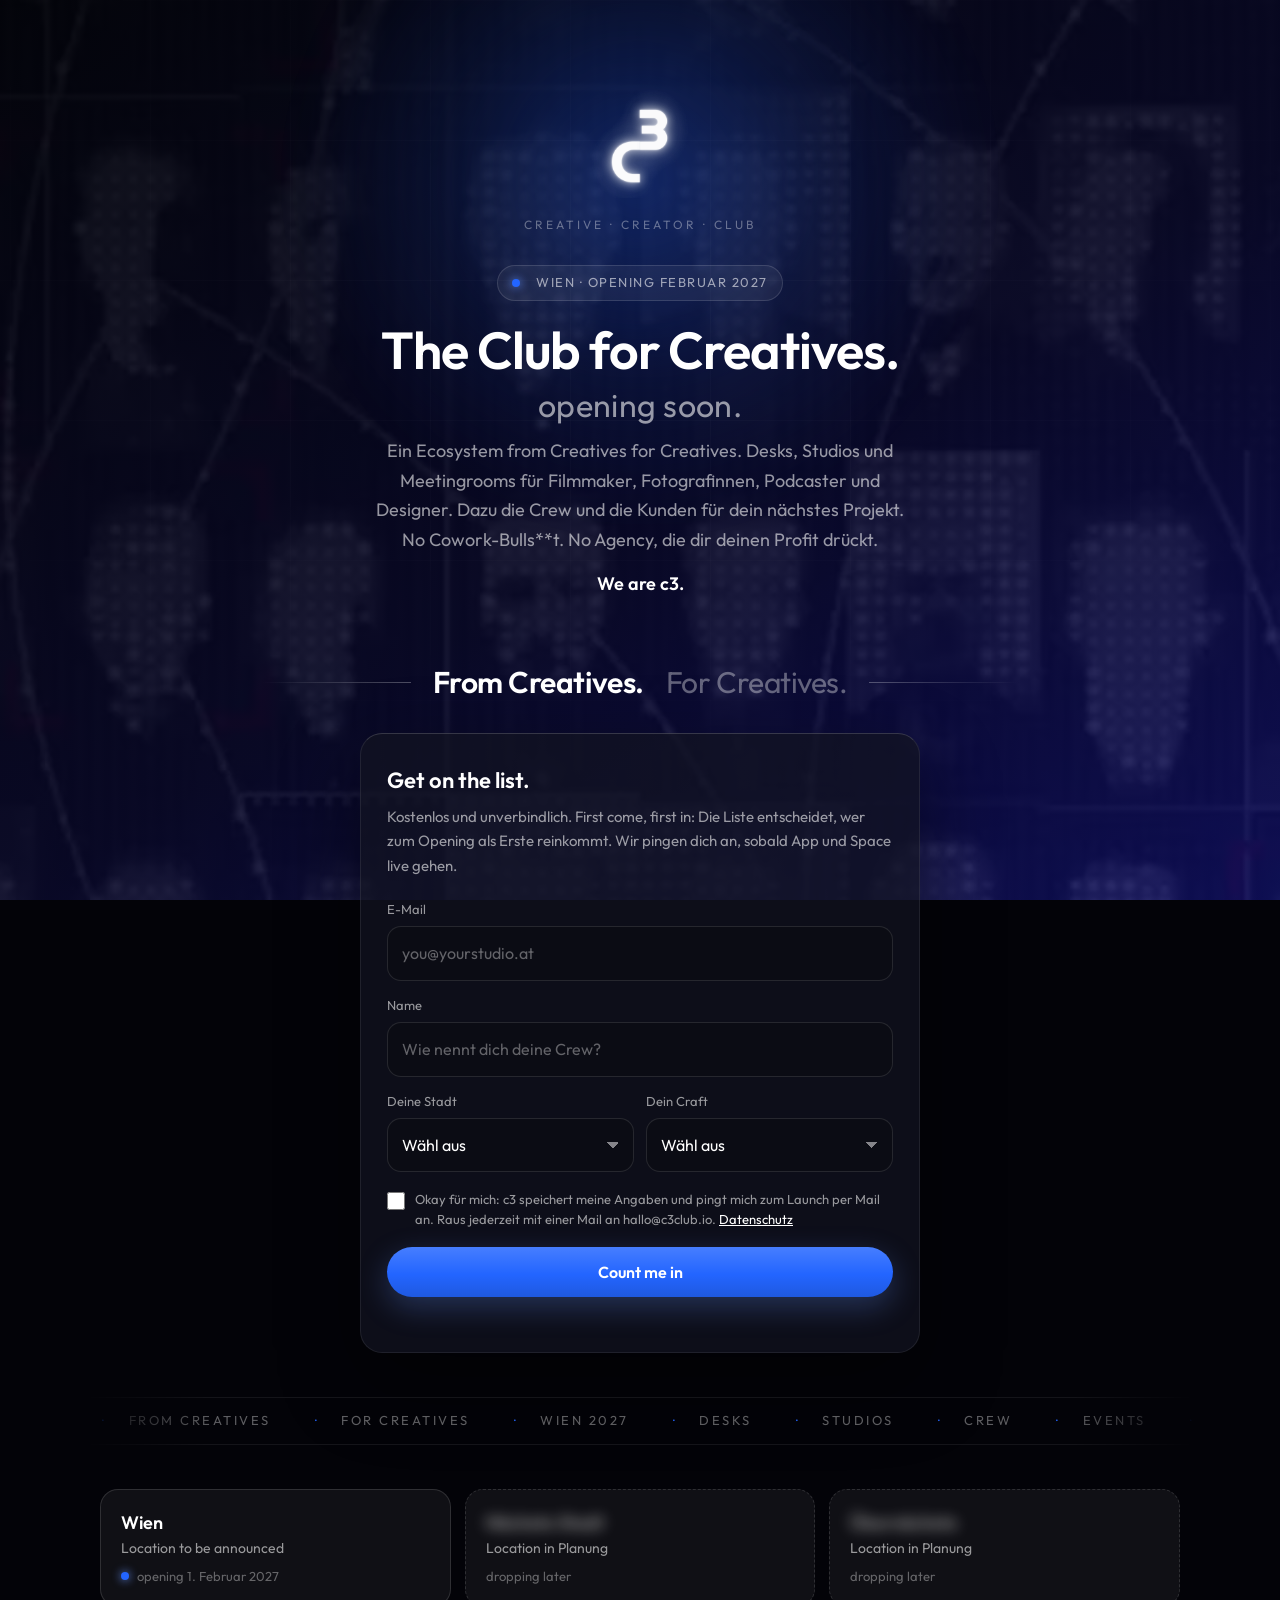
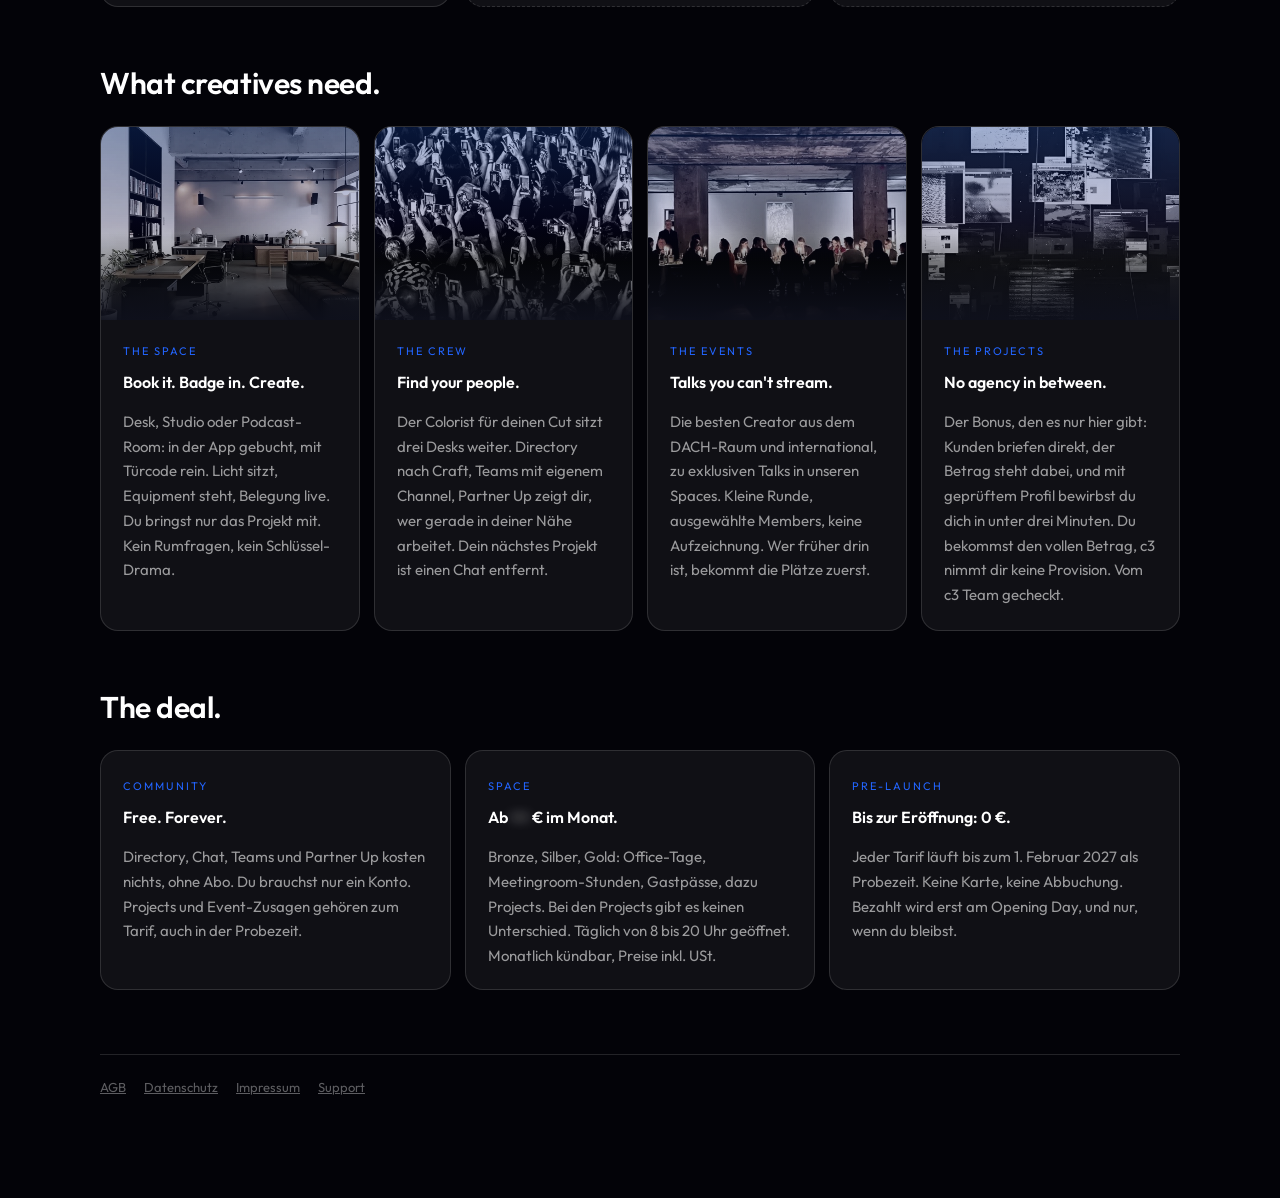
==== index.html @ 6e49a5c7 "Stand 7f6b235 Co-Authored-By: Claude Opus 5.5 <noreply@anthropic.com>" ====
<!doctype html>
<html lang="en">
<head>
<meta charset="utf-8">
<meta name="viewport" content="width=device-width, initial-scale=1">
<title>c3 Creative Creator Club – The Club for Creatives, opening soon in Wien</title>
<meta name="description" content="c3 is the club for creatives. From creatives, for creatives: desks, studios, crew and projects. First space in Wien, opening February 2027. Get on the list and be first in.">
<link rel="canonical" href="https://c3club.io/">
<meta property="og:title" content="c3 – The Club for Creatives. Opening soon.">
<meta property="og:description" content="From creatives, for creatives. Wien, Februar 2027. Get on the list.">
<meta property="og:image" content="https://c3club.io/social.png">
<meta property="og:url" content="https://c3club.io/">
<meta property="og:type" content="website">
<meta property="og:locale" content="en_US">
<meta property="og:locale:alternate" content="de_AT">
<meta name="twitter:card" content="summary_large_image">
<meta name="theme-color" content="#03040A">
<link rel="icon" href="/favicon.png">
<link rel="apple-touch-icon" href="/favicon.png">
<link rel="stylesheet" href="/_stil.css">
<script type="application/ld+json">
{"@context":"https://schema.org","@type":"Organization","name":"c3 Creative Creator Club","alternateName":"c3","url":"https://c3club.io/","logo":"https://c3club.io/social.png","email":"hallo@c3club.io","address":{"@type":"PostalAddress","streetAddress":"1908 Thomes Ave, Ste 12672","postalCode":"82001","addressLocality":"Cheyenne","addressRegion":"WY","addressCountry":"US"},"sameAs":["https://c3club.app"]}
</script>
<style>
  .seite { max-width: 1120px; position: relative; z-index: 1; }
  .mitte { max-width: 640px; margin: 0 auto; }

  /* Hintergrund: Video-Loop unter dem blauen Verlauf, dazu ein feines Raster */
  .hintergrund { position: fixed; inset: 0; z-index: 0; overflow: hidden; background: #03040A; }
  .hintergrund video { position: absolute; inset: 0; width: 100%; height: 100%; object-fit: cover;
                       opacity: 0.38; filter: saturate(0.85); }
  .hintergrund .schleier { position: absolute; inset: 0;
    background: linear-gradient(150deg, rgba(3,4,10,0.82) 0%, rgba(10,10,46,0.72) 55%, rgba(30,30,214,0.55) 140%); }
  .hintergrund .raster { position: absolute; inset: 0; opacity: 0.5;
    background-image: linear-gradient(rgba(255,255,255,0.045) 1px, transparent 1px),
                      linear-gradient(90deg, rgba(255,255,255,0.045) 1px, transparent 1px);
    background-size: 140px 140px; background-position: center top;
    -webkit-mask-image: radial-gradient(ellipse 70% 60% at 50% 35%, #000 20%, transparent 100%);
    mask-image: radial-gradient(ellipse 70% 60% at 50% 35%, #000 20%, transparent 100%); }
  .hintergrund .kegel { position: absolute; left: 50%; top: -10%; width: 1100px; height: 900px;
    transform: translateX(-50%); pointer-events: none;
    background: radial-gradient(ellipse 45% 55% at 50% 30%, rgba(35,101,255,0.32), rgba(35,101,255,0.10) 40%, transparent 70%);
    filter: blur(20px); }
  body { background-image: none; }

  .held { text-align: center; padding: 46px 0 28px; }
  .held .logo-bild { height: 112px; width: auto; }
  .held .klein { color: var(--txt3); letter-spacing: 3px; font-size: 12px;
                 text-transform: uppercase; margin-top: 10px; }
  .kicker { display: inline-flex; align-items: center; gap: 8px; margin-top: 30px;
            padding: 6px 14px; border-radius: 99px; border: 1px solid var(--kante);
            background: var(--glas); color: var(--txt2); font-size: 13px;
            letter-spacing: 1.5px; text-transform: uppercase; }
  .held h1 { font-size: 52px; line-height: 1.06; margin: 22px 0 14px; letter-spacing: -0.02em; font-weight: 600; }
  .held h1 .soon { display: block; font-size: 0.62em; font-weight: 400; letter-spacing: 0.01em;
                   color: var(--txt2); margin-top: 10px; }
  .held p.lead { font-size: 18px; max-width: 560px; margin: 0 auto; color: var(--txt2); }
  .held p.lead .wir { display: block; margin-top: 14px; color: var(--txt); font-weight: 600; }
  .held p.lead .zusammen { white-space: nowrap; }
  @media (max-width: 480px) { .held p.lead { font-size: 16px; } }
  @media (max-width: 350px) { .held p.lead .zusammen { white-space: normal; } }
  .motto { display: flex; align-items: center; justify-content: center; gap: 22px;
           margin: 40px auto 0; max-width: 760px; font-size: 30px; line-height: 1.1;
           letter-spacing: -0.015em; font-weight: 600; color: var(--txt); white-space: nowrap; }
  .motto::before, .motto::after { content: ""; flex: 1; height: 1px;
           background: linear-gradient(90deg, transparent, rgba(255,255,255,0.28)); }
  .motto::after { background: linear-gradient(90deg, rgba(255,255,255,0.28), transparent); }
  .motto .dim { color: var(--txt3); font-weight: 400; }
  @keyframes puls { 0%,100% { box-shadow: 0 0 10px var(--glow); } 50% { box-shadow: 0 0 22px var(--glow), 0 0 40px rgba(102,148,255,0.45); } }
  .kicker .leuchte { animation: puls 2.2s ease-in-out infinite; }

  .ticker { overflow: hidden; margin: 44px -20px 0; border-top: 1px solid rgba(255,255,255,0.07);
            border-bottom: 1px solid rgba(255,255,255,0.07); padding: 12px 0;
            -webkit-mask-image: linear-gradient(90deg, transparent, #000 12%, #000 88%, transparent);
            mask-image: linear-gradient(90deg, transparent, #000 12%, #000 88%, transparent); }
  .ticker .lauf { display: flex; gap: 0; width: max-content; animation: lauf 38s linear infinite; }
  .ticker span { white-space: nowrap; padding: 0 22px; font-size: 13px; letter-spacing: 2.5px;
                 text-transform: uppercase; color: var(--txt3); }
  .ticker span i { font-style: normal; color: var(--akzent); padding-right: 22px; }
  @keyframes lauf { from { transform: translateX(0); } to { transform: translateX(-50%); } }
  @media (prefers-reduced-motion: reduce) { .ticker .lauf, .kicker .leuchte { animation: none; } }

  .karte { background: rgba(18,20,32,0.72); border: 1px solid rgba(255,255,255,0.08);
           border-top-color: rgba(255,255,255,0.16); border-radius: 22px;
           padding: 28px 26px; margin: 34px auto 0; max-width: 560px;
           box-shadow: 0 30px 80px rgba(0,0,0,0.45); }
  .karte h2 { margin: 0 0 6px; font-size: 22px; }
  .karte .unter { color: var(--txt2); font-size: 15px; margin: 0 0 20px; }
  .feld { margin-bottom: 14px; }
  .feld label { display: block; font-size: 13px; color: var(--txt2); margin-bottom: 6px; }
  .feld input, .feld select {
    width: 100%; font: inherit; font-size: 16px; color: var(--txt);
    background: rgba(12,13,20,0.9); border: 1px solid rgba(255,255,255,0.11);
    border-radius: 14px; padding: 13px 14px; outline: none;
    -webkit-appearance: none; appearance: none; }
  .feld select { background-image: linear-gradient(45deg, transparent 50%, rgba(255,255,255,0.5) 50%),
                 linear-gradient(135deg, rgba(255,255,255,0.5) 50%, transparent 50%);
                 background-position: calc(100% - 20px) 50%, calc(100% - 14px) 50%;
                 background-size: 6px 6px; background-repeat: no-repeat; padding-right: 40px; }
  .feld input:focus, .feld select:focus { border-color: var(--glow); box-shadow: 0 0 0 3px rgba(102,148,255,0.22); }
  .feld input::placeholder { color: var(--txt3); }
  .zwei { display: grid; grid-template-columns: 1fr 1fr; gap: 12px; }
  .einwilligung { display: flex; gap: 10px; align-items: flex-start; font-size: 13px;
                  color: var(--txt2); margin: 4px 0 18px; line-height: 1.5; }
  .einwilligung input { width: 18px; height: 18px; margin: 2px 0 0; flex: none; accent-color: var(--akzent); }
  .einwilligung a { color: var(--txt); }
  .knopf.breit { display: block; width: 100%; text-align: center; font-size: 16px; padding: 15px 20px;
                 border-radius: 99px; border: 0; cursor: pointer; font-family: inherit; font-weight: 600;
                 background: var(--akzent);
                 background-image: linear-gradient(180deg, rgba(255,255,255,0.16), rgba(255,255,255,0) 55%, rgba(0,0,0,0.12));
                 box-shadow: 0 10px 30px rgba(102,148,255,0.28); color: #fff; }
  .knopf.breit[disabled] { opacity: 0.6; cursor: default; }
  .fehler { color: #FF8A8A; font-size: 14px; margin: 10px 0 0; min-height: 1.2em; }
  .danke { text-align: center; padding: 14px 0 4px; }
  .danke .stern { width: 56px; height: 56px; border-radius: 99px; margin: 0 auto 16px;
                  background: rgba(35,101,255,0.18); border: 1px solid rgba(102,148,255,0.5);
                  box-shadow: 0 0 30px rgba(102,148,255,0.35); display: flex; align-items: center;
                  justify-content: center; font-size: 26px; }
  .danke h2 { margin: 0 0 8px; }
  .danke p { color: var(--txt2); margin: 0; }
  .honig { position: absolute; left: -9999px; width: 1px; height: 1px; opacity: 0; }

  .staedte { display: grid; grid-template-columns: repeat(3, 1fr);
             gap: 14px; margin: 44px 0 8px; }
  @media (max-width: 720px) { .staedte { grid-template-columns: 1fr; } }
  .stadt { background: var(--glas); border: 1px solid var(--kante); border-radius: 18px;
           padding: 18px 20px; }
  .stadt .name { font-weight: 600; font-size: 18px; }
  .stadt .lage { color: var(--txt2); font-size: 14px; }
  .stadt .bald { color: var(--txt3); font-size: 13px; margin-top: 6px; }
  .stadt.geheim .name { filter: blur(7px); user-select: none; color: var(--txt2); }
  .geheimzahl { filter: blur(6px); user-select: none; display: inline-block; }
  .stadt.geheim { border-style: dashed; }
  .leuchte { width: 8px; height: 8px; border-radius: 99px; background: var(--akzent);
             box-shadow: 0 0 10px var(--glow); display: inline-block;
             margin-right: 8px; vertical-align: 1px; }

  .punkte { display: grid; grid-template-columns: repeat(4, 1fr); gap: 14px; }
  @media (max-width: 980px) { .punkte { grid-template-columns: repeat(2, 1fr); } }
  @media (max-width: 560px) { .punkte { grid-template-columns: 1fr; } }
  h2.abschnitt { font-size: 30px; letter-spacing: -0.015em; margin: 52px 0 18px; }
  .punkte.drei { grid-template-columns: repeat(3, 1fr); }
  @media (max-width: 980px) { .punkte.drei { grid-template-columns: 1fr; } }
  .punkt { background: var(--glas); border: 1px solid var(--kante); border-radius: 18px; padding: 20px 22px; }
  .punkt h3 { margin-top: 0; }
  .punkt.bild { padding: 0; overflow: hidden; display: flex; flex-direction: column; }
  .punkt.bild .visual { position: relative; aspect-ratio: 4 / 3; overflow: hidden; background: #0a0b14; }
  .punkt.bild .visual img { width: 100%; height: 100%; object-fit: cover; display: block;
    filter: grayscale(0.55) contrast(1.08) brightness(0.82); transform: scale(1.02);
    transition: transform 0.9s ease, filter 0.9s ease; }
  .punkt.bild:hover .visual img { transform: scale(1.08); filter: grayscale(0.2) contrast(1.08) brightness(0.9); }
  .punkt.bild .visual::before { content: ""; position: absolute; inset: 0; z-index: 1;
    background: linear-gradient(180deg, rgba(35,101,255,0.22), rgba(30,30,214,0.10) 50%, rgba(10,11,20,0.0) 70%),
                linear-gradient(180deg, rgba(10,11,20,0) 55%, rgba(14,16,28,0.95) 100%); mix-blend-mode: normal; }
  .punkt.bild .text { padding: 16px 22px 22px; }
  .punkt .tag { display: inline-block; font-size: 11px; letter-spacing: 2px; text-transform: uppercase;
                color: var(--akzent); margin-bottom: 8px; }
  .punkt p { margin-bottom: 0; font-size: 15px; }
  .mitglied { text-align: center; color: var(--txt3); font-size: 14px; margin-top: 36px; }
  .mitglied a { color: var(--txt2); }
  @media (max-width: 520px) {
    .held h1 { font-size: 36px; }
    .motto { font-size: 20px; gap: 12px; white-space: normal; text-align: center; }
    .hintergrund .kegel { width: 700px; height: 600px; }
    .zwei { grid-template-columns: 1fr; }
    .karte { padding: 22px 18px; }
  }
</style>
</head>
<body>
<div class="hintergrund" aria-hidden="true">
  <video id="loop" autoplay muted loop playsinline preload="none" poster="/bg/poster.jpg"></video>
  <div class="schleier"></div>
  <div class="raster"></div>
  <div class="kegel"></div>
</div>
<div class="seite">

<div class="held mitte">
  <img src="/wortmarke.png" alt="c3" class="logo-bild">
  <div class="klein">creative · creator · club</div>

  <div class="kicker"><span class="leuchte"></span>Wien · opening Februar 2027</div>
  <h1>The Club for Creatives.<span class="soon">opening soon.</span></h1>
  <p class="lead">
    Ein Ecosystem from Creatives for Creatives. Desks, Studios und Meetingrooms
    für Filmmaker, Fotografinnen, Podcaster und Designer. Dazu die Crew und
    die Kunden für dein nächstes Projekt. <span class="zusammen">No Cowork-Bulls**t.</span>
    <span class="zusammen">No Agency, die dir deinen&nbsp;Profit&nbsp;drückt.</span>
    <span class="wir">We are c3.</span>
  </p>
</div>
<p class="motto">From Creatives. <span class="dim">For Creatives.</span></p>

<div class="karte" id="karte">
  <form id="form" novalidate>
    <h2>Get on the list.</h2>
    <p class="unter">Kostenlos und unverbindlich. First come, first in: Die Liste entscheidet, wer zum Opening als Erste reinkommt. Wir pingen dich an, sobald App und Space live gehen.</p>

    <div class="feld">
      <label for="email">E-Mail</label>
      <input id="email" name="email" type="email" inputmode="email" autocomplete="email" placeholder="you@yourstudio.at" required>
    </div>
    <div class="feld">
      <label for="name">Name</label>
      <input id="name" name="name" type="text" autocomplete="name" placeholder="Wie nennt dich deine Crew?" maxlength="80">
    </div>
    <div class="zwei">
      <div class="feld">
        <label for="stadt">Deine Stadt</label>
        <select id="stadt" name="stadt">
          <option value="">Wähl aus</option>
          <option>Wien</option>
          <option>Graz</option>
          <option>Linz</option>
          <option>Salzburg</option>
          <option>Deutschland</option>
          <option>Schweiz</option>
          <option>Andere</option>
        </select>
      </div>
      <div class="feld">
        <label for="gewerk">Dein Craft</label>
        <select id="gewerk" name="gewerk">
          <option value="">Wähl aus</option>
          <option>Film &amp; Video</option>
          <option>Fotografie</option>
          <option>Podcast &amp; Audio</option>
          <option>Design</option>
          <option>Musik</option>
          <option>Text &amp; Content</option>
          <option>Social Media</option>
          <option>Anderes</option>
        </select>
      </div>
    </div>
    <div class="honig" aria-hidden="true">
      <label>Website <input name="website" type="text" tabindex="-1" autocomplete="off"></label>
    </div>
    <label class="einwilligung">
      <input id="ok" type="checkbox" required>
      <span>Okay für mich: c3 speichert meine Angaben und pingt mich zum Launch per Mail an.
        Raus jederzeit mit einer Mail an hallo@c3club.io.
        <a href="/datenschutz">Datenschutz</a></span>
    </label>
    <button class="knopf breit" id="senden" type="submit">Count me in</button>
    <p class="fehler" id="fehler" aria-live="polite"></p>
  </form>

  <div class="danke" id="danke" hidden>
    <div class="stern">★</div>
    <h2>Fast geschafft.</h2>
    <p>Check dein Postfach und bestätige deine Adresse, dann bist du offiziell dabei. Keine Mail da? Schau im Spam-Ordner nach.</p>
  </div>
</div>

<div class="ticker" aria-hidden="true">
  <div class="lauf">
    <span><i>·</i>From Creatives</span><span><i>·</i>For Creatives</span><span><i>·</i>Wien 2027</span><span><i>·</i>Desks</span><span><i>·</i>Studios</span><span><i>·</i>Crew</span><span><i>·</i>Events</span><span><i>·</i>Projects</span>
    <span><i>·</i>From Creatives</span><span><i>·</i>For Creatives</span><span><i>·</i>Wien 2027</span><span><i>·</i>Desks</span><span><i>·</i>Studios</span><span><i>·</i>Crew</span><span><i>·</i>Events</span><span><i>·</i>Projects</span>
  </div>
</div>

<div class="staedte">
  <div class="stadt">
    <div class="name">Wien</div>
    <div class="lage">Location to be announced</div>
    <div class="bald"><span class="leuchte"></span>opening 1. Februar 2027</div>
  </div>
  <div class="stadt geheim">
    <div class="name">Nächste Stadt</div>
    <div class="lage">Location in Planung</div>
    <div class="bald">dropping later</div>
  </div>
  <div class="stadt geheim">
    <div class="name">Übernächste</div>
    <div class="lage">Location in Planung</div>
    <div class="bald">dropping later</div>
  </div>
</div>

<h2 class="abschnitt">What creatives need.</h2>
<div class="punkte">
  <div class="punkt bild">
    <div class="visual"><img src="/img/space.jpg" alt="" loading="lazy"></div>
    <div class="text">
    <span class="tag">The Space</span>
    <h3>Book it. Badge in. Create.</h3>
    <p>Desk, Studio oder Podcast-Room: in der App gebucht, mit Türcode rein. Licht sitzt, Equipment steht, Belegung live. Du bringst nur das Projekt mit. Kein Rumfragen, kein Schlüssel-Drama.</p>
    </div>
  </div>
  <div class="punkt bild">
    <div class="visual"><img src="/img/crew.jpg" alt="" loading="lazy"></div>
    <div class="text">
    <span class="tag">The Crew</span>
    <h3>Find your people.</h3>
    <p>Der Colorist für deinen Cut sitzt drei Desks weiter. Directory nach Craft, Teams mit eigenem Channel, Partner Up zeigt dir, wer gerade in deiner Nähe arbeitet. Dein nächstes Projekt ist einen Chat entfernt.</p>
    </div>
  </div>
  <div class="punkt bild">
    <div class="visual"><img src="/img/events.jpg" alt="" loading="lazy"></div>
    <div class="text">
    <span class="tag">The Events</span>
    <h3>Talks you can't stream.</h3>
    <p>Die besten Creator aus dem DACH-Raum und international, zu exklusiven Talks in unseren Spaces. Kleine Runde, ausgewählte Members, keine Aufzeichnung. Wer früher drin ist, bekommt die Plätze zuerst.</p>
    </div>
  </div>
  <div class="punkt bild">
    <div class="visual"><img src="/img/projects.jpg" alt="" loading="lazy"></div>
    <div class="text">
    <span class="tag">The Projects</span>
    <h3>No agency in between.</h3>
    <p>Der Bonus, den es nur hier gibt: Kunden briefen direkt, der Betrag steht dabei, und mit geprüftem Profil bewirbst du dich in unter drei Minuten. Du bekommst den vollen Betrag, c3 nimmt dir keine Provision. Vom c3 Team gecheckt.</p>
    </div>
  </div>
</div>

<h2 class="abschnitt">The deal.</h2>
<div class="punkte drei">
  <div class="punkt">
    <span class="tag">Community</span>
    <h3>Free. Forever.</h3>
    <p>Directory, Chat, Teams und Partner Up kosten nichts, ohne Abo. Du brauchst nur
       ein Konto. Projects und Event-Zusagen gehören zum Tarif, auch in der Probezeit.</p>
  </div>
  <div class="punkt">
    <span class="tag">Space</span>
    <!-- S-19: Hinter der Unschaerfe stand 149, der echte Einstieg ist 119 €.
         Ein Platzhalter haelt die Neugier und steht nicht falsch im Quelltext. -->
    <h3>Ab <span class="geheimzahl" aria-label="Preis folgt">•••</span> € im Monat.</h3>
    <p>Bronze, Silber, Gold: Office-Tage, Meetingroom-Stunden, Gastpässe, dazu Projects. Bei den
       Projects gibt es keinen Unterschied. Täglich von 8 bis 20 Uhr geöffnet. Monatlich kündbar, Preise inkl. USt.</p>
  </div>
  <div class="punkt">
    <span class="tag">Pre-Launch</span>
    <h3>Bis zur Eröffnung: 0 €.</h3>
    <p>Jeder Tarif läuft bis zum 1. Februar 2027 als Probezeit. Keine Karte,
       keine Abbuchung. Bezahlt wird erst am Opening Day, und nur, wenn du bleibst.</p>
  </div>
</div>


<footer>
  <a href="/agb">AGB</a>
  <a href="/datenschutz">Datenschutz</a>
  <a href="/impressum">Impressum</a>
  <a href="/support">Support</a>
</footer>

</div>

<script>
(function () {
  var v = document.getElementById('loop');
  var bewegt = !window.matchMedia('(prefers-reduced-motion: reduce)').matches;
  if (v && bewegt) {
    var q = document.createElement('source'); q.src = '/bg/loop.mp4'; q.type = 'video/mp4';
    v.appendChild(q); v.load();
    var start = function () { var p = v.play(); if (p && p.catch) p.catch(function () {}); };
    start();
    /* iOS im Stromsparmodus blockiert Autoplay: beim ersten Tippen oder Scrollen nochmal anstossen */
    var nachholen = function () {
      if (v.paused) start();
      if (!v.paused) { ['touchstart','scroll','click'].forEach(function (e) { window.removeEventListener(e, nachholen); }); }
    };
    ['touchstart','scroll','click'].forEach(function (e) { window.addEventListener(e, nachholen, { passive: true }); });
  }
})();
(function () {
  var SUPABASE_URL = 'https://lbqdugnrfnmytsuxmeww.supabase.co';
  var SUPABASE_ANON_KEY = 'eyJhbGciOiJIUzI1NiIsInR5cCI6IkpXVCJ9.eyJpc3MiOiJzdXBhYmFzZSIsInJlZiI6ImxicWR1Z25yZm5teXRzdXhtZXd3Iiwicm9sZSI6ImFub24iLCJpYXQiOjE3ODk3MzU3MTAsImV4cCI6MjEwNTMxMTcxMH0.uMon51b-jcETsiGiPBFPoeuXrgfayk5u-ut2GOmRGt0';
  // Cloudflare Turnstile (Migration 72): unsichtbar, nur bei Verdacht eine
  // Abfrage. Ohne eingesetzten Schluessel wird es nicht geladen.
  var TURNSTILE_SITEKEY = 'DEIN-TURNSTILE-SITEKEY';
  var form = document.getElementById('form');
  var fehler = document.getElementById('fehler');
  var knopf = document.getElementById('senden');
  var turnstileAn = !/^DEIN-/.test(TURNSTILE_SITEKEY);
  var turnstileId = null;

  if (turnstileAn) {
    var feld = document.createElement('div');
    feld.id = 'turnstile';
    feld.style.marginTop = '12px';
    knopf.parentNode.insertBefore(feld, knopf);
    window.c3TurnstileBereit = function () {
      turnstileId = window.turnstile.render('#turnstile', {
        sitekey: TURNSTILE_SITEKEY, appearance: 'interaction-only', theme: 'dark', language: 'de',
        callback: function () { if (fehler.dataset.turnstile) { fehler.textContent = ''; delete fehler.dataset.turnstile; } }
      });
    };
    var s = document.createElement('script');
    s.src = 'https://challenges.cloudflare.com/turnstile/v0/api.js?onload=c3TurnstileBereit&render=explicit';
    s.async = true; s.defer = true;
    document.head.appendChild(s);
  }

  function turnstileToken() {
    if (!turnstileAn || !window.turnstile || turnstileId === null) return '';
    return window.turnstile.getResponse(turnstileId) || '';
  }

  function quelle() {
    try {
      var p = new URLSearchParams(location.search);
      var q = p.get('utm_source') || p.get('ref') || (document.referrer ? new URL(document.referrer).hostname : '');
      return (q || 'direkt').slice(0, 120);
    } catch (e) { return 'direkt'; }
  }

  form.addEventListener('submit', async function (ev) {
    ev.preventDefault();
    fehler.textContent = '';
    var email = document.getElementById('email').value.trim();
    if (!/^[^@\s]+@[^@\s]+\.[^@\s]{2,}$/.test(email)) { fehler.textContent = 'Bitte eine gültige E-Mail-Adresse angeben.'; return; }
    if (!document.getElementById('ok').checked) { fehler.textContent = 'Bitte kurz bestätigen, dass wir dich anpingen dürfen.'; return; }
    if (form.website.value) { form.hidden = true; document.getElementById('danke').hidden = false; return; }
    // Turnstile braucht einen Moment fuer sein Zeichen. Ohne Zeichen gar
    // nicht erst senden, sonst antwortet der Server mit "Bot".
    if (turnstileAn && !turnstileToken()) {
      fehler.textContent = 'Kurzer Sicherheitscheck läuft. Bitte in ein paar Sekunden noch einmal senden.';
      fehler.dataset.turnstile = '1';
      return;
    }

    knopf.disabled = true; knopf.textContent = 'One sec …';
    try {
      // Seit Migration 72 ueber die Function `warteliste` (Turnstile, Limit
      // pro IP); die Datenbankfunktion ist von aussen nicht mehr aufrufbar.
      var r = await fetch(SUPABASE_URL + '/functions/v1/warteliste', {
        method: 'POST',
        headers: { 'Content-Type': 'application/json', 'apikey': SUPABASE_ANON_KEY, 'Authorization': 'Bearer ' + SUPABASE_ANON_KEY },
        body: JSON.stringify({
          email: email,
          name: document.getElementById('name').value.trim() || null,
          city: document.getElementById('stadt').value || null,
          craft: document.getElementById('gewerk').value || null,
          source: quelle(),
          locale: (navigator.language || 'de').slice(0, 10),
          turnstile: turnstileToken()
        })
      });
      if (!r.ok) {
        var j = null; try { j = await r.json(); } catch (e) {}
        if (turnstileAn && window.turnstile && turnstileId !== null) window.turnstile.reset(turnstileId);
        throw new Error((j && (j.error || j.message)) || 'Hat gerade nicht geklappt. Bitte später noch einmal.');
      }
      form.hidden = true;
      document.getElementById('danke').hidden = false;
      document.getElementById('karte').scrollIntoView({ behavior: 'smooth', block: 'center' });
    } catch (e) {
      fehler.textContent = e.message || 'Hat gerade nicht geklappt. Bitte später noch einmal.';
      knopf.disabled = false; knopf.textContent = 'Count me in';
    }
  });
})();
</script>
</body>
</html>
---- _stil.css ----
/* c3 — gemeinsamer Stil für die Web-Seiten (Landing, Recht, Support) */

/* Outfit, selbst gehostet (gleicher Server, keine Google-Fonts-Anfrage). */
@font-face { font-family: Outfit; font-weight: 400; font-style: normal; font-display: swap; src: url('/fonts/Outfit_400Regular.ttf') format('truetype'); }
@font-face { font-family: Outfit; font-weight: 500; font-style: normal; font-display: swap; src: url('/fonts/Outfit_500Medium.ttf') format('truetype'); }
@font-face { font-family: Outfit; font-weight: 600; font-style: normal; font-display: swap; src: url('/fonts/Outfit_600SemiBold.ttf') format('truetype'); }
@font-face { font-family: Outfit; font-weight: 700; font-style: normal; font-display: swap; src: url('/fonts/Outfit_700Bold.ttf') format('truetype'); }

:root {
  --bg: #030308;
  --blau: #1E1ED6;
  --akzent: #2365FF;
  --glow: #6694FF;
  --txt: #ffffff;
  --txt2: rgba(255,255,255,0.58);
  --txt3: rgba(255,255,255,0.36);
  --kante: rgba(255,255,255,0.13);
  --glas: rgba(255,255,255,0.055);
}

* { box-sizing: border-box; }

html { -webkit-text-size-adjust: 100%; }

body {
  margin: 0;
  background: var(--bg);
  background-image: linear-gradient(150deg, #030308 0%, #0a0a2e 55%, #1E1ED6 140%);
  background-attachment: fixed;
  color: var(--txt);
  font-family: Outfit, -apple-system, BlinkMacSystemFont, 'Segoe UI', Roboto, sans-serif;
  font-size: 16px;
  line-height: 1.65;
  -webkit-font-smoothing: antialiased;
}

.seite {
  max-width: 760px;
  margin: 0 auto;
  padding: 40px 20px 100px;
}

header.marke {
  display: flex;
  align-items: baseline;
  gap: 14px;
  margin-bottom: 40px;
}
header.marke a { line-height: 0; text-decoration: none; }
/* Das echte Zeichen statt eines getippten "c3". Freigestellt auf
   transparent, damit es auf dem dunklen Grund wie auf dem blauen
   Ende des Verlaufs richtig liegt. */
header.marke .marke-bild { height: 44px; width: auto; display: block; }
header.marke .zusatz { color: var(--txt3); font-size: 13px; }

h1 { font-size: 34px; line-height: 1.2; margin: 0 0 8px; font-weight: 600; }
h2 { font-size: 21px; margin: 40px 0 10px; font-weight: 600; }
h3 { font-size: 16px; margin: 24px 0 6px; font-weight: 600; color: var(--txt); }
p, li { color: var(--txt2); }
li { margin-bottom: 6px; }
strong { color: var(--txt); font-weight: 600; }
a { color: var(--glow); }

.stand { color: var(--txt3); font-size: 13px; margin-bottom: 32px; }

.karte {
  background: var(--glas);
  border: 1px solid var(--kante);
  border-radius: 20px;
  padding: 22px 24px;
  margin: 22px 0;
}

.warnung {
  border-color: rgba(255,159,69,0.45);
  background: rgba(255,159,69,0.08);
}
.warnung strong { color: #FF9F45; }

table { width: 100%; border-collapse: collapse; margin: 14px 0; font-size: 14px; }
th, td { text-align: left; padding: 9px 10px; border-bottom: 1px solid var(--kante);
         vertical-align: top; color: var(--txt2);
         -webkit-hyphens: auto; hyphens: auto; overflow-wrap: break-word; }
th { color: var(--txt); font-weight: 600; }

.knopf {
  display: inline-block;
  background: #fff;
  color: var(--bg);
  border-radius: 99px;
  padding: 13px 28px;
  font-weight: 600;
  text-decoration: none;
  box-shadow: 0 0 22px rgba(255,255,255,0.28);
}
.knopf.geist {
  background: var(--glas);
  color: var(--txt);
  border: 1px solid var(--kante);
  box-shadow: none;
}

footer {
  margin-top: 64px; padding-top: 22px;
  border-top: 1px solid var(--kante);
  color: var(--txt3); font-size: 13px;
  display: flex; flex-wrap: wrap; gap: 18px;
}
footer a { color: var(--txt3); }

@media (max-width: 600px) {
  h1 { font-size: 28px; }
  .seite { padding: 28px 18px 80px; }
}
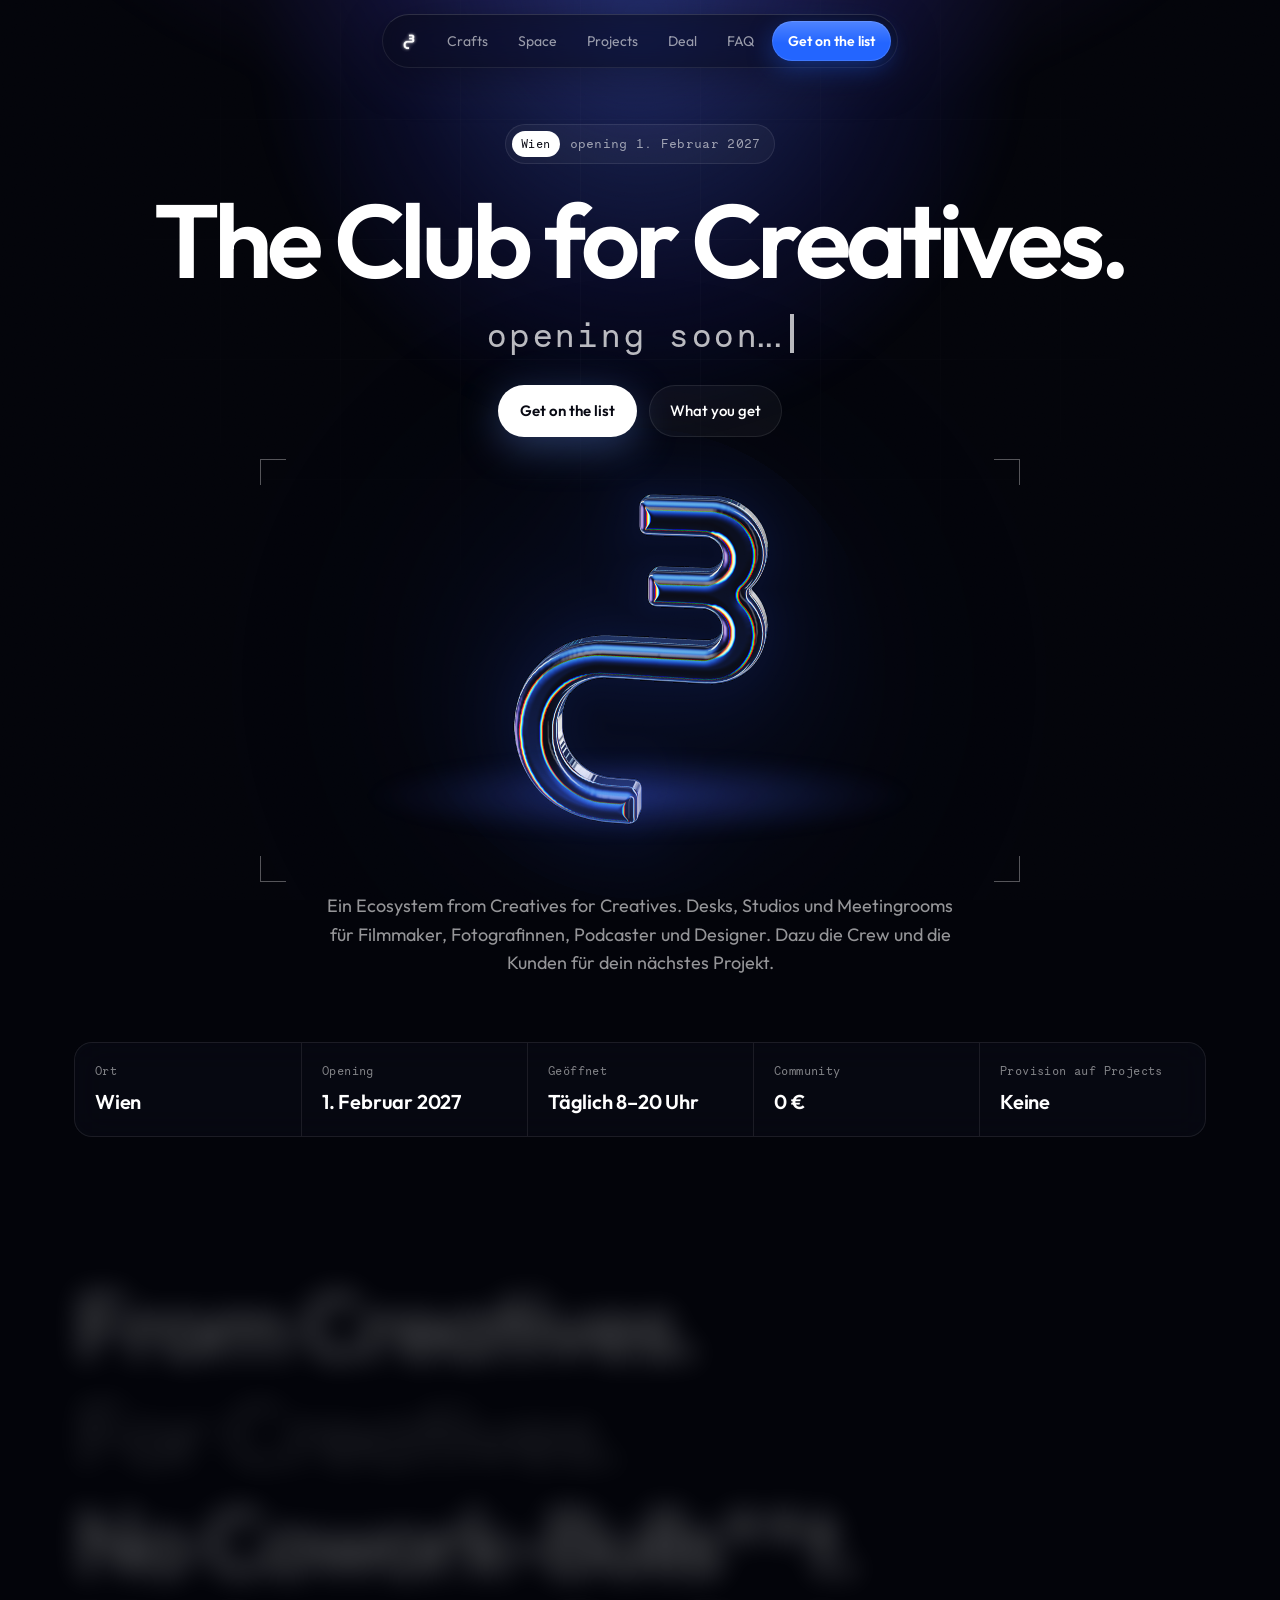
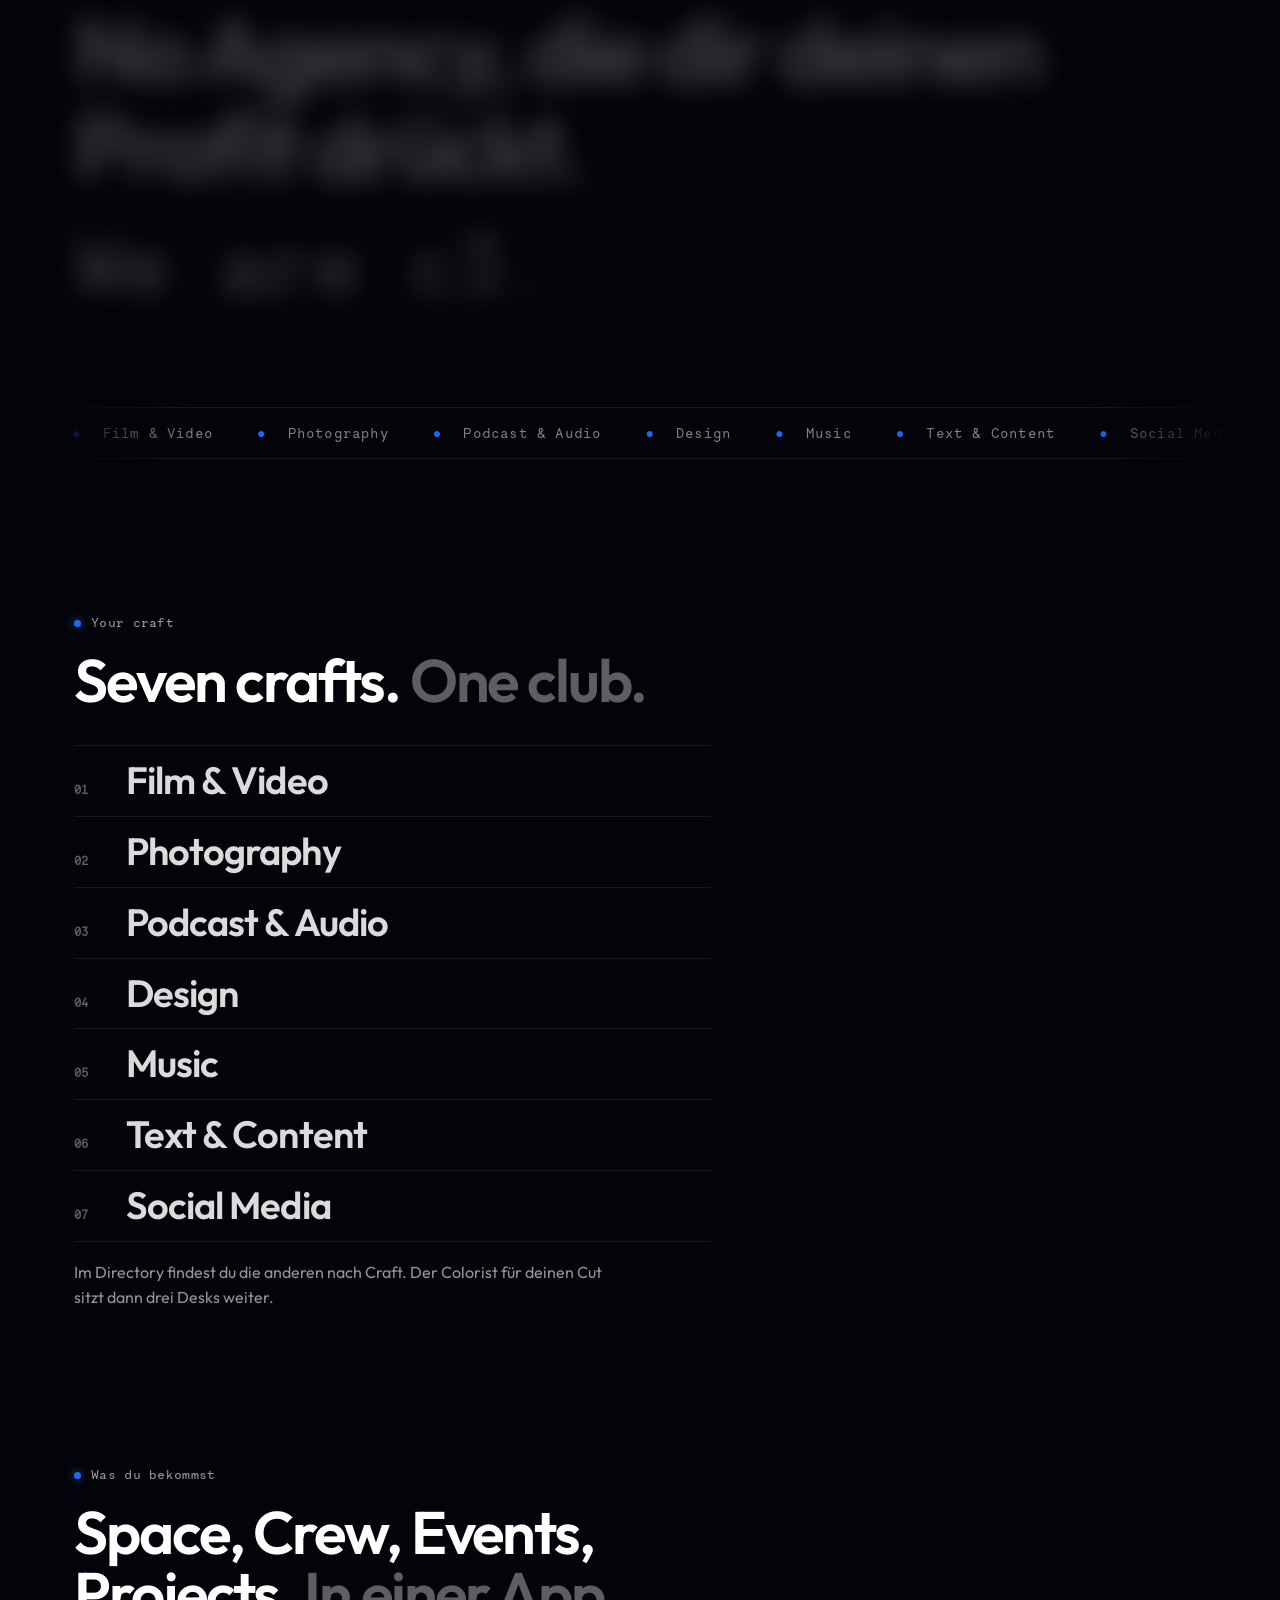
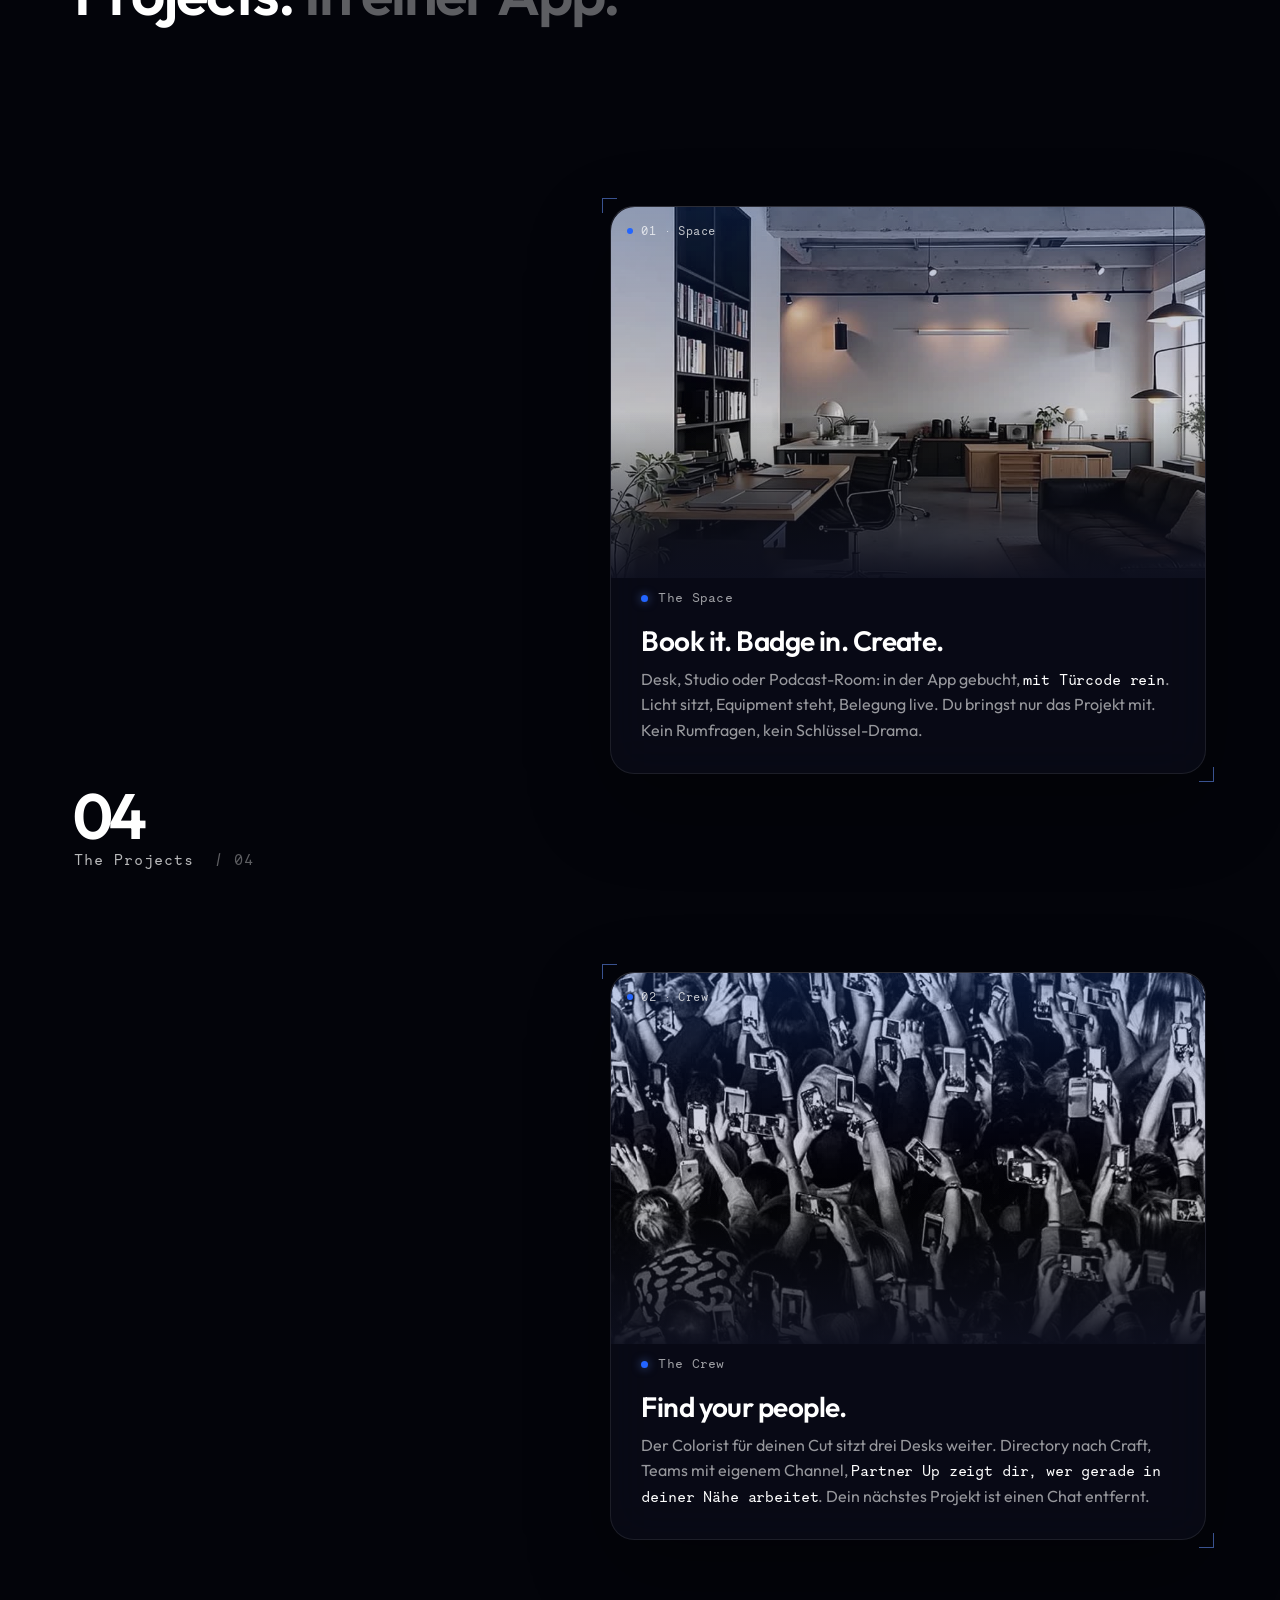
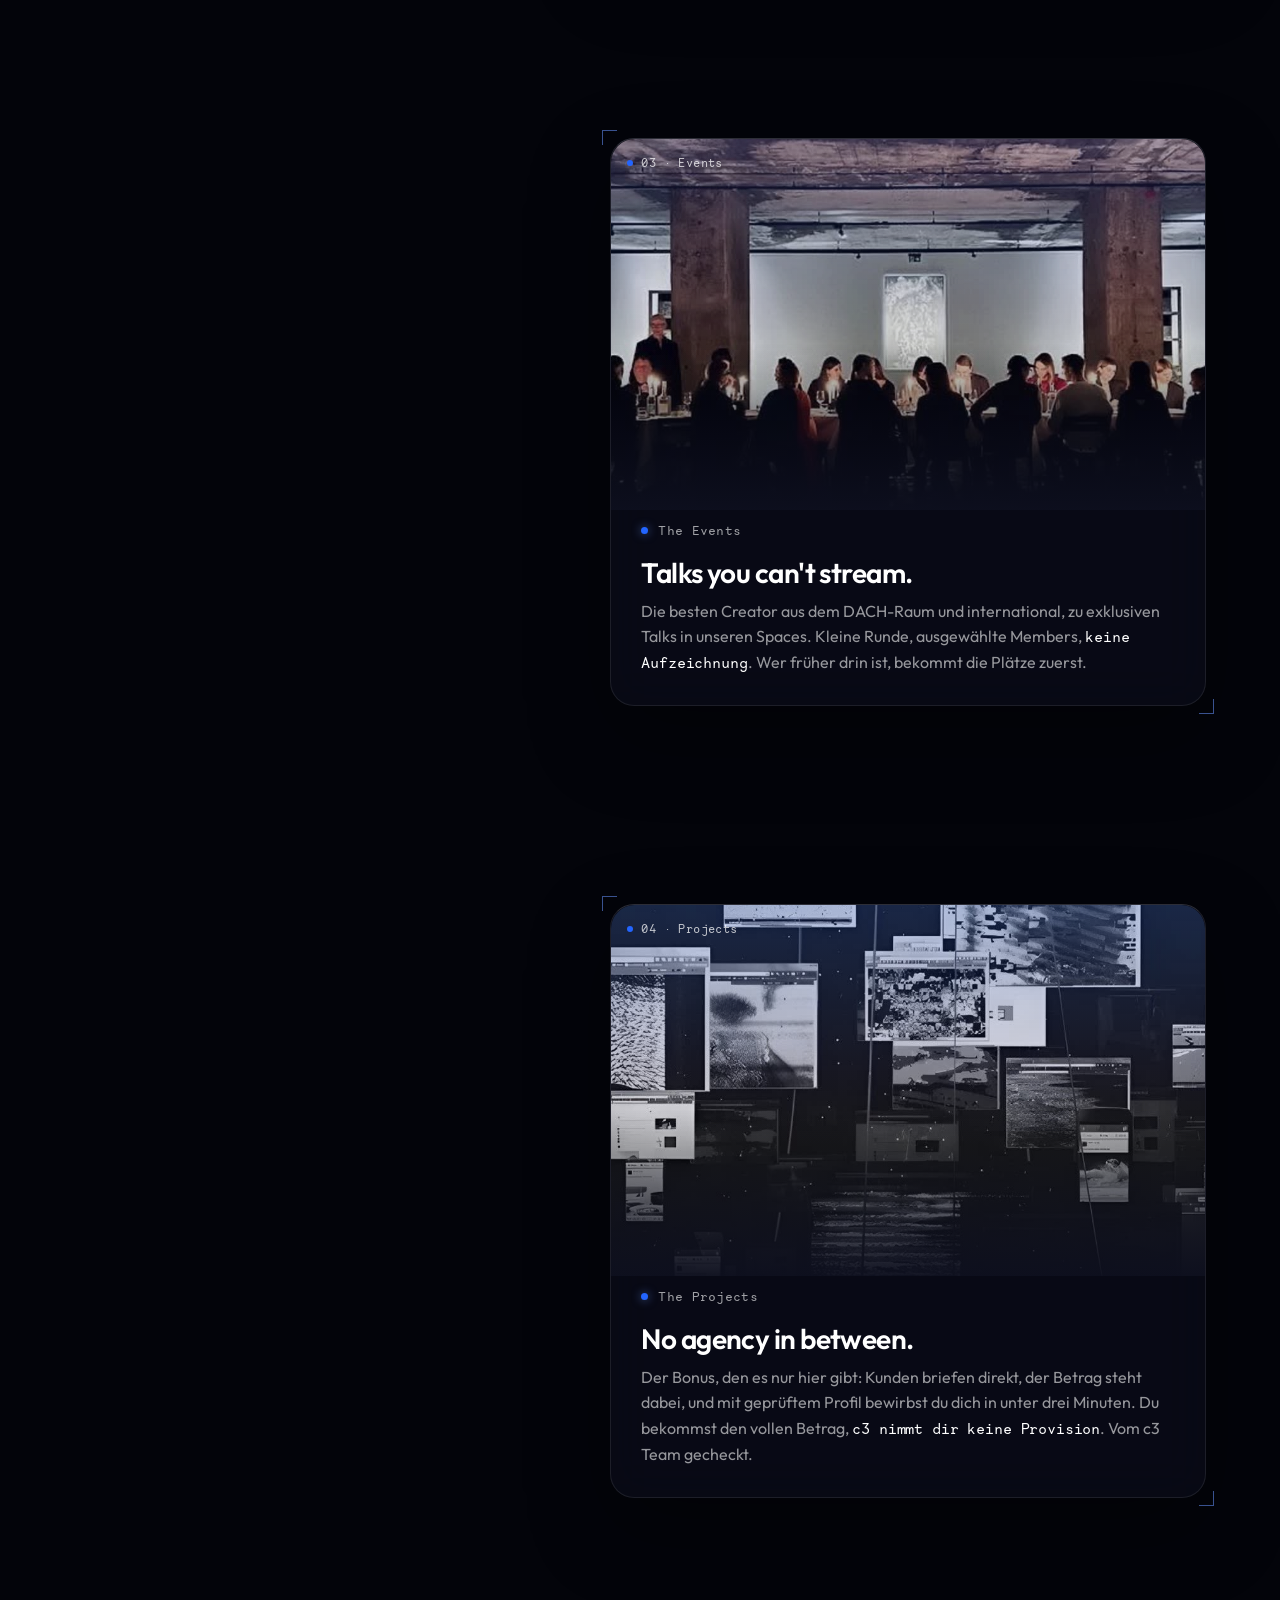
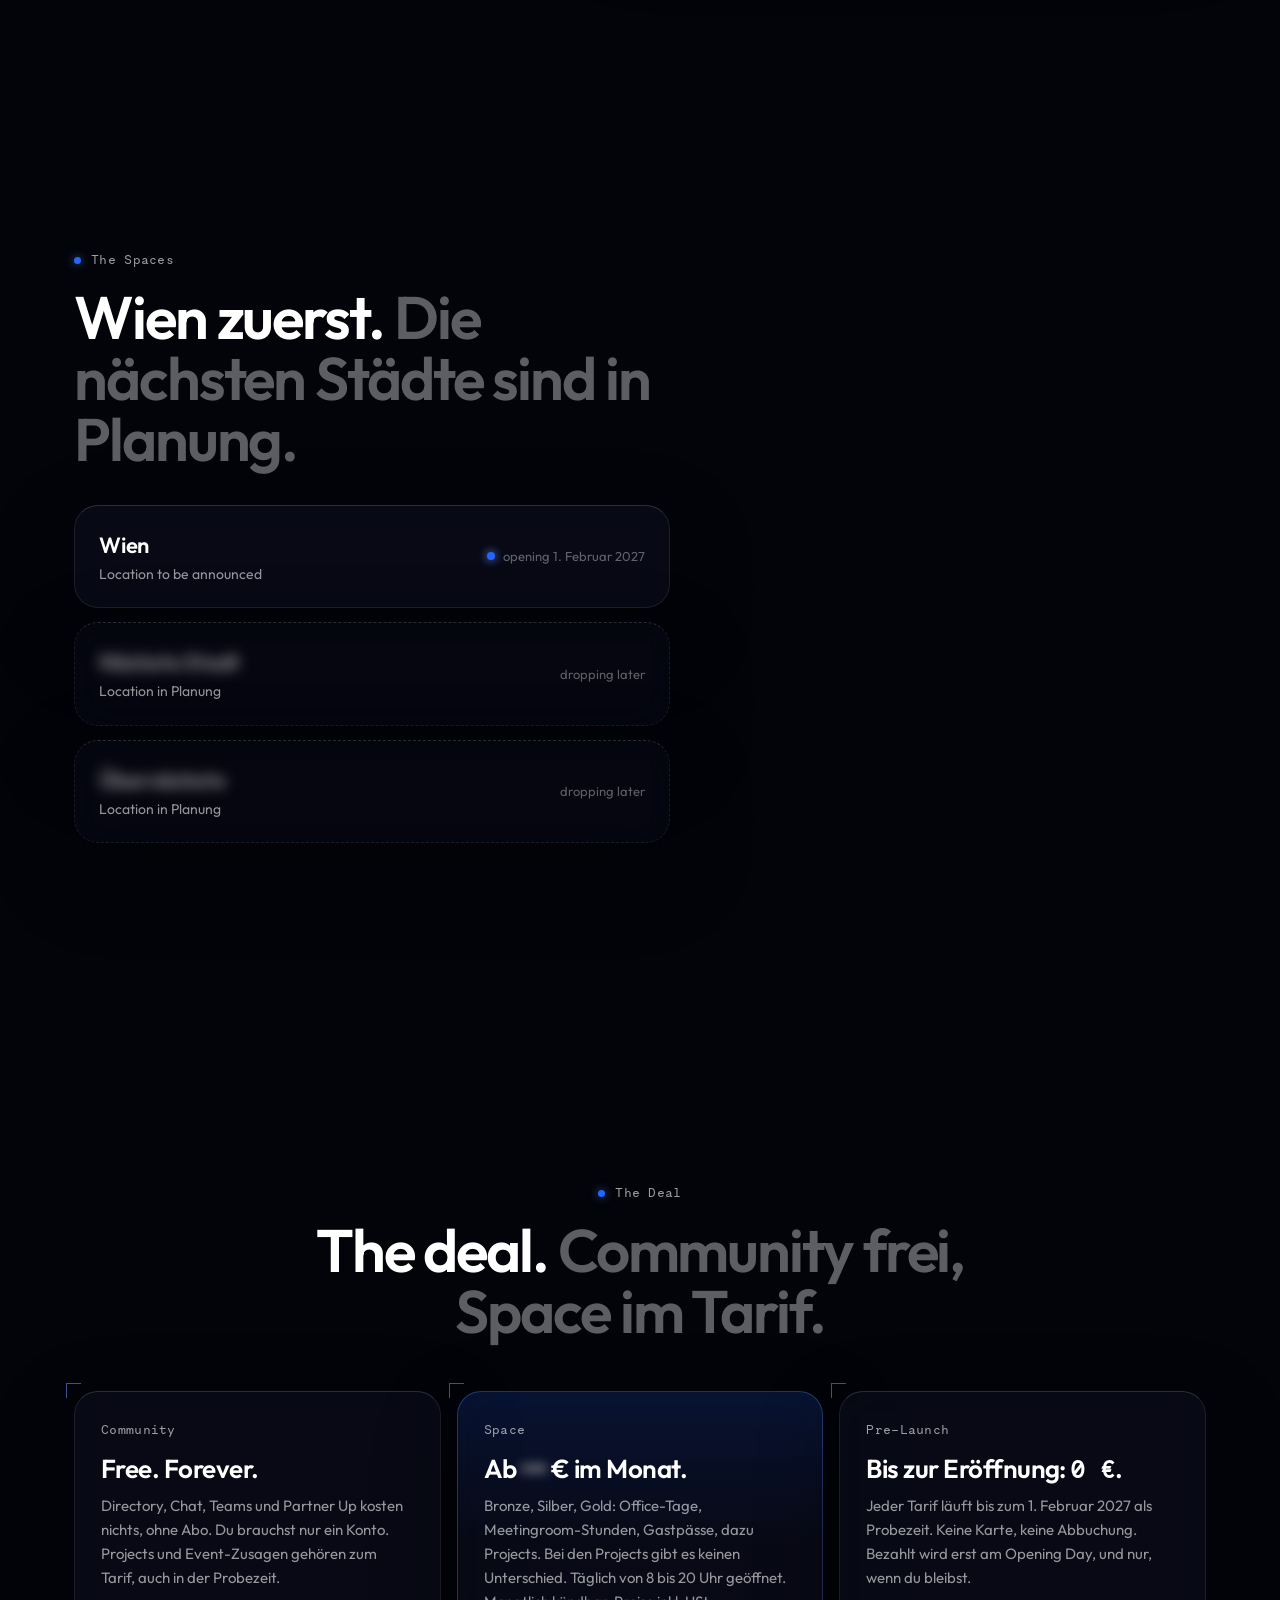
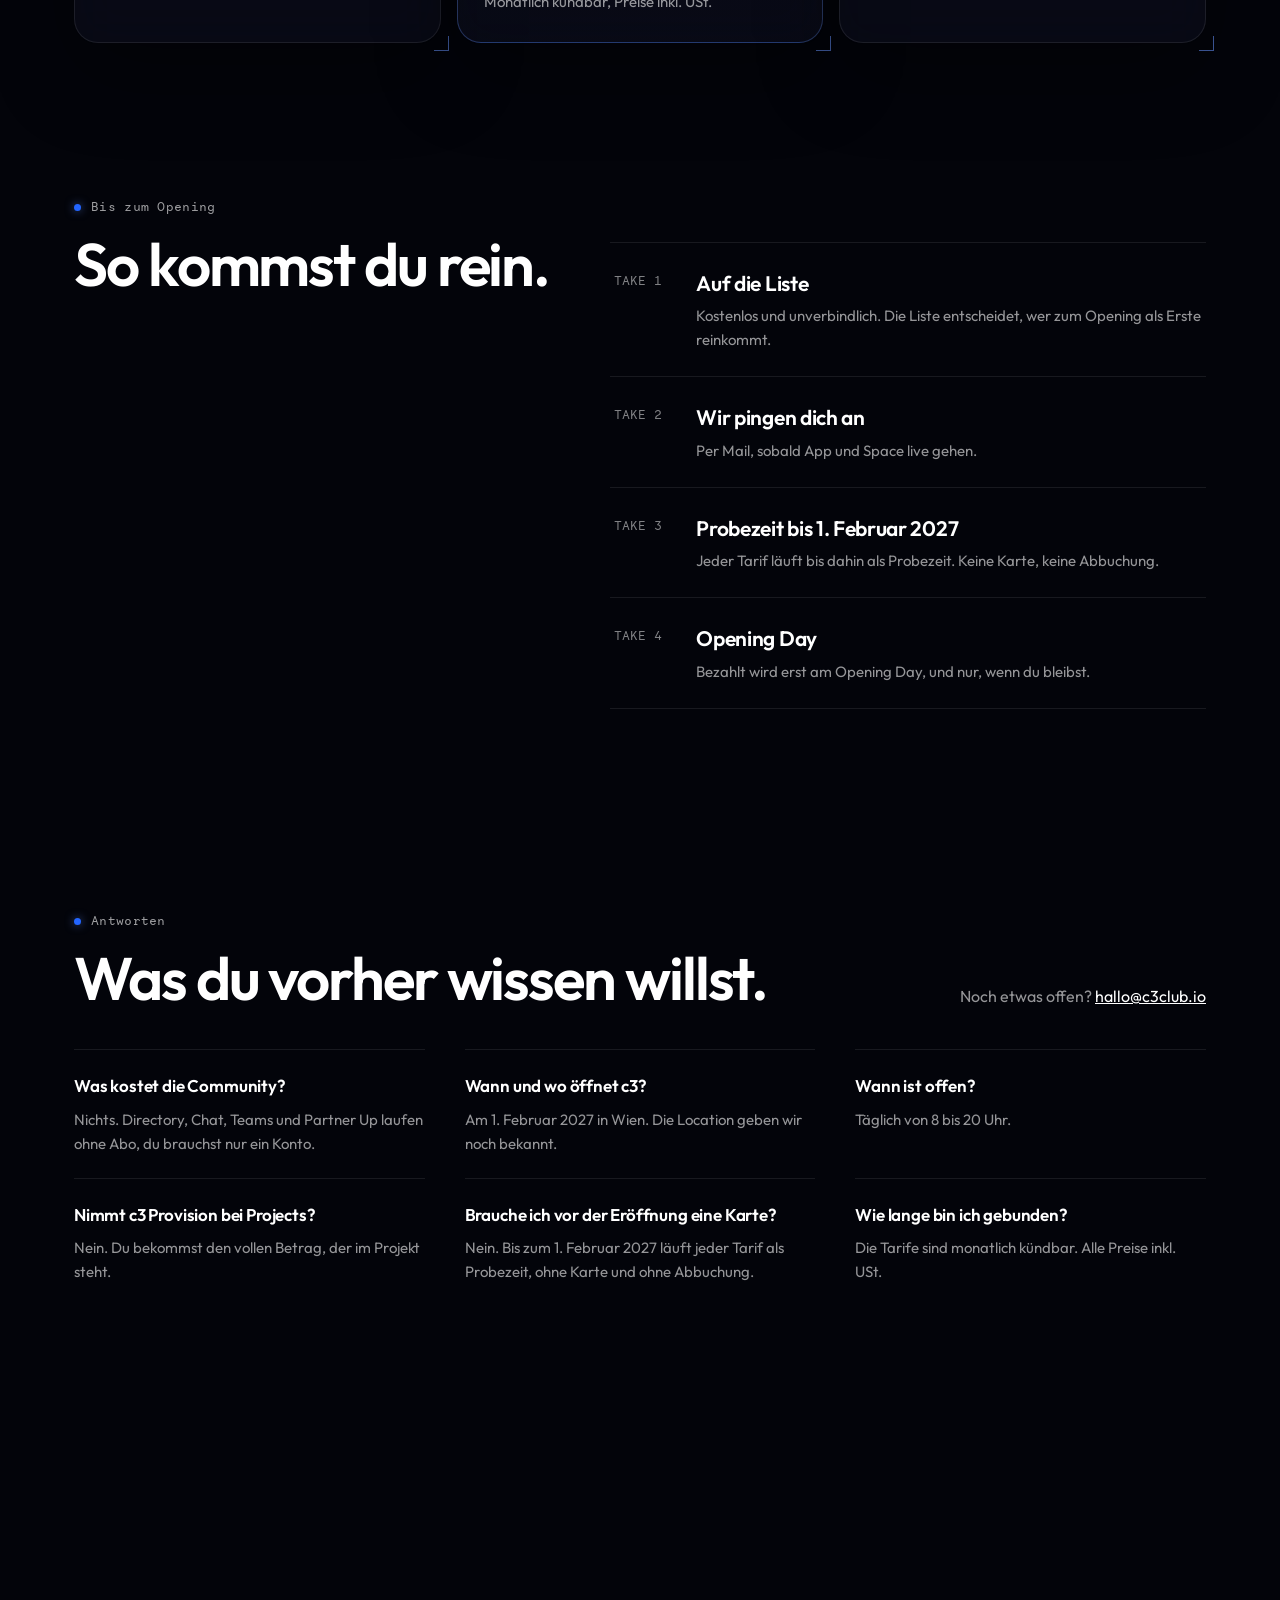
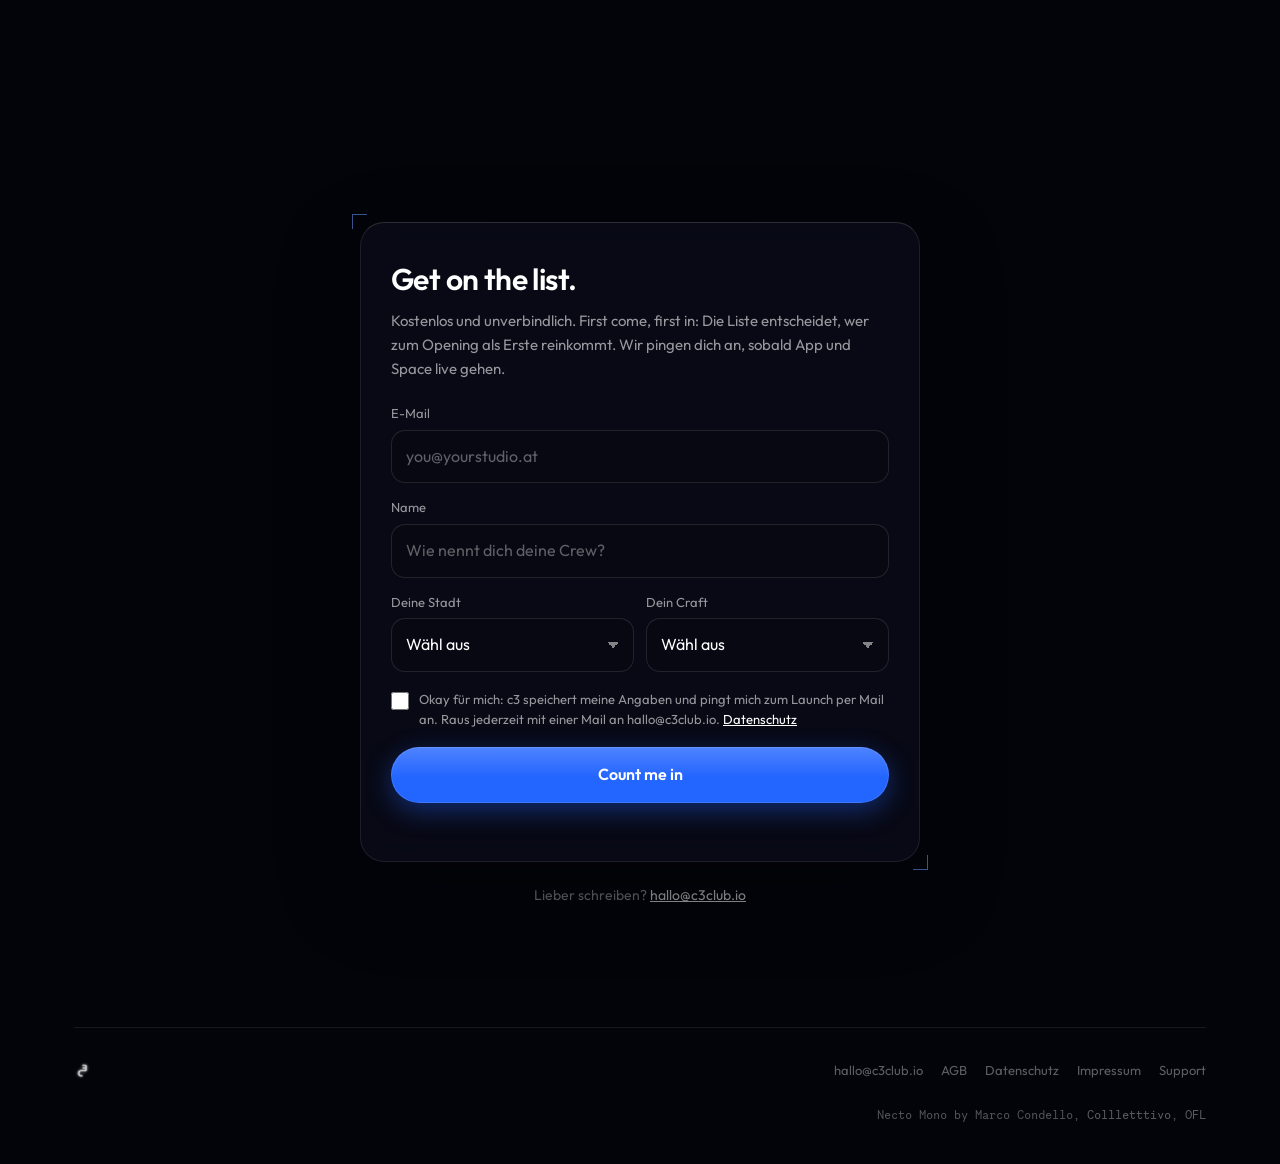
==== commit cfd04b77: "Stand 3e18174" ====
--- a/index.html
+++ b/index.html
@@ -1,5 +1,5 @@
 <!doctype html>
-<html lang="en">
+<html lang="de">
 <head>
 <meta charset="utf-8">
 <meta name="viewport" content="width=device-width, initial-scale=1">
@@ -17,353 +17,644 @@
 <meta name="theme-color" content="#03040A">
 <link rel="icon" href="/favicon.png">
 <link rel="apple-touch-icon" href="/favicon.png">
+<link rel="preload" href="/3d/c3-feld16.png" as="image">
+<link rel="preload" href="/fonts/NectoMono-Regular.woff2" as="font" type="font/woff2" crossorigin>
 <link rel="stylesheet" href="/_stil.css">
 <script type="application/ld+json">
 {"@context":"https://schema.org","@type":"Organization","name":"c3 Creative Creator Club","alternateName":"c3","url":"https://c3club.io/","logo":"https://c3club.io/social.png","email":"hallo@c3club.io","address":{"@type":"PostalAddress","streetAddress":"1908 Thomes Ave, Ste 12672","postalCode":"82001","addressLocality":"Cheyenne","addressRegion":"WY","addressCountry":"US"},"sameAs":["https://c3club.app"]}
 </script>
 <style>
-  .seite { max-width: 1120px; position: relative; z-index: 1; }
-  .mitte { max-width: 640px; margin: 0 auto; }
-
-  /* Hintergrund: Video-Loop unter dem blauen Verlauf, dazu ein feines Raster */
-  .hintergrund { position: fixed; inset: 0; z-index: 0; overflow: hidden; background: #03040A; }
-  .hintergrund video { position: absolute; inset: 0; width: 100%; height: 100%; object-fit: cover;
-                       opacity: 0.38; filter: saturate(0.85); }
-  .hintergrund .schleier { position: absolute; inset: 0;
-    background: linear-gradient(150deg, rgba(3,4,10,0.82) 0%, rgba(10,10,46,0.72) 55%, rgba(30,30,214,0.55) 140%); }
-  .hintergrund .raster { position: absolute; inset: 0; opacity: 0.5;
-    background-image: linear-gradient(rgba(255,255,255,0.045) 1px, transparent 1px),
-                      linear-gradient(90deg, rgba(255,255,255,0.045) 1px, transparent 1px);
-    background-size: 140px 140px; background-position: center top;
-    -webkit-mask-image: radial-gradient(ellipse 70% 60% at 50% 35%, #000 20%, transparent 100%);
-    mask-image: radial-gradient(ellipse 70% 60% at 50% 35%, #000 20%, transparent 100%); }
-  .hintergrund .kegel { position: absolute; left: 50%; top: -10%; width: 1100px; height: 900px;
-    transform: translateX(-50%); pointer-events: none;
-    background: radial-gradient(ellipse 45% 55% at 50% 30%, rgba(35,101,255,0.32), rgba(35,101,255,0.10) 40%, transparent 70%);
-    filter: blur(20px); }
-  body { background-image: none; }
-
-  .held { text-align: center; padding: 46px 0 28px; }
-  .held .logo-bild { height: 112px; width: auto; }
-  .held .klein { color: var(--txt3); letter-spacing: 3px; font-size: 12px;
-                 text-transform: uppercase; margin-top: 10px; }
-  .kicker { display: inline-flex; align-items: center; gap: 8px; margin-top: 30px;
-            padding: 6px 14px; border-radius: 99px; border: 1px solid var(--kante);
-            background: var(--glas); color: var(--txt2); font-size: 13px;
-            letter-spacing: 1.5px; text-transform: uppercase; }
-  .held h1 { font-size: 52px; line-height: 1.06; margin: 22px 0 14px; letter-spacing: -0.02em; font-weight: 600; }
-  .held h1 .soon { display: block; font-size: 0.62em; font-weight: 400; letter-spacing: 0.01em;
-                   color: var(--txt2); margin-top: 10px; }
-  .held p.lead { font-size: 18px; max-width: 560px; margin: 0 auto; color: var(--txt2); }
-  .held p.lead .wir { display: block; margin-top: 14px; color: var(--txt); font-weight: 600; }
-  .held p.lead .zusammen { white-space: nowrap; }
-  @media (max-width: 480px) { .held p.lead { font-size: 16px; } }
-  @media (max-width: 350px) { .held p.lead .zusammen { white-space: normal; } }
-  .motto { display: flex; align-items: center; justify-content: center; gap: 22px;
-           margin: 40px auto 0; max-width: 760px; font-size: 30px; line-height: 1.1;
-           letter-spacing: -0.015em; font-weight: 600; color: var(--txt); white-space: nowrap; }
-  .motto::before, .motto::after { content: ""; flex: 1; height: 1px;
-           background: linear-gradient(90deg, transparent, rgba(255,255,255,0.28)); }
-  .motto::after { background: linear-gradient(90deg, rgba(255,255,255,0.28), transparent); }
-  .motto .dim { color: var(--txt3); font-weight: 400; }
-  @keyframes puls { 0%,100% { box-shadow: 0 0 10px var(--glow); } 50% { box-shadow: 0 0 22px var(--glow), 0 0 40px rgba(102,148,255,0.45); } }
-  .kicker .leuchte { animation: puls 2.2s ease-in-out infinite; }
-
-  .ticker { overflow: hidden; margin: 44px -20px 0; border-top: 1px solid rgba(255,255,255,0.07);
-            border-bottom: 1px solid rgba(255,255,255,0.07); padding: 12px 0;
-            -webkit-mask-image: linear-gradient(90deg, transparent, #000 12%, #000 88%, transparent);
-            mask-image: linear-gradient(90deg, transparent, #000 12%, #000 88%, transparent); }
-  .ticker .lauf { display: flex; gap: 0; width: max-content; animation: lauf 38s linear infinite; }
-  .ticker span { white-space: nowrap; padding: 0 22px; font-size: 13px; letter-spacing: 2.5px;
-                 text-transform: uppercase; color: var(--txt3); }
+  /* Die Seite zieht sich um ein Zeichen: das c3 als Glasskulptur (3d/c3-glas.js). Jedes Element mit data-c3 ist eine
+     Station (gier, nick, roll in Grad, Deckkraft), data-c3-ort der Platzhalter, in dem das Zeichen dort steht.
+     Die Bildsprache kommt aus der Produktion: Sucher, Timecode, Schnittmarken, Kontaktbogen. */
+  /* Zweitschrift: Necto Mono von Marco Condello / Collletttivo, SIL Open Font License 1.1 (fonts/NectoMono-OFL.txt).
+     Sie hebt hervor; Outfit bleibt die Stimme. */
+  @font-face { font-family: 'Necto Mono'; font-weight: 400; font-style: normal; font-display: swap; src: url('/fonts/NectoMono-Regular.woff2') format('woff2'); }
+  :root { --rand: 24px; --breit: 1180px; --karte: rgba(13,15,30,0.56); --linie: rgba(255,255,255,0.085);
+          --mono: 'Necto Mono', ui-monospace, 'SF Mono', Menlo, monospace; --rec: #FF4D4D; }
+  html { scroll-behavior: smooth; }
+  @media (prefers-reduced-motion: reduce) { html { scroll-behavior: auto; } }
+  body { background: #03040A; background-image: none; line-height: 1.6; overflow-x: hidden; }
+  ::selection { background: rgba(35,101,255,0.45); }
+  .springen { position: absolute; left: 16px; top: -60px; z-index: 30; padding: 10px 16px; border-radius: 99px; background: #fff; color: #070812; font-weight: 600; text-decoration: none; }
+  .springen:focus { top: 16px; }
+  .mono { font-family: var(--mono); font-size: 12px; letter-spacing: .4px; }
+
+  /* ── Raum: Lichtkegel, feines Raster, die Skulptur ── */
+  .raum { position: fixed; inset: 0; z-index: 0; pointer-events: none; overflow: hidden; }
+  .raum .kegel { position: absolute; left: 50%; top: -18vh; width: min(1500px, 170vw); height: 120vh; transform: translateX(-50%);
+    background: radial-gradient(ellipse 36% 52% at 50% 18%, rgba(76,110,255,0.34), rgba(52,60,230,0.13) 45%, transparent 72%),
+                radial-gradient(ellipse 60% 40% at 50% 0%, rgba(126,92,255,0.20), transparent 70%); filter: blur(10px); }
+  .raum .raster { position: absolute; inset: 0; opacity: 0.55;
+    background-image: linear-gradient(rgba(255,255,255,0.035) 1px, transparent 1px), linear-gradient(90deg, rgba(255,255,255,0.035) 1px, transparent 1px);
+    background-size: 120px 120px; background-position: center -1px;
+    -webkit-mask-image: radial-gradient(ellipse 60% 55% at 50% 30%, #000 10%, transparent 100%);
+    mask-image: radial-gradient(ellipse 60% 55% at 50% 30%, #000 10%, transparent 100%); }
+  .raum canvas { position: absolute; inset: 0; width: 100%; height: 100%; opacity: 0; transition: opacity 1.2s ease; }
+  .raum canvas.bereit { opacity: 1; }
+  .korn { position: fixed; inset: 0; z-index: 3; pointer-events: none; opacity: 0.06; mix-blend-mode: overlay;
+    background-image: url("data:image/svg+xml;utf8,<svg xmlns='http://www.w3.org/2000/svg' width='160' height='160'><filter id='k'><feTurbulence type='fractalNoise' baseFrequency='0.9' numOctaves='2' stitchTiles='stitch'/></filter><rect width='100%' height='100%' filter='url(%23k)'/></svg>"); }
+
+  .rahmen { position: relative; z-index: 2; max-width: var(--breit); margin: 0 auto; padding: 0 var(--rand); }
+
+  /* ── Leiste ── */
+  .leiste { position: sticky; top: 14px; z-index: 10; display: flex; justify-content: center; padding: 0 var(--rand); margin-top: 14px; }
+  .leiste nav { display: flex; align-items: center; gap: 6px; padding: 6px 6px 6px 16px; border-radius: 99px;
+    background: rgba(10,12,24,0.62); border: 1px solid var(--linie); border-top-color: rgba(255,255,255,0.14);
+    -webkit-backdrop-filter: blur(18px) saturate(150%); backdrop-filter: blur(18px) saturate(150%); box-shadow: 0 10px 40px rgba(0,0,0,0.35); }
+  .leiste .marke { height: 22px; width: auto; display: block; margin-right: 10px; }
+  .leiste a.weg { color: var(--txt2); text-decoration: none; font-size: 14px; padding: 8px 12px; border-radius: 99px; transition: color .15s ease, background .15s ease; }
+  .leiste a.weg:hover { color: var(--txt); background: rgba(255,255,255,0.06); }
+  .knopf-blau { display: inline-flex; align-items: center; justify-content: center; gap: 8px; min-height: 40px; font: inherit; font-weight: 600; font-size: 14px; color: #fff; text-decoration: none;
+    padding: 9px 16px; border-radius: 99px; border: 0; cursor: pointer; background: var(--akzent);
+    background-image: linear-gradient(180deg, rgba(255,255,255,0.20), rgba(255,255,255,0) 55%);
+    box-shadow: 0 0 0 1px rgba(255,255,255,0.12) inset, 0 8px 26px rgba(35,101,255,0.38); transition: transform .15s ease, box-shadow .2s ease; }
+  .knopf-blau:hover { box-shadow: 0 0 0 1px rgba(255,255,255,0.2) inset, 0 10px 34px rgba(35,101,255,0.55); }
+  .knopf-blau:active, .knopf-hell:active { transform: scale(0.97); }
+  .knopf-hell { display: inline-flex; align-items: center; min-height: 48px; font-weight: 600; font-size: 15px; text-decoration: none; color: #070812;
+    background: #fff; padding: 13px 22px; border-radius: 99px; box-shadow: 0 10px 40px rgba(102,148,255,0.35); transition: transform .15s ease; }
+  .knopf-leise { display: inline-flex; align-items: center; min-height: 48px; font-weight: 500; font-size: 15px; text-decoration: none; color: var(--txt);
+    padding: 13px 20px; border-radius: 99px; border: 1px solid var(--linie); background: rgba(255,255,255,0.04); }
+  @media (max-width: 860px) { .leiste a.weg { display: none; } }
+
+  /* ── Hero ── */
+  .held { text-align: center; padding: 56px 0 0; }
+  .kicker { display: inline-flex; align-items: center; gap: 10px; padding: 6px 14px 6px 6px; border-radius: 99px;
+    border: 1px solid var(--linie); background: rgba(255,255,255,0.04); color: var(--txt2); font-family: var(--mono); font-size: 13px; letter-spacing: .3px; }
+  .kicker b { font-family: var(--mono); font-weight: 400; font-size: 12px; letter-spacing: .5px; color: #070812; background: #fff; padding: 3px 9px; border-radius: 99px; }
+  .held h1 { font-size: clamp(46px, 8.4vw, 104px); line-height: 0.96; letter-spacing: -0.045em; font-weight: 600; margin: 26px auto 0; max-width: 980px; }
+  .held h1 .eins { display: block; color: #fff; }
+  .held h1 .zwei { display: block; font-family: var(--mono); font-weight: 400; font-size: 0.34em; letter-spacing: 0.02em; line-height: 1.2;
+    color: rgba(255,255,255,0.72); margin-top: 0.7em; }
+  /* In einer Monoschrift steht jeder Punkt in einer ganzen Zelle. Enger gesetzt wirken die drei als Auslassung. */
+  .held h1 .zwei .punkte { letter-spacing: -0.38em; margin-left: -0.26em; }
+  .held h1 .zwei::after { content: ""; display: inline-block; width: max(2px, .1em); height: 1.1em; margin-left: .02em; vertical-align: -0.16em; background: rgba(255,255,255,0.72); animation: blinken 1.1s steps(2, start) infinite; }
+  @keyframes blinken { to { visibility: hidden; } }
+  @media (prefers-reduced-motion: reduce) { .held h1 .zwei::after { animation: none; } }
+  .held .tun { display: flex; gap: 12px; justify-content: center; flex-wrap: wrap; margin-top: 28px; }
+  .held .lead { max-width: 640px; margin: 10px auto 0; font-size: 18px; color: var(--txt2); }
+  .held .lead .wir { display: block; margin-top: 12px; color: var(--txt); font-weight: 600; }
+  .held .lead .zusammen { white-space: nowrap; }
+
+  /* Die Buehne mit vier Sucherecken, sonst nichts. */
+  .buehne { position: relative; height: clamp(300px, 47vh, 540px); margin: 22px auto 0; max-width: 760px; }
+  .buehne::after { content: ""; position: absolute; left: 50%; bottom: 6%; width: min(760px, 92vw); height: 120px; transform: translateX(-50%);
+    background: radial-gradient(ellipse 50% 50% at 50% 50%, rgba(70,100,255,0.32), rgba(70,100,255,0.06) 55%, transparent 72%); filter: blur(6px); }
+  .sucher { position: absolute; inset: 0; pointer-events: none; }
+  .sucher i { position: absolute; width: 26px; height: 26px; border: 0 solid rgba(255,255,255,0.32); }
+  .sucher i:nth-child(1) { left: 0; top: 0; border-left-width: 1px; border-top-width: 1px; }
+  .sucher i:nth-child(2) { right: 0; top: 0; border-right-width: 1px; border-top-width: 1px; }
+  .sucher i:nth-child(3) { left: 0; bottom: 0; border-left-width: 1px; border-bottom-width: 1px; }
+  .sucher i:nth-child(4) { right: 0; bottom: 0; border-right-width: 1px; border-bottom-width: 1px; }
+  .buehne .ersatz { position: absolute; left: 50%; top: 46%; transform: translate(-50%,-50%); height: 52%; width: auto;
+    filter: drop-shadow(0 0 40px rgba(102,148,255,0.55)); transition: opacity .8s ease; }
+  html.glas-an .buehne .ersatz { opacity: 0; }
+  @media (max-width: 520px) { .held { padding-top: 40px; } .held .lead { font-size: 16px; } .buehne { height: 40vh; margin-top: 18px; } }
+  @media (max-width: 350px) { .held .lead .zusammen { white-space: normal; } }
+
+  /* ── Fakten wie ein Slate ── */
+  .slate { display: grid; grid-template-columns: repeat(5, 1fr); margin-top: 64px; border: 1px solid var(--linie); border-radius: 18px; overflow: hidden;
+    background: rgba(10,12,24,0.5); -webkit-backdrop-filter: blur(16px); backdrop-filter: blur(16px); }
+  .slate div { padding: 18px 20px; border-left: 1px solid var(--linie); }
+  .slate div:first-child { border-left: 0; }
+  .slate .mono { color: rgba(255,255,255,0.5); display: block; margin-bottom: 6px; }
+  .slate b { font-size: 20px; font-weight: 600; letter-spacing: -0.01em; }
+  @media (max-width: 900px) { .slate { grid-template-columns: repeat(2, 1fr); } .slate div { border-left: 0; border-top: 1px solid var(--linie); } .slate div:nth-child(-n+2) { border-top: 0; } .slate div:nth-child(even) { border-left: 1px solid var(--linie); } .slate div:last-child { grid-column: 1 / -1; border-left: 0; } }
+
+  /* ── Motto und Ticker ── */
+  /* Manifest: Schaerfe ziehen. Jede Zeile ist unscharf und wird scharf, wenn sie in der Bildmitte steht. */
+  .manifest { padding: 140px 0 40px; }
+  .fokus { margin: 0; font-size: clamp(40px, 7.4vw, 104px); line-height: 1.02; letter-spacing: -0.045em; font-weight: 600; color: var(--txt);
+    will-change: filter, opacity; transition: filter .12s linear, opacity .12s linear; }
+  .fokus + .fokus { margin-top: .12em; }
+  .fokus.dim { color: var(--txt3); }
+  .fokus.marke { font-family: var(--mono); font-weight: 400; letter-spacing: -0.03em; font-size: clamp(36px, 6.4vw, 92px); margin-top: .35em; }
+  @media (max-width: 520px) { .manifest { padding-top: 100px; } }
+  .ticker { overflow: hidden; margin: 60px calc(-1 * var(--rand)) 0; border-top: 1px solid var(--linie); border-bottom: 1px solid var(--linie); padding: 14px 0;
+    -webkit-mask-image: linear-gradient(90deg, transparent, #000 12%, #000 88%, transparent); mask-image: linear-gradient(90deg, transparent, #000 12%, #000 88%, transparent); }
+  .ticker .lauf { display: flex; width: max-content; animation: lauf 46s linear infinite; }
+  .ticker span { white-space: nowrap; padding: 0 22px; font-family: var(--mono); font-size: 14px; letter-spacing: .2px; color: rgba(255,255,255,0.5); }
   .ticker span i { font-style: normal; color: var(--akzent); padding-right: 22px; }
   @keyframes lauf { from { transform: translateX(0); } to { transform: translateX(-50%); } }
-  @media (prefers-reduced-motion: reduce) { .ticker .lauf, .kicker .leuchte { animation: none; } }
-
-  .karte { background: rgba(18,20,32,0.72); border: 1px solid rgba(255,255,255,0.08);
-           border-top-color: rgba(255,255,255,0.16); border-radius: 22px;
-           padding: 28px 26px; margin: 34px auto 0; max-width: 560px;
-           box-shadow: 0 30px 80px rgba(0,0,0,0.45); }
-  .karte h2 { margin: 0 0 6px; font-size: 22px; }
-  .karte .unter { color: var(--txt2); font-size: 15px; margin: 0 0 20px; }
+  @media (prefers-reduced-motion: reduce) { .ticker .lauf { animation: none; } }
+
+  /* ── Abschnitte ── */
+  .etikett { display: inline-flex; align-items: center; gap: 10px; font-family: var(--mono); font-size: 13px; letter-spacing: .3px; color: rgba(255,255,255,0.62); margin-bottom: 16px; }
+  .etikett::before { content: ""; width: 7px; height: 7px; border-radius: 99px; background: var(--akzent); box-shadow: 0 0 10px rgba(102,148,255,0.6); }
+  h2.gross { font-size: clamp(34px, 5vw, 60px); line-height: 1.02; letter-spacing: -0.035em; font-weight: 600; margin: 0; }
+  h2.gross .dim { color: var(--txt3); }
+  .glas { background: var(--karte); border: 1px solid var(--linie); border-top-color: rgba(255,255,255,0.15); border-radius: 24px;
+    -webkit-backdrop-filter: blur(22px) saturate(140%); backdrop-filter: blur(22px) saturate(140%); box-shadow: 0 30px 80px rgba(0,0,0,0.35); }
+  /* Schnittmarken an den Ecken, wie auf einem Druckbogen. */
+  .marken { position: relative; }
+  .marken::before, .marken::after { content: ""; position: absolute; width: 14px; height: 14px; pointer-events: none; border: 0 solid rgba(102,148,255,0.55); }
+  .marken::before { left: -9px; top: -9px; border-left-width: 1px; border-top-width: 1px; }
+  .marken::after { right: -9px; bottom: -9px; border-right-width: 1px; border-bottom-width: 1px; }
+
+  /* Hervorgehoben wird mit der Zweitschrift, nicht mit Farbe: Die Kernfakten stehen in Necto Mono, in reinem Weiss. */
+  mark.auswahl { background: none; color: #fff; font-family: var(--mono); font-size: .94em; letter-spacing: -.01em; padding: 0; }
+  /* Crafts: links die Gewerke als grosse Zeilen, rechts steht das Zeichen. */
+  .crafts { display: grid; grid-template-columns: minmax(0, 7fr) minmax(0, 5fr); gap: 40px; align-items: center; padding-top: 150px; }
+  .crafts .platz { height: min(56vh, 520px); }
+  .gewerke { list-style: none; margin: 34px 0 0; padding: 0; border-top: 1px solid var(--linie); }
+  .gewerke li { display: flex; align-items: baseline; gap: 18px; padding: 14px 0; border-bottom: 1px solid var(--linie); margin: 0;
+    font-size: clamp(24px, 3.2vw, 38px); line-height: 1.1; letter-spacing: -0.025em; font-weight: 600; color: var(--txt); transition: color .2s ease, padding .25s ease; }
+  .gewerke li .mono { color: var(--txt3); min-width: 34px; }
+  .gewerke li:hover { color: #fff; padding-left: 8px; }
+  .gewerke li { color: rgba(255,255,255,0.86); }
+  .crafts .zusatz { color: var(--txt2); margin: 18px 0 0; max-width: 540px; }
+  @media (max-width: 860px) { .crafts { grid-template-columns: 1fr; padding-top: 110px; } .crafts .platz { display: none; } }
+
+  /* What creatives need: links steht das Zeichen, rechts laufen die vier Karten vorbei, wie Bilder auf einem Kontaktbogen. */
+  .bedarf { padding-top: 150px; }
+  .bedarf .kopf { max-width: 680px; }
+  .spalten { display: grid; grid-template-columns: minmax(0, 5fr) minmax(0, 6fr); gap: 40px; margin-top: 56px; }
+  .anzeige { position: sticky; top: 0; height: 100vh; display: flex; flex-direction: column; padding: 13vh 0 12vh; }
+  .anzeige .platz-c3 { flex: 1; min-height: 0; }
+  .anzeige .nr { font-size: 15px; color: var(--txt3); letter-spacing: 1px; }
+  .anzeige .nr b { display: block; font-size: 64px; line-height: 1; color: var(--txt); font-weight: 600; letter-spacing: -0.04em; font-variant-numeric: tabular-nums; }
+  .anzeige .nr { font-family: var(--mono); }
+  .anzeige .nr b { font-family: Outfit, sans-serif; }
+  .anzeige .nr span { color: rgba(255,255,255,0.72); }
+  .karten { display: flex; flex-direction: column; gap: 22vh; padding: 14vh 0 22vh; }
+  .merkmal { overflow: visible; }
+  .merkmal .bild { position: relative; aspect-ratio: 16 / 10; overflow: hidden; background: #0a0b14; border-radius: 24px 24px 0 0; }
+  .merkmal .bild img { position: absolute; inset: 0; width: 100%; height: 100%; object-fit: cover; display: block; }
+  .merkmal .bild .raster-bild { image-rendering: pixelated; transition: opacity 1.2s ease; }
+  /* Entwickeln: Das echte Foto kommt aus der Unschaerfe, wenn die Karte in der Mitte steht oder die Maus darauf liegt. */
+  .merkmal .bild .foto { opacity: 0; filter: blur(14px) saturate(0.6) brightness(0.85); transform: scale(1.06);
+    transition: opacity 1.2s ease, filter 1.4s ease, transform 1.6s cubic-bezier(.2,.7,.2,1); }
+  .merkmal.entwickelt .bild .foto, .merkmal:hover .bild .foto { opacity: 1; filter: blur(0) saturate(0.85) brightness(0.88); transform: scale(1.02); }
+  .merkmal.entwickelt .bild .raster-bild, .merkmal:hover .bild .raster-bild { opacity: 0; }
+  .merkmal .bild::after { content: ""; position: absolute; inset: 0;
+    background: linear-gradient(180deg, rgba(35,101,255,0.20), rgba(30,30,214,0.06) 45%, rgba(10,11,20,0) 65%), linear-gradient(180deg, rgba(10,11,20,0) 55%, rgba(13,15,30,0.96) 100%); }
+  .merkmal .bild .rahmennr { position: absolute; left: 16px; top: 14px; z-index: 1; color: rgba(255,255,255,0.75); }
+  .merkmal .bild .rahmennr::before { content: ""; display: inline-block; width: 6px; height: 6px; border-radius: 99px; background: var(--akzent); margin-right: 8px; vertical-align: 1px; }
+  .merkmal .text { padding: 6px 30px 30px; }
+  .merkmal h3 { font-size: 28px; line-height: 1.12; letter-spacing: -0.02em; margin: 0 0 10px; }
+  .merkmal p { margin: 0; font-size: 16px; }
+  @media (max-width: 860px) {
+    .spalten { grid-template-columns: 1fr; margin-top: 36px; }
+    .anzeige { display: none; }
+    .karten { gap: 26px; padding: 0; }
+    .merkmal .text { padding: 4px 22px 24px; }
+    .merkmal h3 { font-size: 23px; }
+  }
+
+  /* Wien first */
+  .staedte-teil { display: grid; grid-template-columns: minmax(0, 6fr) minmax(0, 5fr); gap: 40px; padding-top: 150px; align-items: center; min-height: 80vh; }
+  .staedte-teil .platz { height: min(62vh, 560px); }
+  .staedte { display: grid; gap: 14px; margin-top: 34px; }
+  .stadt { display: flex; align-items: center; justify-content: space-between; gap: 16px; padding: 22px 24px; }
+  .stadt .name { font-weight: 600; font-size: 22px; letter-spacing: -0.01em; }
+  .stadt .lage { color: var(--txt2); font-size: 14px; }
+  .stadt .bald { color: var(--txt3); font-size: 13px; text-align: right; white-space: nowrap; }
+  .stadt.geheim { border-style: dashed; background: rgba(13,15,30,0.32); }
+  .stadt.geheim .name { filter: blur(7px); user-select: none; color: var(--txt2); }
+  .leuchte { width: 8px; height: 8px; border-radius: 99px; background: var(--akzent); box-shadow: 0 0 10px var(--glow); display: inline-block; margin-right: 8px; vertical-align: 1px; animation: puls 2.2s ease-in-out infinite; }
+  @keyframes puls { 0%,100% { box-shadow: 0 0 8px var(--glow); } 50% { box-shadow: 0 0 20px var(--glow), 0 0 36px rgba(102,148,255,0.45); } }
+  @media (prefers-reduced-motion: reduce) { .leuchte { animation: none; } }
+  @media (max-width: 860px) { .staedte-teil { grid-template-columns: 1fr; min-height: 0; padding-top: 110px; } .staedte-teil .platz { display: none; } }
+  @media (max-width: 480px) { .stadt { flex-direction: column; align-items: flex-start; gap: 4px; } .stadt .bald { text-align: left; } }
+
+  /* The deal */
+  .deal { padding-top: 120px; text-align: center; }
+  .platz-deal { height: clamp(150px, 22vh, 220px); margin-bottom: 18px; }
+  .deal .kopf { max-width: 680px; margin: 0 auto; }
+  .angebote { display: grid; grid-template-columns: repeat(3, 1fr); gap: 16px; margin-top: 48px; text-align: left; }
+  .angebot { padding: 28px 26px; }
+  .angebot .tag { display: block; font-family: var(--mono); font-size: 13px; letter-spacing: .3px; color: rgba(255,255,255,0.62); margin-bottom: 14px; }
+  .angebot h3 { font-size: 26px; line-height: 1.15; letter-spacing: -0.02em; margin: 0 0 10px; }
+  .angebot p { margin: 0; font-size: 15px; }
+  .angebot.mitte { background: linear-gradient(180deg, rgba(35,101,255,0.16), rgba(13,15,30,0.56) 60%); border-color: rgba(102,148,255,0.3); }
+  .geheimzahl { filter: blur(6px); user-select: none; display: inline-block; }
+  .deal .klein { color: var(--txt3); font-size: 14px; margin-top: 20px; }
+  @media (max-width: 900px) { .angebote { grid-template-columns: 1fr; } }
+
+  /* So laeuft's bis zum Opening: links das Zeichen, rechts die Schritte wie Takes auf einer Klappe. */
+  .ablauf { display: grid; grid-template-columns: minmax(0, 5fr) minmax(0, 6fr); gap: 40px; padding-top: 150px; align-items: center; }
+  .ablauf .platz { height: min(48vh, 440px); margin-top: 30px; }
+  .schritte { list-style: none; margin: 0; padding: 0; display: grid; gap: 12px; counter-reset: s; }
+  .schritte { gap: 0; border-top: 1px solid var(--linie); }
+  .schritt { display: grid; grid-template-columns: 64px 1fr; gap: 18px; padding: 24px 4px; margin: 0; border-bottom: 1px solid var(--linie); }
+  .schritt .take { font-family: var(--mono); font-size: 13px; color: rgba(255,255,255,0.5); padding-top: 4px; }
+  .schritt h3 { margin: 0 0 4px; font-size: 21px; letter-spacing: -0.015em; }
+  .schritt p { margin: 0; font-size: 15px; }
+  @media (max-width: 860px) { .ablauf { grid-template-columns: 1fr; padding-top: 110px; } .ablauf .platz { display: none; } .schritt { grid-template-columns: 48px 1fr; padding: 20px 0; } }
+
+  /* Antworten: sichtbar, nicht hinter Klappen. */
+  .antworten { padding-top: 150px; }
+  .antworten .kopf { display: flex; align-items: flex-end; justify-content: space-between; gap: 24px; flex-wrap: wrap; }
+  .antworten .kopf p { margin: 0; color: var(--txt2); }
+  .antworten .kopf a { color: var(--txt); }
+  .fragen { display: grid; grid-template-columns: repeat(3, 1fr); gap: 14px; margin-top: 40px; }
+  .fragen { gap: 0 40px; }
+  .frage { padding: 22px 0; border-top: 1px solid var(--linie); }
+  .frage h3 { margin: 0 0 8px; font-size: 17px; letter-spacing: -0.01em; }
+  .frage p { margin: 0; font-size: 15px; }
+  @media (max-width: 960px) { .fragen { grid-template-columns: 1fr 1fr; } }
+  @media (max-width: 620px) { .fragen { grid-template-columns: 1fr; } .antworten { padding-top: 110px; } }
+
+  /* Get on the list: Das Zeichen steht frontal darueber. */
+  .liste { padding-top: 120px; text-align: center; }
+  .liste .platz { height: clamp(280px, 44vh, 460px); }
+  .karte { padding: 32px 30px; margin: 0 auto; max-width: 560px; text-align: left; }
+  .karte h2 { margin: 0 0 6px; font-size: 30px; letter-spacing: -0.02em; }
+  .karte .unter { color: var(--txt2); font-size: 15px; margin: 0 0 22px; }
   .feld { margin-bottom: 14px; }
   .feld label { display: block; font-size: 13px; color: var(--txt2); margin-bottom: 6px; }
-  .feld input, .feld select {
-    width: 100%; font: inherit; font-size: 16px; color: var(--txt);
-    background: rgba(12,13,20,0.9); border: 1px solid rgba(255,255,255,0.11);
-    border-radius: 14px; padding: 13px 14px; outline: none;
-    -webkit-appearance: none; appearance: none; }
-  .feld select { background-image: linear-gradient(45deg, transparent 50%, rgba(255,255,255,0.5) 50%),
-                 linear-gradient(135deg, rgba(255,255,255,0.5) 50%, transparent 50%);
-                 background-position: calc(100% - 20px) 50%, calc(100% - 14px) 50%;
-                 background-size: 6px 6px; background-repeat: no-repeat; padding-right: 40px; }
+  .feld input, .feld select { width: 100%; font: inherit; font-size: 16px; color: var(--txt); background: rgba(8,9,18,0.8); border: 1px solid rgba(255,255,255,0.11);
+    border-radius: 14px; padding: 13px 14px; outline: none; -webkit-appearance: none; appearance: none; transition: border-color .15s ease, box-shadow .15s ease; }
+  .feld select { background-image: linear-gradient(45deg, transparent 50%, rgba(255,255,255,0.5) 50%), linear-gradient(135deg, rgba(255,255,255,0.5) 50%, transparent 50%);
+    background-position: calc(100% - 20px) 50%, calc(100% - 14px) 50%; background-size: 6px 6px; background-repeat: no-repeat; padding-right: 40px; }
   .feld input:focus, .feld select:focus { border-color: var(--glow); box-shadow: 0 0 0 3px rgba(102,148,255,0.22); }
   .feld input::placeholder { color: var(--txt3); }
   .zwei { display: grid; grid-template-columns: 1fr 1fr; gap: 12px; }
-  .einwilligung { display: flex; gap: 10px; align-items: flex-start; font-size: 13px;
-                  color: var(--txt2); margin: 4px 0 18px; line-height: 1.5; }
+  .einwilligung { display: flex; gap: 10px; align-items: flex-start; font-size: 13px; color: var(--txt2); margin: 4px 0 18px; line-height: 1.5; }
   .einwilligung input { width: 18px; height: 18px; margin: 2px 0 0; flex: none; accent-color: var(--akzent); }
   .einwilligung a { color: var(--txt); }
-  .knopf.breit { display: block; width: 100%; text-align: center; font-size: 16px; padding: 15px 20px;
-                 border-radius: 99px; border: 0; cursor: pointer; font-family: inherit; font-weight: 600;
-                 background: var(--akzent);
-                 background-image: linear-gradient(180deg, rgba(255,255,255,0.16), rgba(255,255,255,0) 55%, rgba(0,0,0,0.12));
-                 box-shadow: 0 10px 30px rgba(102,148,255,0.28); color: #fff; }
-  .knopf.breit[disabled] { opacity: 0.6; cursor: default; }
+  .knopf-blau.breit { display: flex; width: 100%; font-size: 16px; padding: 15px 20px; min-height: 52px; }
+  .knopf-blau[disabled] { opacity: 0.6; cursor: default; }
   .fehler { color: #FF8A8A; font-size: 14px; margin: 10px 0 0; min-height: 1.2em; }
   .danke { text-align: center; padding: 14px 0 4px; }
-  .danke .stern { width: 56px; height: 56px; border-radius: 99px; margin: 0 auto 16px;
-                  background: rgba(35,101,255,0.18); border: 1px solid rgba(102,148,255,0.5);
-                  box-shadow: 0 0 30px rgba(102,148,255,0.35); display: flex; align-items: center;
-                  justify-content: center; font-size: 26px; }
+  .danke .stern { width: 56px; height: 56px; border-radius: 99px; margin: 0 auto 16px; background: rgba(35,101,255,0.18); border: 1px solid rgba(102,148,255,0.5);
+    box-shadow: 0 0 30px rgba(102,148,255,0.35); display: flex; align-items: center; justify-content: center; font-size: 26px; }
   .danke h2 { margin: 0 0 8px; }
   .danke p { color: var(--txt2); margin: 0; }
   .honig { position: absolute; left: -9999px; width: 1px; height: 1px; opacity: 0; }
-
-  .staedte { display: grid; grid-template-columns: repeat(3, 1fr);
-             gap: 14px; margin: 44px 0 8px; }
-  @media (max-width: 720px) { .staedte { grid-template-columns: 1fr; } }
-  .stadt { background: var(--glas); border: 1px solid var(--kante); border-radius: 18px;
-           padding: 18px 20px; }
-  .stadt .name { font-weight: 600; font-size: 18px; }
-  .stadt .lage { color: var(--txt2); font-size: 14px; }
-  .stadt .bald { color: var(--txt3); font-size: 13px; margin-top: 6px; }
-  .stadt.geheim .name { filter: blur(7px); user-select: none; color: var(--txt2); }
-  .geheimzahl { filter: blur(6px); user-select: none; display: inline-block; }
-  .stadt.geheim { border-style: dashed; }
-  .leuchte { width: 8px; height: 8px; border-radius: 99px; background: var(--akzent);
-             box-shadow: 0 0 10px var(--glow); display: inline-block;
-             margin-right: 8px; vertical-align: 1px; }
-
-  .punkte { display: grid; grid-template-columns: repeat(4, 1fr); gap: 14px; }
-  @media (max-width: 980px) { .punkte { grid-template-columns: repeat(2, 1fr); } }
-  @media (max-width: 560px) { .punkte { grid-template-columns: 1fr; } }
-  h2.abschnitt { font-size: 30px; letter-spacing: -0.015em; margin: 52px 0 18px; }
-  .punkte.drei { grid-template-columns: repeat(3, 1fr); }
-  @media (max-width: 980px) { .punkte.drei { grid-template-columns: 1fr; } }
-  .punkt { background: var(--glas); border: 1px solid var(--kante); border-radius: 18px; padding: 20px 22px; }
-  .punkt h3 { margin-top: 0; }
-  .punkt.bild { padding: 0; overflow: hidden; display: flex; flex-direction: column; }
-  .punkt.bild .visual { position: relative; aspect-ratio: 4 / 3; overflow: hidden; background: #0a0b14; }
-  .punkt.bild .visual img { width: 100%; height: 100%; object-fit: cover; display: block;
-    filter: grayscale(0.55) contrast(1.08) brightness(0.82); transform: scale(1.02);
-    transition: transform 0.9s ease, filter 0.9s ease; }
-  .punkt.bild:hover .visual img { transform: scale(1.08); filter: grayscale(0.2) contrast(1.08) brightness(0.9); }
-  .punkt.bild .visual::before { content: ""; position: absolute; inset: 0; z-index: 1;
-    background: linear-gradient(180deg, rgba(35,101,255,0.22), rgba(30,30,214,0.10) 50%, rgba(10,11,20,0.0) 70%),
-                linear-gradient(180deg, rgba(10,11,20,0) 55%, rgba(14,16,28,0.95) 100%); mix-blend-mode: normal; }
-  .punkt.bild .text { padding: 16px 22px 22px; }
-  .punkt .tag { display: inline-block; font-size: 11px; letter-spacing: 2px; text-transform: uppercase;
-                color: var(--akzent); margin-bottom: 8px; }
-  .punkt p { margin-bottom: 0; font-size: 15px; }
-  .mitglied { text-align: center; color: var(--txt3); font-size: 14px; margin-top: 36px; }
-  .mitglied a { color: var(--txt2); }
-  @media (max-width: 520px) {
-    .held h1 { font-size: 36px; }
-    .motto { font-size: 20px; gap: 12px; white-space: normal; text-align: center; }
-    .hintergrund .kegel { width: 700px; height: 600px; }
-    .zwei { grid-template-columns: 1fr; }
-    .karte { padding: 22px 18px; }
+  .oder { text-align: center; color: var(--txt3); font-size: 14px; margin-top: 22px; }
+  .oder a { color: var(--txt2); }
+  @media (max-width: 520px) { .zwei { grid-template-columns: 1fr; } .karte { padding: 24px 18px; } }
+
+  .fuss { margin-top: 120px; padding: 26px 0 40px; border-top: 1px solid var(--linie); display: flex; flex-wrap: wrap; gap: 18px; align-items: center; color: var(--txt3); font-size: 13px; }
+  .fuss img { height: 18px; width: auto; margin-right: auto; opacity: .8; }
+  .fuss a { color: var(--txt3); text-decoration: none; padding: 6px 0; }
+  .fuss a:hover { color: var(--txt2); }
+  .schriftnachweis { flex-basis: 100%; text-align: right; font-family: var(--mono); font-size: 12px; color: rgba(255,255,255,0.32); }
+  .schriftnachweis a { padding: 0; }
+
+  /* Am Handy immer greifbar: die Liste und die Mail. Weg, sobald das Formular selbst im Bild ist. */
+  .handyleiste { display: none; }
+  @media (max-width: 720px) {
+    .handyleiste { display: flex; gap: 8px; position: fixed; left: 12px; right: 12px; bottom: calc(12px + env(safe-area-inset-bottom)); z-index: 20; padding: 8px;
+      border-radius: 99px; background: rgba(10,12,24,0.78); border: 1px solid var(--linie); -webkit-backdrop-filter: blur(18px); backdrop-filter: blur(18px);
+      box-shadow: 0 10px 40px rgba(0,0,0,0.5); transition: transform .3s ease, opacity .3s ease; }
+    .handyleiste .knopf-blau { flex: 1; min-height: 46px; font-size: 15px; }
+    .handyleiste .knopf-leise { min-height: 46px; padding: 10px 18px; }
+    .handyleiste.weg { transform: translateY(140%); opacity: 0; }
+    body { padding-bottom: 90px; }
   }
+
+  /* Einblenden beim Scrollen: leise, die Bewegung kommt vom Zeichen. */
+  .auf { opacity: 0; transform: translateY(18px) scale(0.985); transition: opacity .7s ease, transform .7s cubic-bezier(.2,.7,.2,1); }
+  .auf.da { opacity: 1; transform: none; }
+  @media (prefers-reduced-motion: reduce) { .auf { opacity: 1; transform: none; transition: none; } }
+  a:focus-visible, button:focus-visible, input:focus-visible, select:focus-visible { outline: 2px solid var(--glow); outline-offset: 3px; }
 </style>
 </head>
 <body>
-<div class="hintergrund" aria-hidden="true">
-  <video id="loop" autoplay muted loop playsinline preload="none" poster="/bg/poster.jpg"></video>
-  <div class="schleier"></div>
+<a class="springen" href="#inhalt">Zum Inhalt</a>
+<div class="raum" aria-hidden="true">
+  <div class="kegel"></div>
   <div class="raster"></div>
-  <div class="kegel"></div>
+  <canvas id="glas"></canvas>
 </div>
-<div class="seite">
-
-<div class="held mitte">
-  <img src="/wortmarke.png" alt="c3" class="logo-bild">
-  <div class="klein">creative · creator · club</div>
-
-  <div class="kicker"><span class="leuchte"></span>Wien · opening Februar 2027</div>
-  <h1>The Club for Creatives.<span class="soon">opening soon.</span></h1>
+<div class="korn" aria-hidden="true"></div>
+
+<div class="leiste">
+  <nav aria-label="Seite">
+    <img src="/wortmarke.png" alt="c3" class="marke" width="22" height="24">
+    <a class="weg" href="#crafts">Crafts</a>
+    <a class="weg" href="#space">Space</a>
+    <a class="weg" href="#projects">Projects</a>
+    <a class="weg" href="#deal">Deal</a>
+    <a class="weg" href="#antworten">FAQ</a>
+    <a class="knopf-blau" href="#liste">Get on the list</a>
+  </nav>
+</div>
+
+<main class="rahmen" id="inhalt">
+
+<header class="held" data-c3="-24,4,0,1" data-c3-ort="#buehne" data-c3-gross="0.78">
+  <div class="kicker"><b>Wien</b><span>opening 1. Februar 2027</span></div>
+  <h1><span class="eins">The Club for Creatives.</span><span class="zwei">opening soon<span class="punkte">..</span>.</span></h1>
+  <div class="tun">
+    <a class="knopf-hell" href="#liste">Get on the list</a>
+    <a class="knopf-leise" href="#space">What you get</a>
+  </div>
+  <div class="buehne" id="buehne">
+    <img class="ersatz" src="/wortmarke.png" alt="">
+    <div class="sucher" aria-hidden="true"><i></i><i></i><i></i><i></i></div>
+  </div>
   <p class="lead">
     Ein Ecosystem from Creatives for Creatives. Desks, Studios und Meetingrooms
     für Filmmaker, Fotografinnen, Podcaster und Designer. Dazu die Crew und
-    die Kunden für dein nächstes Projekt. <span class="zusammen">No Cowork-Bulls**t.</span>
-    <span class="zusammen">No Agency, die dir deinen&nbsp;Profit&nbsp;drückt.</span>
-    <span class="wir">We are c3.</span>
+    die Kunden für dein nächstes Projekt.
   </p>
+</header>
+
+<div class="slate auf" role="list" aria-label="Auf einen Blick">
+  <div role="listitem"><span class="mono">Ort</span><b>Wien</b></div>
+  <div role="listitem"><span class="mono">Opening</span><b>1. Februar 2027</b></div>
+  <div role="listitem"><span class="mono">Geöffnet</span><b>Täglich 8–20 Uhr</b></div>
+  <div role="listitem"><span class="mono">Community</span><b>0 €</b></div>
+  <div role="listitem"><span class="mono">Provision auf Projects</span><b>Keine</b></div>
 </div>
-<p class="motto">From Creatives. <span class="dim">For Creatives.</span></p>
-
-<div class="karte" id="karte">
-  <form id="form" novalidate>
-    <h2>Get on the list.</h2>
-    <p class="unter">Kostenlos und unverbindlich. First come, first in: Die Liste entscheidet, wer zum Opening als Erste reinkommt. Wir pingen dich an, sobald App und Space live gehen.</p>
-
-    <div class="feld">
-      <label for="email">E-Mail</label>
-      <input id="email" name="email" type="email" inputmode="email" autocomplete="email" placeholder="you@yourstudio.at" required>
-    </div>
-    <div class="feld">
-      <label for="name">Name</label>
-      <input id="name" name="name" type="text" autocomplete="name" placeholder="Wie nennt dich deine Crew?" maxlength="80">
-    </div>
-    <div class="zwei">
+
+<section class="manifest" id="manifest" aria-label="Manifest" data-c3="0,-6,0,0.3" data-c3-gross="0.5">
+  <p class="fokus">From Creatives.</p>
+  <p class="fokus dim">For Creatives.</p>
+  <p class="fokus">No Cowork-Bulls**t.</p>
+  <p class="fokus">No Agency, die dir deinen Profit drückt.</p>
+  <p class="fokus marke">We are c3.</p>
+</section>
+<div class="ticker" aria-hidden="true">
+  <div class="lauf">
+    <span><i>●</i>Film &amp; Video</span><span><i>●</i>Photography</span><span><i>●</i>Podcast &amp; Audio</span><span><i>●</i>Design</span><span><i>●</i>Music</span><span><i>●</i>Text &amp; Content</span><span><i>●</i>Social Media</span><span><i>●</i>Wien 2027</span>
+    <span><i>●</i>Film &amp; Video</span><span><i>●</i>Photography</span><span><i>●</i>Podcast &amp; Audio</span><span><i>●</i>Design</span><span><i>●</i>Music</span><span><i>●</i>Text &amp; Content</span><span><i>●</i>Social Media</span><span><i>●</i>Wien 2027</span>
+  </div>
+</div>
+
+<section class="crafts" id="crafts" aria-labelledby="crafts-kopf" data-c3="34,-8,6,1" data-c3-ort="#craftsPlatz" data-c3-dreh="1" data-c3-bogen="1">
+  <div>
+    <div class="auf">
+      <span class="etikett">Your craft</span>
+      <h2 class="gross" id="crafts-kopf">Seven crafts. <span class="dim">One club.</span></h2>
+    </div>
+    <ol class="gewerke auf">
+      <li><span class="mono">01</span>Film &amp; Video</li>
+      <li><span class="mono">02</span>Photography</li>
+      <li><span class="mono">03</span>Podcast &amp; Audio</li>
+      <li><span class="mono">04</span>Design</li>
+      <li><span class="mono">05</span>Music</li>
+      <li><span class="mono">06</span>Text &amp; Content</li>
+      <li><span class="mono">07</span>Social Media</li>
+    </ol>
+    <p class="zusatz">Im Directory findest du die anderen nach Craft. Der Colorist für deinen Cut sitzt dann drei Desks weiter.</p>
+  </div>
+  <div class="platz" id="craftsPlatz" aria-hidden="true"></div>
+</section>
+
+<section class="bedarf" aria-labelledby="bedarf-kopf">
+  <div class="kopf auf">
+    <span class="etikett">Was du bekommst</span>
+    <h2 class="gross" id="bedarf-kopf">Space, Crew, Events, Projects. <span class="dim">In einer App.</span></h2>
+  </div>
+  <div class="spalten">
+    <div class="anzeige" aria-hidden="true"><div class="platz-c3" id="anzeigePlatz"></div><div class="nr"><b id="nr">01</b><span id="nrName">The Space</span> &nbsp;/ 04</div></div>
+    <div class="karten">
+      <article class="merkmal glas marken auf" id="space" data-nr="01" data-name="The Space" data-c3="-30,8,0,1" data-c3-ort="#anzeigePlatz" data-c3-dreh="1" data-c3-bogen="-1">
+        <div class="bild"><span class="rahmennr mono">01 · Space</span><img class="raster-bild" src="/img/space-raster.png" alt="" aria-hidden="true" width="960" height="1280" loading="lazy"><img class="foto" src="/img/space.jpg" alt="Arbeitsraum mit Desks und Studiolicht" width="960" height="1280" loading="lazy"></div>
+        <div class="text">
+          <span class="etikett">The Space</span>
+          <h3>Book it. Badge in. Create.</h3>
+          <p>Desk, Studio oder Podcast-Room: in der App gebucht, <mark class="auswahl">mit Türcode rein</mark>. Licht sitzt, Equipment steht, Belegung live. Du bringst nur das Projekt mit. Kein Rumfragen, kein Schlüssel-Drama.</p>
+        </div>
+      </article>
+      <article class="merkmal glas marken auf" id="crew" data-nr="02" data-name="The Crew" data-c3="30,-10,6,1" data-c3-ort="#anzeigePlatz">
+        <div class="bild"><span class="rahmennr mono">02 · Crew</span><img class="raster-bild" src="/img/crew-raster.png" alt="" aria-hidden="true" width="960" height="960" loading="lazy"><img class="foto" src="/img/crew.jpg" alt="Menschenmenge mit erhobenen Handys bei einem Konzert" width="960" height="960" loading="lazy"></div>
+        <div class="text">
+          <span class="etikett">The Crew</span>
+          <h3>Find your people.</h3>
+          <p>Der Colorist für deinen Cut sitzt drei Desks weiter. Directory nach Craft, Teams mit eigenem Channel, <mark class="auswahl">Partner Up zeigt dir, wer gerade in deiner Nähe arbeitet</mark>. Dein nächstes Projekt ist einen Chat entfernt.</p>
+        </div>
+      </article>
+      <article class="merkmal glas marken auf" id="events" data-nr="03" data-name="The Events" data-c3="-12,26,-4,1" data-c3-ort="#anzeigePlatz">
+        <div class="bild"><span class="rahmennr mono">03 · Events</span><img class="raster-bild" src="/img/events-raster.png" alt="" aria-hidden="true" width="960" height="1200" loading="lazy"><img class="foto" src="/img/events.jpg" alt="Kleine Runde an einer langen Tafel in einem Loft" width="960" height="1200" loading="lazy"></div>
+        <div class="text">
+          <span class="etikett">The Events</span>
+          <h3>Talks you can't stream.</h3>
+          <p>Die besten Creator aus dem DACH-Raum und international, zu exklusiven Talks in unseren Spaces. Kleine Runde, ausgewählte Members, <mark class="auswahl">keine Aufzeichnung</mark>. Wer früher drin ist, bekommt die Plätze zuerst.</p>
+        </div>
+      </article>
+      <article class="merkmal glas marken auf" id="projects" data-nr="04" data-name="The Projects" data-c3="22,-4,-8,1" data-c3-ort="#anzeigePlatz">
+        <div class="bild"><span class="rahmennr mono">04 · Projects</span><img class="raster-bild" src="/img/projects-raster.png" alt="" aria-hidden="true" width="960" height="1728" loading="lazy"><img class="foto" src="/img/projects.jpg" alt="Wand aus Monitoren mit Bildern in Schwarzweiss" width="960" height="1728" loading="lazy"></div>
+        <div class="text">
+          <span class="etikett">The Projects</span>
+          <h3>No agency in between.</h3>
+          <p>Der Bonus, den es nur hier gibt: Kunden briefen direkt, der Betrag steht dabei, und mit geprüftem Profil bewirbst du dich in unter drei Minuten. Du bekommst den vollen Betrag, <mark class="auswahl">c3 nimmt dir keine Provision</mark>. Vom c3 Team gecheckt.</p>
+        </div>
+      </article>
+    </div>
+  </div>
+</section>
+
+<section class="staedte-teil" aria-labelledby="staedte-kopf" data-c3="38,-6,4,1" data-c3-ort="#staedtePlatz" data-c3-dreh="-1" data-c3-bogen="1">
+  <div>
+    <div class="auf">
+      <span class="etikett">The Spaces</span>
+      <h2 class="gross" id="staedte-kopf">Wien zuerst. <span class="dim">Die nächsten Städte sind in Planung.</span></h2>
+    </div>
+    <div class="staedte">
+      <div class="stadt glas auf">
+        <div><div class="name">Wien</div><div class="lage">Location to be announced</div></div>
+        <div class="bald"><span class="leuchte"></span>opening 1. Februar 2027</div>
+      </div>
+      <div class="stadt glas geheim auf">
+        <div><div class="name">Nächste Stadt</div><div class="lage">Location in Planung</div></div>
+        <div class="bald">dropping later</div>
+      </div>
+      <div class="stadt glas geheim auf">
+        <div><div class="name">Übernächste</div><div class="lage">Location in Planung</div></div>
+        <div class="bald">dropping later</div>
+      </div>
+    </div>
+  </div>
+  <div class="platz" id="staedtePlatz" aria-hidden="true"></div>
+</section>
+
+<section class="deal" id="deal" aria-labelledby="deal-kopf" data-c3="0,-8,0,1" data-c3-ort="#dealPlatz" data-c3-gross="0.9" data-c3-dreh="1" data-c3-bogen="-1">
+  <div class="platz-deal" id="dealPlatz" aria-hidden="true"></div>
+  <div class="kopf auf">
+    <span class="etikett">The Deal</span>
+    <h2 class="gross" id="deal-kopf">The deal. <span class="dim">Community frei, Space im Tarif.</span></h2>
+  </div>
+  <div class="angebote">
+    <div class="angebot glas marken auf">
+      <span class="tag">Community</span>
+      <h3>Free. Forever.</h3>
+      <p>Directory, Chat, Teams und Partner Up kosten nichts, ohne Abo. Du brauchst nur
+         ein Konto. Projects und Event-Zusagen gehören zum Tarif, auch in der Probezeit.</p>
+    </div>
+    <div class="angebot glas mitte marken auf">
+      <span class="tag">Space</span>
+      <!-- S-19: Hinter der Unschaerfe stand 149, der echte Einstieg ist 119 €.
+           Ein Platzhalter haelt die Neugier und steht nicht falsch im Quelltext. -->
+      <h3>Ab <span class="geheimzahl" aria-label="Preis folgt">•••</span> € im Monat.</h3>
+      <p>Bronze, Silber, Gold: Office-Tage, Meetingroom-Stunden, Gastpässe, dazu Projects. Bei den
+         Projects gibt es keinen Unterschied. Täglich von 8 bis 20 Uhr geöffnet. Monatlich kündbar, Preise inkl. USt.</p>
+    </div>
+    <div class="angebot glas marken auf">
+      <span class="tag">Pre-Launch</span>
+      <h3>Bis zur Eröffnung: <mark class="auswahl">0 €</mark>.</h3>
+      <p>Jeder Tarif läuft bis zum 1. Februar 2027 als Probezeit. Keine Karte,
+         keine Abbuchung. Bezahlt wird erst am Opening Day, und nur, wenn du bleibst.</p>
+    </div>
+  </div>
+</section>
+
+<section class="ablauf" aria-labelledby="ablauf-kopf" data-c3="-26,10,-4,1" data-c3-ort="#ablaufPlatz" data-c3-dreh="-1" data-c3-bogen="-1">
+  <div>
+    <div class="auf">
+      <span class="etikett">Bis zum Opening</span>
+      <h2 class="gross" id="ablauf-kopf">So kommst du rein.</h2>
+    </div>
+    <div class="platz" id="ablaufPlatz" aria-hidden="true"></div>
+  </div>
+  <ol class="schritte">
+    <li class="schritt auf"><span class="take">TAKE 1</span><div><h3>Auf die Liste</h3><p>Kostenlos und unverbindlich. Die Liste entscheidet, wer zum Opening als Erste reinkommt.</p></div></li>
+    <li class="schritt auf"><span class="take">TAKE 2</span><div><h3>Wir pingen dich an</h3><p>Per Mail, sobald App und Space live gehen.</p></div></li>
+    <li class="schritt auf"><span class="take">TAKE 3</span><div><h3>Probezeit bis 1. Februar 2027</h3><p>Jeder Tarif läuft bis dahin als Probezeit. Keine Karte, keine Abbuchung.</p></div></li>
+    <li class="schritt auf"><span class="take">TAKE 4</span><div><h3>Opening Day</h3><p>Bezahlt wird erst am Opening Day, und nur, wenn du bleibst.</p></div></li>
+  </ol>
+</section>
+
+<section class="antworten" id="antworten" aria-labelledby="antworten-kopf">
+  <div class="kopf auf">
+    <div>
+      <span class="etikett">Antworten</span>
+      <h2 class="gross" id="antworten-kopf">Was du vorher wissen willst.</h2>
+    </div>
+    <p>Noch etwas offen? <a href="mailto:hallo@c3club.io?subject=Frage%20zu%20c3">hallo@c3club.io</a></p>
+  </div>
+  <div class="fragen">
+    <div class="frage auf"><h3>Was kostet die Community?</h3><p>Nichts. Directory, Chat, Teams und Partner Up laufen ohne Abo, du brauchst nur ein Konto.</p></div>
+    <div class="frage auf"><h3>Wann und wo öffnet c3?</h3><p>Am 1. Februar 2027 in Wien. Die Location geben wir noch bekannt.</p></div>
+    <div class="frage auf"><h3>Wann ist offen?</h3><p>Täglich von 8 bis 20 Uhr.</p></div>
+    <div class="frage auf"><h3>Nimmt c3 Provision bei Projects?</h3><p>Nein. Du bekommst den vollen Betrag, der im Projekt steht.</p></div>
+    <div class="frage auf"><h3>Brauche ich vor der Eröffnung eine Karte?</h3><p>Nein. Bis zum 1. Februar 2027 läuft jeder Tarif als Probezeit, ohne Karte und ohne Abbuchung.</p></div>
+    <div class="frage auf"><h3>Wie lange bin ich gebunden?</h3><p>Die Tarife sind monatlich kündbar. Alle Preise inkl. USt.</p></div>
+  </div>
+</section>
+
+<section class="liste" id="liste" aria-label="Warteliste" data-c3="0,0,0,1" data-c3-ort="#listePlatz" data-c3-gross="0.86" data-c3-dreh="1" data-c3-bogen="1">
+  <div class="platz" id="listePlatz" aria-hidden="true"></div>
+  <div class="karte glas marken" id="karte">
+    <form id="form" novalidate>
+      <h2>Get on the list.</h2>
+      <p class="unter">Kostenlos und unverbindlich. First come, first in: Die Liste entscheidet, wer zum Opening als Erste reinkommt. Wir pingen dich an, sobald App und Space live gehen.</p>
+
       <div class="feld">
-        <label for="stadt">Deine Stadt</label>
-        <select id="stadt" name="stadt">
-          <option value="">Wähl aus</option>
-          <option>Wien</option>
-          <option>Graz</option>
-          <option>Linz</option>
-          <option>Salzburg</option>
-          <option>Deutschland</option>
-          <option>Schweiz</option>
-          <option>Andere</option>
-        </select>
+        <label for="email">E-Mail</label>
+        <input id="email" name="email" type="email" inputmode="email" autocomplete="email" placeholder="you@yourstudio.at" required>
       </div>
       <div class="feld">
-        <label for="gewerk">Dein Craft</label>
-        <select id="gewerk" name="gewerk">
-          <option value="">Wähl aus</option>
-          <option>Film &amp; Video</option>
-          <option>Fotografie</option>
-          <option>Podcast &amp; Audio</option>
-          <option>Design</option>
-          <option>Musik</option>
-          <option>Text &amp; Content</option>
-          <option>Social Media</option>
-          <option>Anderes</option>
-        </select>
+        <label for="name">Name</label>
+        <input id="name" name="name" type="text" autocomplete="name" placeholder="Wie nennt dich deine Crew?" maxlength="80">
       </div>
-    </div>
-    <div class="honig" aria-hidden="true">
-      <label>Website <input name="website" type="text" tabindex="-1" autocomplete="off"></label>
-    </div>
-    <label class="einwilligung">
-      <input id="ok" type="checkbox" required>
-      <span>Okay für mich: c3 speichert meine Angaben und pingt mich zum Launch per Mail an.
-        Raus jederzeit mit einer Mail an hallo@c3club.io.
-        <a href="/datenschutz">Datenschutz</a></span>
-    </label>
-    <button class="knopf breit" id="senden" type="submit">Count me in</button>
-    <p class="fehler" id="fehler" aria-live="polite"></p>
-  </form>
-
-  <div class="danke" id="danke" hidden>
-    <div class="stern">★</div>
-    <h2>Fast geschafft.</h2>
-    <p>Check dein Postfach und bestätige deine Adresse, dann bist du offiziell dabei. Keine Mail da? Schau im Spam-Ordner nach.</p>
-  </div>
-</div>
-
-<div class="ticker" aria-hidden="true">
-  <div class="lauf">
-    <span><i>·</i>From Creatives</span><span><i>·</i>For Creatives</span><span><i>·</i>Wien 2027</span><span><i>·</i>Desks</span><span><i>·</i>Studios</span><span><i>·</i>Crew</span><span><i>·</i>Events</span><span><i>·</i>Projects</span>
-    <span><i>·</i>From Creatives</span><span><i>·</i>For Creatives</span><span><i>·</i>Wien 2027</span><span><i>·</i>Desks</span><span><i>·</i>Studios</span><span><i>·</i>Crew</span><span><i>·</i>Events</span><span><i>·</i>Projects</span>
-  </div>
-</div>
-
-<div class="staedte">
-  <div class="stadt">
-    <div class="name">Wien</div>
-    <div class="lage">Location to be announced</div>
-    <div class="bald"><span class="leuchte"></span>opening 1. Februar 2027</div>
-  </div>
-  <div class="stadt geheim">
-    <div class="name">Nächste Stadt</div>
-    <div class="lage">Location in Planung</div>
-    <div class="bald">dropping later</div>
-  </div>
-  <div class="stadt geheim">
-    <div class="name">Übernächste</div>
-    <div class="lage">Location in Planung</div>
-    <div class="bald">dropping later</div>
-  </div>
-</div>
-
-<h2 class="abschnitt">What creatives need.</h2>
-<div class="punkte">
-  <div class="punkt bild">
-    <div class="visual"><img src="/img/space.jpg" alt="" loading="lazy"></div>
-    <div class="text">
-    <span class="tag">The Space</span>
-    <h3>Book it. Badge in. Create.</h3>
-    <p>Desk, Studio oder Podcast-Room: in der App gebucht, mit Türcode rein. Licht sitzt, Equipment steht, Belegung live. Du bringst nur das Projekt mit. Kein Rumfragen, kein Schlüssel-Drama.</p>
-    </div>
-  </div>
-  <div class="punkt bild">
-    <div class="visual"><img src="/img/crew.jpg" alt="" loading="lazy"></div>
-    <div class="text">
-    <span class="tag">The Crew</span>
-    <h3>Find your people.</h3>
-    <p>Der Colorist für deinen Cut sitzt drei Desks weiter. Directory nach Craft, Teams mit eigenem Channel, Partner Up zeigt dir, wer gerade in deiner Nähe arbeitet. Dein nächstes Projekt ist einen Chat entfernt.</p>
-    </div>
-  </div>
-  <div class="punkt bild">
-    <div class="visual"><img src="/img/events.jpg" alt="" loading="lazy"></div>
-    <div class="text">
-    <span class="tag">The Events</span>
-    <h3>Talks you can't stream.</h3>
-    <p>Die besten Creator aus dem DACH-Raum und international, zu exklusiven Talks in unseren Spaces. Kleine Runde, ausgewählte Members, keine Aufzeichnung. Wer früher drin ist, bekommt die Plätze zuerst.</p>
-    </div>
-  </div>
-  <div class="punkt bild">
-    <div class="visual"><img src="/img/projects.jpg" alt="" loading="lazy"></div>
-    <div class="text">
-    <span class="tag">The Projects</span>
-    <h3>No agency in between.</h3>
-    <p>Der Bonus, den es nur hier gibt: Kunden briefen direkt, der Betrag steht dabei, und mit geprüftem Profil bewirbst du dich in unter drei Minuten. Du bekommst den vollen Betrag, c3 nimmt dir keine Provision. Vom c3 Team gecheckt.</p>
-    </div>
-  </div>
-</div>
-
-<h2 class="abschnitt">The deal.</h2>
-<div class="punkte drei">
-  <div class="punkt">
-    <span class="tag">Community</span>
-    <h3>Free. Forever.</h3>
-    <p>Directory, Chat, Teams und Partner Up kosten nichts, ohne Abo. Du brauchst nur
-       ein Konto. Projects und Event-Zusagen gehören zum Tarif, auch in der Probezeit.</p>
-  </div>
-  <div class="punkt">
-    <span class="tag">Space</span>
-    <!-- S-19: Hinter der Unschaerfe stand 149, der echte Einstieg ist 119 €.
-         Ein Platzhalter haelt die Neugier und steht nicht falsch im Quelltext. -->
-    <h3>Ab <span class="geheimzahl" aria-label="Preis folgt">•••</span> € im Monat.</h3>
-    <p>Bronze, Silber, Gold: Office-Tage, Meetingroom-Stunden, Gastpässe, dazu Projects. Bei den
-       Projects gibt es keinen Unterschied. Täglich von 8 bis 20 Uhr geöffnet. Monatlich kündbar, Preise inkl. USt.</p>
-  </div>
-  <div class="punkt">
-    <span class="tag">Pre-Launch</span>
-    <h3>Bis zur Eröffnung: 0 €.</h3>
-    <p>Jeder Tarif läuft bis zum 1. Februar 2027 als Probezeit. Keine Karte,
-       keine Abbuchung. Bezahlt wird erst am Opening Day, und nur, wenn du bleibst.</p>
-  </div>
-</div>
-
-
-<footer>
+      <div class="zwei">
+        <div class="feld">
+          <label for="stadt">Deine Stadt</label>
+          <select id="stadt" name="stadt">
+            <option value="">Wähl aus</option>
+            <option>Wien</option>
+            <option>Graz</option>
+            <option>Linz</option>
+            <option>Salzburg</option>
+            <option>Deutschland</option>
+            <option>Schweiz</option>
+            <option>Andere</option>
+          </select>
+        </div>
+        <div class="feld">
+          <label for="gewerk">Dein Craft</label>
+          <select id="gewerk" name="gewerk">
+            <option value="">Wähl aus</option>
+            <option>Film &amp; Video</option>
+            <option>Fotografie</option>
+            <option>Podcast &amp; Audio</option>
+            <option>Design</option>
+            <option>Musik</option>
+            <option>Text &amp; Content</option>
+            <option>Social Media</option>
+            <option>Anderes</option>
+          </select>
+        </div>
+      </div>
+      <div class="honig" aria-hidden="true">
+        <label>Website <input name="website" type="text" tabindex="-1" autocomplete="off"></label>
+      </div>
+      <label class="einwilligung">
+        <input id="ok" type="checkbox" required>
+        <span>Okay für mich: c3 speichert meine Angaben und pingt mich zum Launch per Mail an.
+          Raus jederzeit mit einer Mail an hallo@c3club.io.
+          <a href="/datenschutz">Datenschutz</a></span>
+      </label>
+      <button class="knopf-blau breit" id="senden" type="submit">Count me in</button>
+      <p class="fehler" id="fehler" aria-live="polite"></p>
+    </form>
+
+    <div class="danke" id="danke" hidden>
+      <div class="stern">★</div>
+      <h2>Fast geschafft.</h2>
+      <p>Check dein Postfach und bestätige deine Adresse, dann bist du offiziell dabei. Keine Mail da? Schau im Spam-Ordner nach.</p>
+    </div>
+  </div>
+  <p class="oder">Lieber schreiben? <a href="mailto:hallo@c3club.io?subject=c3%20Warteliste">hallo@c3club.io</a></p>
+</section>
+
+<footer class="fuss">
+  <img src="/wortmarke.png" alt="c3" width="17" height="18">
+  <a href="mailto:hallo@c3club.io">hallo@c3club.io</a>
   <a href="/agb">AGB</a>
   <a href="/datenschutz">Datenschutz</a>
   <a href="/impressum">Impressum</a>
   <a href="/support">Support</a>
+  <span class="schriftnachweis">Necto Mono by Marco Condello, <a href="https://www.collletttivo.it" rel="noopener">Collletttivo</a>, <a href="/fonts/NectoMono-OFL.txt">OFL</a></span>
 </footer>
 
-</div>
-
+</main>
+
+<nav class="handyleiste" id="handyleiste" aria-label="Schnell zur Liste">
+  <a class="knopf-blau" href="#liste">Get on the list</a>
+  <a class="knopf-leise" href="mailto:hallo@c3club.io?subject=Frage%20zu%20c3">Mail</a>
+</nav>
+
+<script src="/3d/c3-glas.js"></script>
 <script>
 (function () {
-  var v = document.getElementById('loop');
+  var l = document.getElementById('glas');
+  if (window.c3Glas && window.c3Glas(l, '/3d/c3-feld16.png')) document.documentElement.classList.add('glas-an');
   var bewegt = !window.matchMedia('(prefers-reduced-motion: reduce)').matches;
-  if (v && bewegt) {
-    var q = document.createElement('source'); q.src = '/bg/loop.mp4'; q.type = 'video/mp4';
-    v.appendChild(q); v.load();
-    var start = function () { var p = v.play(); if (p && p.catch) p.catch(function () {}); };
-    start();
-    /* iOS im Stromsparmodus blockiert Autoplay: beim ersten Tippen oder Scrollen nochmal anstossen */
-    var nachholen = function () {
-      if (v.paused) start();
-      if (!v.paused) { ['touchstart','scroll','click'].forEach(function (e) { window.removeEventListener(e, nachholen); }); }
-    };
-    ['touchstart','scroll','click'].forEach(function (e) { window.addEventListener(e, nachholen, { passive: true }); });
+  // Schaerfe ziehen: Abstand der Zeile zur Bildmitte wird Unschaerfe, wie beim Drehen am Fokusring.
+  var zeilen = Array.prototype.slice.call(document.querySelectorAll('.fokus')), laeuft = false;
+  function fokus() {
+    laeuft = false;
+    var m = window.innerHeight / 2;
+    zeilen.forEach(function (z) {
+      var r = z.getBoundingClientRect(), d = Math.abs(r.top + r.height / 2 - m) / window.innerHeight;
+      var u = Math.max(0, d - 0.08) * 34;
+      z.style.filter = u > 0.2 ? 'blur(' + Math.min(14, u).toFixed(1) + 'px)' : 'none';
+      z.style.opacity = (1 - Math.min(0.75, Math.max(0, d - 0.08) * 1.6)).toFixed(2);
+    });
+  }
+  if (bewegt && zeilen.length) {
+    window.addEventListener('scroll', function () { if (!laeuft) { laeuft = true; requestAnimationFrame(fokus); } }, { passive: true });
+    window.addEventListener('resize', fokus);
+    fokus();
+  }
+  if ('IntersectionObserver' in window) {
+    var io = new IntersectionObserver(function (e) {
+      e.forEach(function (x) { if (x.isIntersecting) { x.target.classList.add('da'); io.unobserve(x.target); } });
+    }, { rootMargin: '0px 0px -8% 0px' });
+    document.querySelectorAll('.auf').forEach(function (el) { io.observe(el); });
+    // Links die Nummer der Karte, die gerade in der Mitte steht.
+    var nr = document.getElementById('nr'), name = document.getElementById('nrName');
+    var mitte = new IntersectionObserver(function (e) {
+      e.forEach(function (x) { if (x.isIntersecting) { nr.textContent = x.target.dataset.nr; name.textContent = x.target.dataset.name; } });
+    }, { rootMargin: '-45% 0px -45% 0px' });
+    document.querySelectorAll('.merkmal').forEach(function (el) { mitte.observe(el); });
+    // Entwickeln: Die Karte in der Bildmitte zeigt ihr echtes Foto, und es bleibt entwickelt.
+    var entwickeln = new IntersectionObserver(function (e) {
+      e.forEach(function (x) { if (x.isIntersecting) { x.target.classList.add('entwickelt'); entwickeln.unobserve(x.target); } });
+    }, { rootMargin: '-35% 0px -35% 0px' });
+    document.querySelectorAll('.merkmal').forEach(function (el) { entwickeln.observe(el); });
+    // Die Handyleiste geht aus dem Weg, sobald das Formular im Bild ist.
+    var leiste = document.getElementById('handyleiste');
+    new IntersectionObserver(function (e) { leiste.classList.toggle('weg', e[0].isIntersecting); }, { rootMargin: '0px 0px -10% 0px' })
+      .observe(document.getElementById('karte'));
+  } else {
+    document.querySelectorAll('.auf').forEach(function (el) { el.classList.add('da'); });
   }
 })();
 (function () {
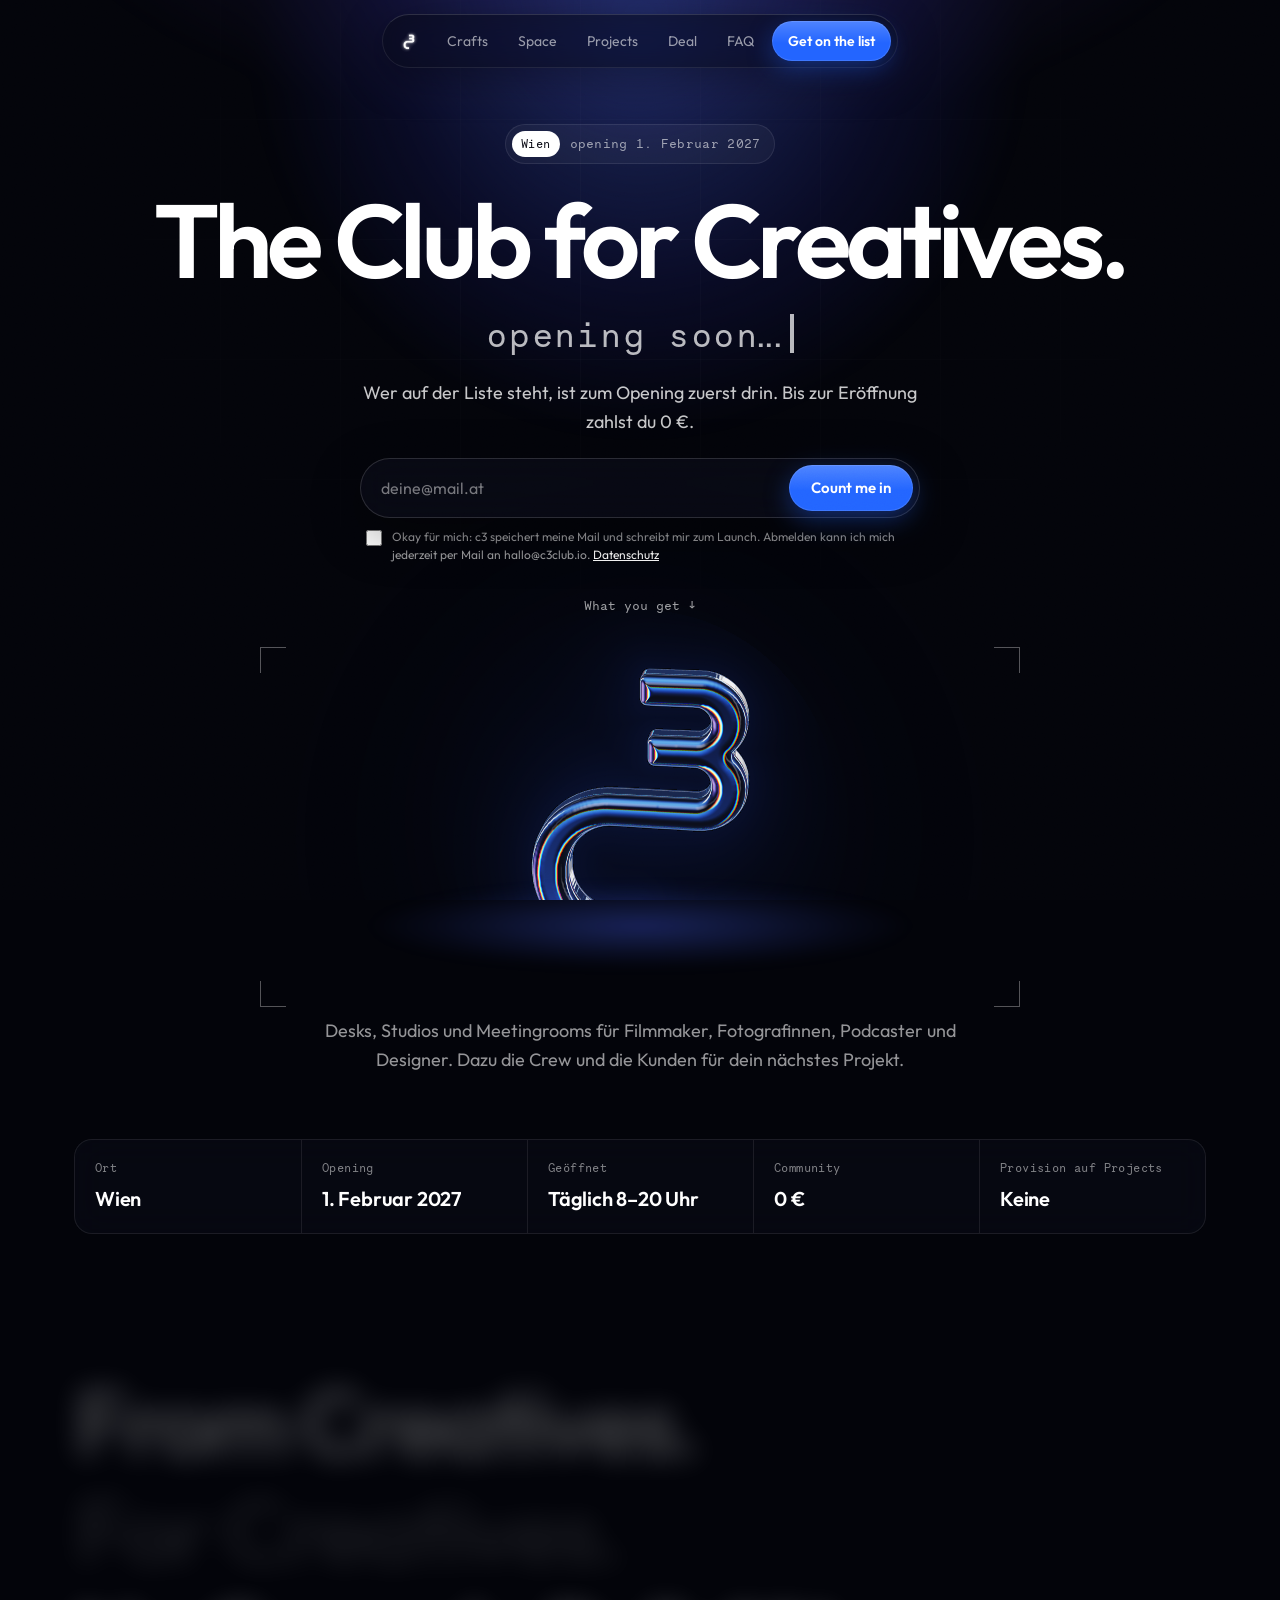
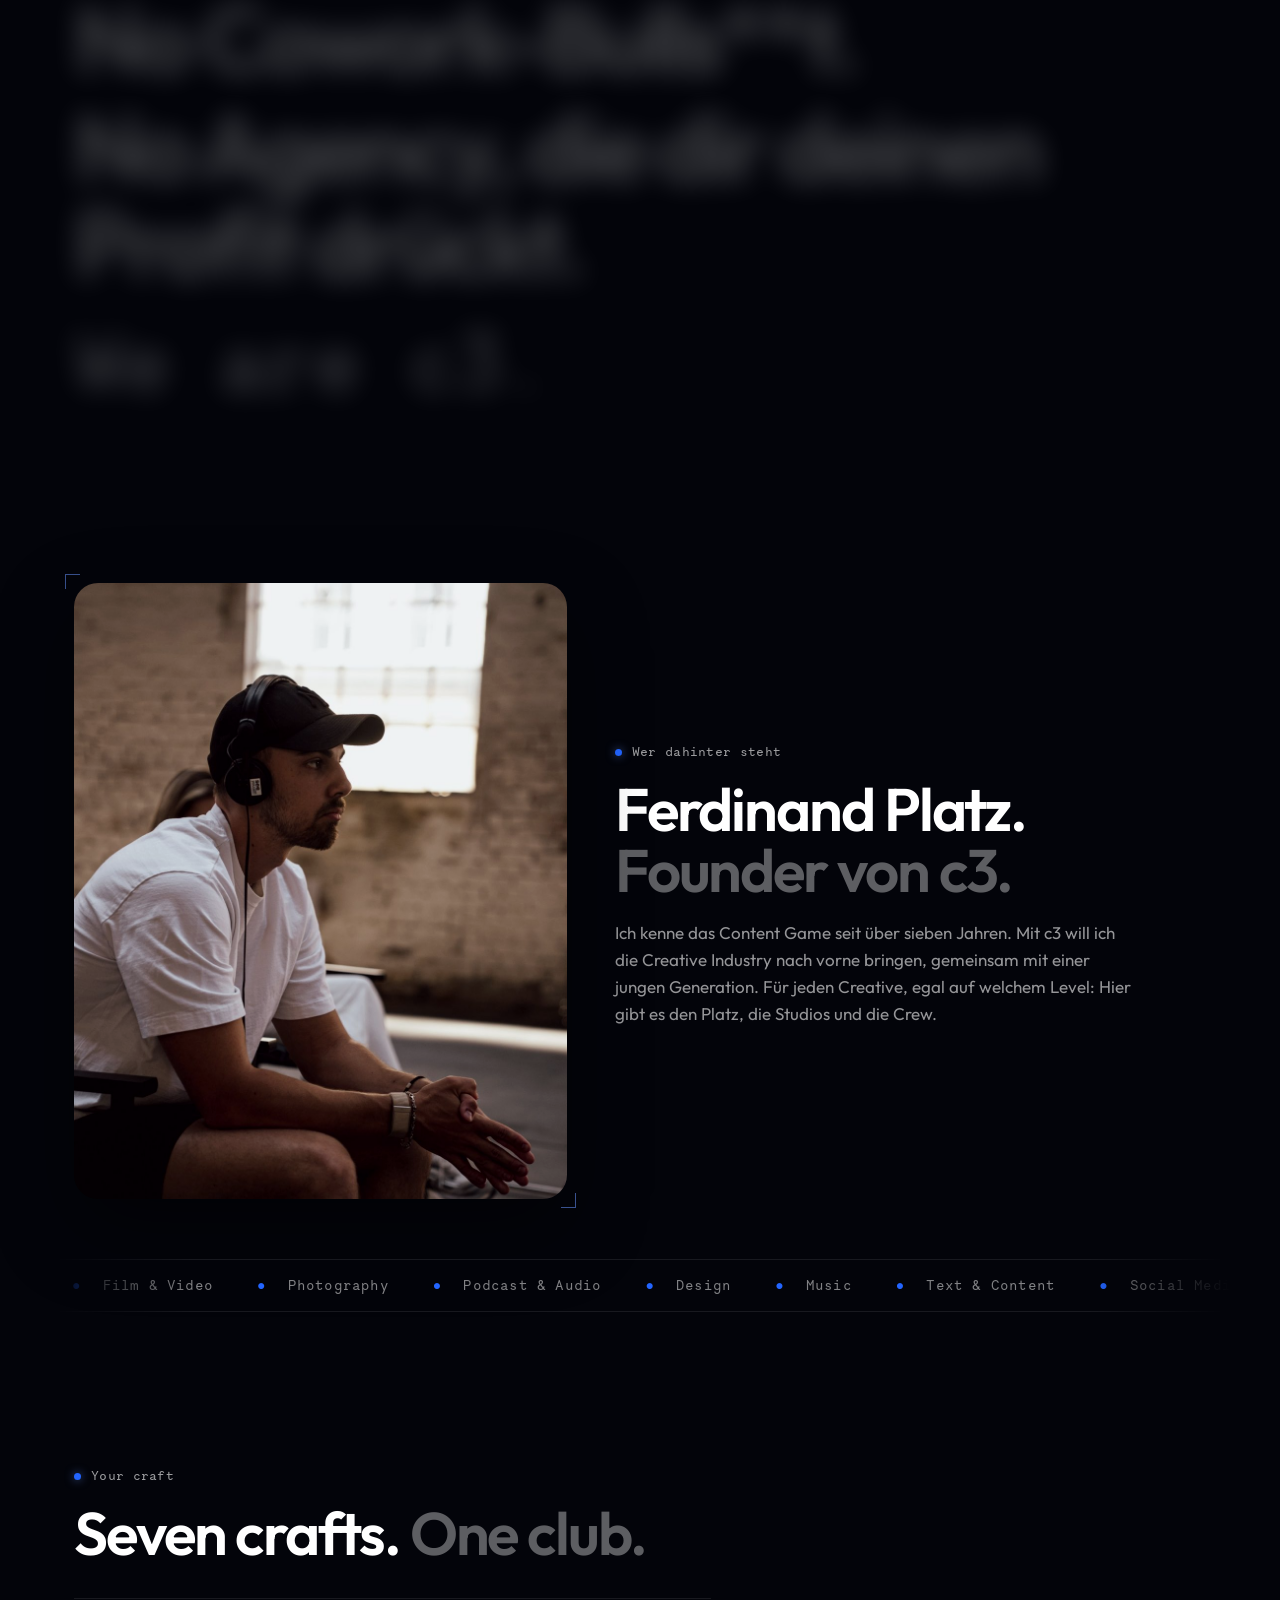
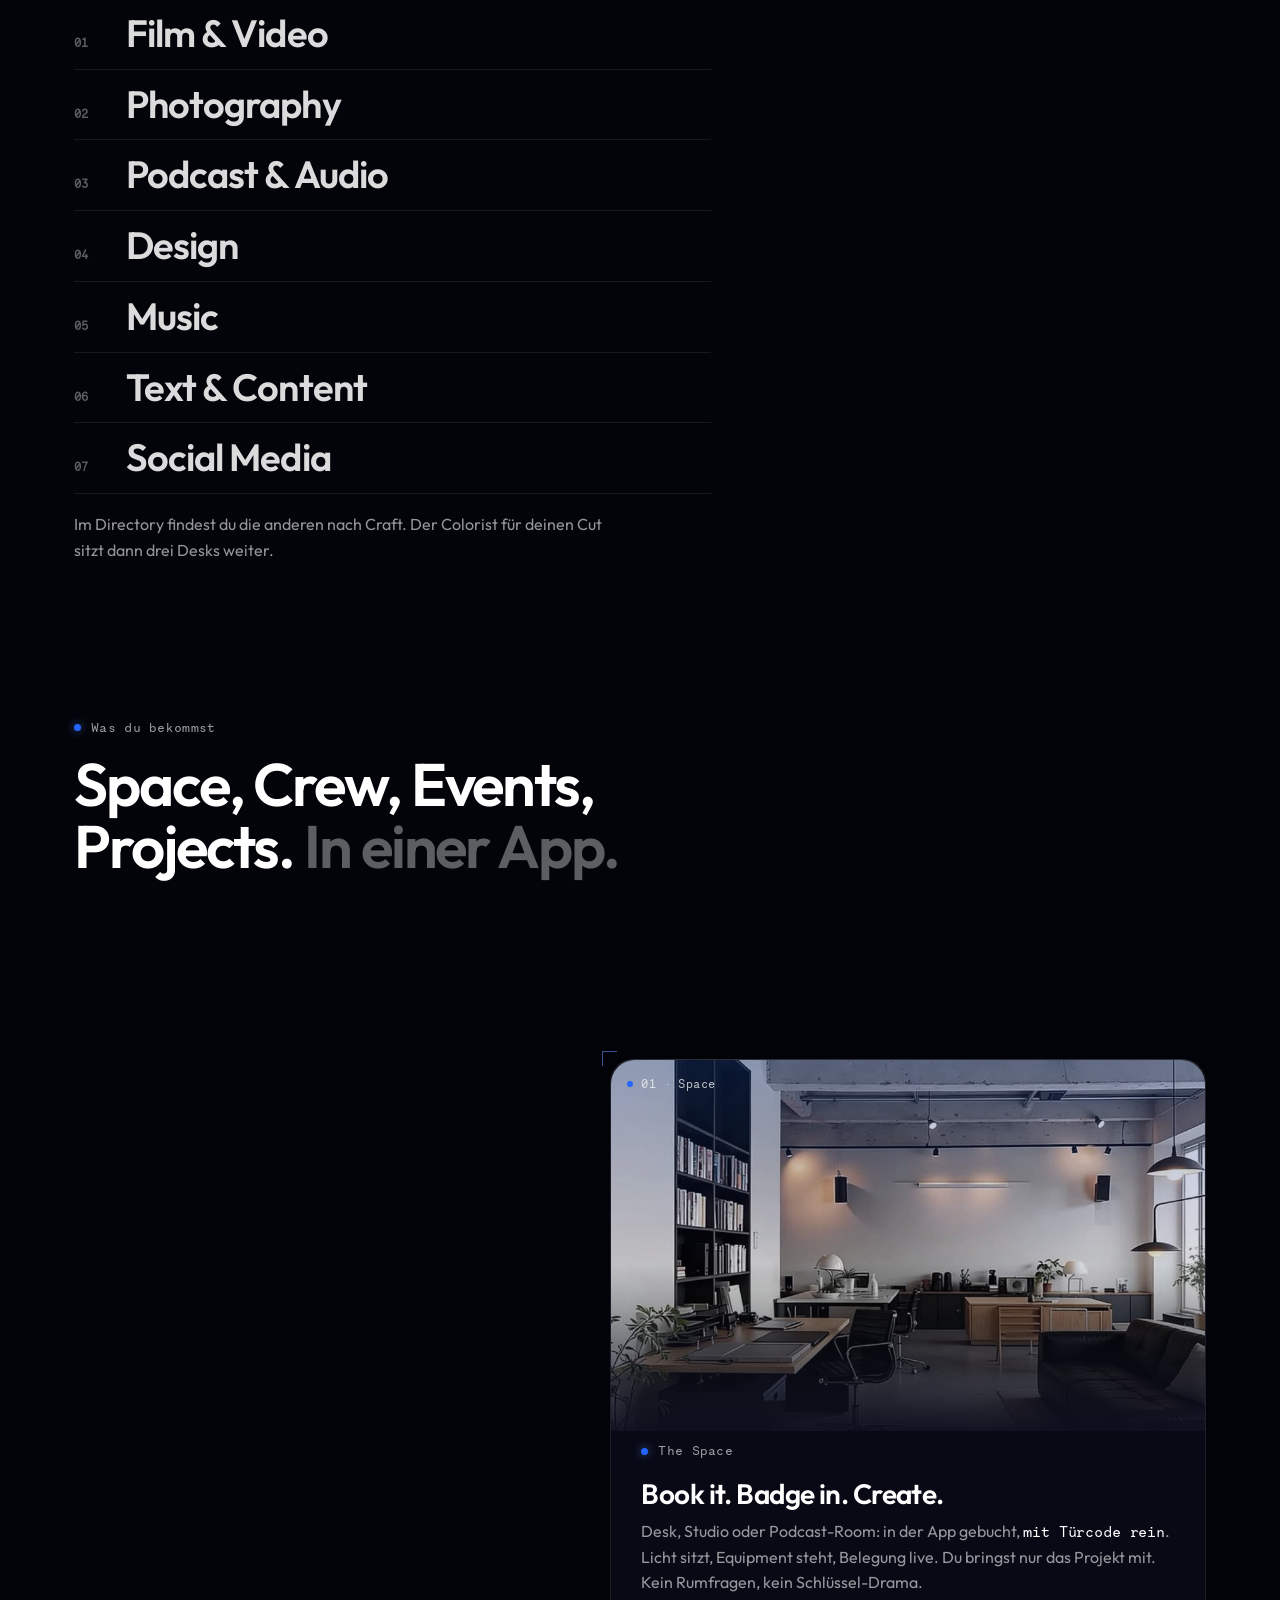
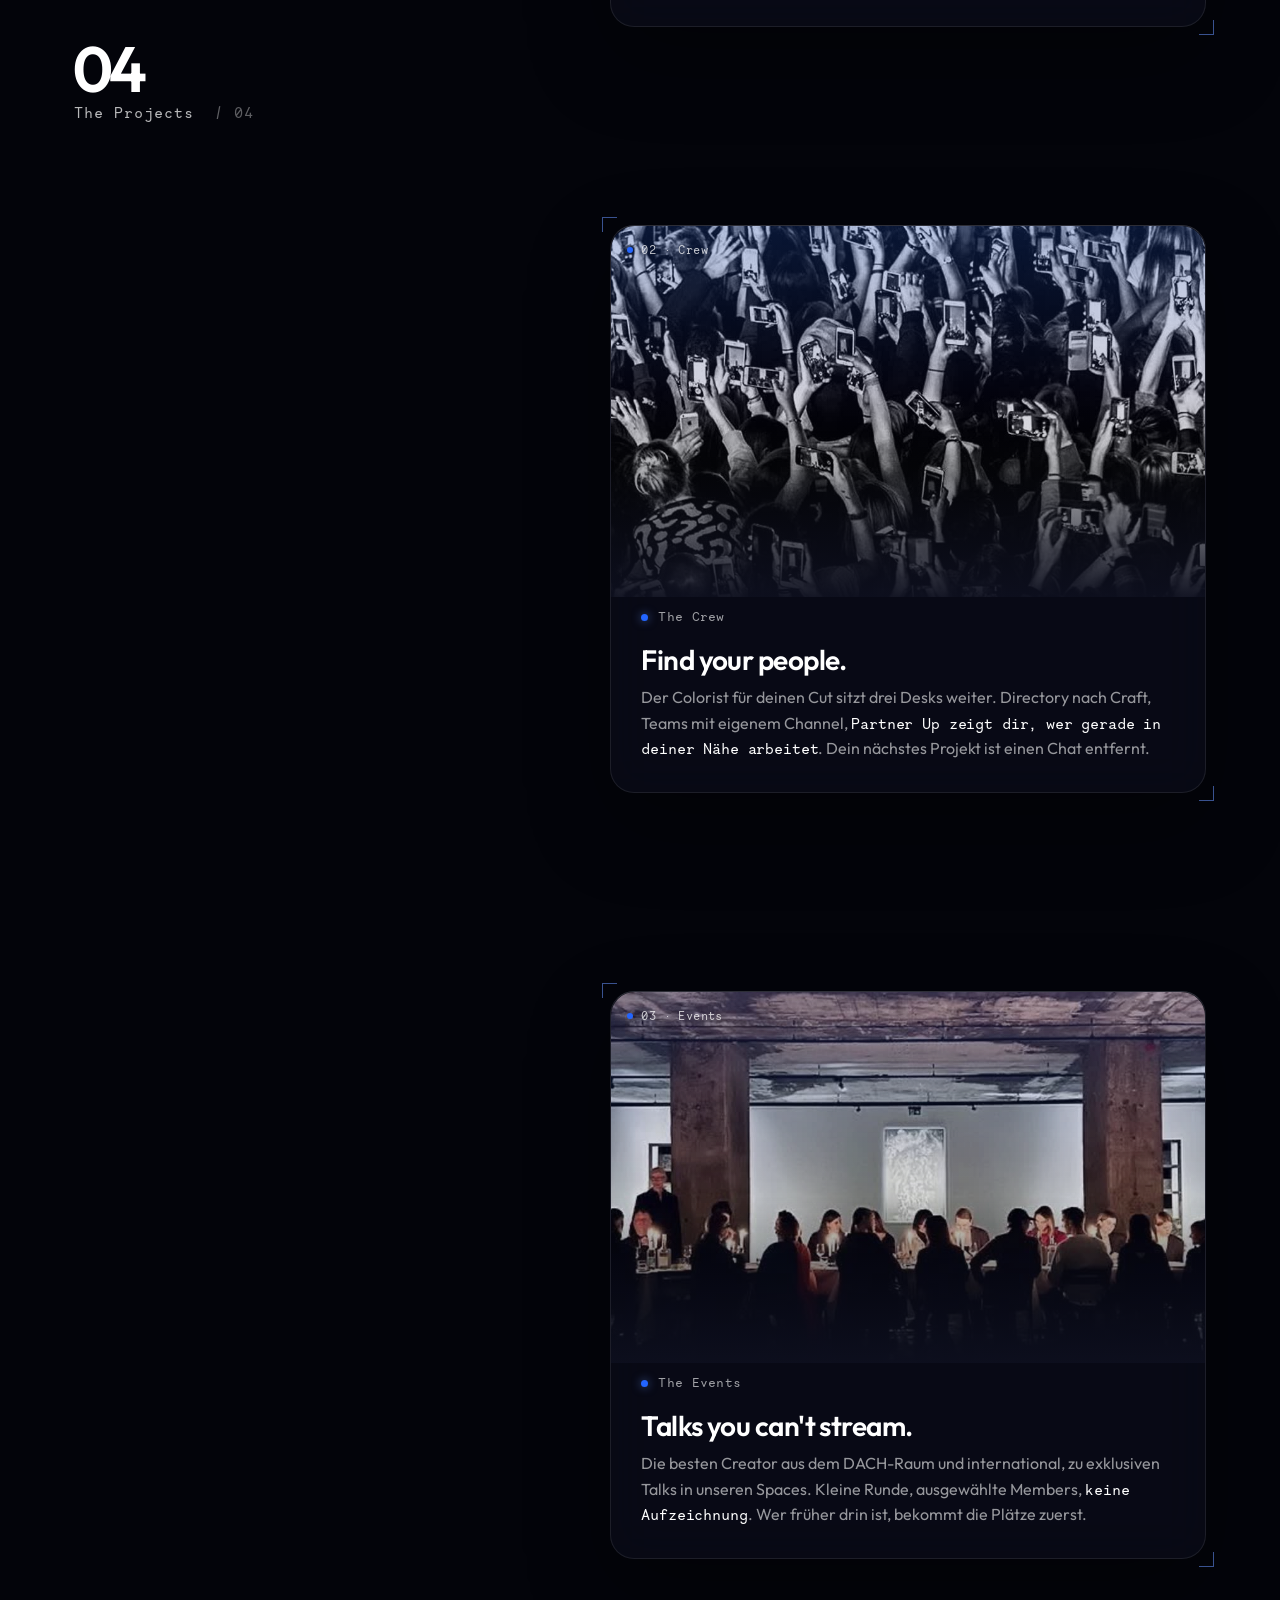
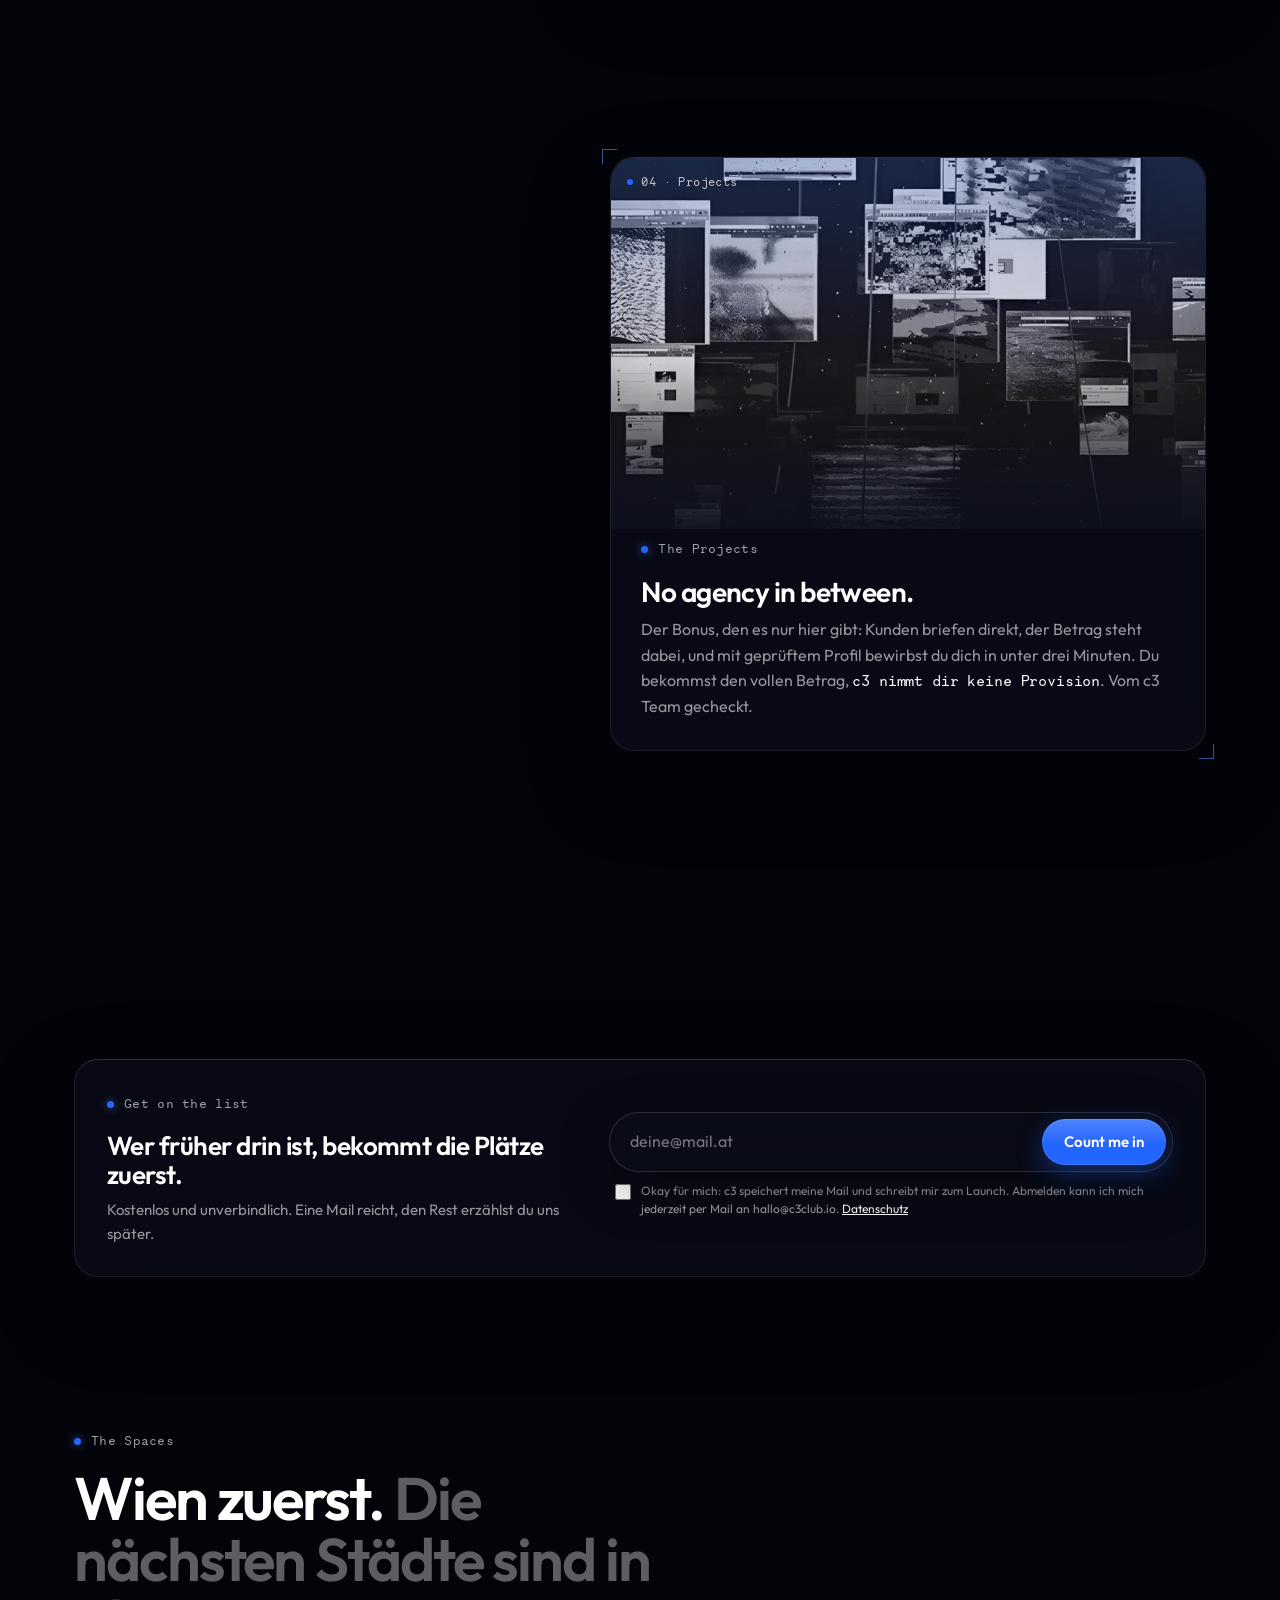
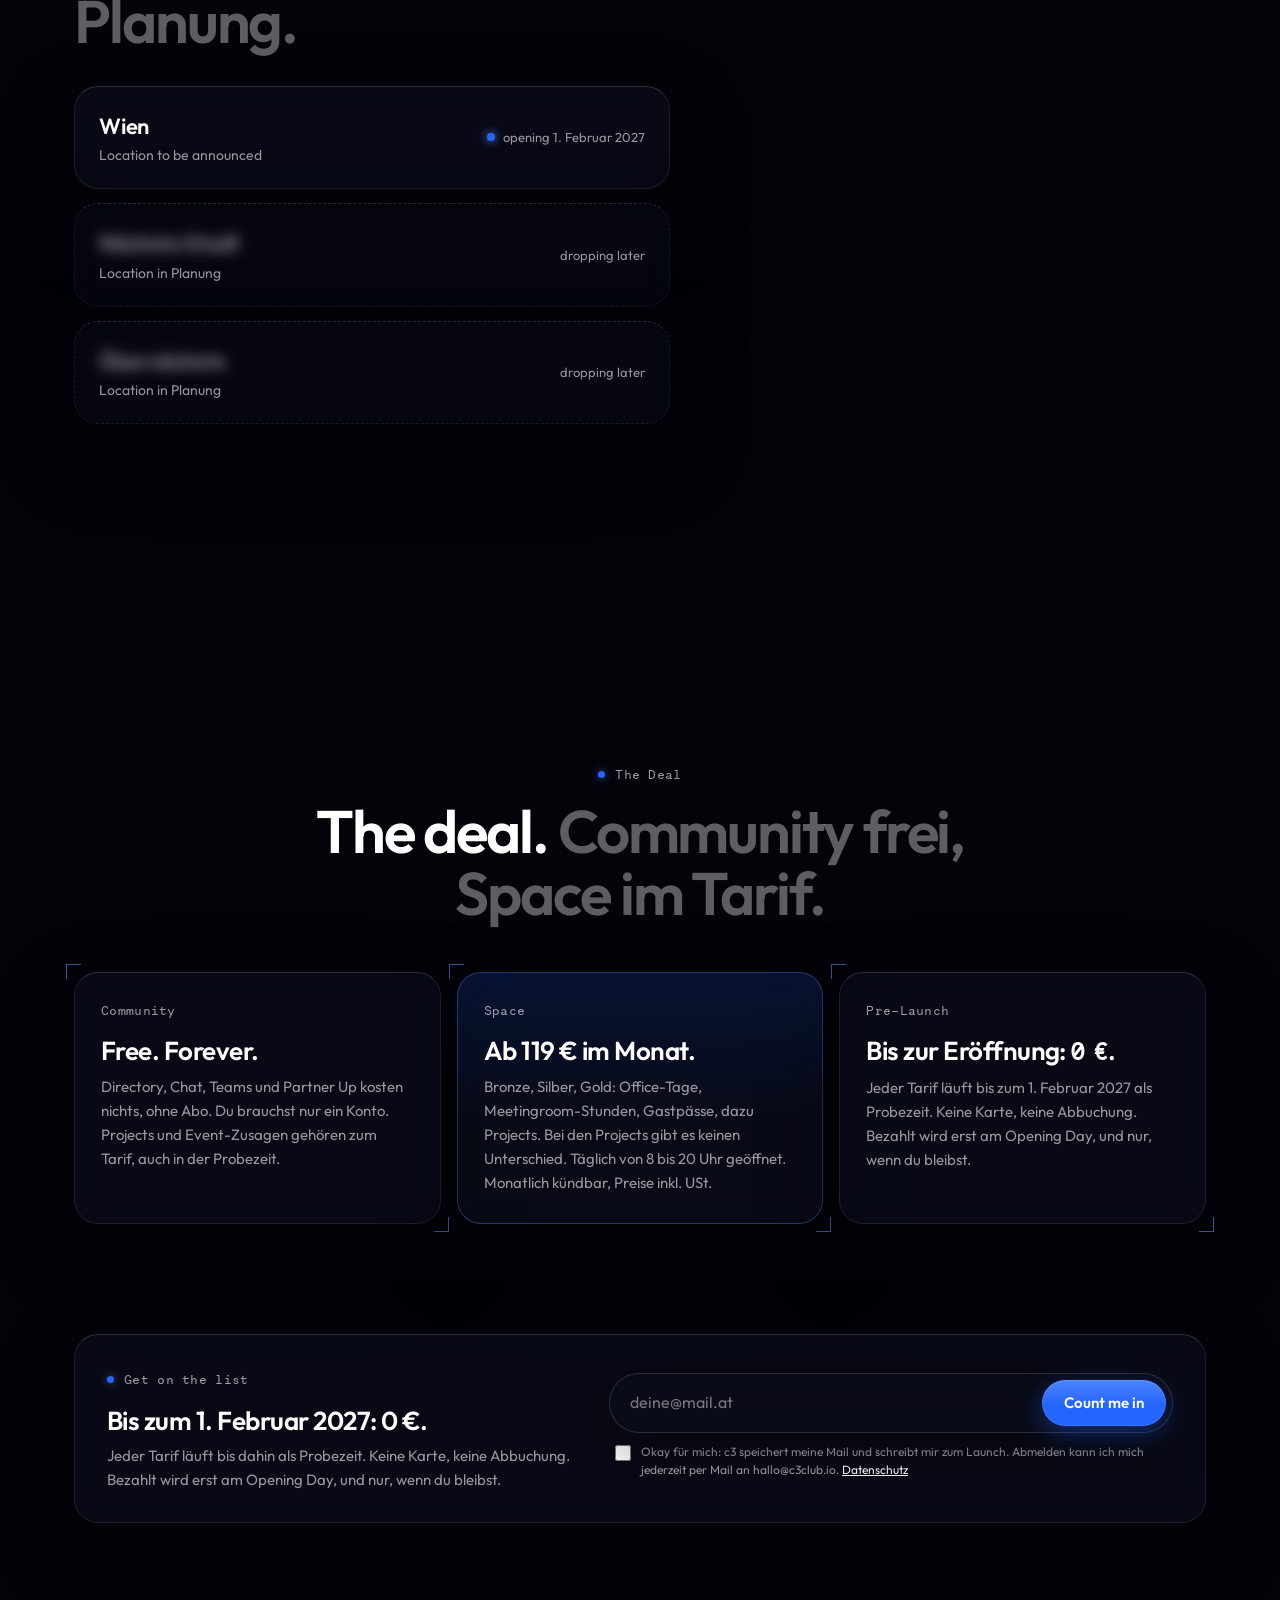
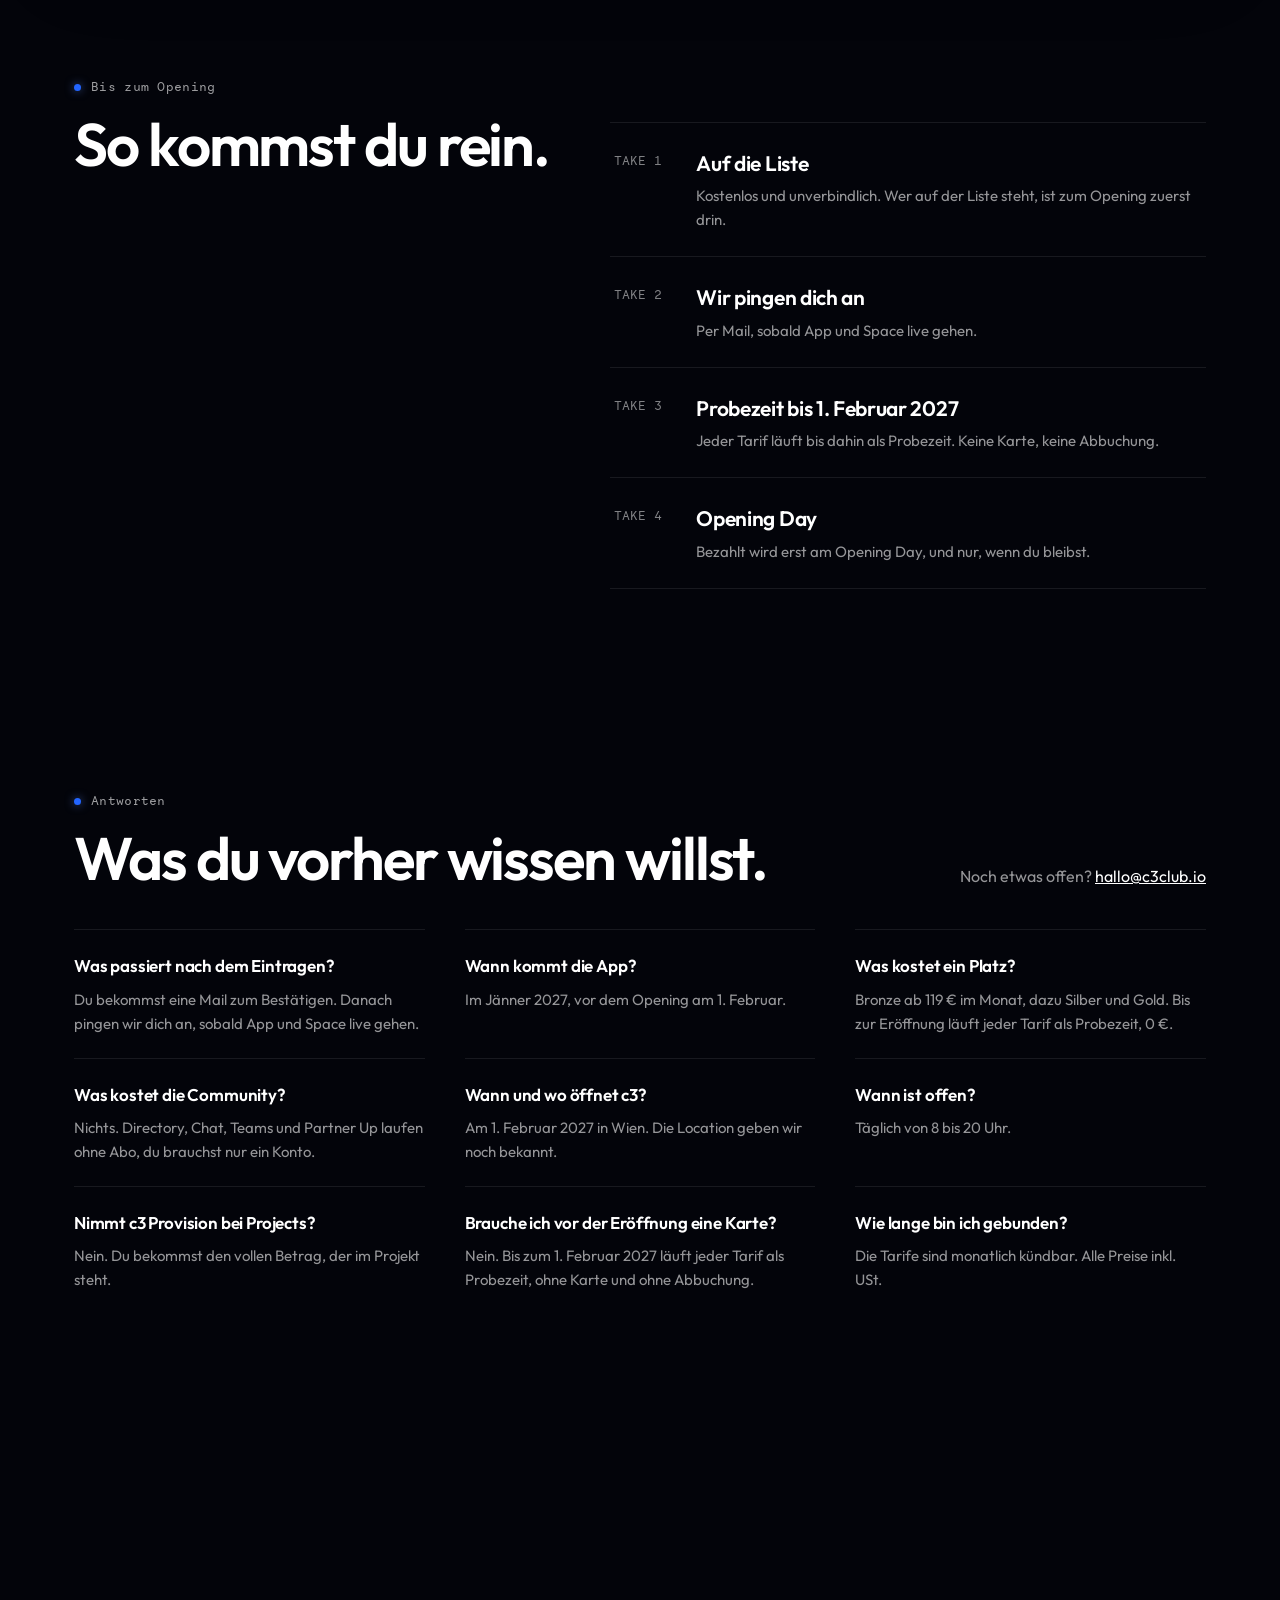
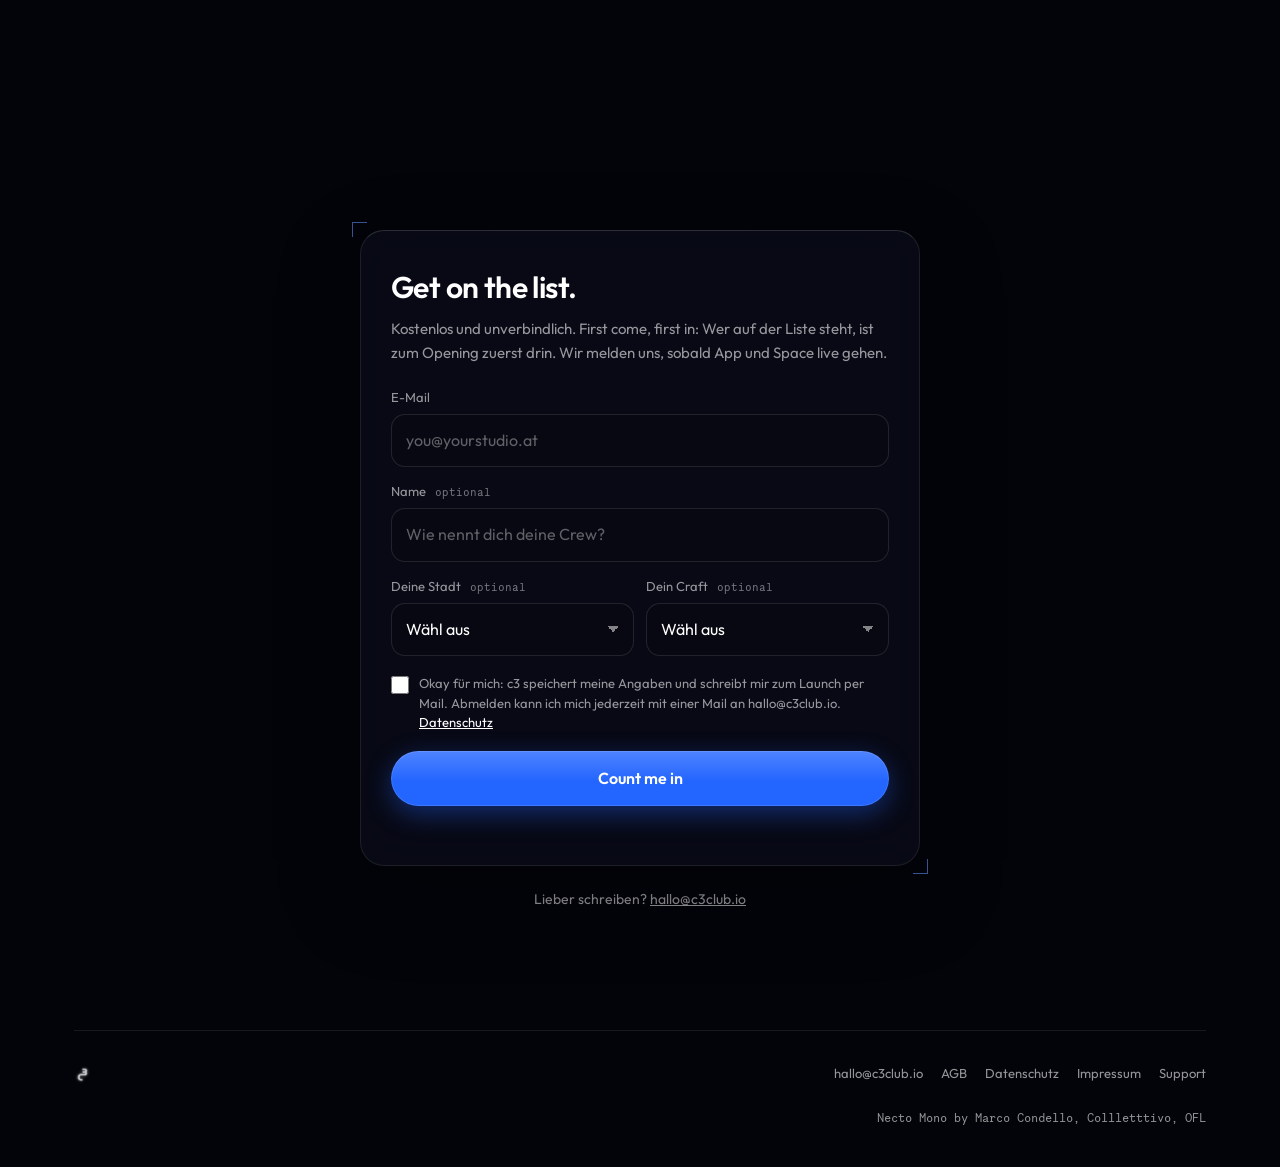
==== commit ad7ab4cd: "Stand ae4c1dc Co-Authored-By: Claude Opus 5.5 <noreply@anthropic.com>" ====
--- a/index.html
+++ b/index.html
@@ -3,21 +3,19 @@
 <head>
 <meta charset="utf-8">
 <meta name="viewport" content="width=device-width, initial-scale=1">
-<title>c3 Creative Creator Club – The Club for Creatives, opening soon in Wien</title>
-<meta name="description" content="c3 is the club for creatives. From creatives, for creatives: desks, studios, crew and projects. First space in Wien, opening February 2027. Get on the list and be first in.">
+<title>c3 Creative Creator Club · Coworking, Studios und Podcast-Room in Wien</title>
+<meta name="description" content="c3 ist der Club für Kreative in Wien: Desks, Studios, Podcast-Room und Meetingrooms, dazu Crew und Projekte ohne Provision. Opening am 1. Februar 2027, bis dahin 0 €. Jetzt kostenlos auf die Liste.">
 <link rel="canonical" href="https://c3club.io/">
-<meta property="og:title" content="c3 – The Club for Creatives. Opening soon.">
-<meta property="og:description" content="From creatives, for creatives. Wien, Februar 2027. Get on the list.">
+<meta property="og:title" content="c3 · The Club for Creatives. Wien, 1. Februar 2027.">
+<meta property="og:description" content="Desks, Studios, Podcast-Room und Projekte ohne Provision. Die Liste entscheidet, wer zuerst reinkommt.">
 <meta property="og:image" content="https://c3club.io/social.png">
 <meta property="og:url" content="https://c3club.io/">
 <meta property="og:type" content="website">
-<meta property="og:locale" content="en_US">
-<meta property="og:locale:alternate" content="de_AT">
+<meta property="og:locale" content="de_AT">
 <meta name="twitter:card" content="summary_large_image">
 <meta name="theme-color" content="#03040A">
 <link rel="icon" href="/favicon.png">
 <link rel="apple-touch-icon" href="/favicon.png">
-<link rel="preload" href="/3d/c3-feld16.png" as="image">
 <link rel="preload" href="/fonts/NectoMono-Regular.woff2" as="font" type="font/woff2" crossorigin>
 <link rel="stylesheet" href="/_stil.css">
 <script type="application/ld+json">
@@ -227,7 +225,6 @@
   .angebot h3 { font-size: 26px; line-height: 1.15; letter-spacing: -0.02em; margin: 0 0 10px; }
   .angebot p { margin: 0; font-size: 15px; }
   .angebot.mitte { background: linear-gradient(180deg, rgba(35,101,255,0.16), rgba(13,15,30,0.56) 60%); border-color: rgba(102,148,255,0.3); }
-  .geheimzahl { filter: blur(6px); user-select: none; display: inline-block; }
   .deal .klein { color: var(--txt3); font-size: 14px; margin-top: 20px; }
   @media (max-width: 900px) { .angebote { grid-template-columns: 1fr; } }
 
@@ -302,8 +299,59 @@
     .handyleiste .knopf-blau { flex: 1; min-height: 46px; font-size: 15px; }
     .handyleiste .knopf-leise { min-height: 46px; padding: 10px 18px; }
     .handyleiste.weg { transform: translateY(140%); opacity: 0; }
+    .eingetragen .handyleiste { display: none; }
     body { padding-bottom: 90px; }
   }
+
+
+  /* ── V2: Anmelden ohne Umweg ── */
+  .unsichtbar { position: absolute; width: 1px; height: 1px; overflow: hidden; clip: rect(0 0 0 0); white-space: nowrap; }
+  .held .versprechen { max-width: 600px; margin: 22px auto 0; font-size: 18px; color: rgba(255,255,255,0.78); }
+  .anmeldung-schnell { max-width: 560px; margin: 22px auto 0; text-align: left; }
+  .schnell-zeile { display: flex; gap: 6px; padding: 6px; border-radius: 99px; background: rgba(10,12,24,0.7); border: 1px solid rgba(255,255,255,0.14);
+    -webkit-backdrop-filter: blur(16px); backdrop-filter: blur(16px); box-shadow: 0 16px 50px rgba(0,0,0,0.4); }
+  .schnell-zeile:focus-within { border-color: var(--glow); box-shadow: 0 0 0 3px rgba(102,148,255,0.2), 0 16px 50px rgba(0,0,0,0.4); }
+  .schnell-zeile input { flex: 1; min-width: 0; font: inherit; font-size: 16px; color: var(--txt); background: transparent; border: 0; outline: none; padding: 10px 14px; }
+  .schnell-zeile input::placeholder { color: rgba(255,255,255,0.45); }
+  .schnell-zeile .knopf-blau { min-height: 46px; padding: 10px 22px; font-size: 15px; white-space: nowrap; }
+  .einwilligung.klein { font-size: 12px; margin: 10px 6px 0; color: rgba(255,255,255,0.6); }
+  .einwilligung.klein input { width: 16px; height: 16px; }
+  .anmeldung-schnell .fehler { margin: 6px 8px 0; min-height: 0; }
+  .held .weiter { display: inline-block; margin-top: 18px; font-family: var(--mono); font-size: 13px; color: rgba(255,255,255,0.62); text-decoration: none; padding: 8px 4px; }
+  .held .weiter:hover { color: #fff; }
+  .held .buehne { height: clamp(260px, 40vh, 480px); }
+  .anmeldung .danke { text-align: center; padding: 10px 0 2px; }
+  .anmeldung-schnell .danke { padding: 18px 20px; border-radius: 22px; background: rgba(10,12,24,0.7); border: 1px solid rgba(102,148,255,0.35); }
+  .danke h3 { margin: 0 0 6px; font-size: 22px; letter-spacing: -0.01em; }
+  .teilen { margin-top: 16px; padding-top: 14px; border-top: 1px solid var(--linie); }
+  .teilen p { margin: 0 0 10px; font-size: 14px; color: rgba(255,255,255,0.72); }
+  .teilen-knoepfe { display: flex; gap: 8px; justify-content: center; flex-wrap: wrap; }
+  .teilen-knoepfe a, .teilen-knoepfe button { font: inherit; font-size: 14px; font-weight: 500; color: var(--txt); text-decoration: none; cursor: pointer;
+    min-height: 44px; padding: 10px 16px; border-radius: 99px; border: 1px solid var(--linie); background: rgba(255,255,255,0.05); }
+  .teilen-knoepfe a:hover, .teilen-knoepfe button:hover { border-color: rgba(255,255,255,0.3); }
+  .optional { font-family: var(--mono); font-size: 11px; color: rgba(255,255,255,0.45); margin-left: 6px; }
+  @media (max-width: 520px) { .schnell-zeile { border-radius: 22px; flex-direction: column; } .schnell-zeile .knopf-blau { width: 100%; } .held .versprechen { font-size: 16px; } }
+
+  /* Gruender: ein Gesicht hinter dem Club. */
+  .gruender { display: grid; grid-template-columns: minmax(0, 5fr) minmax(0, 6fr); gap: 48px; align-items: center; padding-top: 140px; }
+  .gruender-bild { margin: 0; border-radius: 24px; overflow: visible; }
+  .gruender-bild img { display: block; width: 100%; height: auto; aspect-ratio: 4 / 5; object-fit: cover; object-position: 50% 30%; border-radius: 24px;
+    filter: saturate(0.85) contrast(1.05); box-shadow: 0 30px 80px rgba(0,0,0,0.45); }
+  .gruender-text p { font-size: 17px; max-width: 520px; }
+  .gruender-text a { color: #fff; }
+  @media (max-width: 860px) { .gruender { grid-template-columns: 1fr; gap: 28px; padding-top: 110px; } .gruender-bild { max-width: 420px; } }
+
+  /* Zwischenruf: dieselbe Anmeldung unterwegs, damit niemand bis ganz unten muss. */
+  .zwischenruf { display: grid; grid-template-columns: minmax(0, 5fr) minmax(0, 6fr); gap: 32px; align-items: center; padding: 30px 32px; margin-top: 110px; }
+  .zwischenruf h3 { font-size: 26px; line-height: 1.15; letter-spacing: -0.02em; margin: 0 0 8px; }
+  .zwischenruf p { margin: 0; font-size: 15px; }
+  .zwischenruf .anmeldung-schnell { margin: 0; max-width: none; }
+  /* Wer eingetragen ist, wird nicht noch zweimal gefragt. */
+  .eingetragen .zwischenruf { display: none; }
+  @media (max-width: 860px) { .zwischenruf { grid-template-columns: 1fr; gap: 18px; padding: 24px 20px; } }
+
+  /* Kleine gedaempfte Schrift lesbar (vorher 36 % Weiss, etwa 3:1). */
+  .fuss, .fuss a, .oder, .stadt .bald, .schriftnachweis { color: rgba(255,255,255,0.58); }
 
   /* Einblenden beim Scrollen: leise, die Bewegung kommt vom Zeichen. */
   .auf { opacity: 0; transform: translateY(18px) scale(0.985); transition: opacity .7s ease, transform .7s cubic-bezier(.2,.7,.2,1); }
@@ -329,25 +377,36 @@
     <a class="weg" href="#projects">Projects</a>
     <a class="weg" href="#deal">Deal</a>
     <a class="weg" href="#antworten">FAQ</a>
-    <a class="knopf-blau" href="#liste">Get on the list</a>
+    <a class="knopf-blau" href="#liste" data-ziel="leiste-liste">Get on the list</a>
   </nav>
 </div>
 
 <main class="rahmen" id="inhalt">
 
-<header class="held" data-c3="-24,4,0,1" data-c3-ort="#buehne" data-c3-gross="0.78">
+<header class="held" data-abschnitt="hero" data-c3="-24,4,0,1" data-c3-ort="#buehne" data-c3-gross="0.78" data-c3-halten>
   <div class="kicker"><b>Wien</b><span>opening 1. Februar 2027</span></div>
   <h1><span class="eins">The Club for Creatives.</span><span class="zwei">opening soon<span class="punkte">..</span>.</span></h1>
-  <div class="tun">
-    <a class="knopf-hell" href="#liste">Get on the list</a>
-    <a class="knopf-leise" href="#space">What you get</a>
-  </div>
+  <p class="versprechen">Wer auf der Liste steht, ist zum Opening zuerst drin. Bis zur Eröffnung zahlst du 0&nbsp;€.</p>
+  <div class="anmeldung anmeldung-schnell" data-form="hero">
+    <form class="schnell" novalidate>
+      <div class="schnell-zeile">
+        <label class="unsichtbar" for="email-hero">E-Mail</label>
+        <input id="email-hero" name="email" type="email" inputmode="email" autocomplete="email" placeholder="deine@mail.at" required>
+        <button class="knopf-blau" type="submit" data-ziel="hero-senden">Count me in</button>
+      </div>
+      <label class="einwilligung klein"><input name="ok" type="checkbox" required><span>Okay für mich: c3 speichert meine Mail und schreibt mir zum Launch. Abmelden kann ich mich jederzeit per Mail an hallo@c3club.io. <a href="/datenschutz">Datenschutz</a></span></label>
+      <div class="honig" aria-hidden="true"><label>Website <input name="website" type="text" tabindex="-1" autocomplete="off"></label></div>
+      <div class="ts"></div>
+      <p class="fehler" aria-live="polite"></p>
+    </form>
+  </div>
+  <a class="weiter" href="#space" data-ziel="hero-what-you-get">What you get ↓</a>
   <div class="buehne" id="buehne">
     <img class="ersatz" src="/wortmarke.png" alt="">
     <div class="sucher" aria-hidden="true"><i></i><i></i><i></i><i></i></div>
   </div>
   <p class="lead">
-    Ein Ecosystem from Creatives for Creatives. Desks, Studios und Meetingrooms
+    Desks, Studios und Meetingrooms
     für Filmmaker, Fotografinnen, Podcaster und Designer. Dazu die Crew und
     die Kunden für dein nächstes Projekt.
   </p>
@@ -361,13 +420,22 @@
   <div role="listitem"><span class="mono">Provision auf Projects</span><b>Keine</b></div>
 </div>
 
-<section class="manifest" id="manifest" aria-label="Manifest" data-c3="0,-6,0,0.3" data-c3-gross="0.5">
+<section class="manifest" data-abschnitt="manifest" id="manifest" aria-label="Manifest" data-c3="0,-6,0,0.3" data-c3-gross="0.5">
   <p class="fokus">From Creatives.</p>
   <p class="fokus dim">For Creatives.</p>
   <p class="fokus">No Cowork-Bulls**t.</p>
   <p class="fokus">No Agency, die dir deinen Profit drückt.</p>
   <p class="fokus marke">We are c3.</p>
 </section>
+
+<section class="gruender" aria-labelledby="gruender-kopf" data-abschnitt="gruender">
+  <figure class="gruender-bild marken auf"><img src="/img/gruender.jpg" alt="Ferdinand Platz mit Kopfhörern am Set" width="1000" height="1497" loading="lazy"></figure>
+  <div class="gruender-text auf">
+    <span class="etikett">Wer dahinter steht</span>
+    <h2 class="gross" id="gruender-kopf">Ferdinand Platz. <span class="dim">Founder von c3.</span></h2>
+    <p>Ich kenne das Content Game seit über sieben Jahren. Mit c3 will ich die Creative Industry nach vorne bringen, gemeinsam mit einer jungen Generation. Für jeden Creative, egal auf welchem Level: Hier gibt es den Platz, die Studios und die Crew.</p>
+  </div>
+</section>
 <div class="ticker" aria-hidden="true">
   <div class="lauf">
     <span><i>●</i>Film &amp; Video</span><span><i>●</i>Photography</span><span><i>●</i>Podcast &amp; Audio</span><span><i>●</i>Design</span><span><i>●</i>Music</span><span><i>●</i>Text &amp; Content</span><span><i>●</i>Social Media</span><span><i>●</i>Wien 2027</span>
@@ -375,7 +443,7 @@
   </div>
 </div>
 
-<section class="crafts" id="crafts" aria-labelledby="crafts-kopf" data-c3="34,-8,6,1" data-c3-ort="#craftsPlatz" data-c3-dreh="1" data-c3-bogen="1">
+<section class="crafts" data-abschnitt="crafts" id="crafts" aria-labelledby="crafts-kopf" data-c3="34,-8,6,1" data-c3-ort="#craftsPlatz" data-c3-dreh="1" data-c3-bogen="1">
   <div>
     <div class="auf">
       <span class="etikett">Your craft</span>
@@ -395,7 +463,7 @@
   <div class="platz" id="craftsPlatz" aria-hidden="true"></div>
 </section>
 
-<section class="bedarf" aria-labelledby="bedarf-kopf">
+<section class="bedarf" data-abschnitt="karten" aria-labelledby="bedarf-kopf">
   <div class="kopf auf">
     <span class="etikett">Was du bekommst</span>
     <h2 class="gross" id="bedarf-kopf">Space, Crew, Events, Projects. <span class="dim">In einer App.</span></h2>
@@ -438,8 +506,29 @@
     </div>
   </div>
 </section>
-
-<section class="staedte-teil" aria-labelledby="staedte-kopf" data-c3="38,-6,4,1" data-c3-ort="#staedtePlatz" data-c3-dreh="-1" data-c3-bogen="1">
+<aside class="zwischenruf glas auf" aria-label="Auf die Liste" data-abschnitt="nach-karten">
+  <div class="zwischenruf-text">
+    <span class="etikett">Get on the list</span>
+    <h3>Wer früher drin ist, bekommt die Plätze zuerst.</h3>
+    <p>Kostenlos und unverbindlich. Eine Mail reicht, den Rest erzählst du uns später.</p>
+  </div>
+  <div class="anmeldung anmeldung-schnell" data-form="nach-karten">
+    <form class="schnell" novalidate>
+      <div class="schnell-zeile">
+        <label class="unsichtbar" for="email-nach-karten">E-Mail</label>
+        <input id="email-nach-karten" name="email" type="email" inputmode="email" autocomplete="email" placeholder="deine@mail.at" required>
+        <button class="knopf-blau" type="submit" data-ziel="nach-karten-senden">Count me in</button>
+      </div>
+      <label class="einwilligung klein"><input name="ok" type="checkbox" required><span>Okay für mich: c3 speichert meine Mail und schreibt mir zum Launch. Abmelden kann ich mich jederzeit per Mail an hallo@c3club.io. <a href="/datenschutz">Datenschutz</a></span></label>
+      <div class="honig" aria-hidden="true"><label>Website <input name="website" type="text" tabindex="-1" autocomplete="off"></label></div>
+      <div class="ts"></div>
+      <p class="fehler" aria-live="polite"></p>
+    </form>
+  </div>
+</aside>
+
+
+<section class="staedte-teil" data-abschnitt="staedte" aria-labelledby="staedte-kopf" data-c3="38,-6,4,1" data-c3-ort="#staedtePlatz" data-c3-dreh="-1" data-c3-bogen="1">
   <div>
     <div class="auf">
       <span class="etikett">The Spaces</span>
@@ -463,7 +552,7 @@
   <div class="platz" id="staedtePlatz" aria-hidden="true"></div>
 </section>
 
-<section class="deal" id="deal" aria-labelledby="deal-kopf" data-c3="0,-8,0,1" data-c3-ort="#dealPlatz" data-c3-gross="0.9" data-c3-dreh="1" data-c3-bogen="-1">
+<section class="deal" data-abschnitt="deal" id="deal" aria-labelledby="deal-kopf" data-c3="0,-8,0,1" data-c3-ort="#dealPlatz" data-c3-gross="0.9" data-c3-dreh="1" data-c3-bogen="-1">
   <div class="platz-deal" id="dealPlatz" aria-hidden="true"></div>
   <div class="kopf auf">
     <span class="etikett">The Deal</span>
@@ -478,22 +567,41 @@
     </div>
     <div class="angebot glas mitte marken auf">
       <span class="tag">Space</span>
-      <!-- S-19: Hinter der Unschaerfe stand 149, der echte Einstieg ist 119 €.
-           Ein Platzhalter haelt die Neugier und steht nicht falsch im Quelltext. -->
-      <h3>Ab <span class="geheimzahl" aria-label="Preis folgt">•••</span> € im Monat.</h3>
+      <h3>Ab 119 € im Monat.</h3>
       <p>Bronze, Silber, Gold: Office-Tage, Meetingroom-Stunden, Gastpässe, dazu Projects. Bei den
          Projects gibt es keinen Unterschied. Täglich von 8 bis 20 Uhr geöffnet. Monatlich kündbar, Preise inkl. USt.</p>
     </div>
     <div class="angebot glas marken auf">
       <span class="tag">Pre-Launch</span>
-      <h3>Bis zur Eröffnung: <mark class="auswahl">0 €</mark>.</h3>
+      <h3>Bis zur Eröffnung: <mark class="auswahl">0&#8239;€</mark>.</h3>
       <p>Jeder Tarif läuft bis zum 1. Februar 2027 als Probezeit. Keine Karte,
          keine Abbuchung. Bezahlt wird erst am Opening Day, und nur, wenn du bleibst.</p>
     </div>
   </div>
 </section>
-
-<section class="ablauf" aria-labelledby="ablauf-kopf" data-c3="-26,10,-4,1" data-c3-ort="#ablaufPlatz" data-c3-dreh="-1" data-c3-bogen="-1">
+<aside class="zwischenruf glas auf" aria-label="Auf die Liste" data-abschnitt="nach-deal">
+  <div class="zwischenruf-text">
+    <span class="etikett">Get on the list</span>
+    <h3>Bis zum 1. Februar 2027: 0 €.</h3>
+    <p>Jeder Tarif läuft bis dahin als Probezeit. Keine Karte, keine Abbuchung. Bezahlt wird erst am Opening Day, und nur, wenn du bleibst.</p>
+  </div>
+  <div class="anmeldung anmeldung-schnell" data-form="nach-deal">
+    <form class="schnell" novalidate>
+      <div class="schnell-zeile">
+        <label class="unsichtbar" for="email-nach-deal">E-Mail</label>
+        <input id="email-nach-deal" name="email" type="email" inputmode="email" autocomplete="email" placeholder="deine@mail.at" required>
+        <button class="knopf-blau" type="submit" data-ziel="nach-deal-senden">Count me in</button>
+      </div>
+      <label class="einwilligung klein"><input name="ok" type="checkbox" required><span>Okay für mich: c3 speichert meine Mail und schreibt mir zum Launch. Abmelden kann ich mich jederzeit per Mail an hallo@c3club.io. <a href="/datenschutz">Datenschutz</a></span></label>
+      <div class="honig" aria-hidden="true"><label>Website <input name="website" type="text" tabindex="-1" autocomplete="off"></label></div>
+      <div class="ts"></div>
+      <p class="fehler" aria-live="polite"></p>
+    </form>
+  </div>
+</aside>
+
+
+<section class="ablauf" data-abschnitt="ablauf" aria-labelledby="ablauf-kopf" data-c3="-26,10,-4,1" data-c3-ort="#ablaufPlatz" data-c3-dreh="-1" data-c3-bogen="-1">
   <div>
     <div class="auf">
       <span class="etikett">Bis zum Opening</span>
@@ -502,14 +610,14 @@
     <div class="platz" id="ablaufPlatz" aria-hidden="true"></div>
   </div>
   <ol class="schritte">
-    <li class="schritt auf"><span class="take">TAKE 1</span><div><h3>Auf die Liste</h3><p>Kostenlos und unverbindlich. Die Liste entscheidet, wer zum Opening als Erste reinkommt.</p></div></li>
+    <li class="schritt auf"><span class="take">TAKE 1</span><div><h3>Auf die Liste</h3><p>Kostenlos und unverbindlich. Wer auf der Liste steht, ist zum Opening zuerst drin.</p></div></li>
     <li class="schritt auf"><span class="take">TAKE 2</span><div><h3>Wir pingen dich an</h3><p>Per Mail, sobald App und Space live gehen.</p></div></li>
     <li class="schritt auf"><span class="take">TAKE 3</span><div><h3>Probezeit bis 1. Februar 2027</h3><p>Jeder Tarif läuft bis dahin als Probezeit. Keine Karte, keine Abbuchung.</p></div></li>
     <li class="schritt auf"><span class="take">TAKE 4</span><div><h3>Opening Day</h3><p>Bezahlt wird erst am Opening Day, und nur, wenn du bleibst.</p></div></li>
   </ol>
 </section>
 
-<section class="antworten" id="antworten" aria-labelledby="antworten-kopf">
+<section class="antworten" data-abschnitt="antworten" id="antworten" aria-labelledby="antworten-kopf">
   <div class="kopf auf">
     <div>
       <span class="etikett">Antworten</span>
@@ -518,6 +626,9 @@
     <p>Noch etwas offen? <a href="mailto:hallo@c3club.io?subject=Frage%20zu%20c3">hallo@c3club.io</a></p>
   </div>
   <div class="fragen">
+    <div class="frage auf"><h3>Was passiert nach dem Eintragen?</h3><p>Du bekommst eine Mail zum Bestätigen. Danach pingen wir dich an, sobald App und Space live gehen.</p></div>
+    <div class="frage auf"><h3>Wann kommt die App?</h3><p>Im Jänner 2027, vor dem Opening am 1. Februar.</p></div>
+    <div class="frage auf"><h3>Was kostet ein Platz?</h3><p>Bronze ab 119 € im Monat, dazu Silber und Gold. Bis zur Eröffnung läuft jeder Tarif als Probezeit, 0 €.</p></div>
     <div class="frage auf"><h3>Was kostet die Community?</h3><p>Nichts. Directory, Chat, Teams und Partner Up laufen ohne Abo, du brauchst nur ein Konto.</p></div>
     <div class="frage auf"><h3>Wann und wo öffnet c3?</h3><p>Am 1. Februar 2027 in Wien. Die Location geben wir noch bekannt.</p></div>
     <div class="frage auf"><h3>Wann ist offen?</h3><p>Täglich von 8 bis 20 Uhr.</p></div>
@@ -527,24 +638,24 @@
   </div>
 </section>
 
-<section class="liste" id="liste" aria-label="Warteliste" data-c3="0,0,0,1" data-c3-ort="#listePlatz" data-c3-gross="0.86" data-c3-dreh="1" data-c3-bogen="1">
+<section class="liste" id="liste" aria-label="Warteliste" data-abschnitt="liste" data-c3="0,0,0,1" data-c3-ort="#listePlatz" data-c3-gross="0.86" data-c3-dreh="1" data-c3-bogen="1">
   <div class="platz" id="listePlatz" aria-hidden="true"></div>
-  <div class="karte glas marken" id="karte">
-    <form id="form" novalidate>
+  <div class="karte glas marken anmeldung" id="karte" data-form="liste">
+    <form novalidate>
       <h2>Get on the list.</h2>
-      <p class="unter">Kostenlos und unverbindlich. First come, first in: Die Liste entscheidet, wer zum Opening als Erste reinkommt. Wir pingen dich an, sobald App und Space live gehen.</p>
+      <p class="unter">Kostenlos und unverbindlich. First come, first in: Wer auf der Liste steht, ist zum Opening zuerst drin. Wir melden uns, sobald App und Space live gehen.</p>
 
       <div class="feld">
         <label for="email">E-Mail</label>
         <input id="email" name="email" type="email" inputmode="email" autocomplete="email" placeholder="you@yourstudio.at" required>
       </div>
       <div class="feld">
-        <label for="name">Name</label>
+        <label for="name">Name <span class="optional">optional</span></label>
         <input id="name" name="name" type="text" autocomplete="name" placeholder="Wie nennt dich deine Crew?" maxlength="80">
       </div>
       <div class="zwei">
         <div class="feld">
-          <label for="stadt">Deine Stadt</label>
+          <label for="stadt">Deine Stadt <span class="optional">optional</span></label>
           <select id="stadt" name="stadt">
             <option value="">Wähl aus</option>
             <option>Wien</option>
@@ -557,38 +668,34 @@
           </select>
         </div>
         <div class="feld">
-          <label for="gewerk">Dein Craft</label>
+          <label for="gewerk">Dein Craft <span class="optional">optional</span></label>
           <select id="gewerk" name="gewerk">
             <option value="">Wähl aus</option>
-            <option>Film &amp; Video</option>
-            <option>Fotografie</option>
-            <option>Podcast &amp; Audio</option>
-            <option>Design</option>
-            <option>Musik</option>
-            <option>Text &amp; Content</option>
-            <option>Social Media</option>
-            <option>Anderes</option>
+            <option value="Film &amp; Video">Film &amp; Video</option>
+            <option value="Fotografie">Photography</option>
+            <option value="Podcast &amp; Audio">Podcast &amp; Audio</option>
+            <option value="Design">Design</option>
+            <option value="Musik">Music</option>
+            <option value="Text &amp; Content">Text &amp; Content</option>
+            <option value="Social Media">Social Media</option>
+            <option value="Anderes">Other</option>
           </select>
         </div>
       </div>
       <div class="honig" aria-hidden="true">
         <label>Website <input name="website" type="text" tabindex="-1" autocomplete="off"></label>
       </div>
+      <div class="ts"></div>
       <label class="einwilligung">
-        <input id="ok" type="checkbox" required>
-        <span>Okay für mich: c3 speichert meine Angaben und pingt mich zum Launch per Mail an.
-          Raus jederzeit mit einer Mail an hallo@c3club.io.
+        <input name="ok" type="checkbox" required>
+        <span>Okay für mich: c3 speichert meine Angaben und schreibt mir zum Launch per Mail.
+          Abmelden kann ich mich jederzeit mit einer Mail an hallo@c3club.io.
           <a href="/datenschutz">Datenschutz</a></span>
       </label>
-      <button class="knopf-blau breit" id="senden" type="submit">Count me in</button>
-      <p class="fehler" id="fehler" aria-live="polite"></p>
+      <button class="knopf-blau breit" type="submit" data-ziel="liste-senden">Count me in</button>
+      <p class="fehler" aria-live="polite"></p>
     </form>
 
-    <div class="danke" id="danke" hidden>
-      <div class="stern">★</div>
-      <h2>Fast geschafft.</h2>
-      <p>Check dein Postfach und bestätige deine Adresse, dann bist du offiziell dabei. Keine Mail da? Schau im Spam-Ordner nach.</p>
-    </div>
   </div>
   <p class="oder">Lieber schreiben? <a href="mailto:hallo@c3club.io?subject=c3%20Warteliste">hallo@c3club.io</a></p>
 </section>
@@ -606,15 +713,22 @@
 </main>
 
 <nav class="handyleiste" id="handyleiste" aria-label="Schnell zur Liste">
-  <a class="knopf-blau" href="#liste">Get on the list</a>
-  <a class="knopf-leise" href="mailto:hallo@c3club.io?subject=Frage%20zu%20c3">Mail</a>
+  <a class="knopf-blau" href="#liste" data-ziel="handyleiste-liste">Get on the list</a>
+  <a class="knopf-leise" href="mailto:hallo@c3club.io?subject=Frage%20zu%20c3" data-ziel="handyleiste-mail">Mail</a>
 </nav>
 
 <script src="/3d/c3-glas.js"></script>
 <script>
 (function () {
+  // Das Glas kommt, wenn die Seite steht: Bis dahin traegt das flache Logo die Buehne.
   var l = document.getElementById('glas');
-  if (window.c3Glas && window.c3Glas(l, '/3d/c3-feld16.png')) document.documentElement.classList.add('glas-an');
+  function glasStarten() {
+    var webp = document.createElement('canvas').toDataURL('image/webp').indexOf('data:image/webp') === 0;
+    if (window.c3Glas && window.c3Glas(l, webp ? '/3d/c3-feld16.webp' : '/3d/c3-feld16.png')) document.documentElement.classList.add('glas-an');
+  }
+  var spaeter = window.requestIdleCallback || function (f) { setTimeout(f, 200); };
+  if (document.readyState === 'complete') spaeter(glasStarten);
+  else window.addEventListener('load', function () { spaeter(glasStarten); });
   var bewegt = !window.matchMedia('(prefers-reduced-motion: reduce)').matches;
   // Schaerfe ziehen: Abstand der Zeile zur Bildmitte wird Unschaerfe, wie beim Drehen am Fokusring.
   var zeilen = Array.prototype.slice.call(document.querySelectorAll('.fokus')), laeuft = false;
@@ -651,8 +765,12 @@
     document.querySelectorAll('.merkmal').forEach(function (el) { entwickeln.observe(el); });
     // Die Handyleiste geht aus dem Weg, sobald das Formular im Bild ist.
     var leiste = document.getElementById('handyleiste');
-    new IntersectionObserver(function (e) { leiste.classList.toggle('weg', e[0].isIntersecting); }, { rootMargin: '0px 0px -10% 0px' })
-      .observe(document.getElementById('karte'));
+    var sichtbar = new Set();
+    var formulare = new IntersectionObserver(function (e) {
+      e.forEach(function (x) { if (x.isIntersecting) sichtbar.add(x.target); else sichtbar.delete(x.target); });
+      leiste.classList.toggle('weg', sichtbar.size > 0);
+    }, { rootMargin: '0px 0px -10% 0px' });
+    document.querySelectorAll('.anmeldung').forEach(function (el) { formulare.observe(el); });
   } else {
     document.querySelectorAll('.auf').forEach(function (el) { el.classList.add('da'); });
   }
@@ -663,86 +781,161 @@
   // Cloudflare Turnstile (Migration 72): unsichtbar, nur bei Verdacht eine
   // Abfrage. Ohne eingesetzten Schluessel wird es nicht geladen.
   var TURNSTILE_SITEKEY = 'DEIN-TURNSTILE-SITEKEY';
-  var form = document.getElementById('form');
-  var fehler = document.getElementById('fehler');
-  var knopf = document.getElementById('senden');
+  var verbunden = !/^https:\/\/DEIN-/.test(SUPABASE_URL);
   var turnstileAn = !/^DEIN-/.test(TURNSTILE_SITEKEY);
-  var turnstileId = null;
-
-  if (turnstileAn) {
-    var feld = document.createElement('div');
-    feld.id = 'turnstile';
-    feld.style.marginTop = '12px';
-    knopf.parentNode.insertBefore(feld, knopf);
-    window.c3TurnstileBereit = function () {
-      turnstileId = window.turnstile.render('#turnstile', {
-        sitekey: TURNSTILE_SITEKEY, appearance: 'interaction-only', theme: 'dark', language: 'de',
-        callback: function () { if (fehler.dataset.turnstile) { fehler.textContent = ''; delete fehler.dataset.turnstile; } }
+
+  /* ── Messen: der Weg von Besuch bis Anmeldung ─────────────────────────
+     Erstanbieter, ohne Cookies und ohne Speicher im Browser: Die Kennung lebt nur
+     im Arbeitsspeicher dieser Seite und ist beim Schliessen weg. Keine IP, kein
+     Name, keine Mail. Ziel ist die Function besuch (supabase/functions/besuch). */
+  var sitzung = (window.crypto && crypto.randomUUID) ? crypto.randomUUID() : String(Math.random()).slice(2);
+  var messen = verbunden ? SUPABASE_URL + '/functions/v1/besuch' : null;
+  var protokoll = /[?&]messen=log/.test(location.search);
+  function ereignis(art, daten) {
+    var e = { s: sitzung, a: art, p: location.pathname };
+    for (var k in daten) if (daten[k] !== undefined && daten[k] !== null && daten[k] !== '') e[k] = daten[k];
+    if (protokoll) console.log('[messen]', e);
+    if (!messen) return;
+    try {
+      var blob = new Blob([JSON.stringify(e)], { type: 'text/plain' });
+      if (!(navigator.sendBeacon && navigator.sendBeacon(messen, blob))) fetch(messen, { method: 'POST', body: blob, keepalive: true });
+    } catch (x) {}
+  }
+  var q = new URLSearchParams(location.search);
+  var herkunft = '';
+  try { herkunft = document.referrer ? new URL(document.referrer).hostname : ''; } catch (x) {}
+  ereignis('seite', {
+    ref: herkunft, us: q.get('utm_source') || q.get('ref'), um: q.get('utm_medium'), uc: q.get('utm_campaign'), ui: q.get('utm_content'),
+    g: window.innerWidth < 760 ? 'mobil' : 'desktop', b: window.innerWidth, l: (navigator.language || '').slice(0, 10)
+  });
+  var start = Date.now(), tiefe = 0;
+  if ('IntersectionObserver' in window) {
+    var gesehen = new IntersectionObserver(function (es) {
+      es.forEach(function (x) { if (x.isIntersecting) { ereignis('abschnitt', { w: x.target.getAttribute('data-abschnitt') }); gesehen.unobserve(x.target); } });
+    }, { threshold: 0.35 });
+    document.querySelectorAll('[data-abschnitt]').forEach(function (el) { gesehen.observe(el); });
+  }
+  window.addEventListener('scroll', function () {
+    var h = document.documentElement.scrollHeight - window.innerHeight;
+    var t = h > 0 ? Math.round(window.scrollY / h * 100) : 100;
+    [25, 50, 75, 90].forEach(function (m) { if (t >= m && tiefe < m) { tiefe = m; ereignis('tiefe', { w: String(m) }); } });
+  }, { passive: true });
+  document.addEventListener('click', function (e) {
+    var z = e.target.closest && e.target.closest('[data-ziel]');
+    if (z) ereignis('klick', { w: z.getAttribute('data-ziel') });
+  });
+  // Bei jedem Wegschalten melden, mit der Zeit seit dem Laden: Wer zurueckkommt, meldet spaeter
+  // einen hoeheren Wert, und die Auswertung nimmt je Sitzung den hoechsten.
+  var weg = false;
+  function verlassen() { if (weg) return; weg = true; ereignis('verlassen', { sek: Math.round((Date.now() - start) / 1000), w: String(tiefe) }); }
+  window.addEventListener('pagehide', verlassen);
+  document.addEventListener('visibilitychange', function () { if (document.visibilityState === 'hidden') verlassen(); else weg = false; });
+
+  /* ── Turnstile: geladen einmal, ein Widget je Formular, erst wenn jemand es benutzt ── */
+  var tsBereit = null;
+  function turnstileLaden() {
+    if (!turnstileAn) return Promise.resolve(false);
+    if (tsBereit) return tsBereit;
+    tsBereit = new Promise(function (ok) {
+      window.c3TurnstileBereit = function () { ok(true); };
+      var s = document.createElement('script');
+      s.src = 'https://challenges.cloudflare.com/turnstile/v0/api.js?onload=c3TurnstileBereit&render=explicit';
+      s.async = true; s.defer = true; s.onerror = function () { ok(false); };
+      document.head.appendChild(s);
+    });
+    return tsBereit;
+  }
+
+  function quelle() {
+    var q2 = q.get('utm_source') || q.get('ref') || herkunft;
+    return (q2 || 'direkt').slice(0, 120);
+  }
+
+  var TEILEN_URL = 'https://c3club.io/?utm_source=empfehlung&utm_medium=teilen';
+  var TEILEN_TEXT = 'Ich bin auf der Liste von c3, dem Club für Kreative in Wien. Opening am 1. Februar 2027.';
+  function dankeZeigen(box, name) {
+    document.documentElement.classList.add('eingetragen');
+    var d = document.createElement('div');
+    d.className = 'danke';
+    d.setAttribute('role', 'status');
+    d.innerHTML = '<div class="stern">★</div><h3>Fast geschafft.</h3>'
+      + '<p>Check dein Postfach und bestätige deine Adresse, dann bist du offiziell dabei. Keine Mail da? Schau im Spam-Ordner nach.</p>'
+      + '<div class="teilen"><p>Erzähl\'s deiner Crew. Creators kennen Creators.</p><div class="teilen-knoepfe">'
+      + '<a href="https://wa.me/?text=' + encodeURIComponent(TEILEN_TEXT + ' ' + TEILEN_URL) + '" target="_blank" rel="noopener" data-ziel="teilen-whatsapp-' + name + '">WhatsApp</a>'
+      + (navigator.share ? '<button type="button" data-teilen data-ziel="teilen-system-' + name + '">Teilen</button>' : '')
+      + '<button type="button" data-kopieren data-ziel="teilen-link-' + name + '">Link kopieren</button></div></div>';
+    box.appendChild(d);
+    var t = d.querySelector('[data-teilen]');
+    if (t) t.addEventListener('click', function () { navigator.share({ title: 'c3', text: TEILEN_TEXT, url: TEILEN_URL }).catch(function () {}); });
+    var k = d.querySelector('[data-kopieren]');
+    k.addEventListener('click', function () {
+      (navigator.clipboard ? navigator.clipboard.writeText(TEILEN_URL) : Promise.reject()).then(function () { k.textContent = 'Kopiert'; }, function () { k.textContent = TEILEN_URL; });
+    });
+  }
+
+  /* ── Jede Anmeldung auf der Seite (Hero, unterwegs, unten) laeuft hier durch ── */
+  document.querySelectorAll('.anmeldung').forEach(function (box) {
+    var name = box.getAttribute('data-form') || 'form';
+    var form = box.querySelector('form');
+    var fehler = box.querySelector('.fehler');
+    var knopf = form.querySelector('button[type=submit]');
+    var knopfText = knopf.textContent;
+    var slot = form.querySelector('.ts'), tsId = null, begonnen = false;
+    form.addEventListener('focusin', function () {
+      if (!begonnen) { begonnen = true; ereignis('formular_start', { w: name }); }
+      if (turnstileAn && tsId === null && slot) turnstileLaden().then(function (ok) {
+        if (ok && tsId === null) tsId = window.turnstile.render(slot, {
+          sitekey: TURNSTILE_SITEKEY, appearance: 'interaction-only', theme: 'dark', language: 'de',
+          callback: function () { if (fehler.dataset.turnstile) { fehler.textContent = ''; delete fehler.dataset.turnstile; } }
+        });
       });
-    };
-    var s = document.createElement('script');
-    s.src = 'https://challenges.cloudflare.com/turnstile/v0/api.js?onload=c3TurnstileBereit&render=explicit';
-    s.async = true; s.defer = true;
-    document.head.appendChild(s);
-  }
-
-  function turnstileToken() {
-    if (!turnstileAn || !window.turnstile || turnstileId === null) return '';
-    return window.turnstile.getResponse(turnstileId) || '';
-  }
-
-  function quelle() {
-    try {
-      var p = new URLSearchParams(location.search);
-      var q = p.get('utm_source') || p.get('ref') || (document.referrer ? new URL(document.referrer).hostname : '');
-      return (q || 'direkt').slice(0, 120);
-    } catch (e) { return 'direkt'; }
-  }
-
-  form.addEventListener('submit', async function (ev) {
-    ev.preventDefault();
-    fehler.textContent = '';
-    var email = document.getElementById('email').value.trim();
-    if (!/^[^@\s]+@[^@\s]+\.[^@\s]{2,}$/.test(email)) { fehler.textContent = 'Bitte eine gültige E-Mail-Adresse angeben.'; return; }
-    if (!document.getElementById('ok').checked) { fehler.textContent = 'Bitte kurz bestätigen, dass wir dich anpingen dürfen.'; return; }
-    if (form.website.value) { form.hidden = true; document.getElementById('danke').hidden = false; return; }
-    // Turnstile braucht einen Moment fuer sein Zeichen. Ohne Zeichen gar
-    // nicht erst senden, sonst antwortet der Server mit "Bot".
-    if (turnstileAn && !turnstileToken()) {
-      fehler.textContent = 'Kurzer Sicherheitscheck läuft. Bitte in ein paar Sekunden noch einmal senden.';
-      fehler.dataset.turnstile = '1';
-      return;
-    }
-
-    knopf.disabled = true; knopf.textContent = 'One sec …';
-    try {
-      // Seit Migration 72 ueber die Function `warteliste` (Turnstile, Limit
-      // pro IP); die Datenbankfunktion ist von aussen nicht mehr aufrufbar.
-      var r = await fetch(SUPABASE_URL + '/functions/v1/warteliste', {
-        method: 'POST',
-        headers: { 'Content-Type': 'application/json', 'apikey': SUPABASE_ANON_KEY, 'Authorization': 'Bearer ' + SUPABASE_ANON_KEY },
-        body: JSON.stringify({
-          email: email,
-          name: document.getElementById('name').value.trim() || null,
-          city: document.getElementById('stadt').value || null,
-          craft: document.getElementById('gewerk').value || null,
-          source: quelle(),
-          locale: (navigator.language || 'de').slice(0, 10),
-          turnstile: turnstileToken()
-        })
-      });
-      if (!r.ok) {
-        var j = null; try { j = await r.json(); } catch (e) {}
-        if (turnstileAn && window.turnstile && turnstileId !== null) window.turnstile.reset(turnstileId);
-        throw new Error((j && (j.error || j.message)) || 'Hat gerade nicht geklappt. Bitte später noch einmal.');
+    });
+    function token() { return (turnstileAn && window.turnstile && tsId !== null) ? (window.turnstile.getResponse(tsId) || '') : ''; }
+    function feld(n) { var f = form.elements[n]; return f ? String(f.value || '').trim() : ''; }
+
+    form.addEventListener('submit', async function (ev) {
+      ev.preventDefault();
+      fehler.textContent = '';
+      var email = feld('email');
+      if (!/^[^@\s]+@[^@\s]+\.[^@\s]{2,}$/.test(email)) { fehler.textContent = 'Bitte eine gültige E-Mail-Adresse angeben.'; ereignis('formular_fehler', { w: name, e: 'mail' }); return; }
+      if (!form.elements.ok.checked) { fehler.textContent = 'Bitte kurz bestätigen, dass wir dir schreiben dürfen.'; ereignis('formular_fehler', { w: name, e: 'einwilligung' }); return; }
+      if (feld('website')) { form.hidden = true; dankeZeigen(box, name); return; }
+      // Turnstile braucht einen Moment fuer sein Zeichen. Ohne Zeichen gar nicht erst senden.
+      if (turnstileAn && !token()) {
+        fehler.textContent = 'Kurzer Sicherheitscheck läuft. Bitte in ein paar Sekunden noch einmal senden.';
+        fehler.dataset.turnstile = '1';
+        return;
       }
-      form.hidden = true;
-      document.getElementById('danke').hidden = false;
-      document.getElementById('karte').scrollIntoView({ behavior: 'smooth', block: 'center' });
-    } catch (e) {
-      fehler.textContent = e.message || 'Hat gerade nicht geklappt. Bitte später noch einmal.';
-      knopf.disabled = false; knopf.textContent = 'Count me in';
-    }
+      if (!verbunden) { form.hidden = true; dankeZeigen(box, name); ereignis('formular_gesendet', { w: name, e: 'vorschau' }); return; }
+      knopf.disabled = true; knopf.textContent = 'One sec …';
+      try {
+        var r = await fetch(SUPABASE_URL + '/functions/v1/warteliste', {
+          method: 'POST',
+          headers: { 'Content-Type': 'application/json', 'apikey': SUPABASE_ANON_KEY, 'Authorization': 'Bearer ' + SUPABASE_ANON_KEY },
+          body: JSON.stringify({
+            email: email,
+            name: feld('name') || null,
+            city: feld('stadt') || null,
+            craft: feld('gewerk') || null,
+            source: quelle(),
+            locale: (navigator.language || 'de').slice(0, 10),
+            turnstile: token()
+          })
+        });
+        if (!r.ok) {
+          var j = null; try { j = await r.json(); } catch (e) {}
+          if (turnstileAn && window.turnstile && tsId !== null) window.turnstile.reset(tsId);
+          throw new Error((j && (j.error || j.message)) || 'Hat gerade nicht geklappt. Bitte später noch einmal.');
+        }
+        ereignis('formular_gesendet', { w: name, e: 'ok', c: feld('gewerk'), o: feld('stadt') });
+        form.hidden = true;
+        dankeZeigen(box, name);
+      } catch (e) {
+        ereignis('formular_fehler', { w: name, e: 'server' });
+        fehler.textContent = e.message || 'Hat gerade nicht geklappt. Bitte später noch einmal.';
+        knopf.disabled = false; knopf.textContent = knopfText;
+      }
+    });
   });
 })();
 </script>
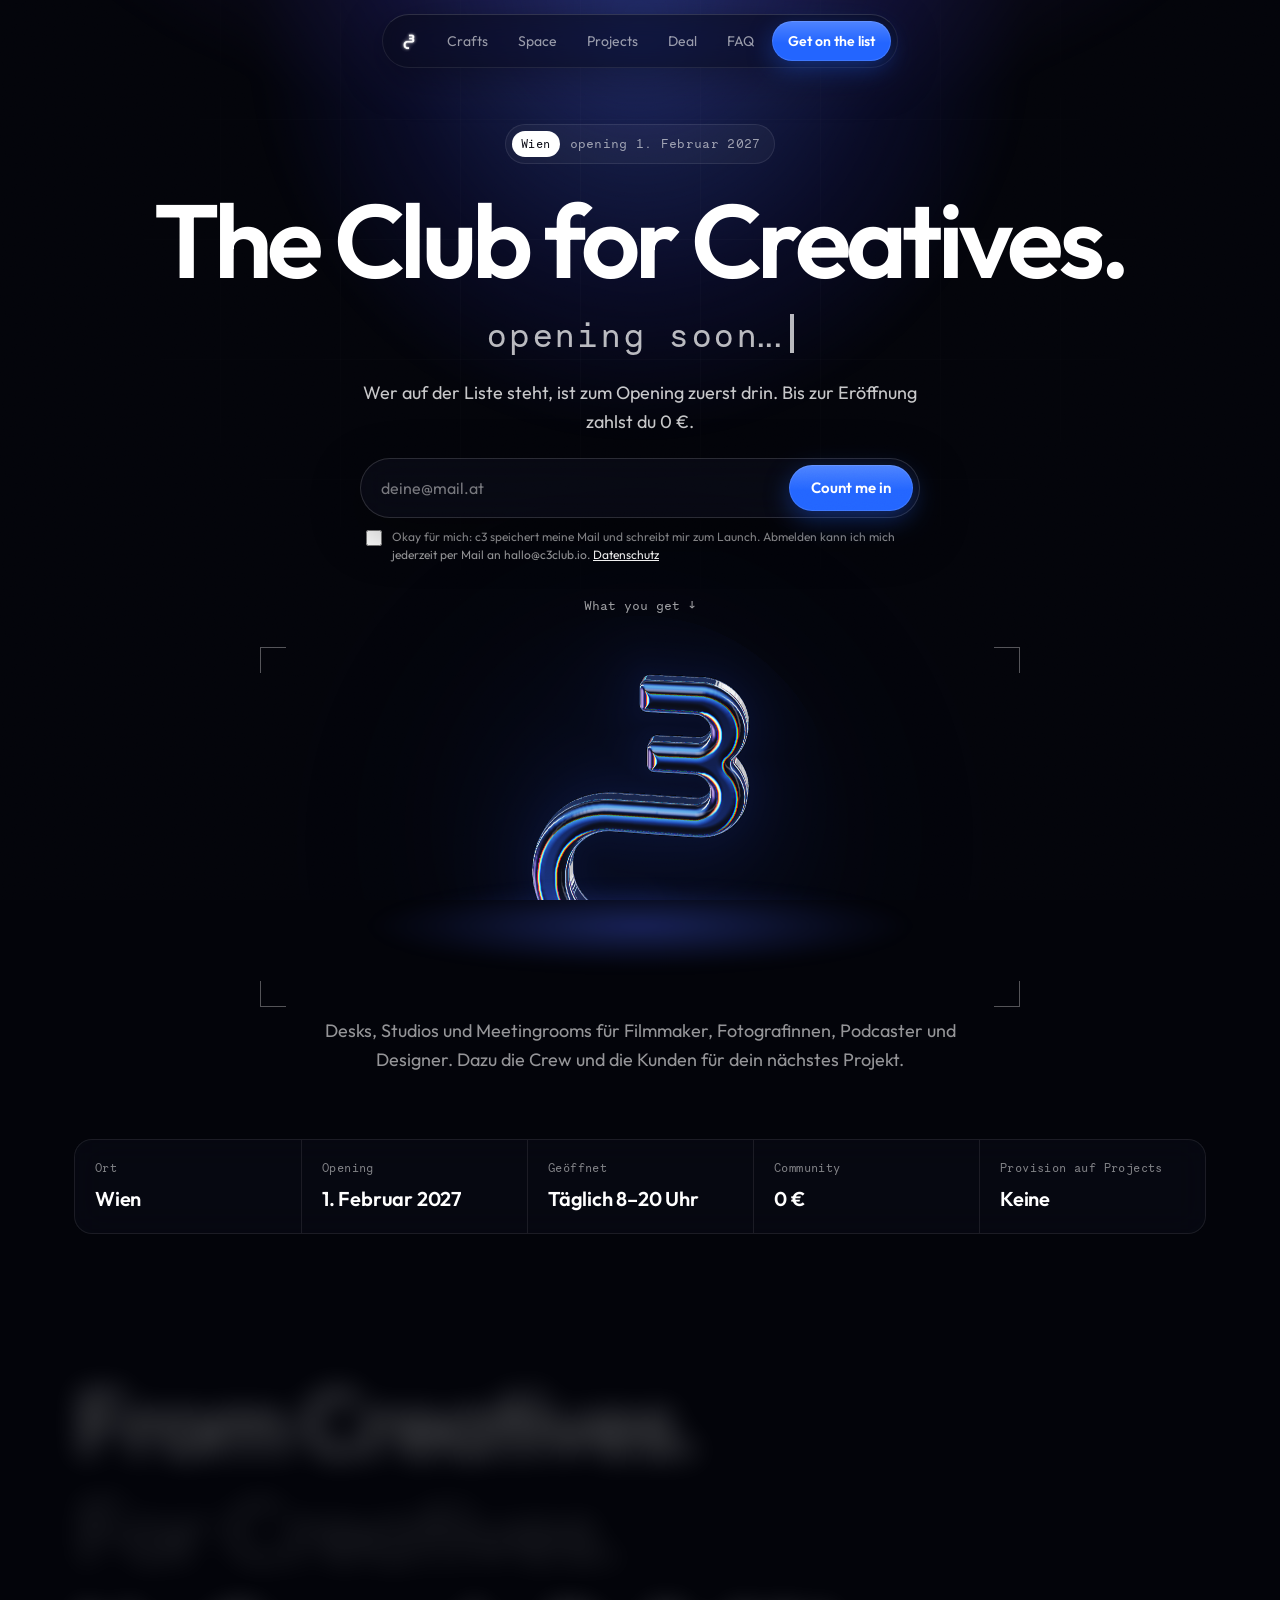
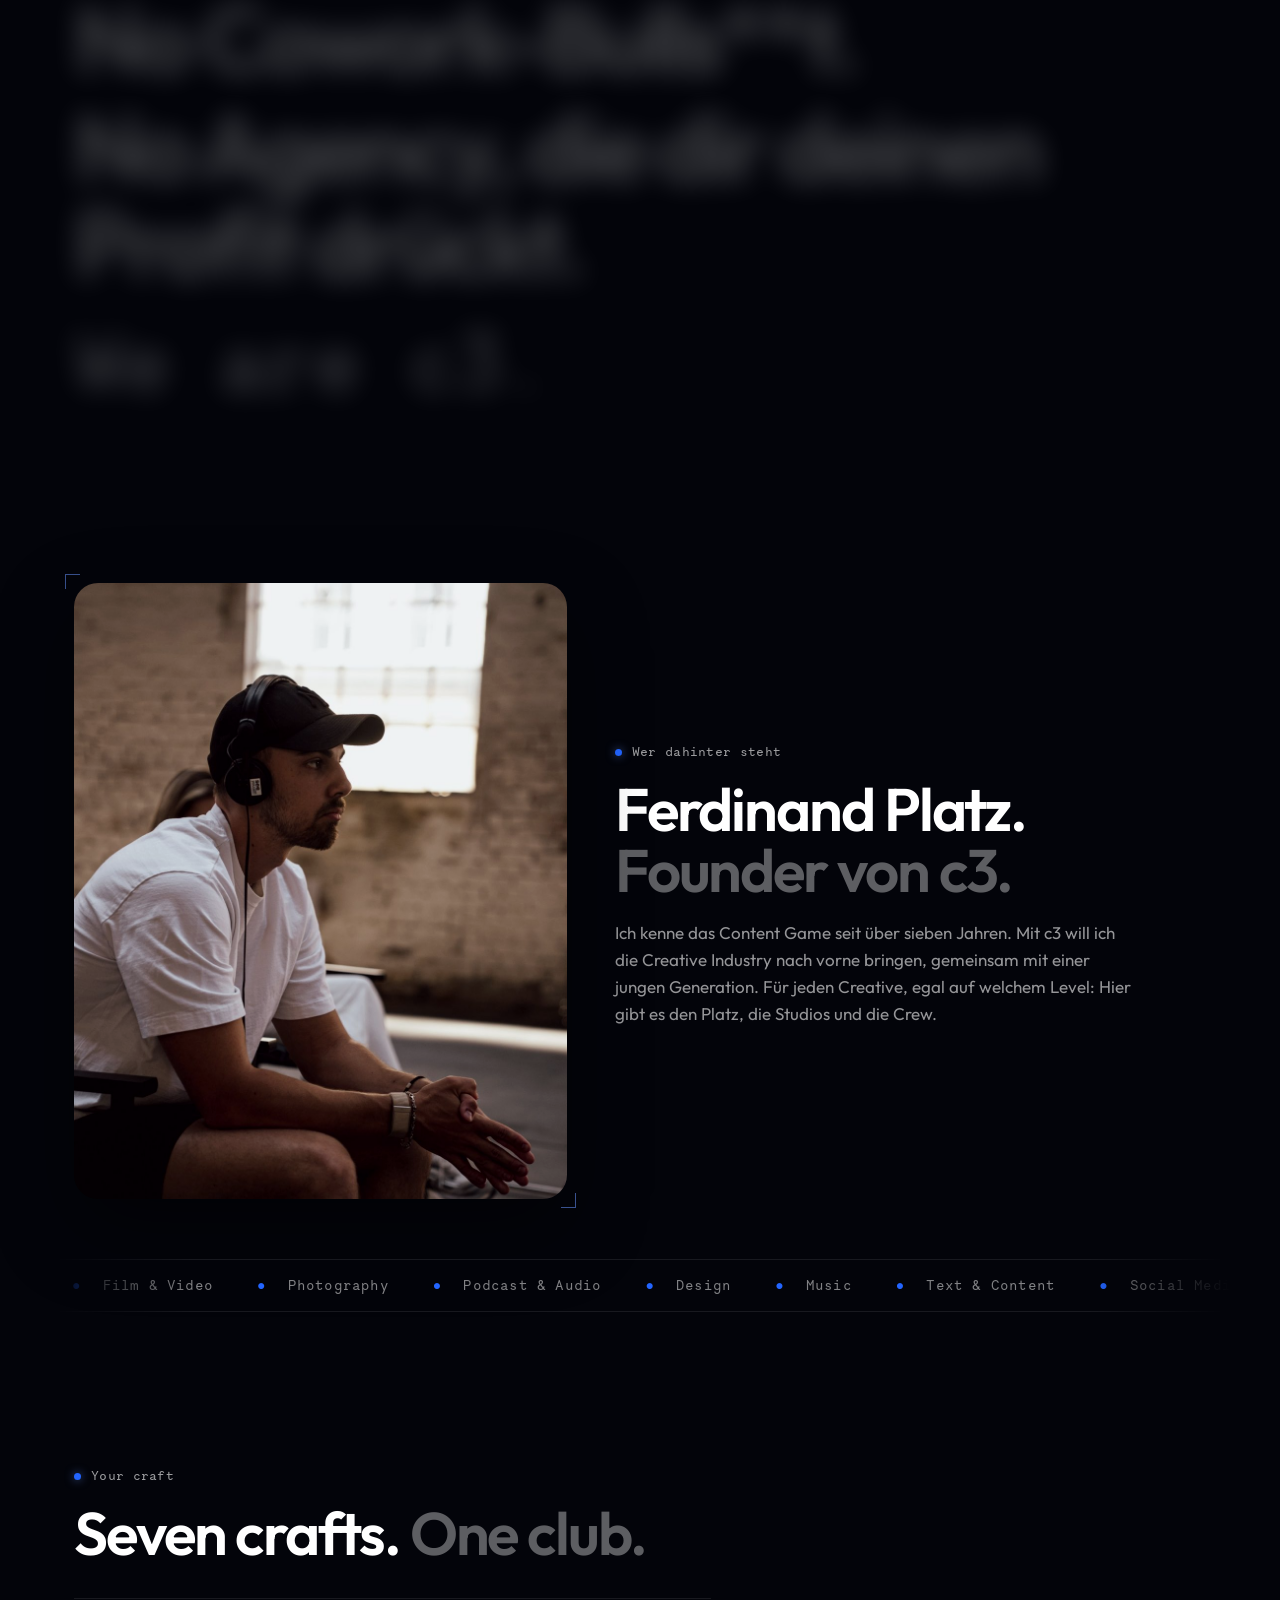
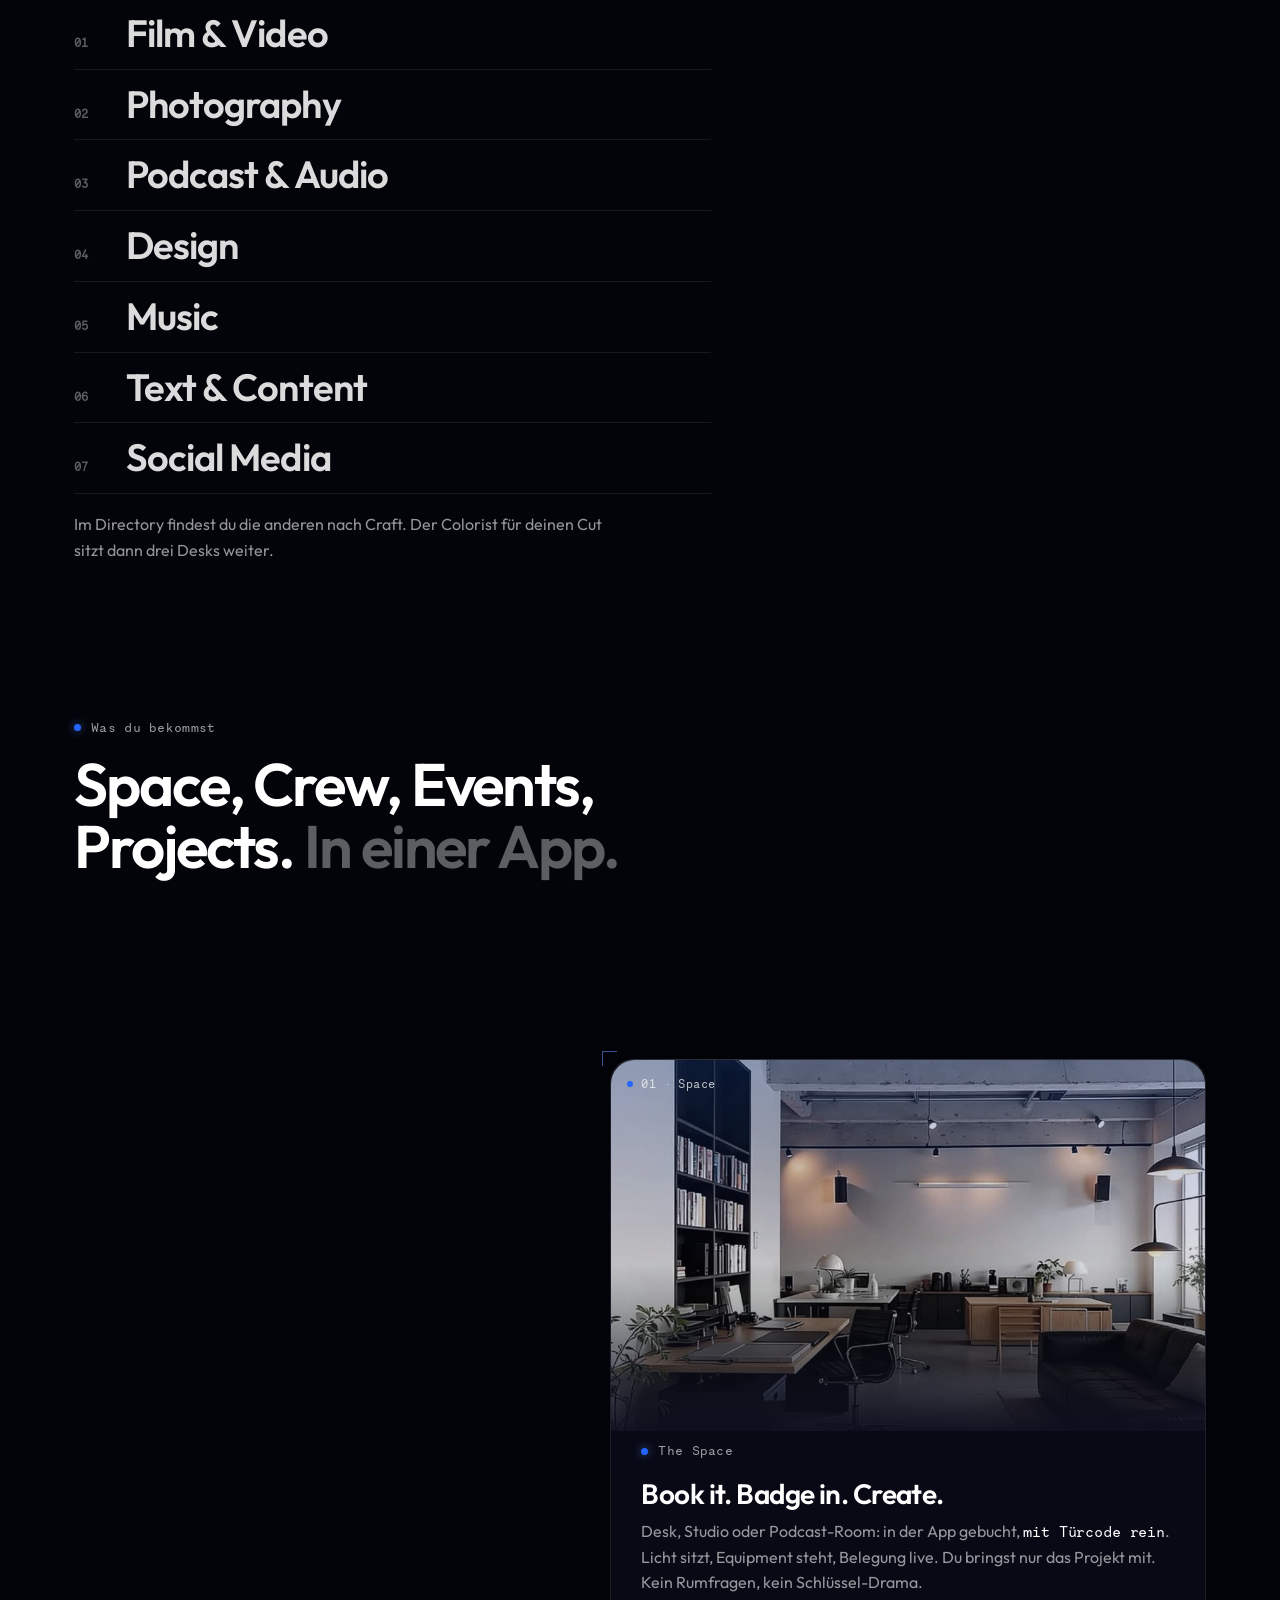
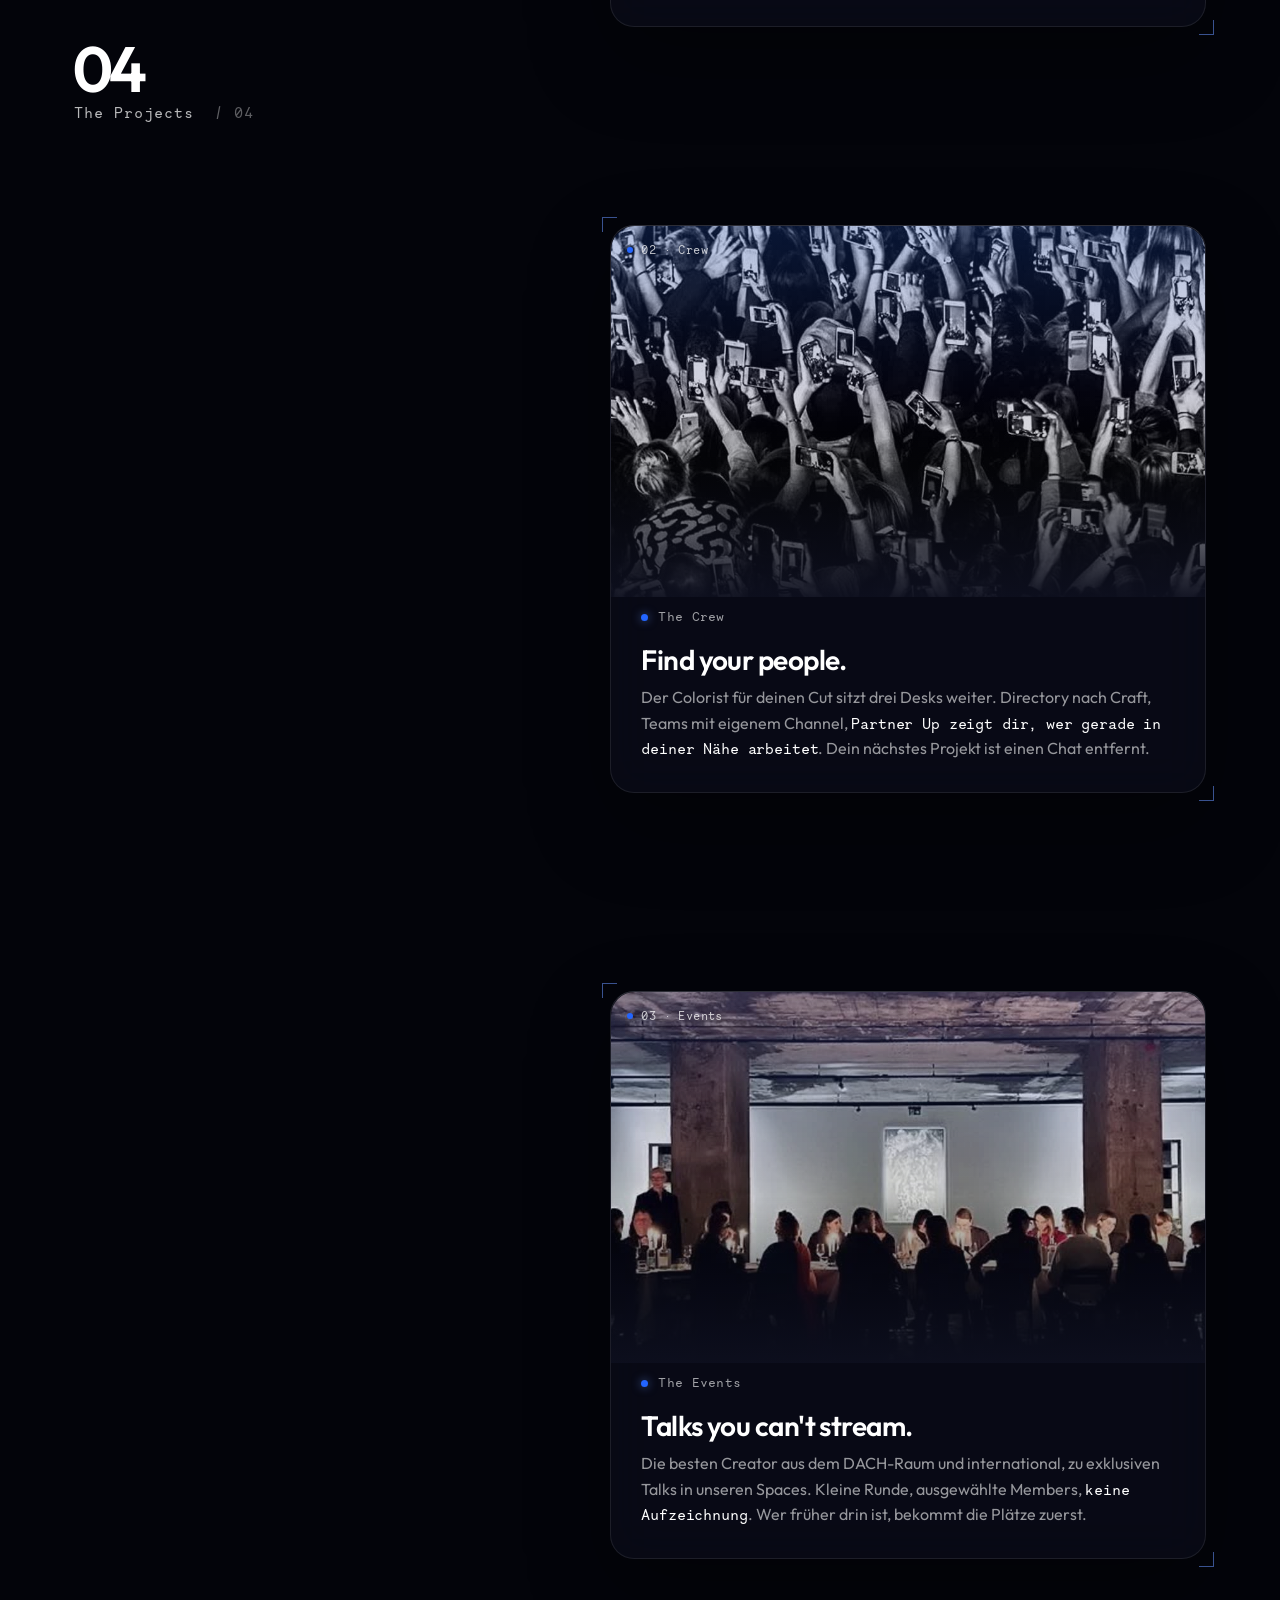
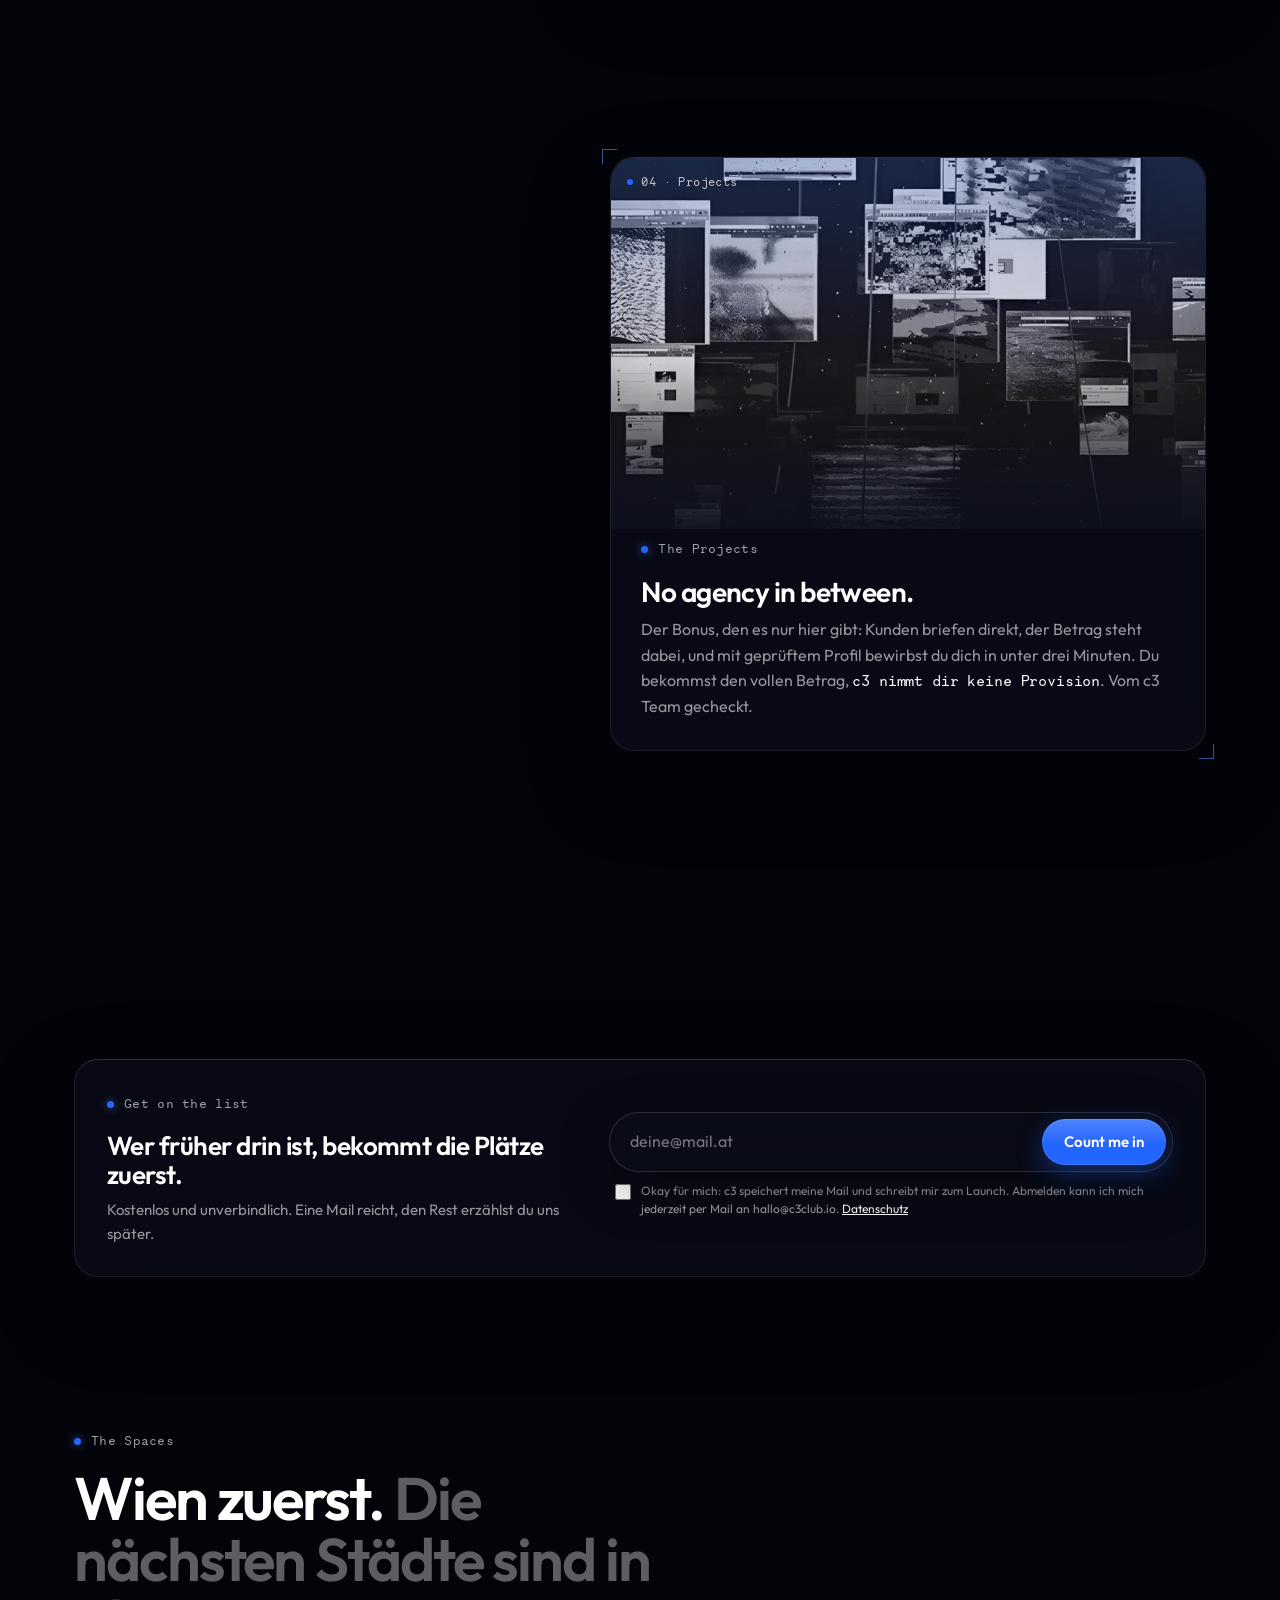
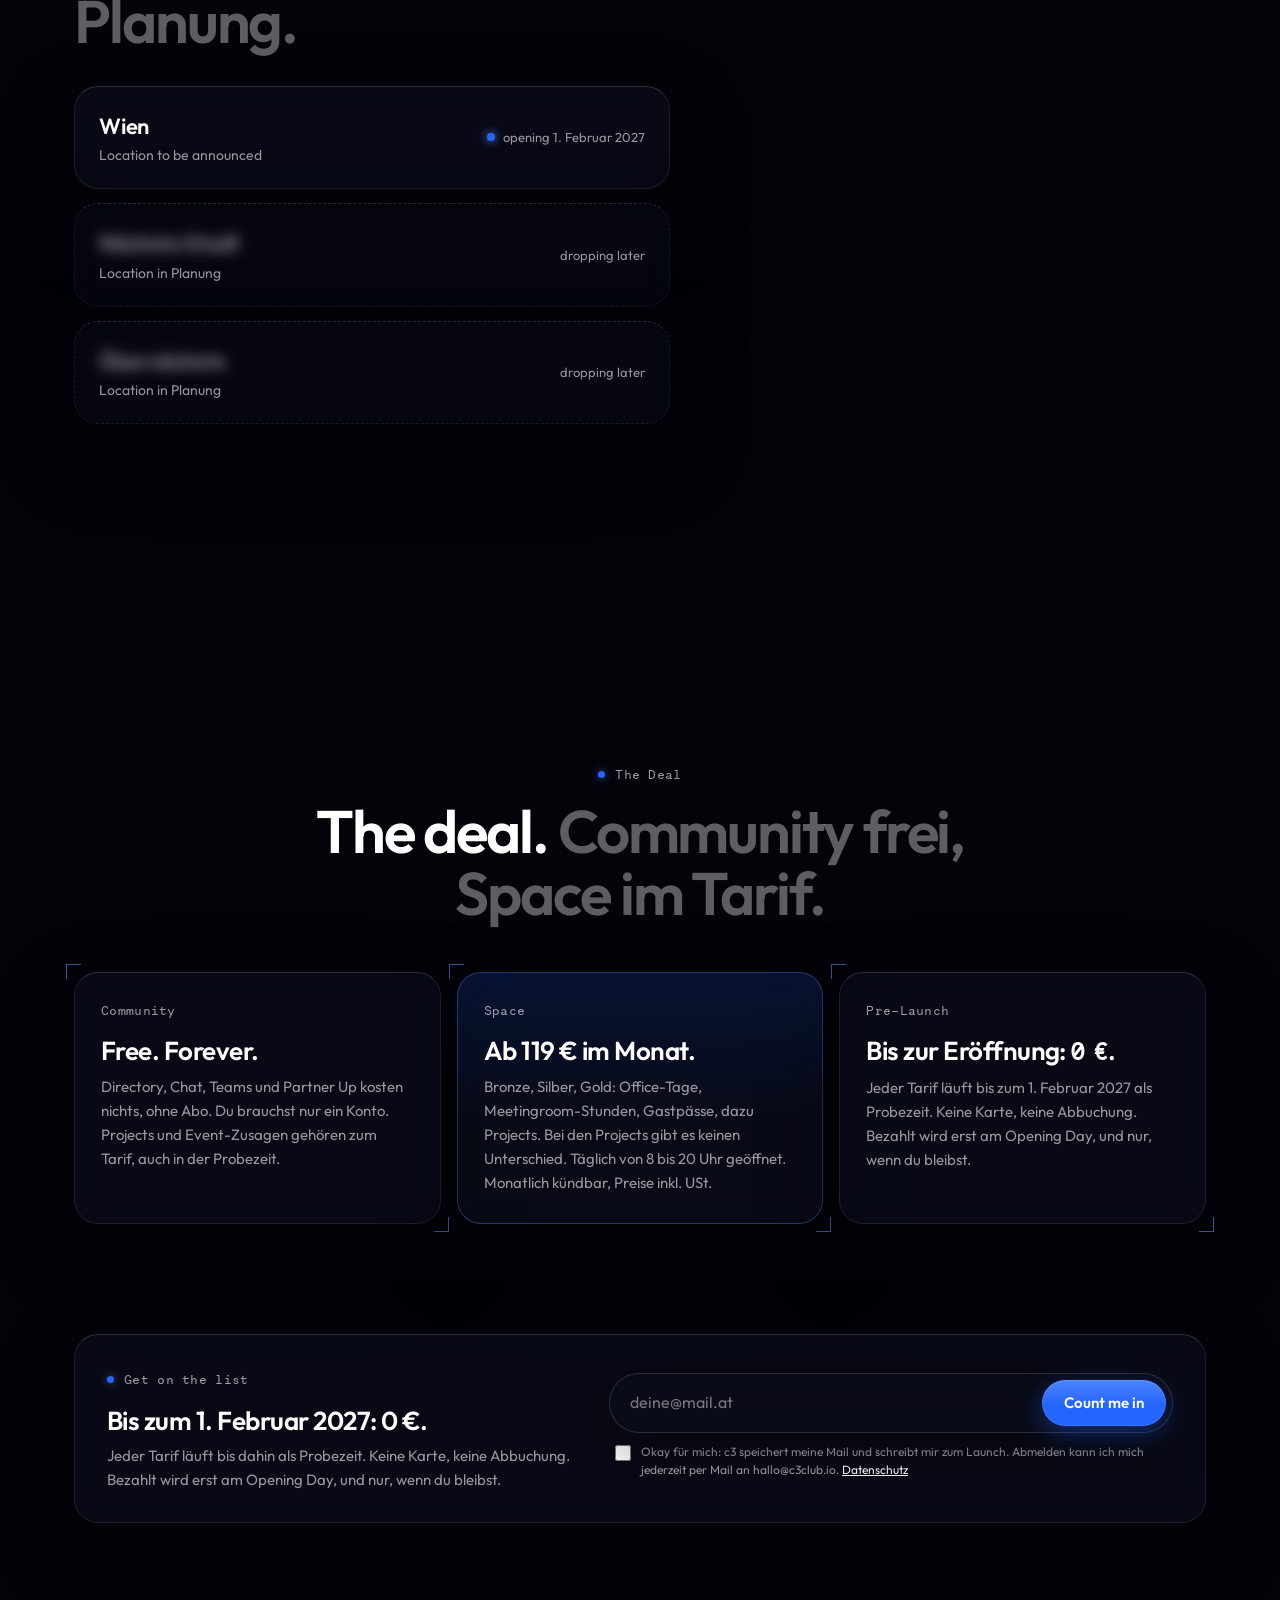
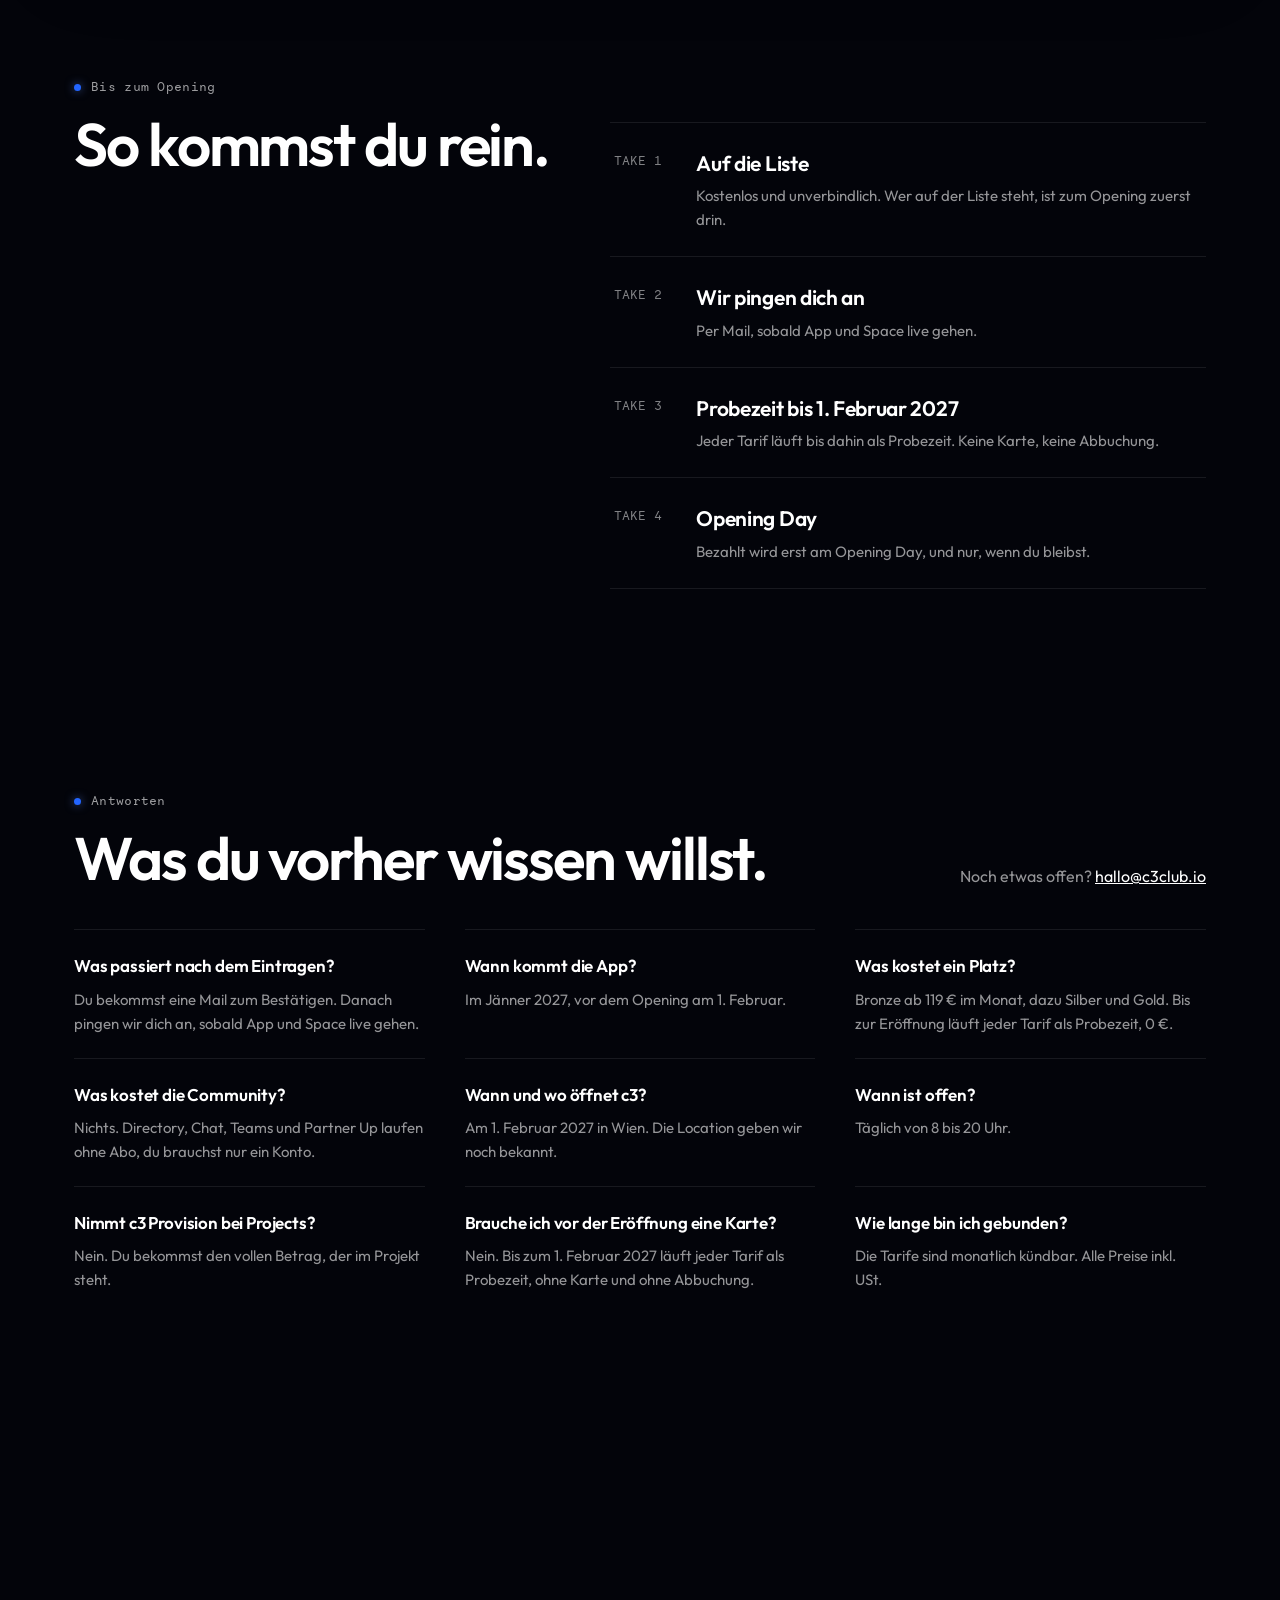
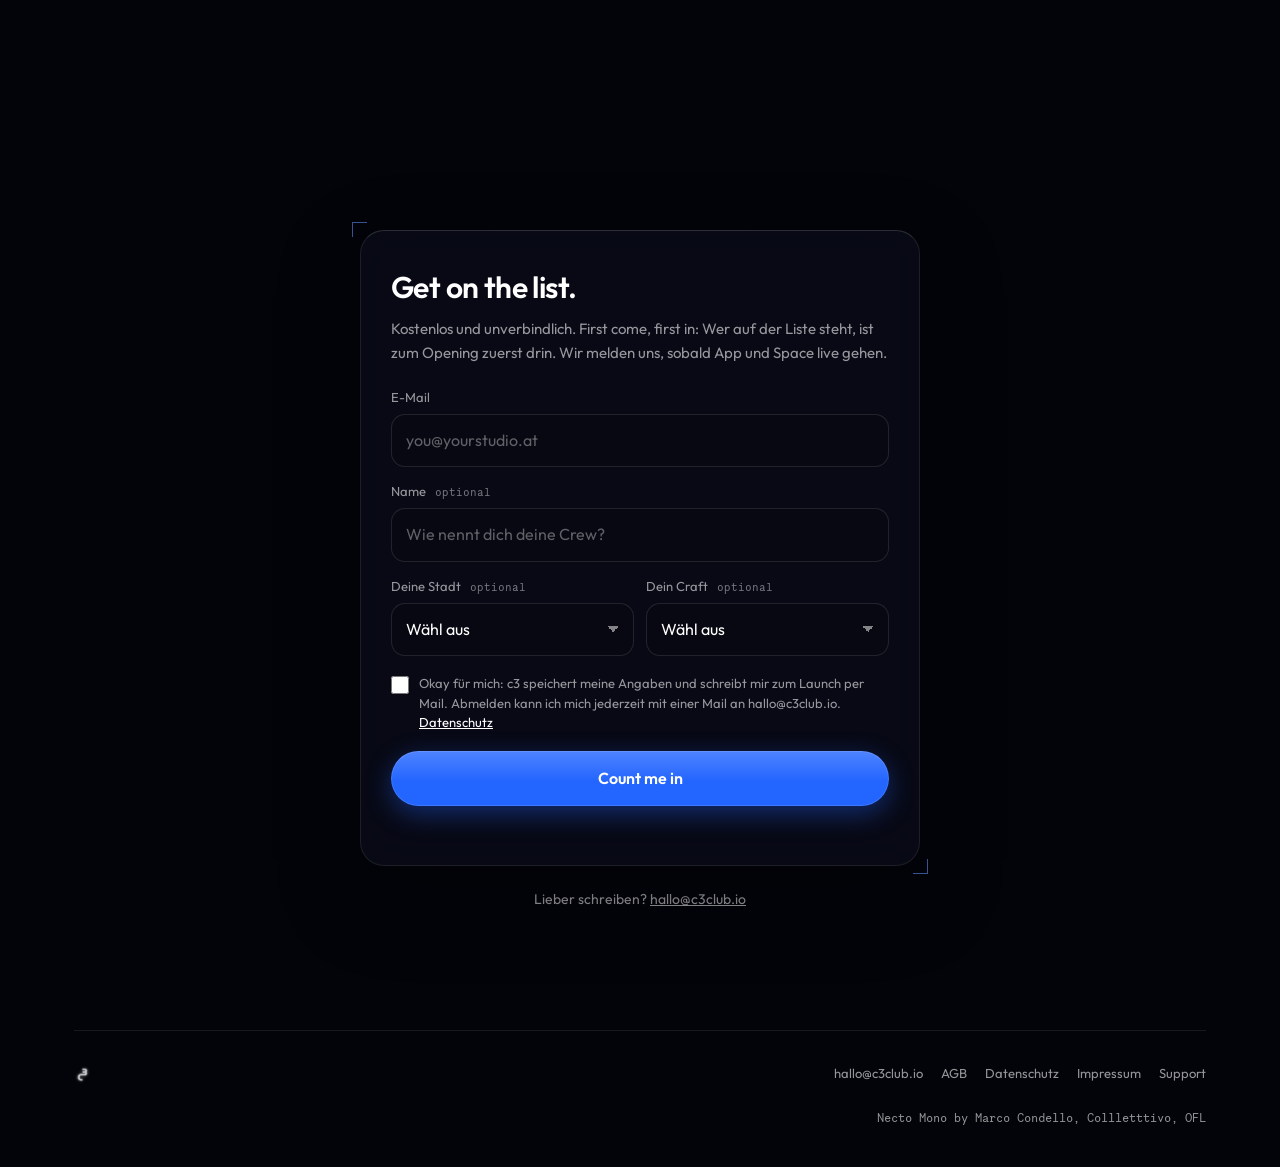
==== commit 694e56c5: "Stand 05e4b4c Co-Authored-By: Claude Opus 5.5 <noreply@anthropic.com>" ====
--- a/index.html
+++ b/index.html
@@ -812,7 +812,8 @@
   if ('IntersectionObserver' in window) {
     var gesehen = new IntersectionObserver(function (es) {
       es.forEach(function (x) { if (x.isIntersecting) { ereignis('abschnitt', { w: x.target.getAttribute('data-abschnitt') }); gesehen.unobserve(x.target); } });
-    }, { threshold: 0.35 });
+    // Gesehen heisst: Der Abschnitt erreicht die Bildmitte. So zaehlen auch Abschnitte, die hoeher als das Fenster sind.
+    }, { rootMargin: '-45% 0px -45% 0px' });
     document.querySelectorAll('[data-abschnitt]').forEach(function (el) { gesehen.observe(el); });
   }
   window.addEventListener('scroll', function () {
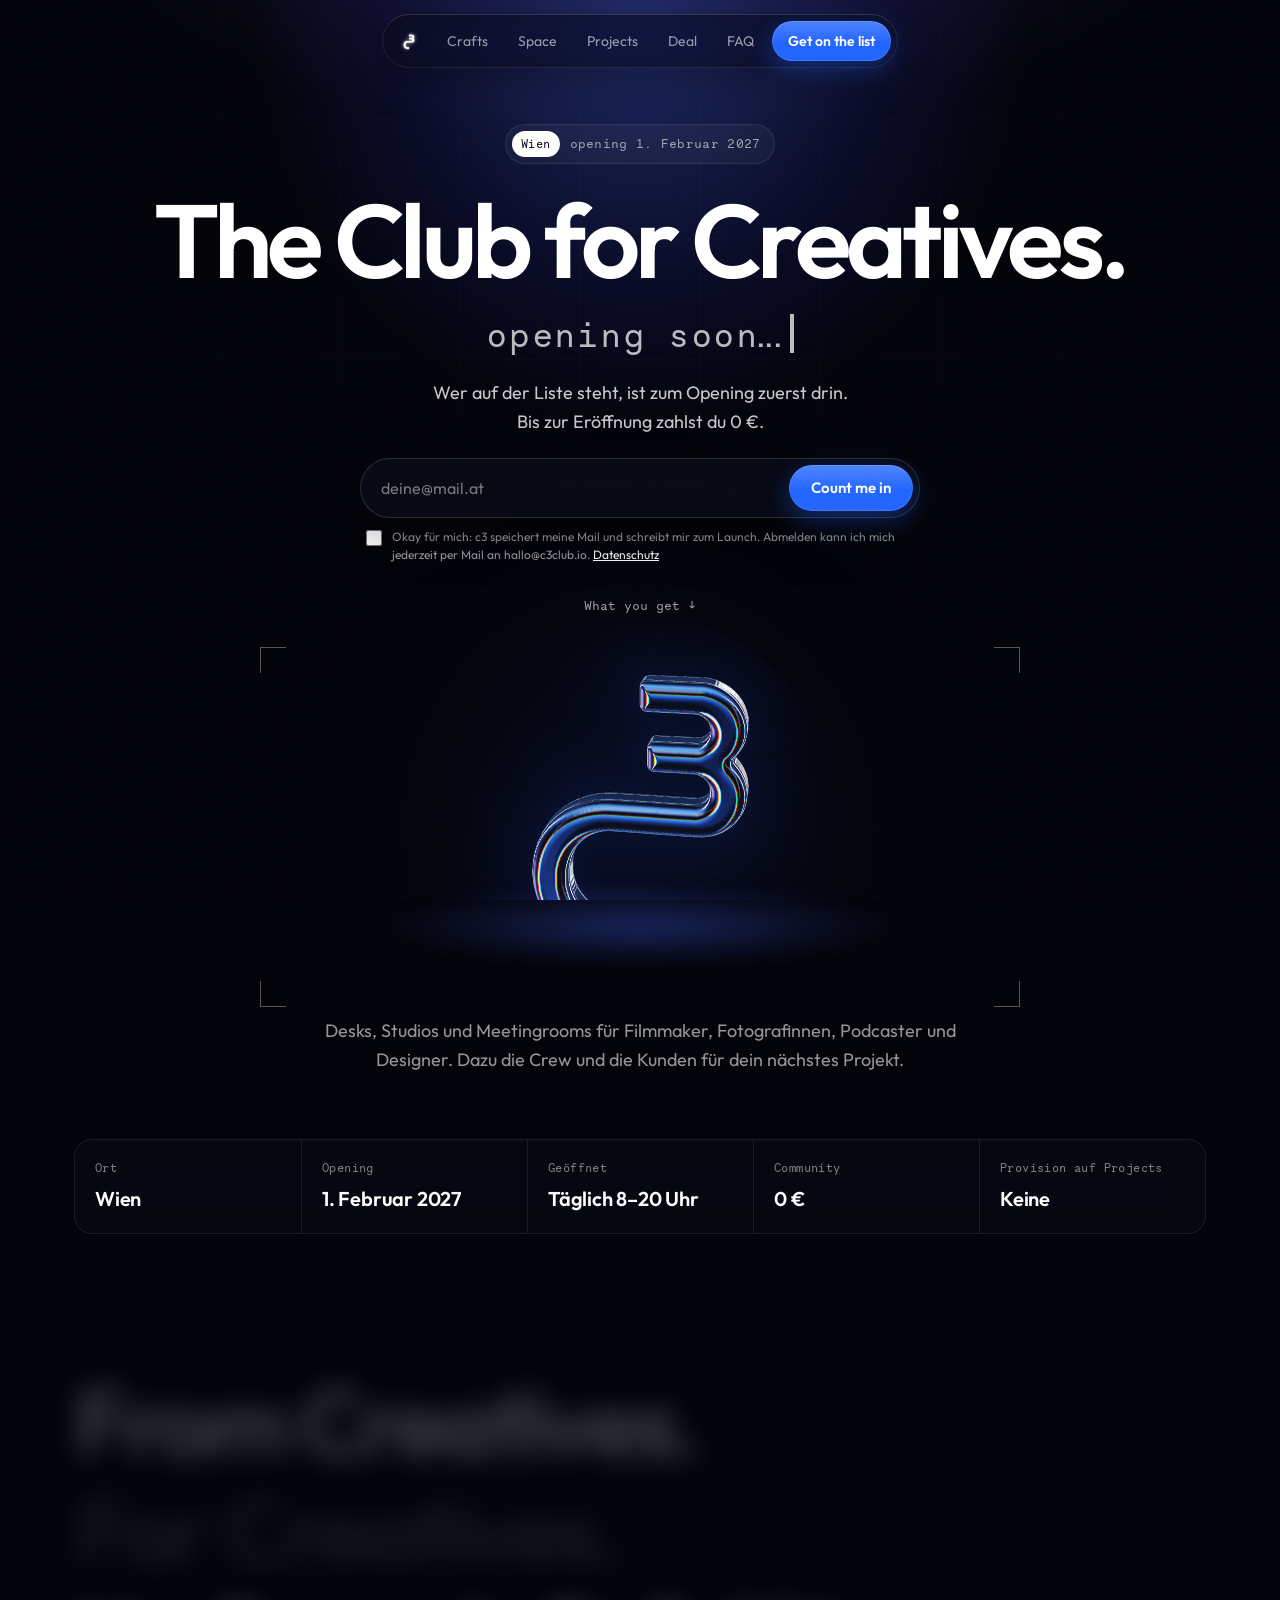
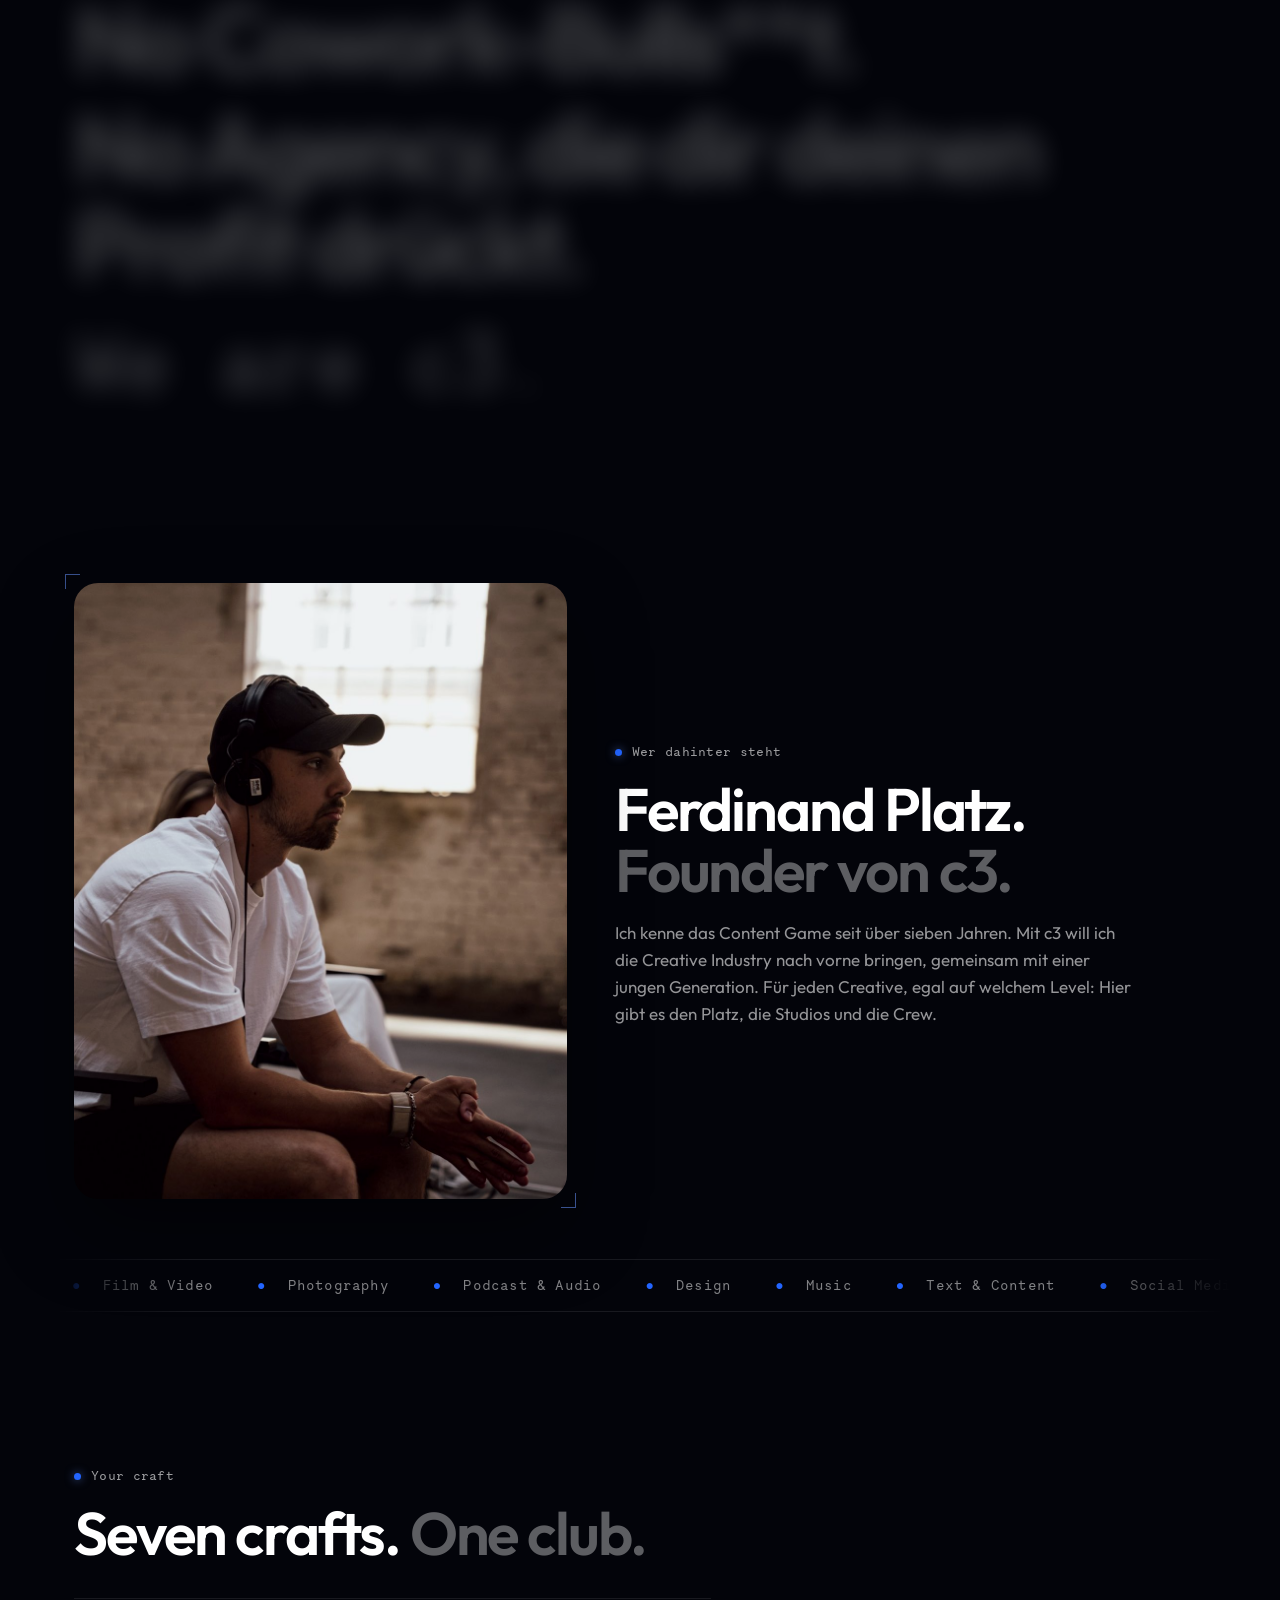
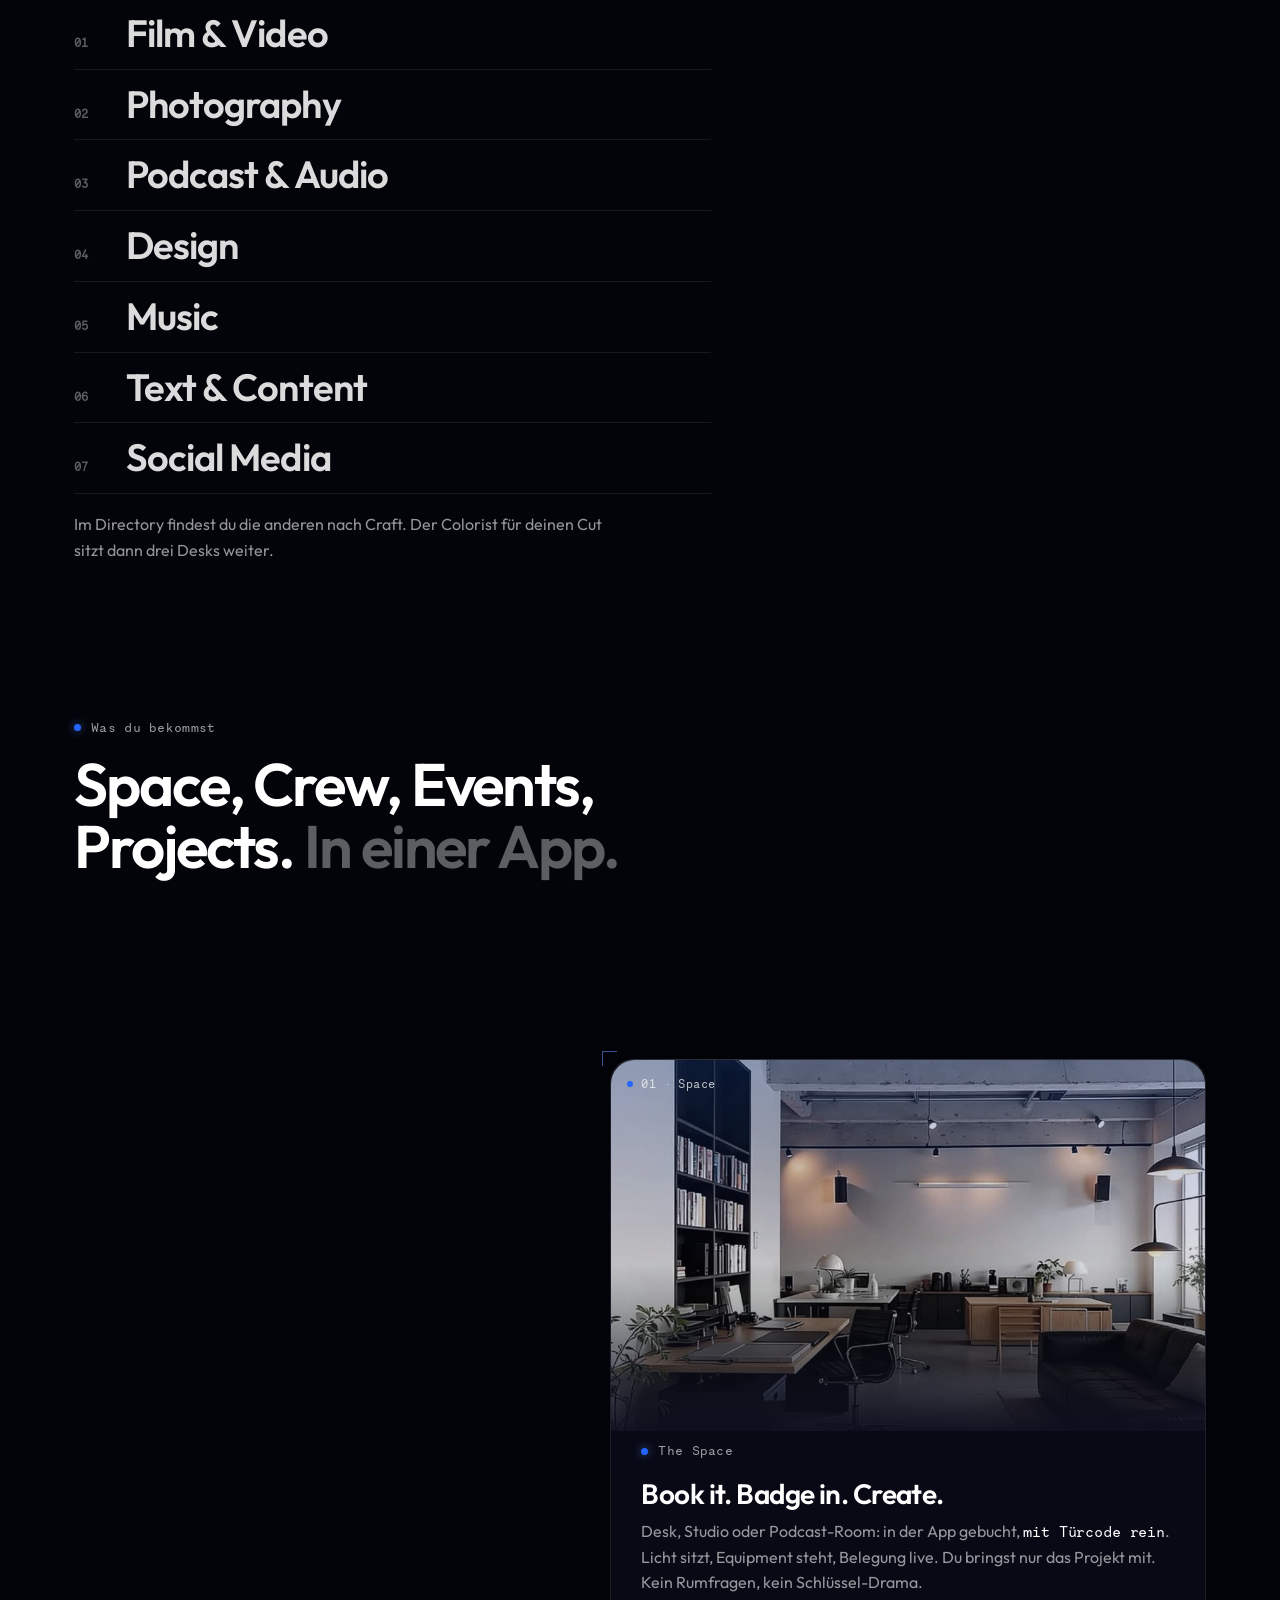
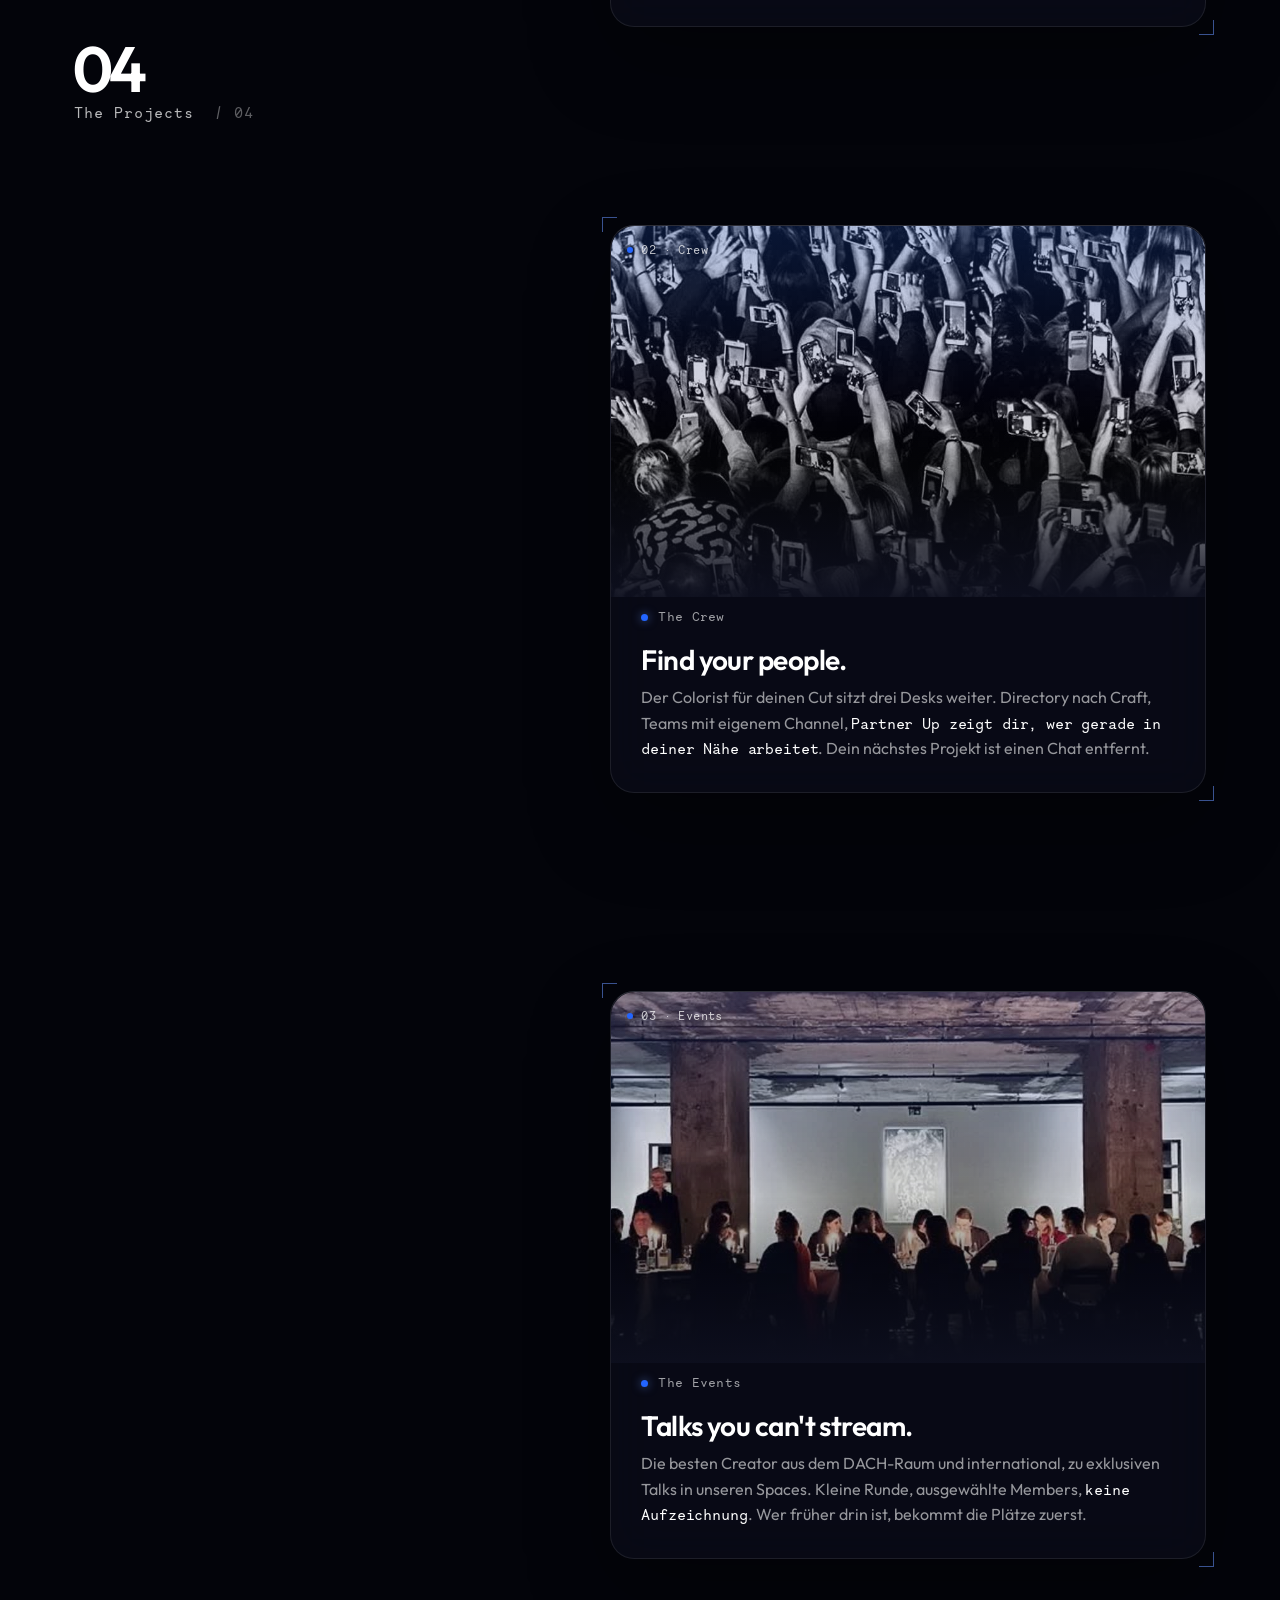
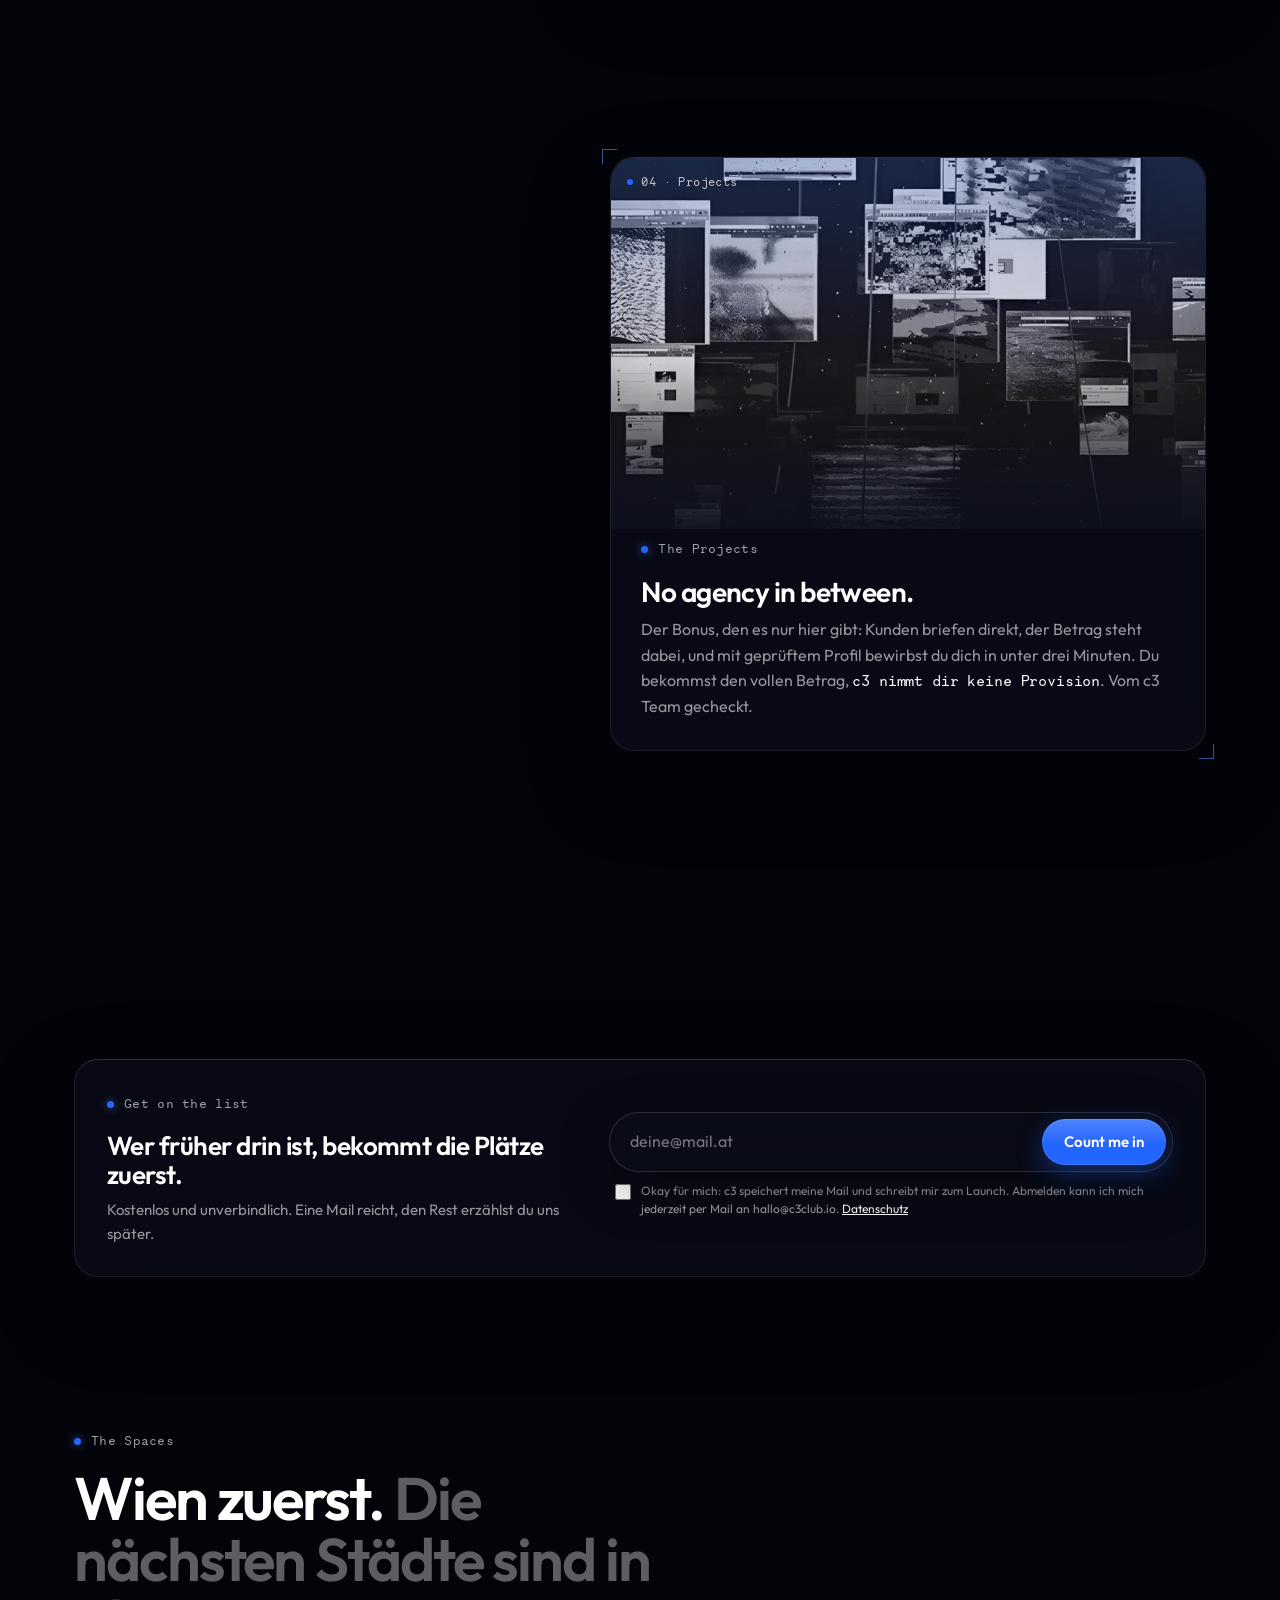
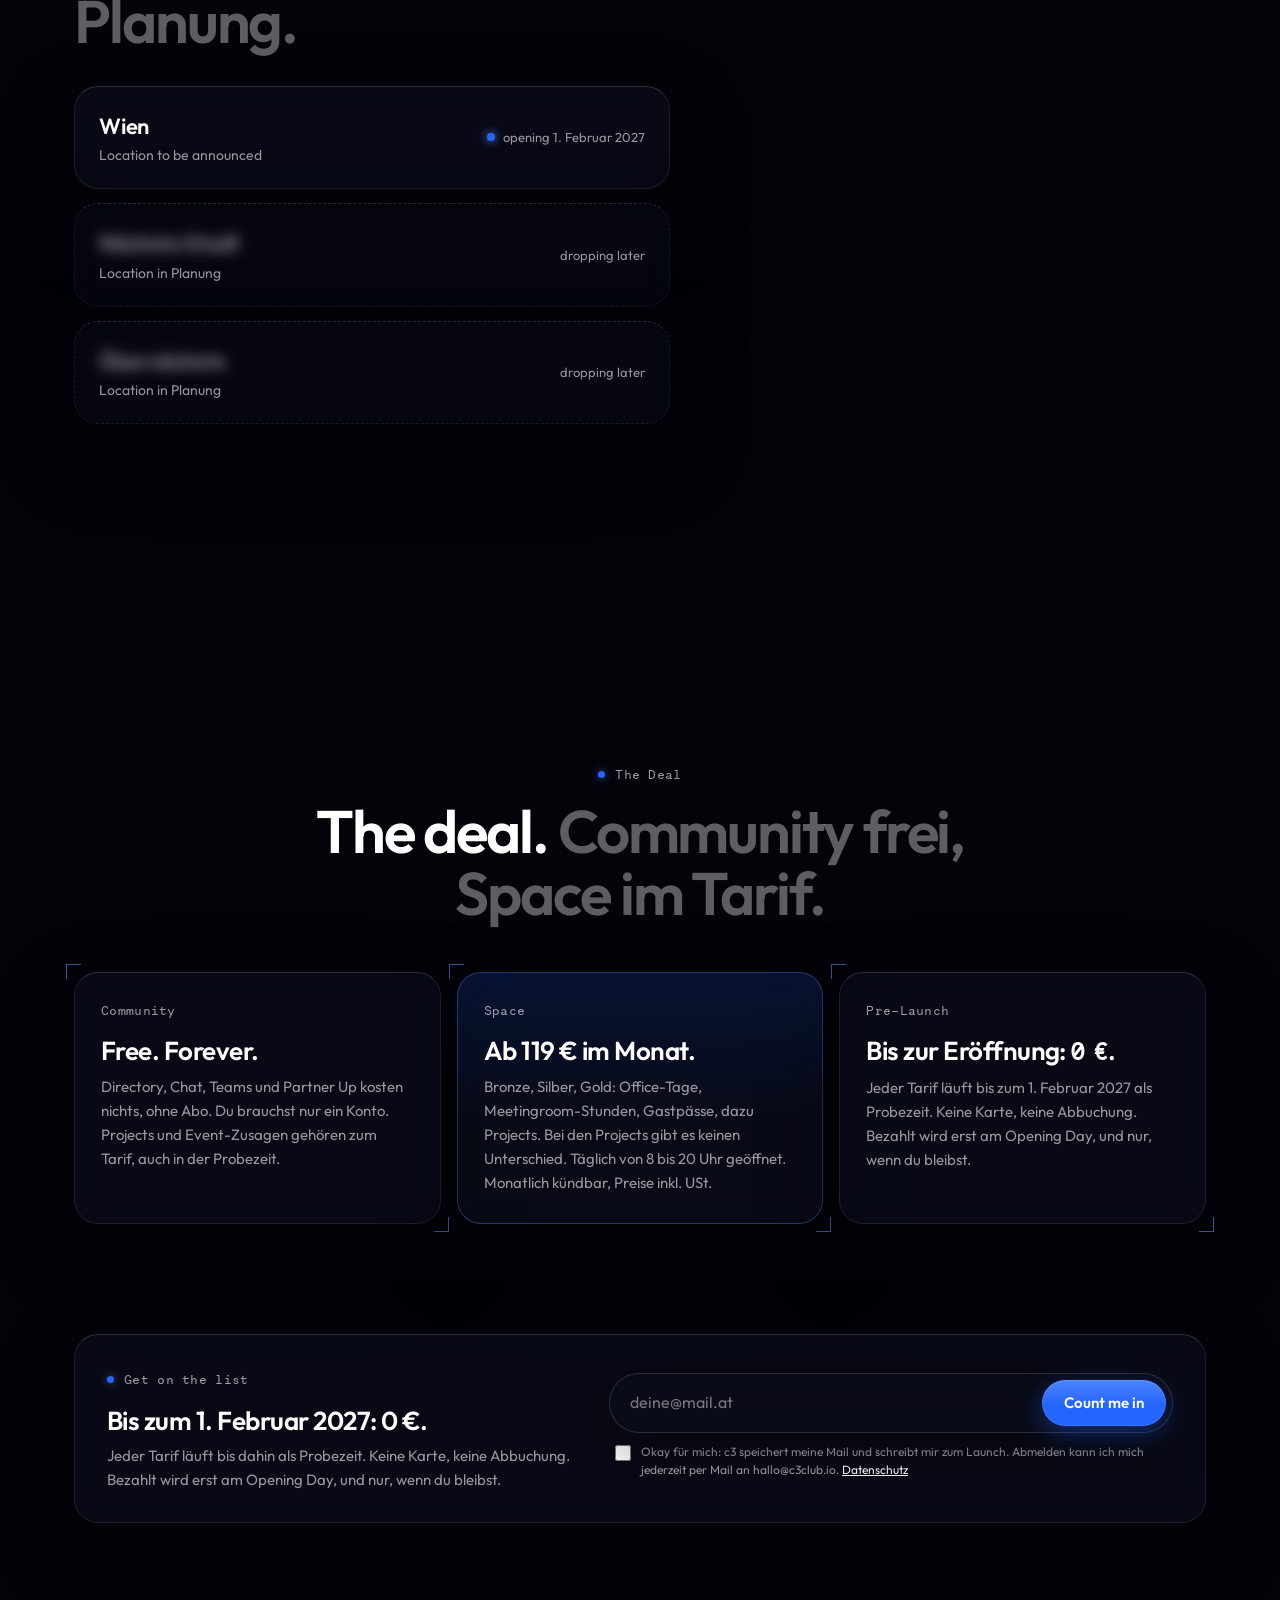
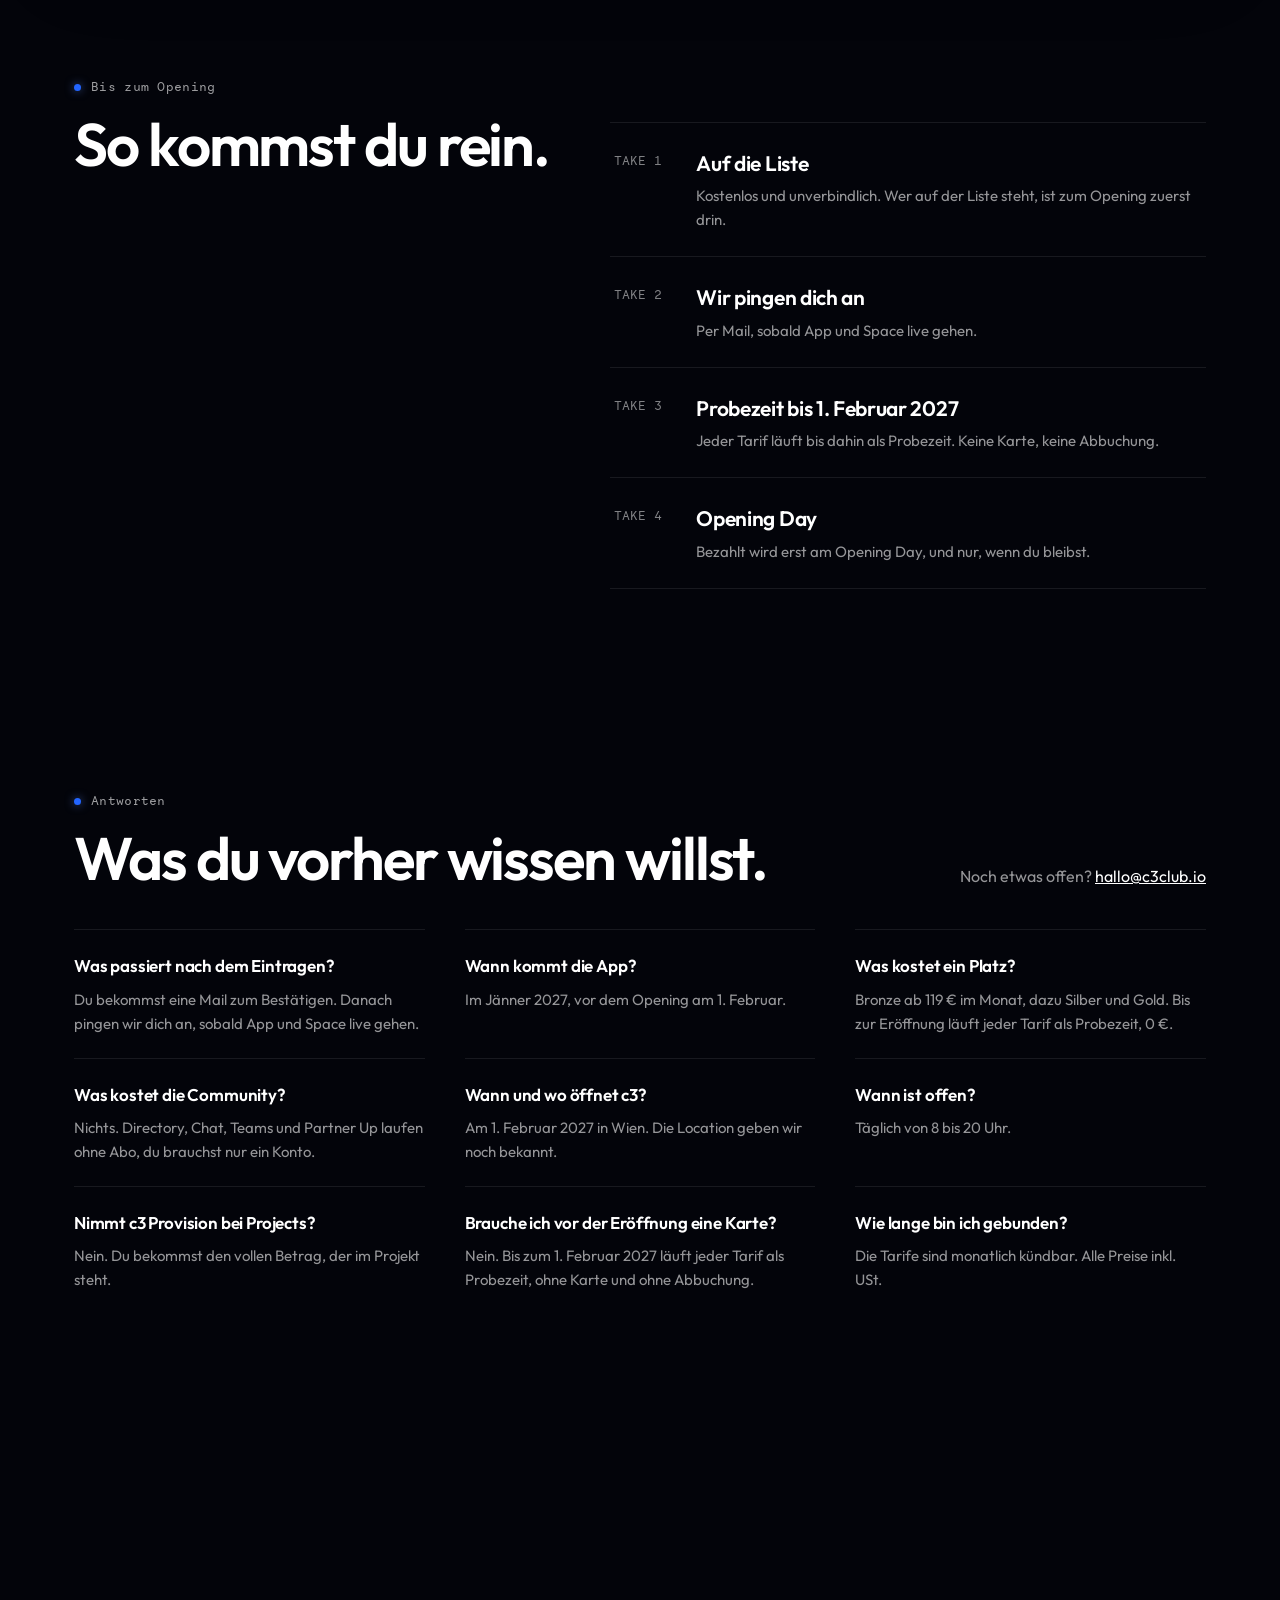
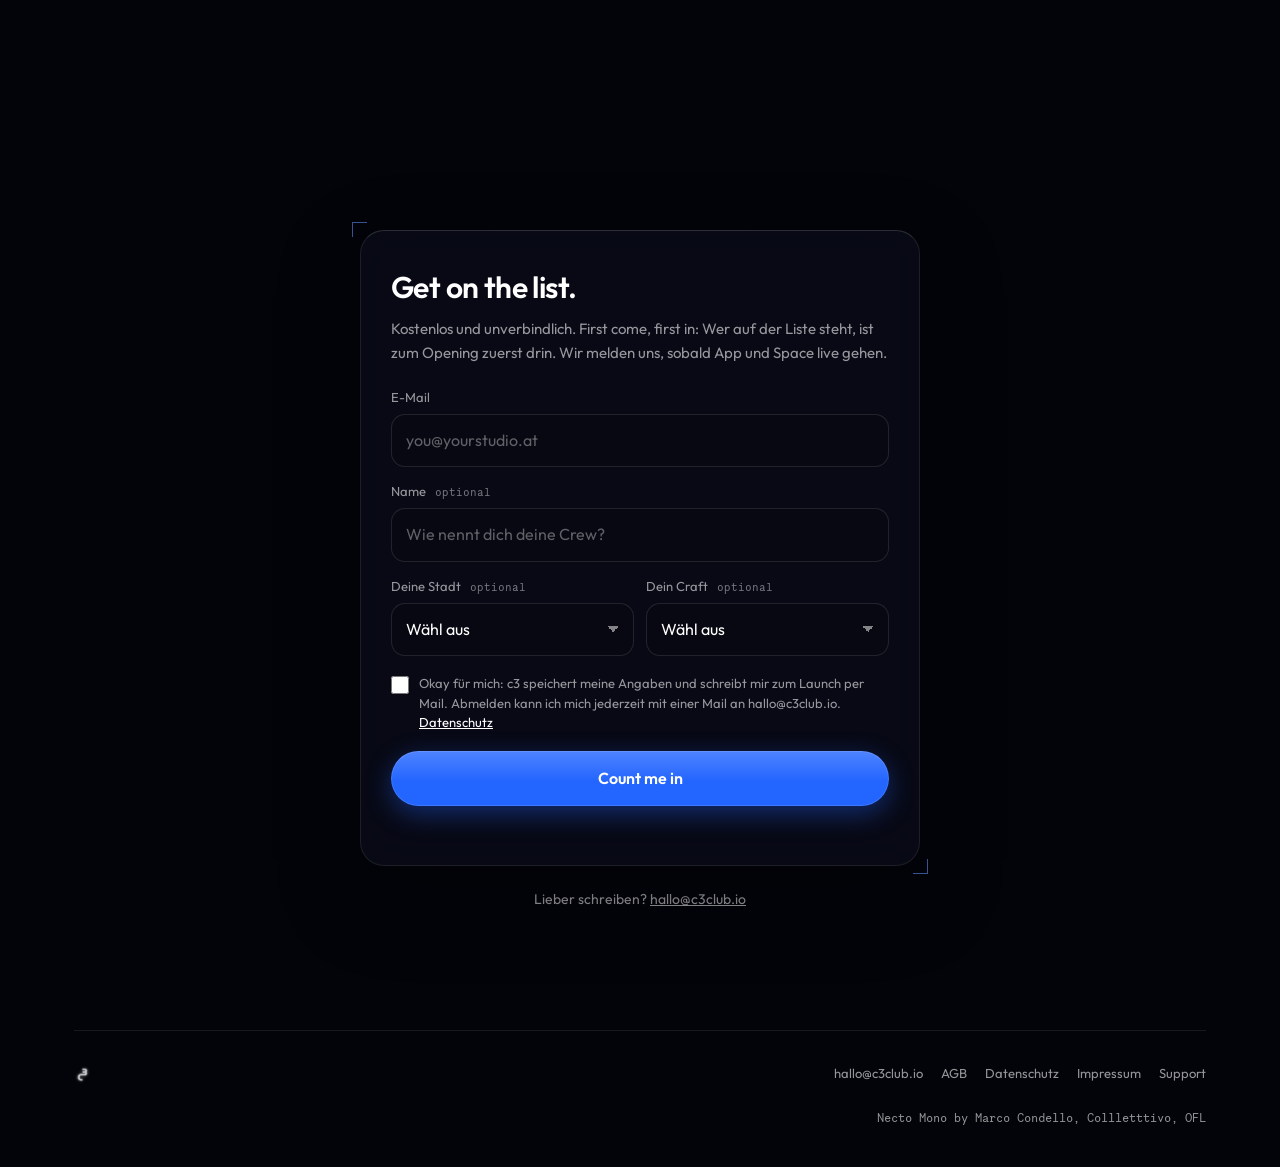
==== commit e4f8a8b5: "Stand fee6126 Co-Authored-By: Claude Opus 5.5 <noreply@anthropic.com>" ====
--- a/index.html
+++ b/index.html
@@ -7,7 +7,7 @@
 <meta name="description" content="c3 ist der Club für Kreative in Wien: Desks, Studios, Podcast-Room und Meetingrooms, dazu Crew und Projekte ohne Provision. Opening am 1. Februar 2027, bis dahin 0 €. Jetzt kostenlos auf die Liste.">
 <link rel="canonical" href="https://c3club.io/">
 <meta property="og:title" content="c3 · The Club for Creatives. Wien, 1. Februar 2027.">
-<meta property="og:description" content="Desks, Studios, Podcast-Room und Projekte ohne Provision. Die Liste entscheidet, wer zuerst reinkommt.">
+<meta property="og:description" content="Desks, Studios, Podcast-Room und Projekte ohne Provision. Wer auf der Liste steht, ist zum Opening zuerst drin.">
 <meta property="og:image" content="https://c3club.io/social.png">
 <meta property="og:url" content="https://c3club.io/">
 <meta property="og:type" content="website">
@@ -307,6 +307,8 @@
   /* ── V2: Anmelden ohne Umweg ── */
   .unsichtbar { position: absolute; width: 1px; height: 1px; overflow: hidden; clip: rect(0 0 0 0); white-space: nowrap; }
   .held .versprechen { max-width: 600px; margin: 22px auto 0; font-size: 18px; color: rgba(255,255,255,0.78); }
+  /* Jeder Satz auf eigener Zeile, damit kein Rest wie „du 0 €.“ allein umbricht. */
+  .held .versprechen span { display: block; text-wrap: balance; }
   .anmeldung-schnell { max-width: 560px; margin: 22px auto 0; text-align: left; }
   .schnell-zeile { display: flex; gap: 6px; padding: 6px; border-radius: 99px; background: rgba(10,12,24,0.7); border: 1px solid rgba(255,255,255,0.14);
     -webkit-backdrop-filter: blur(16px); backdrop-filter: blur(16px); box-shadow: 0 16px 50px rgba(0,0,0,0.4); }
@@ -386,7 +388,7 @@
 <header class="held" data-abschnitt="hero" data-c3="-24,4,0,1" data-c3-ort="#buehne" data-c3-gross="0.78" data-c3-halten>
   <div class="kicker"><b>Wien</b><span>opening 1. Februar 2027</span></div>
   <h1><span class="eins">The Club for Creatives.</span><span class="zwei">opening soon<span class="punkte">..</span>.</span></h1>
-  <p class="versprechen">Wer auf der Liste steht, ist zum Opening zuerst drin. Bis zur Eröffnung zahlst du 0&nbsp;€.</p>
+  <p class="versprechen"><span>Wer auf der Liste steht, ist zum Opening zuerst drin.</span> <span>Bis zur Eröffnung zahlst du 0&nbsp;€.</span></p>
   <div class="anmeldung anmeldung-schnell" data-form="hero">
     <form class="schnell" novalidate>
       <div class="schnell-zeile">
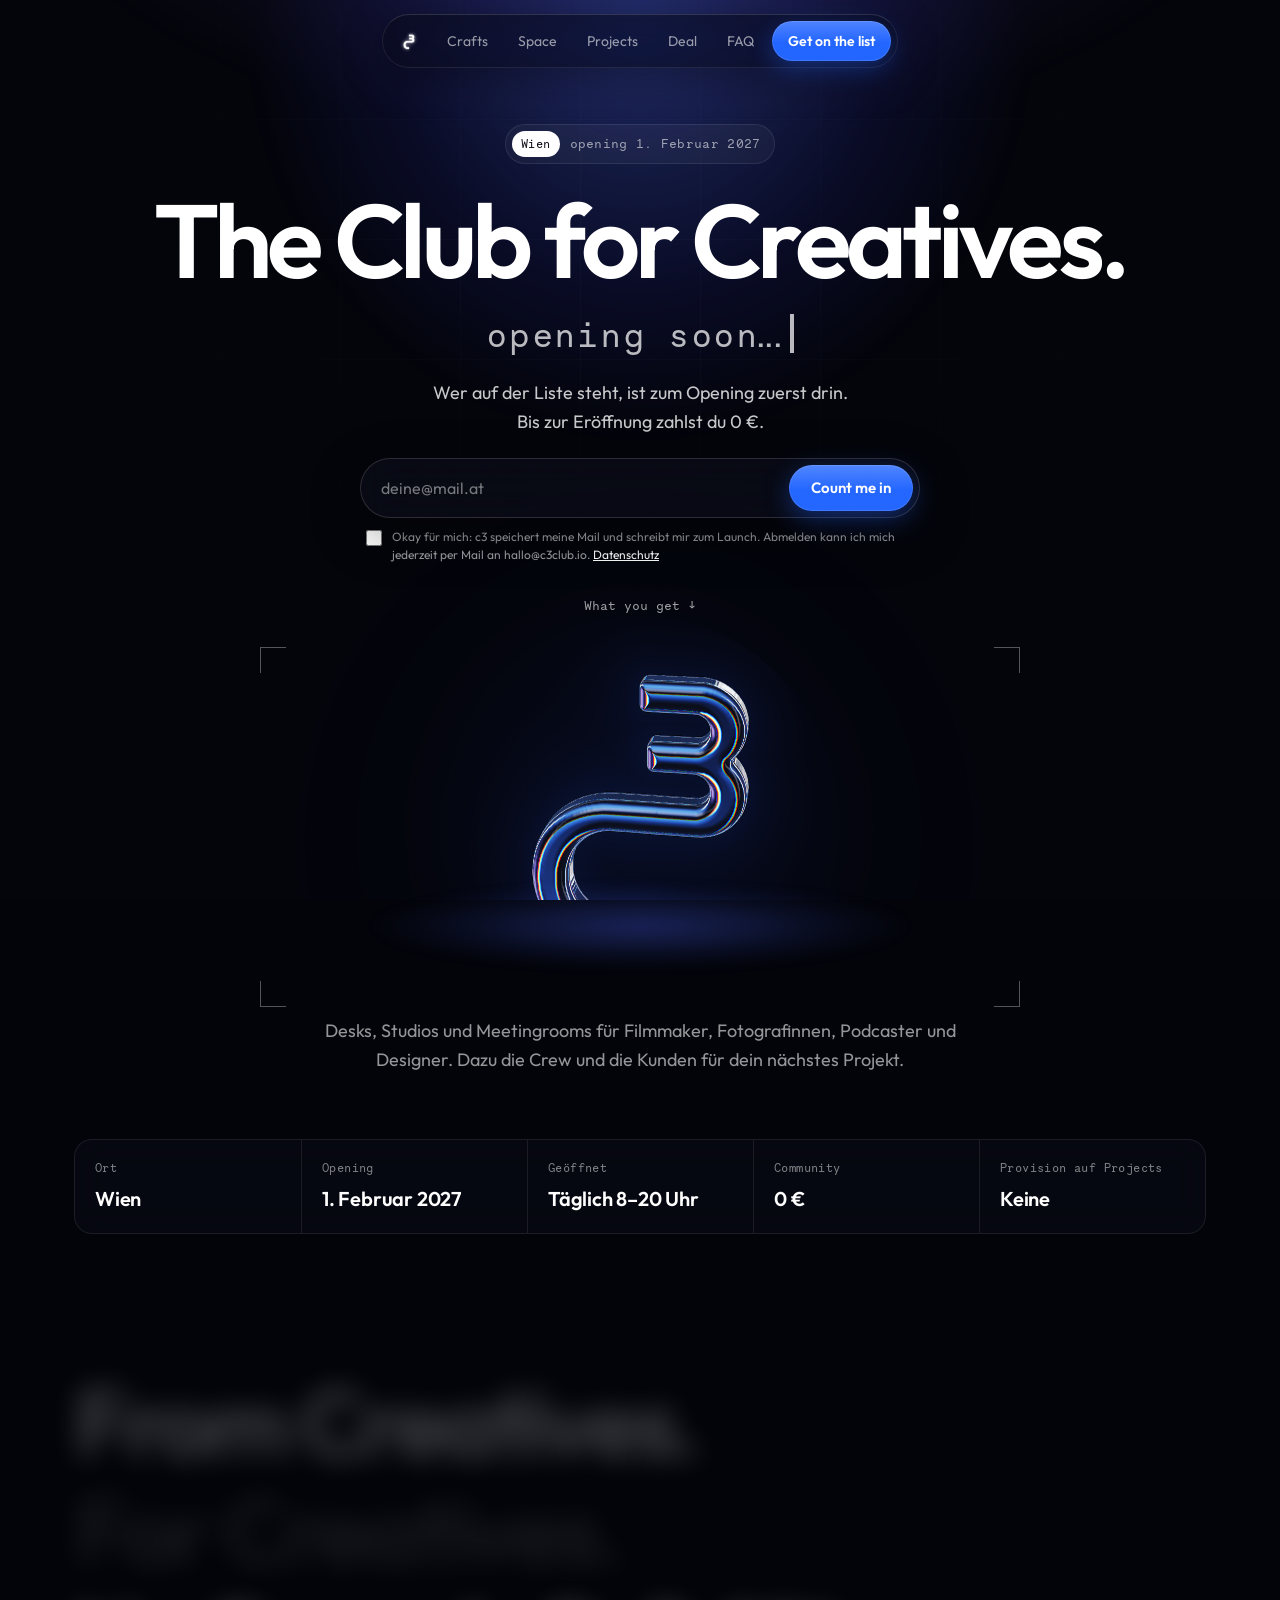
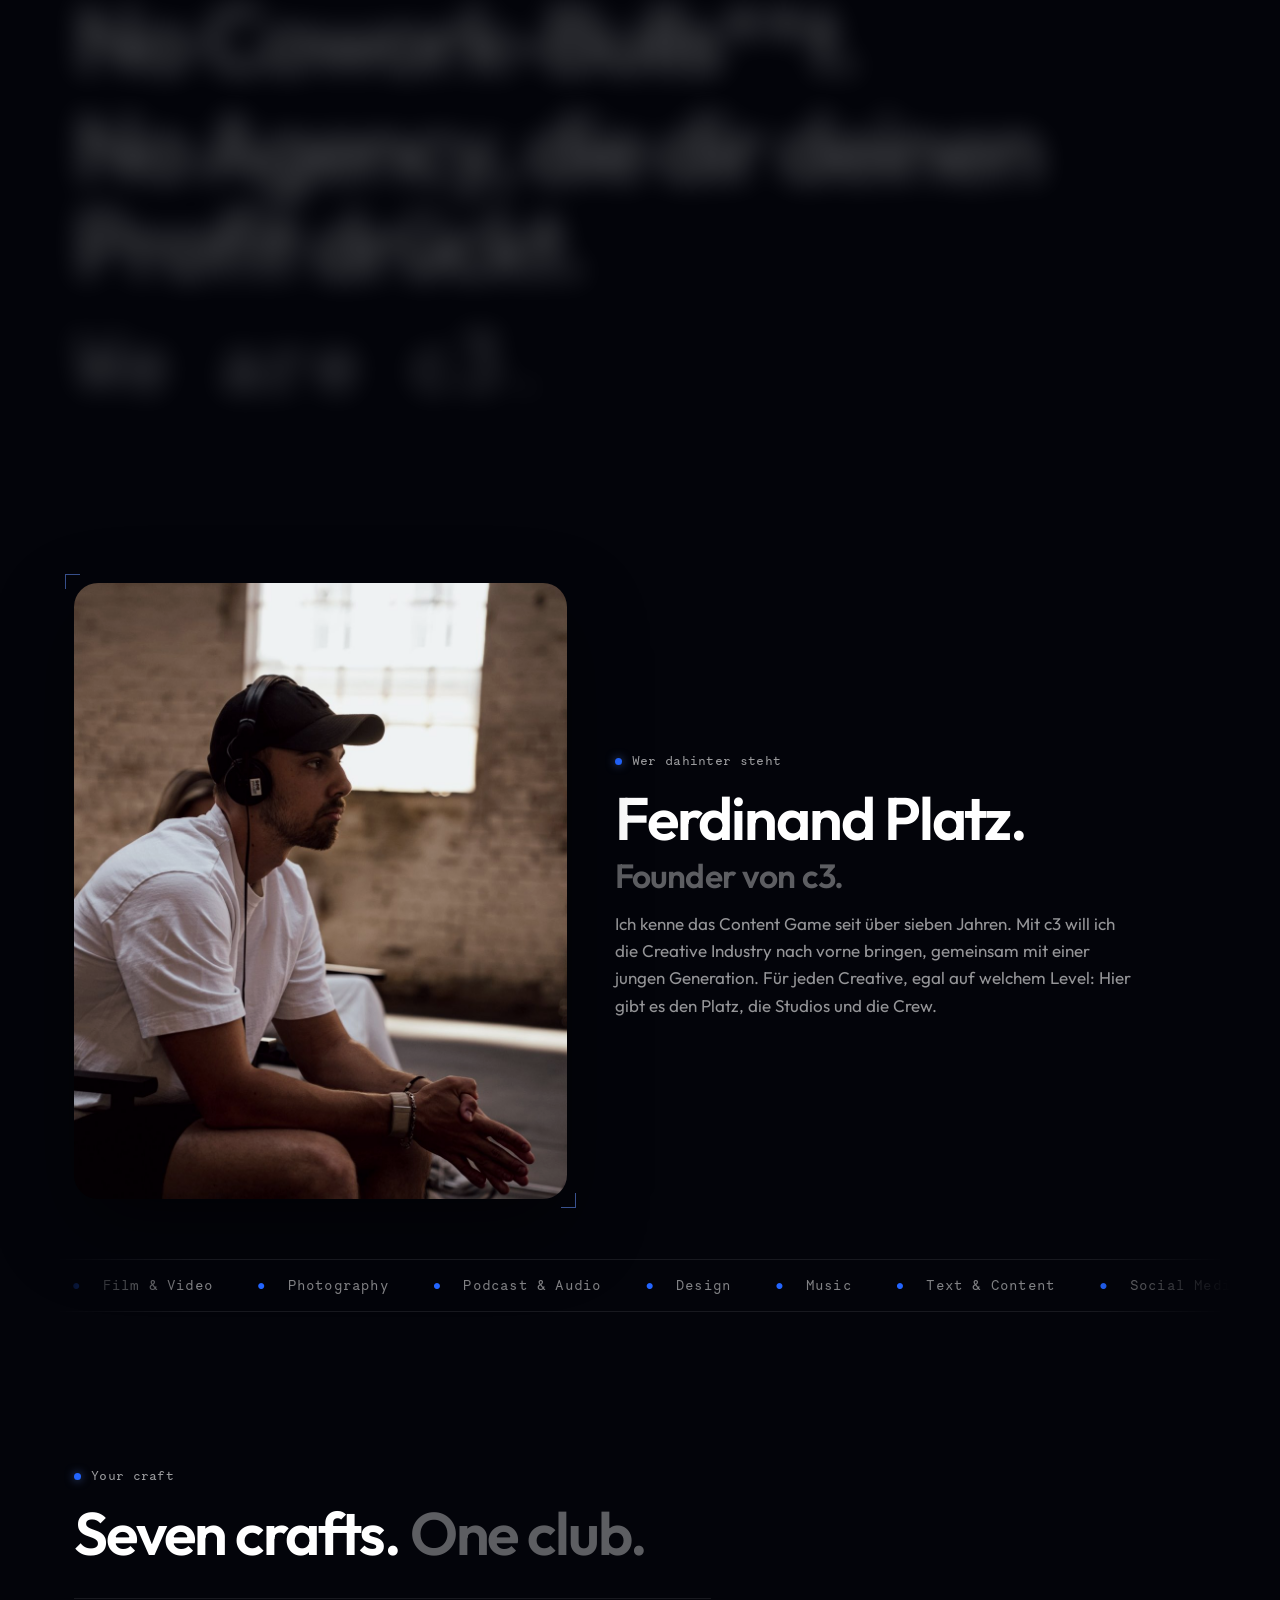
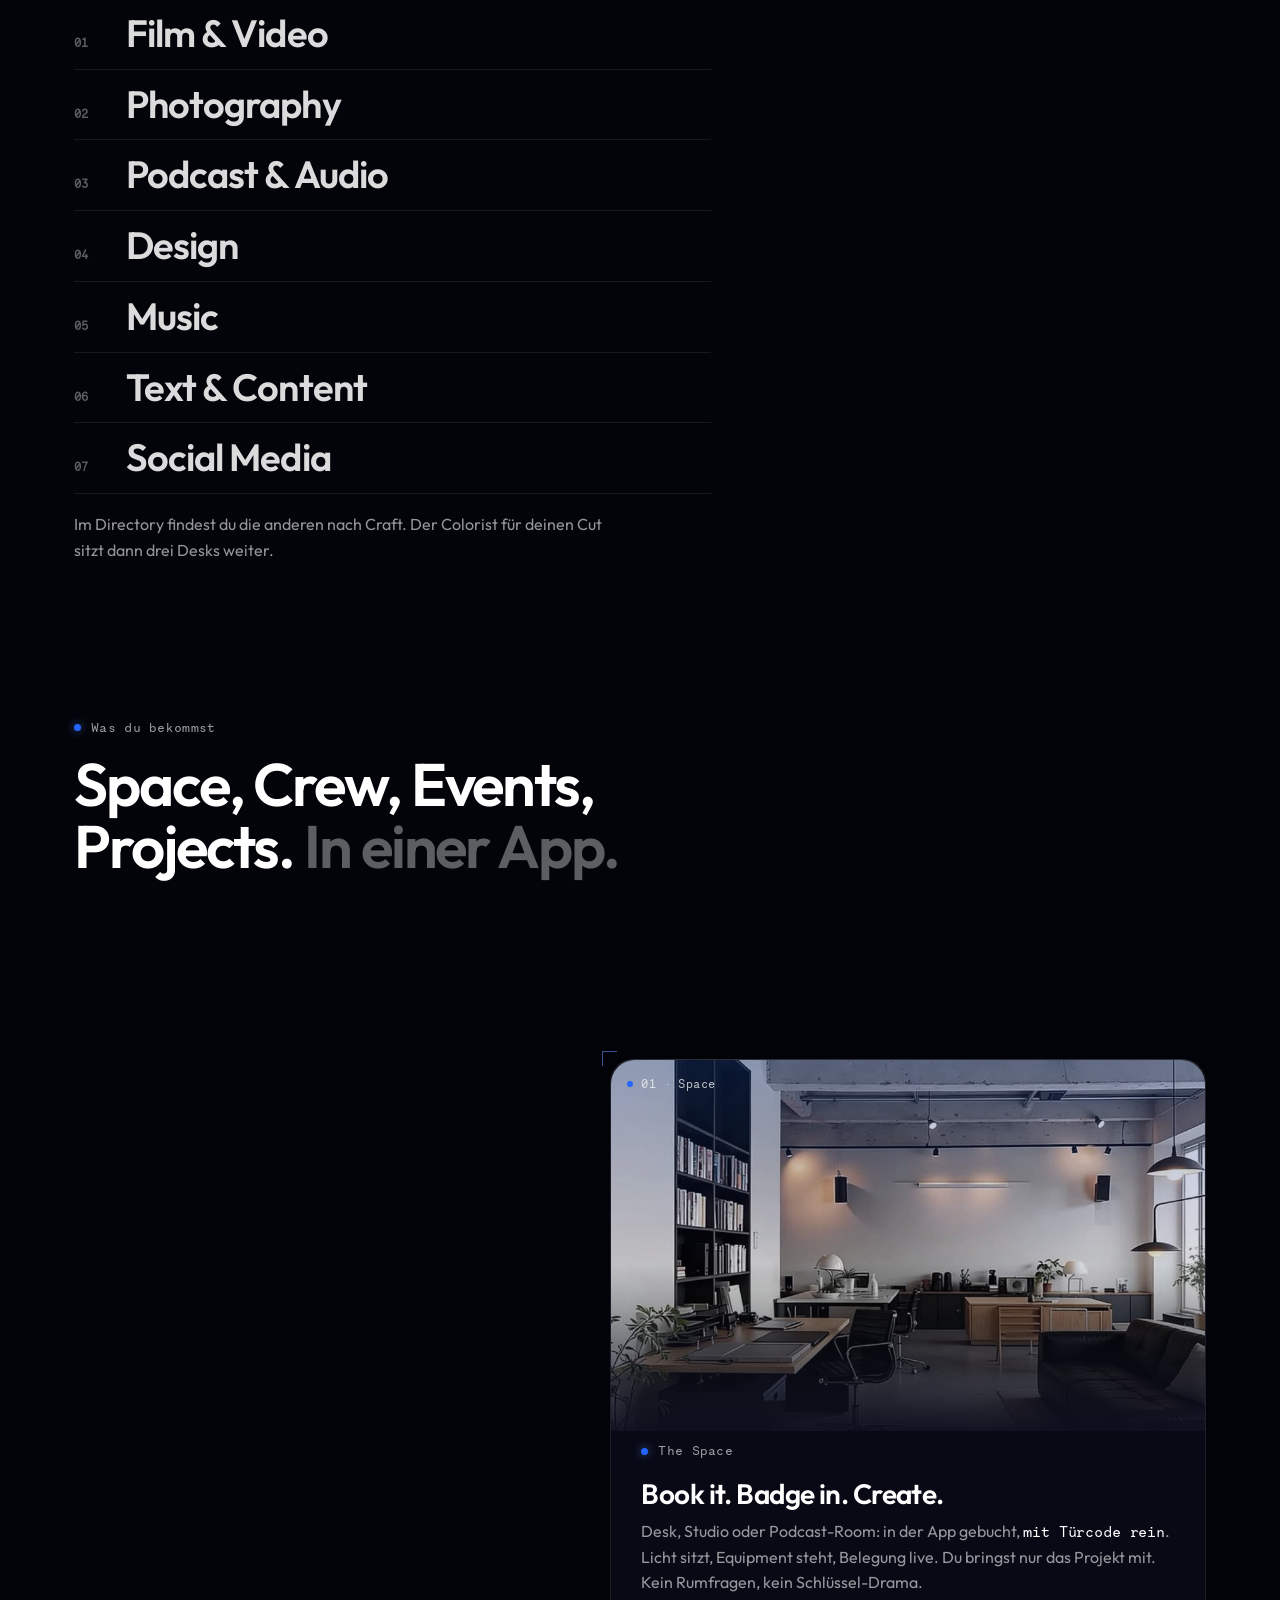
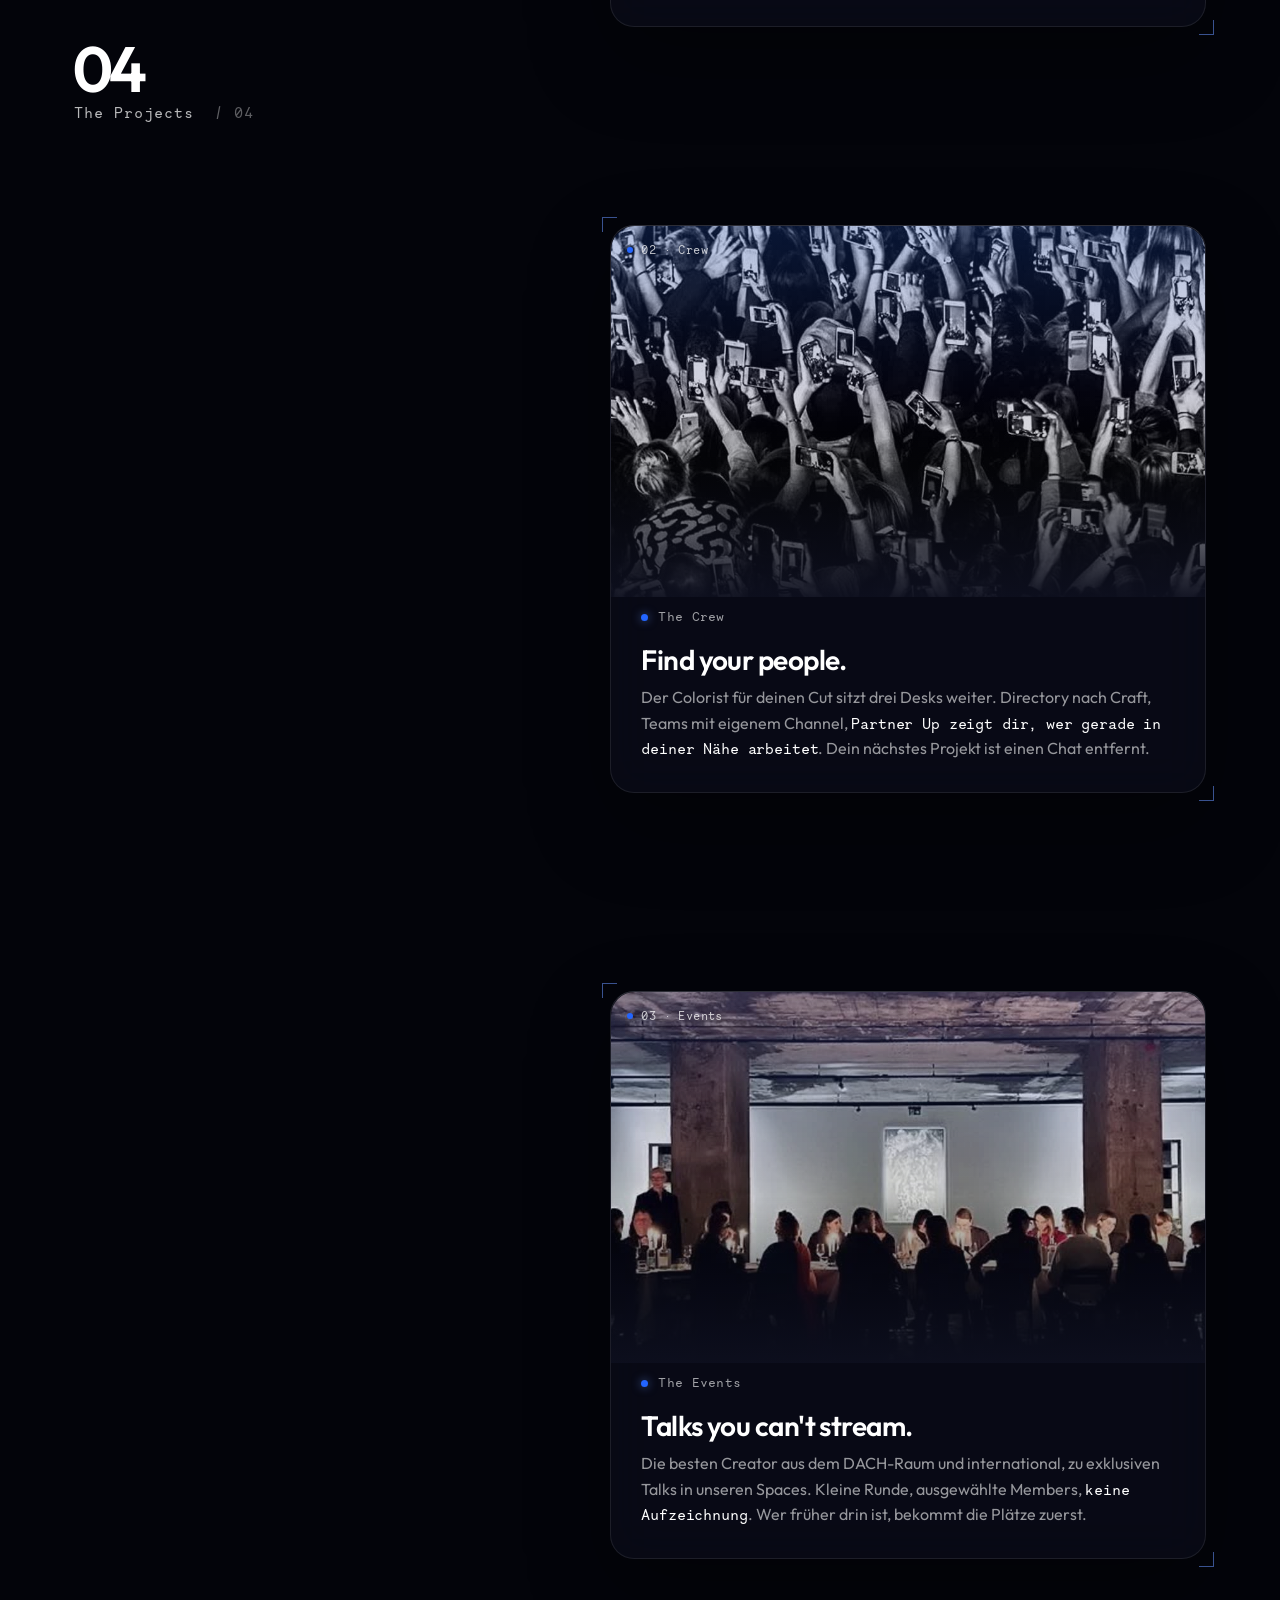
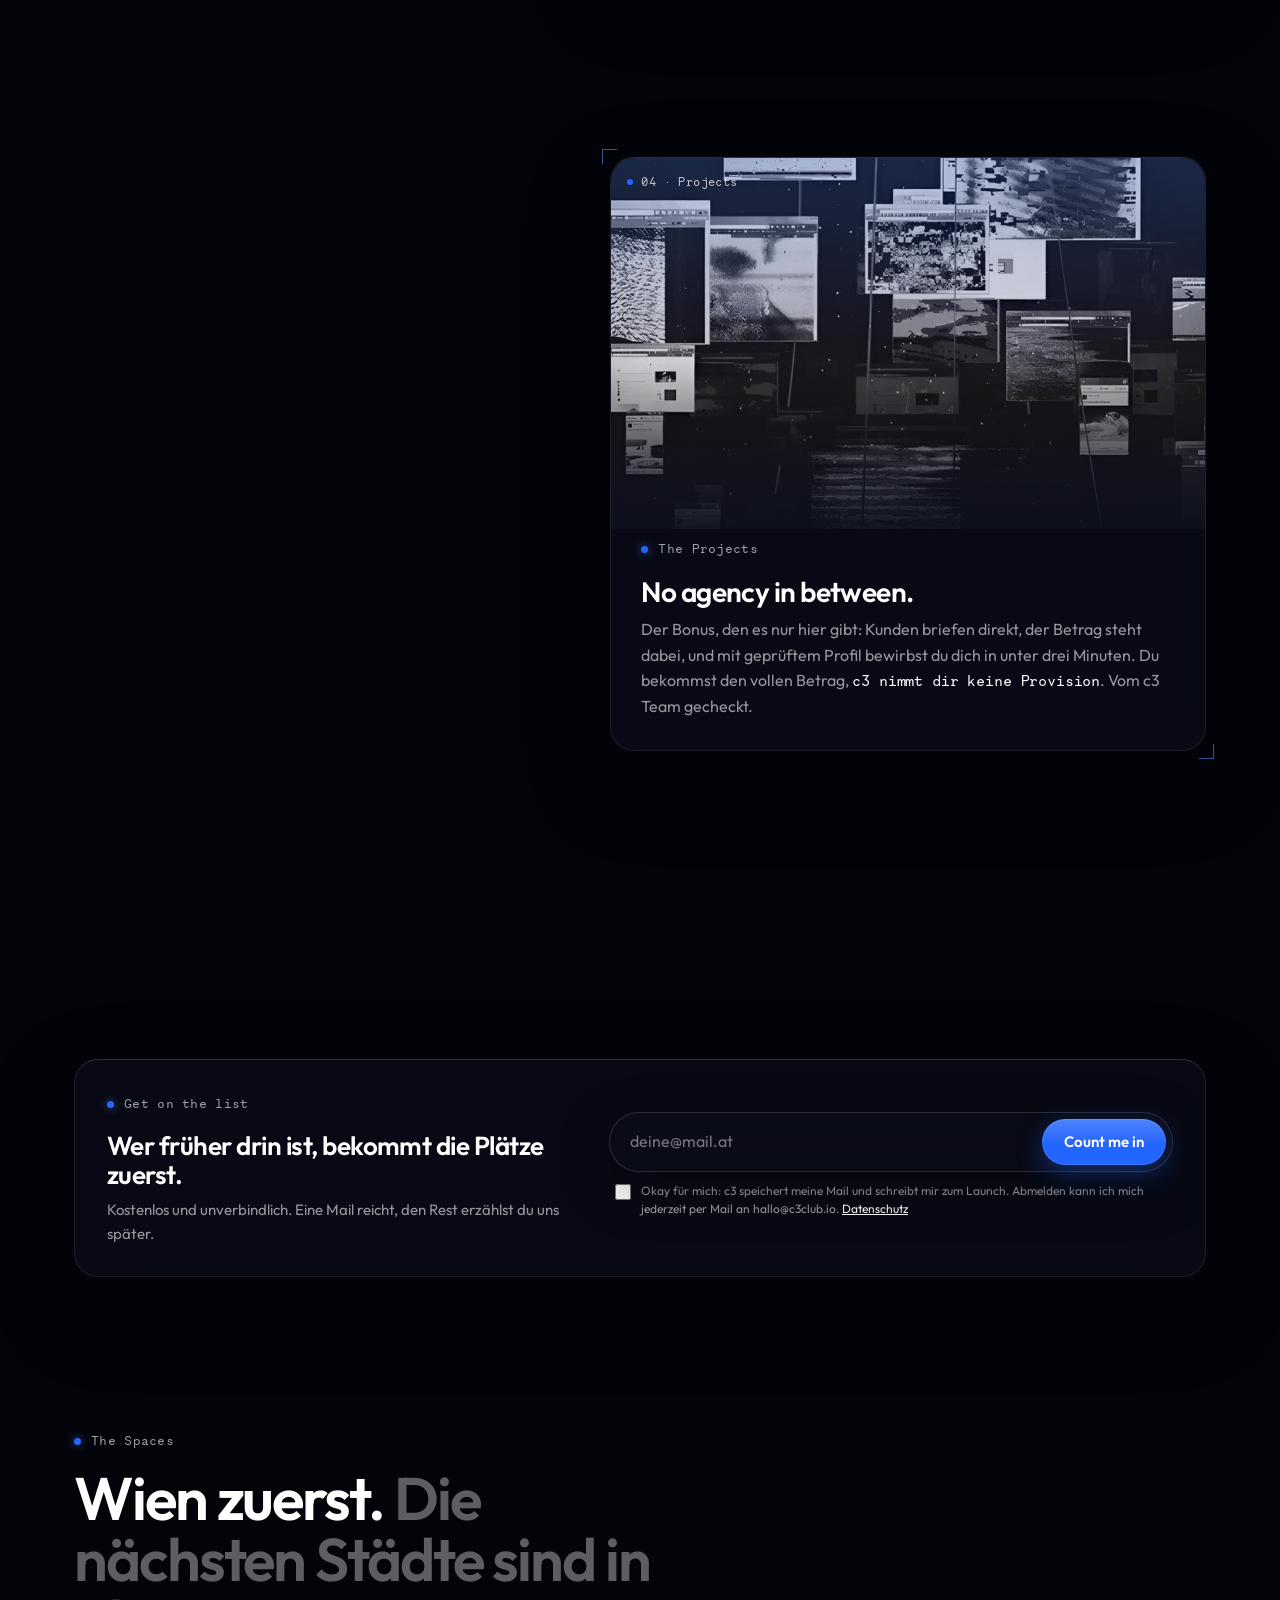
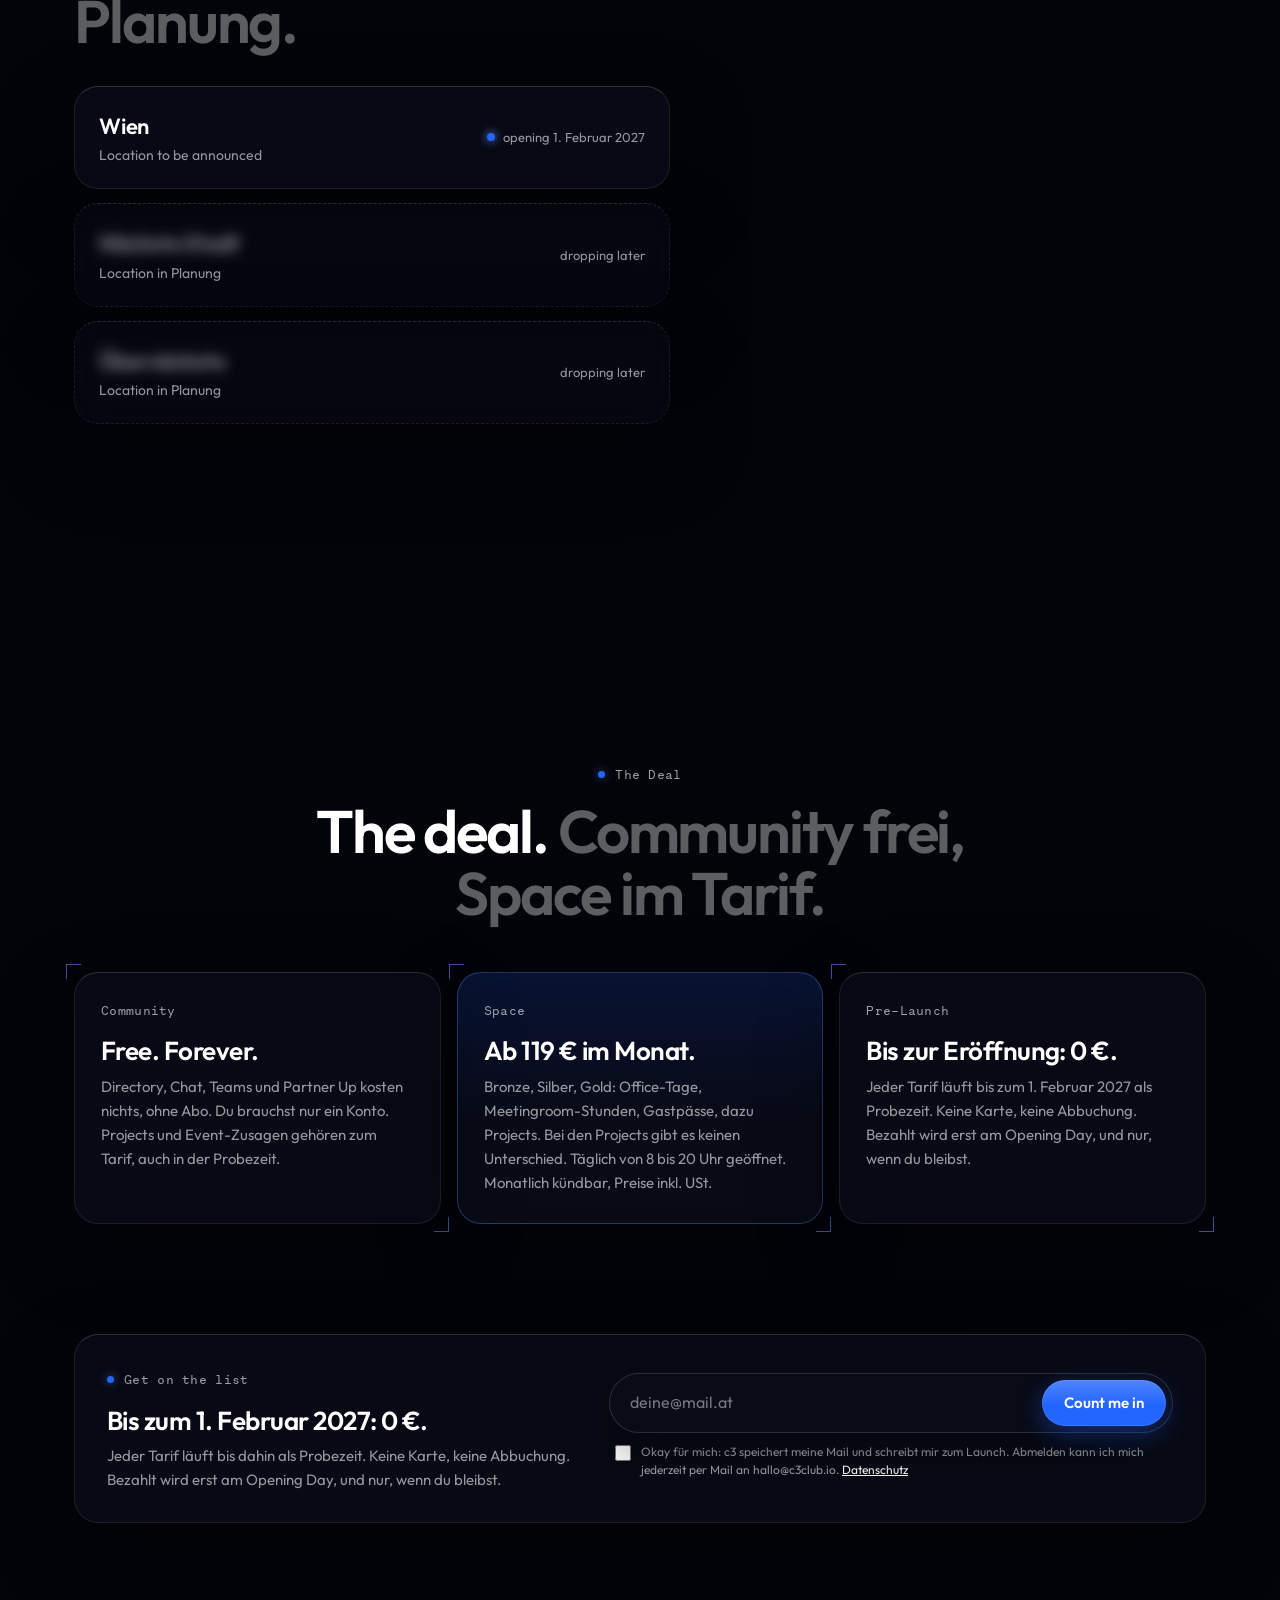
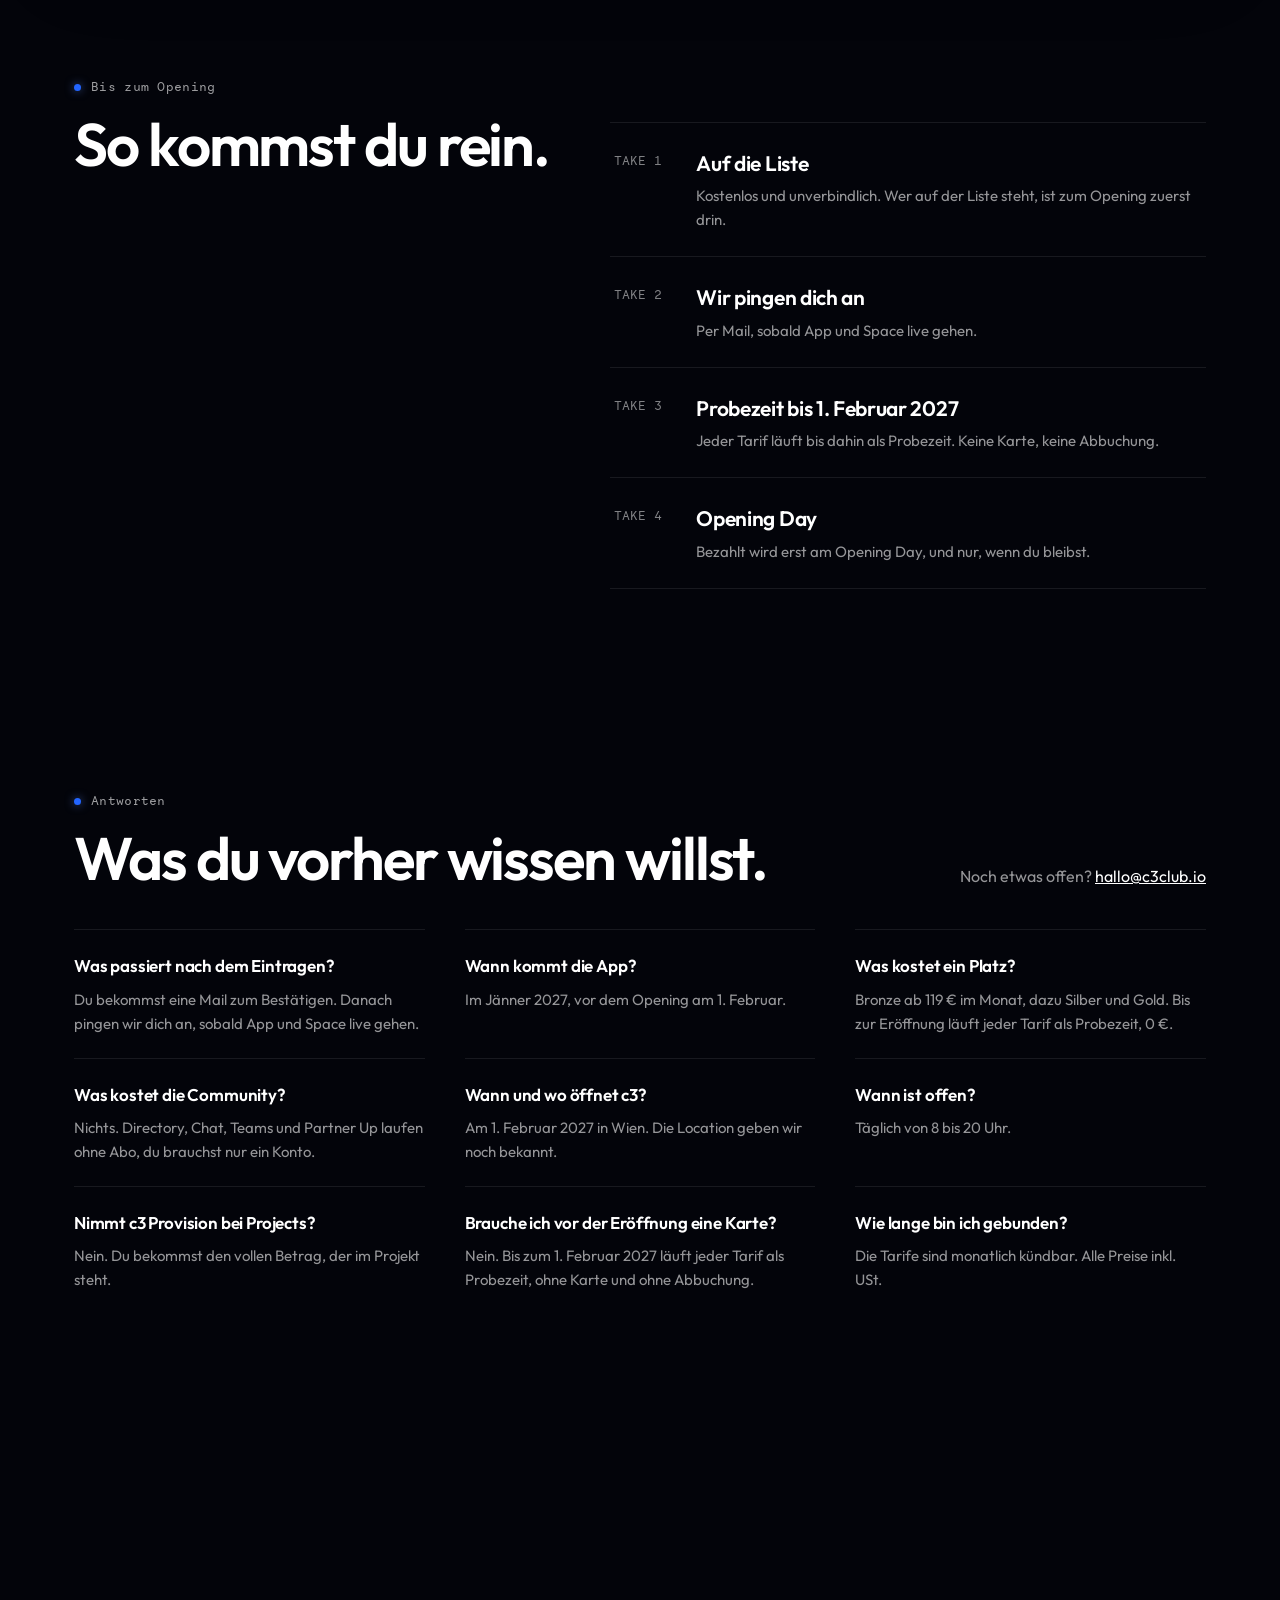
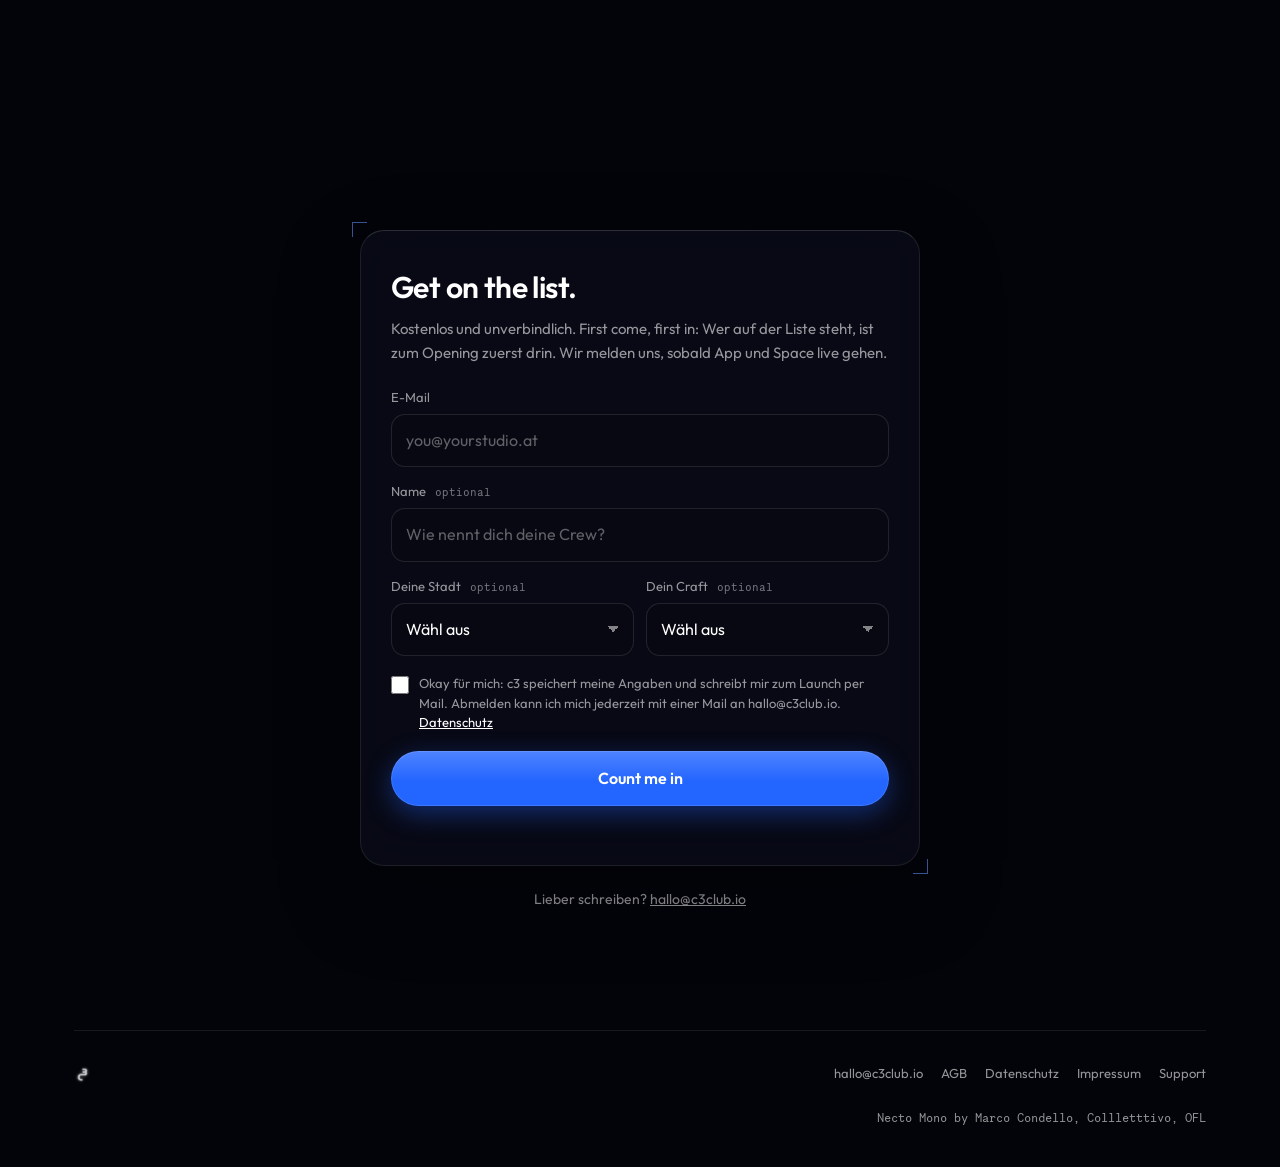
==== commit 0943e27f: "Stand fcf24f7 Co-Authored-By: Claude Opus 5.5 <noreply@anthropic.com>" ====
--- a/index.html
+++ b/index.html
@@ -341,6 +341,8 @@
     filter: saturate(0.85) contrast(1.05); box-shadow: 0 30px 80px rgba(0,0,0,0.45); }
   .gruender-text p { font-size: 17px; max-width: 520px; }
   .gruender-text a { color: #fff; }
+  /* Der Titel unter dem Namen: eigene Zeile, kleiner, nie umgebrochen. */
+  .gruender-text .titel { display: block; font-size: 0.56em; letter-spacing: -0.025em; margin-top: 0.3em; white-space: nowrap; }
   @media (max-width: 860px) { .gruender { grid-template-columns: 1fr; gap: 28px; padding-top: 110px; } .gruender-bild { max-width: 420px; } }
 
   /* Zwischenruf: dieselbe Anmeldung unterwegs, damit niemand bis ganz unten muss. */
@@ -434,7 +436,7 @@
   <figure class="gruender-bild marken auf"><img src="/img/gruender.jpg" alt="Ferdinand Platz mit Kopfhörern am Set" width="1000" height="1497" loading="lazy"></figure>
   <div class="gruender-text auf">
     <span class="etikett">Wer dahinter steht</span>
-    <h2 class="gross" id="gruender-kopf">Ferdinand Platz. <span class="dim">Founder von c3.</span></h2>
+    <h2 class="gross" id="gruender-kopf">Ferdinand Platz. <span class="dim titel">Founder von c3.</span></h2>
     <p>Ich kenne das Content Game seit über sieben Jahren. Mit c3 will ich die Creative Industry nach vorne bringen, gemeinsam mit einer jungen Generation. Für jeden Creative, egal auf welchem Level: Hier gibt es den Platz, die Studios und die Crew.</p>
   </div>
 </section>
@@ -575,7 +577,7 @@
     </div>
     <div class="angebot glas marken auf">
       <span class="tag">Pre-Launch</span>
-      <h3>Bis zur Eröffnung: <mark class="auswahl">0&#8239;€</mark>.</h3>
+      <h3>Bis zur Eröffnung: 0&nbsp;€.</h3>
       <p>Jeder Tarif läuft bis zum 1. Februar 2027 als Probezeit. Keine Karte,
          keine Abbuchung. Bezahlt wird erst am Opening Day, und nur, wenn du bleibst.</p>
     </div>
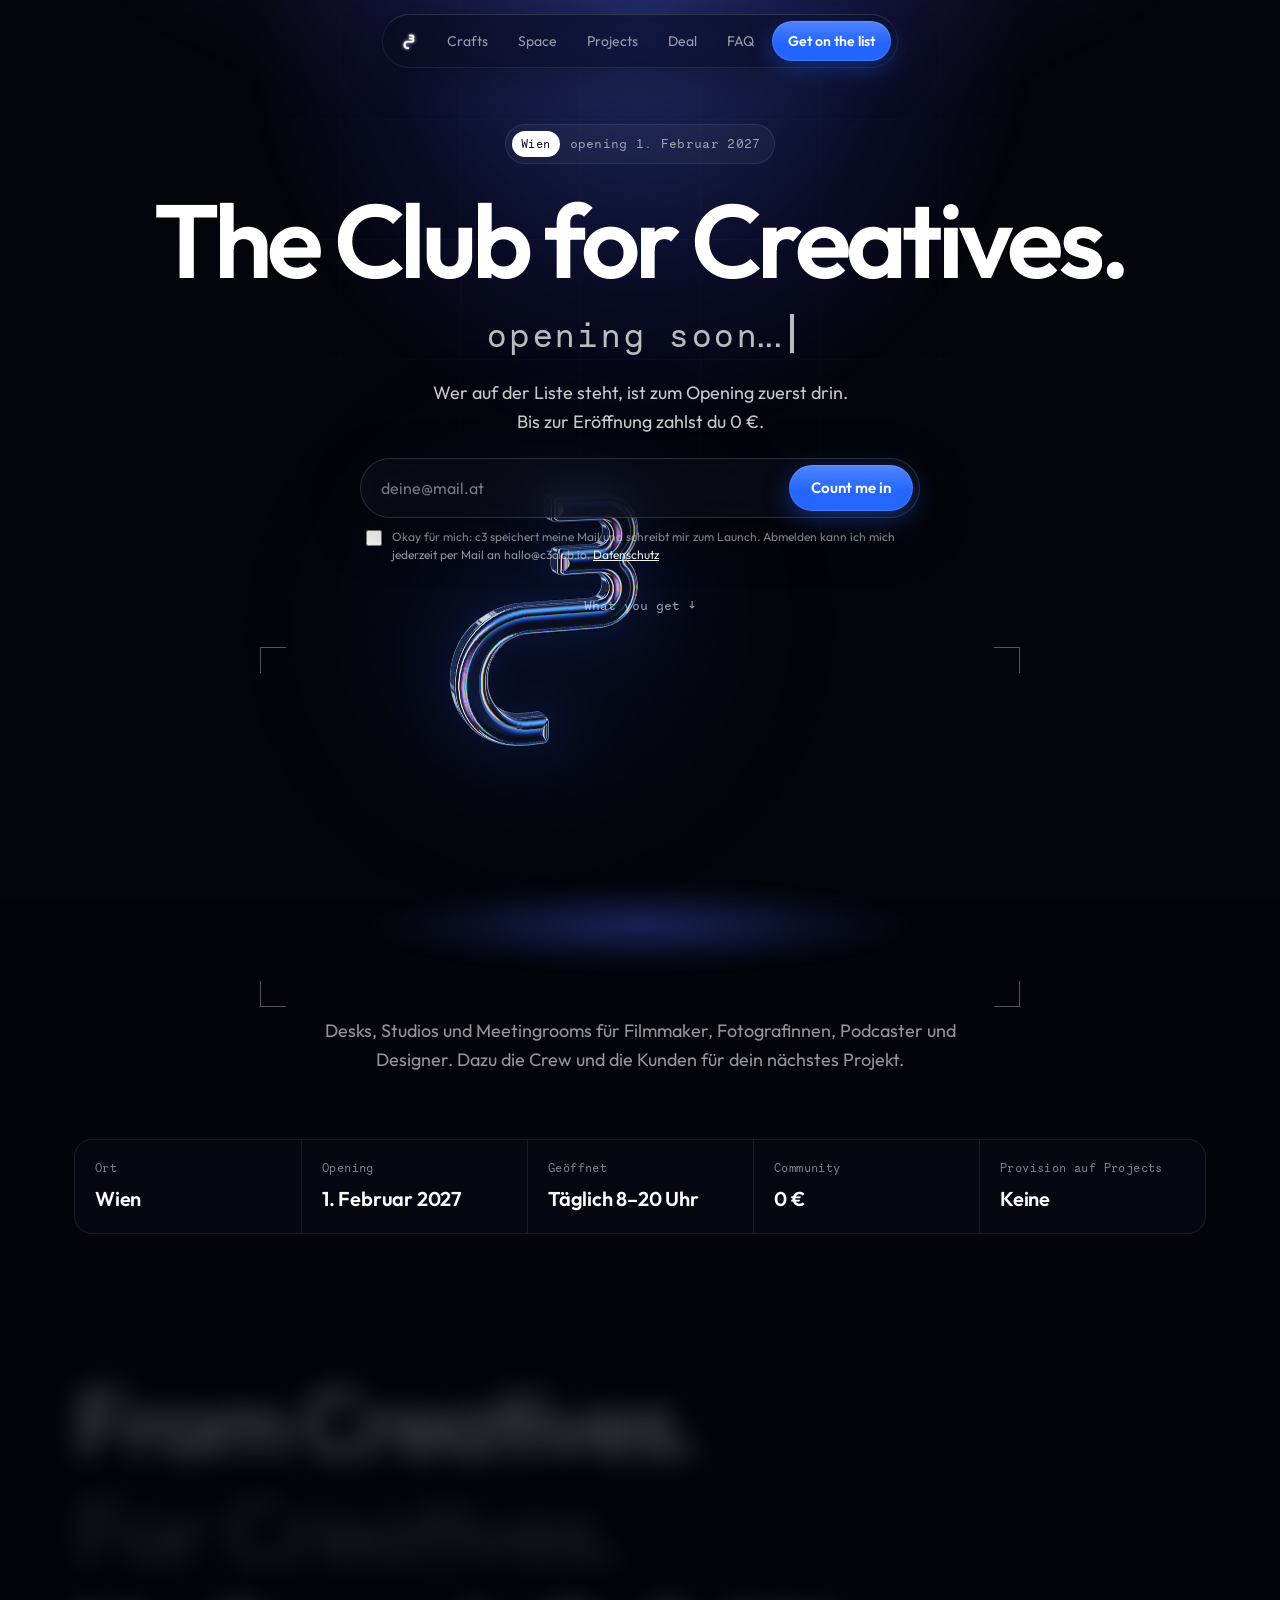
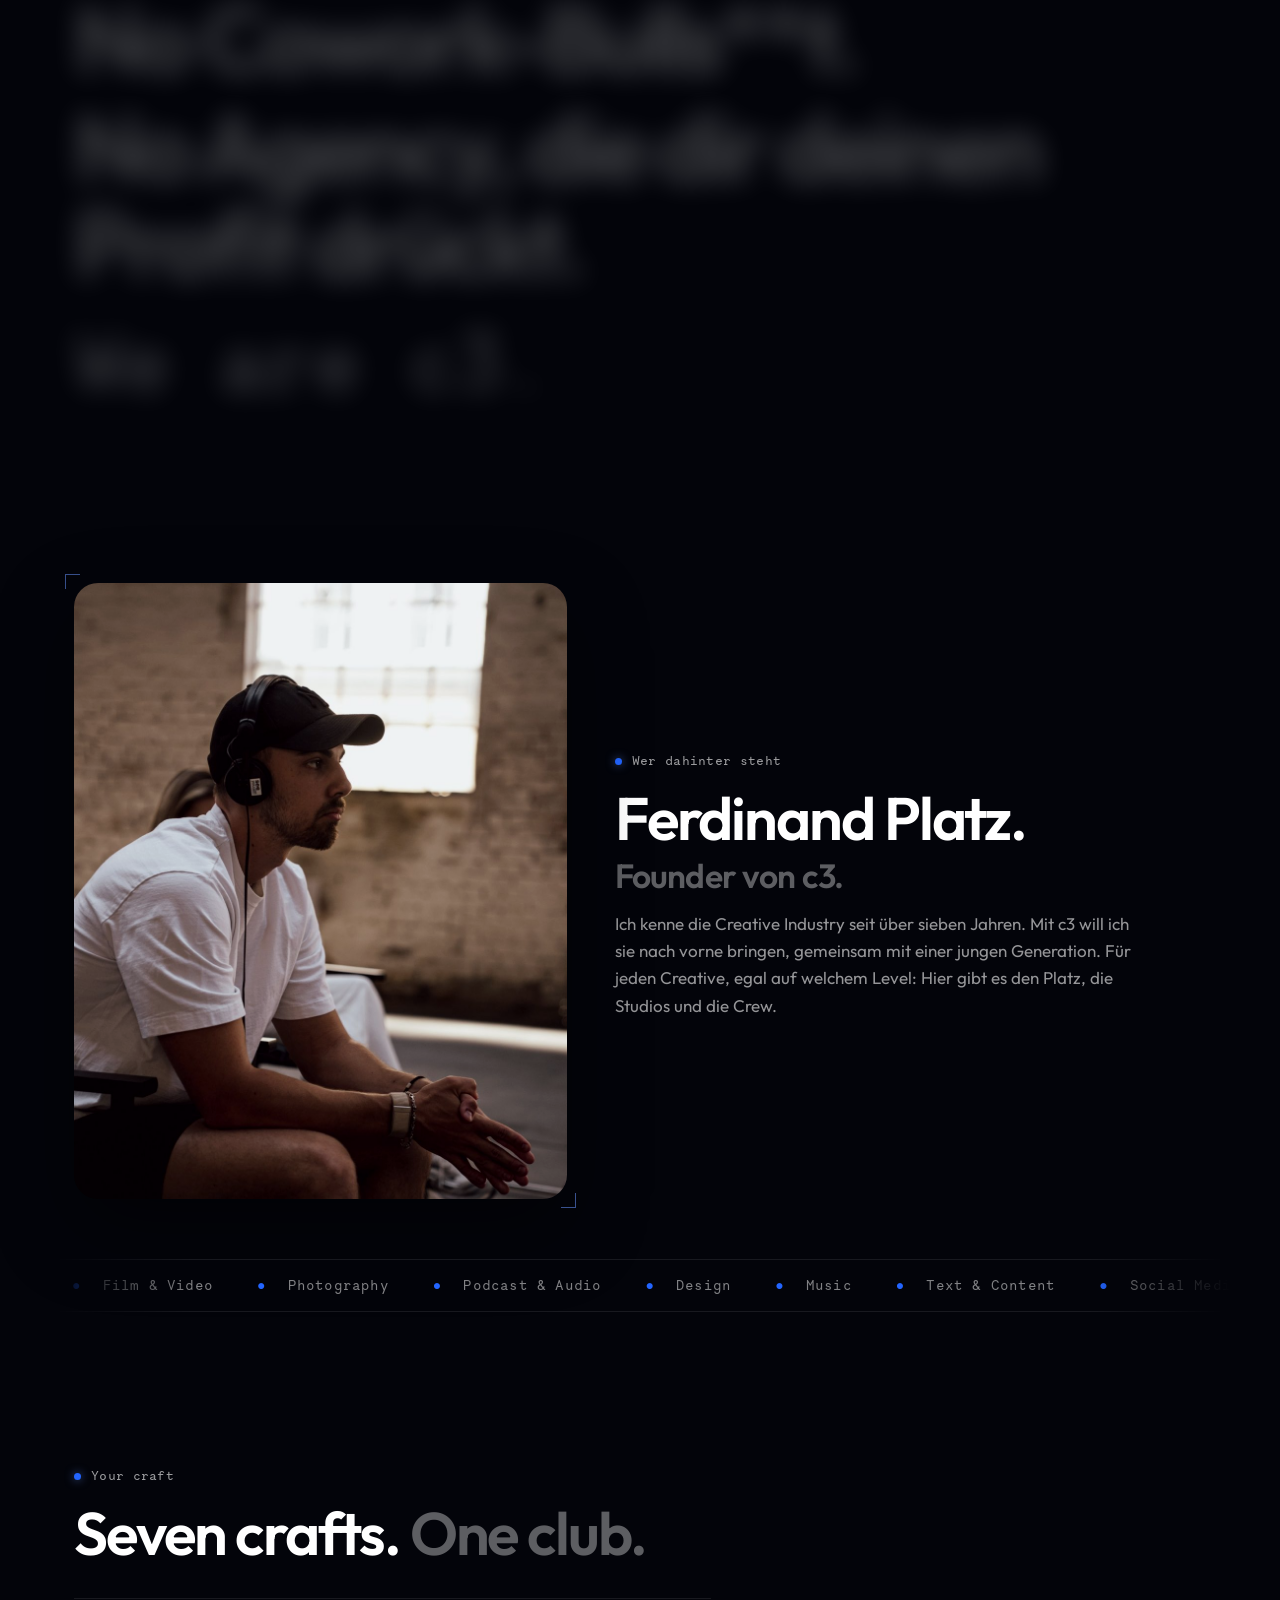
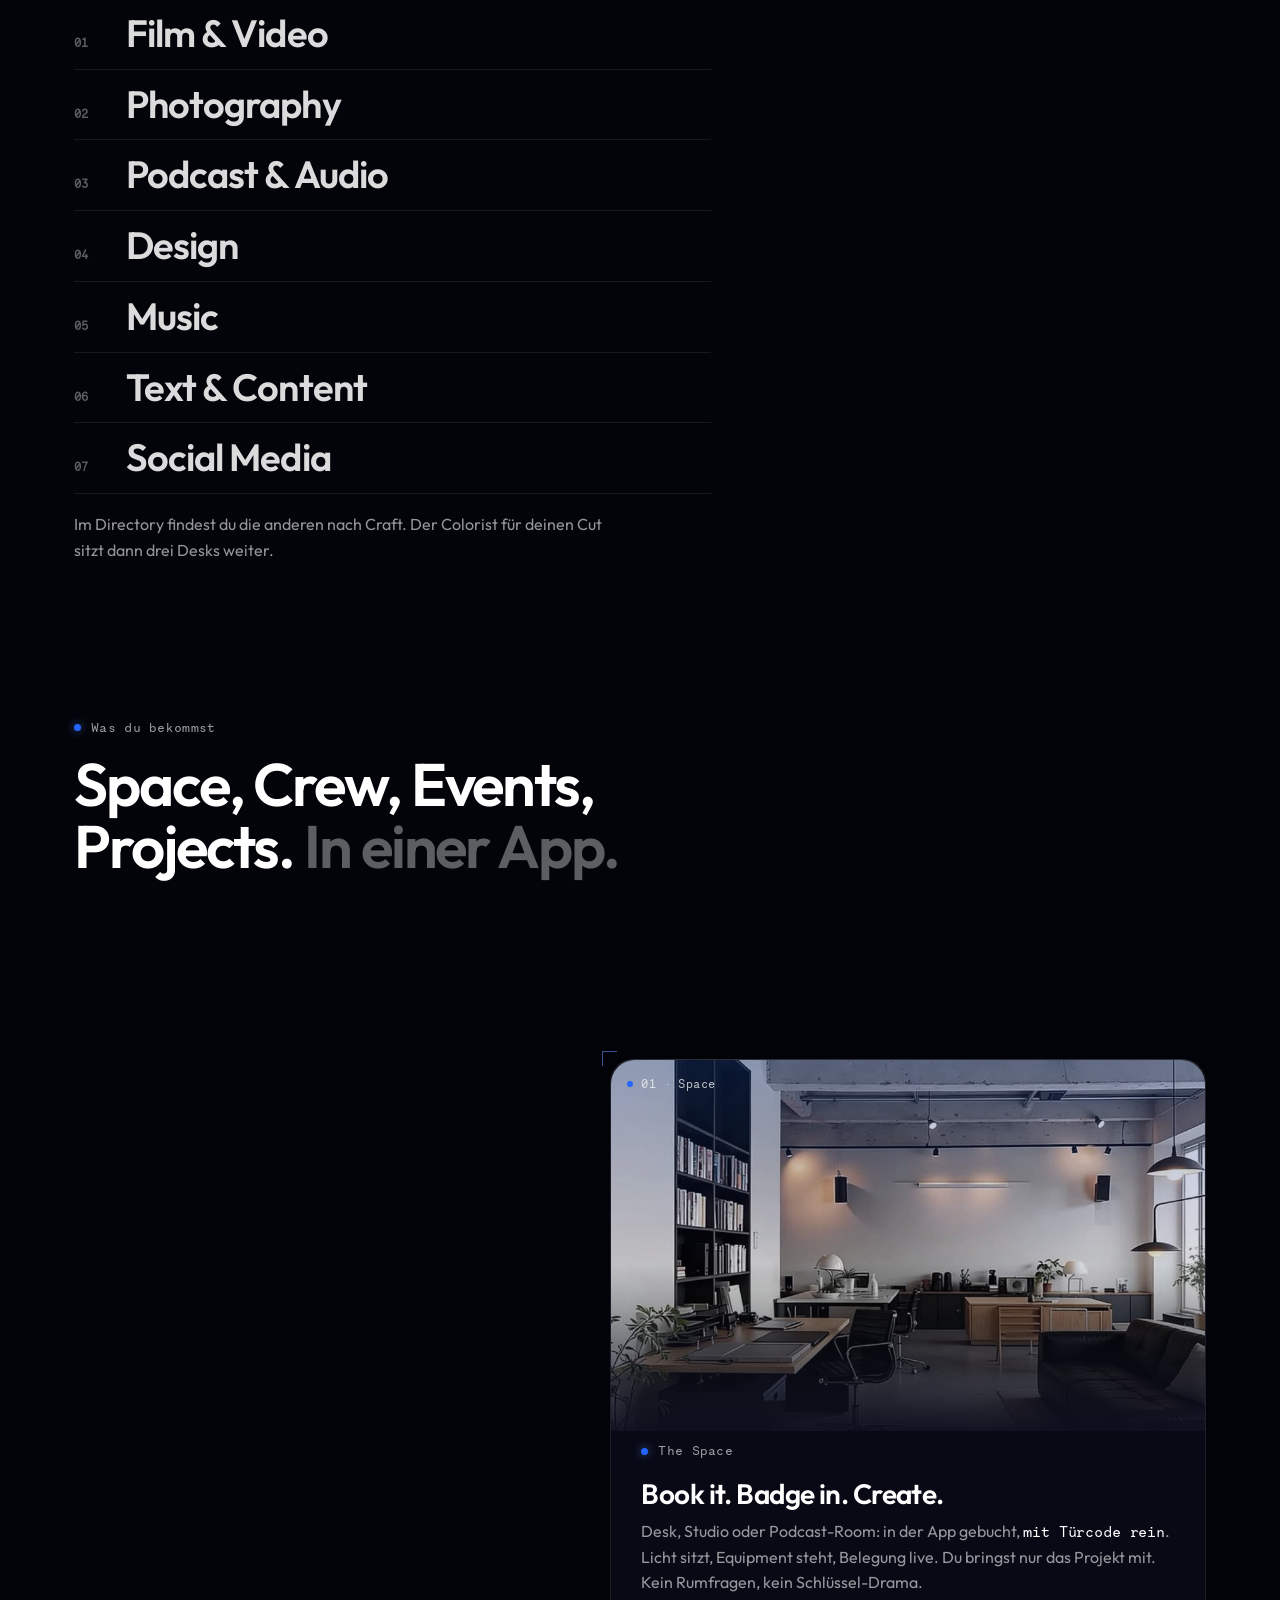
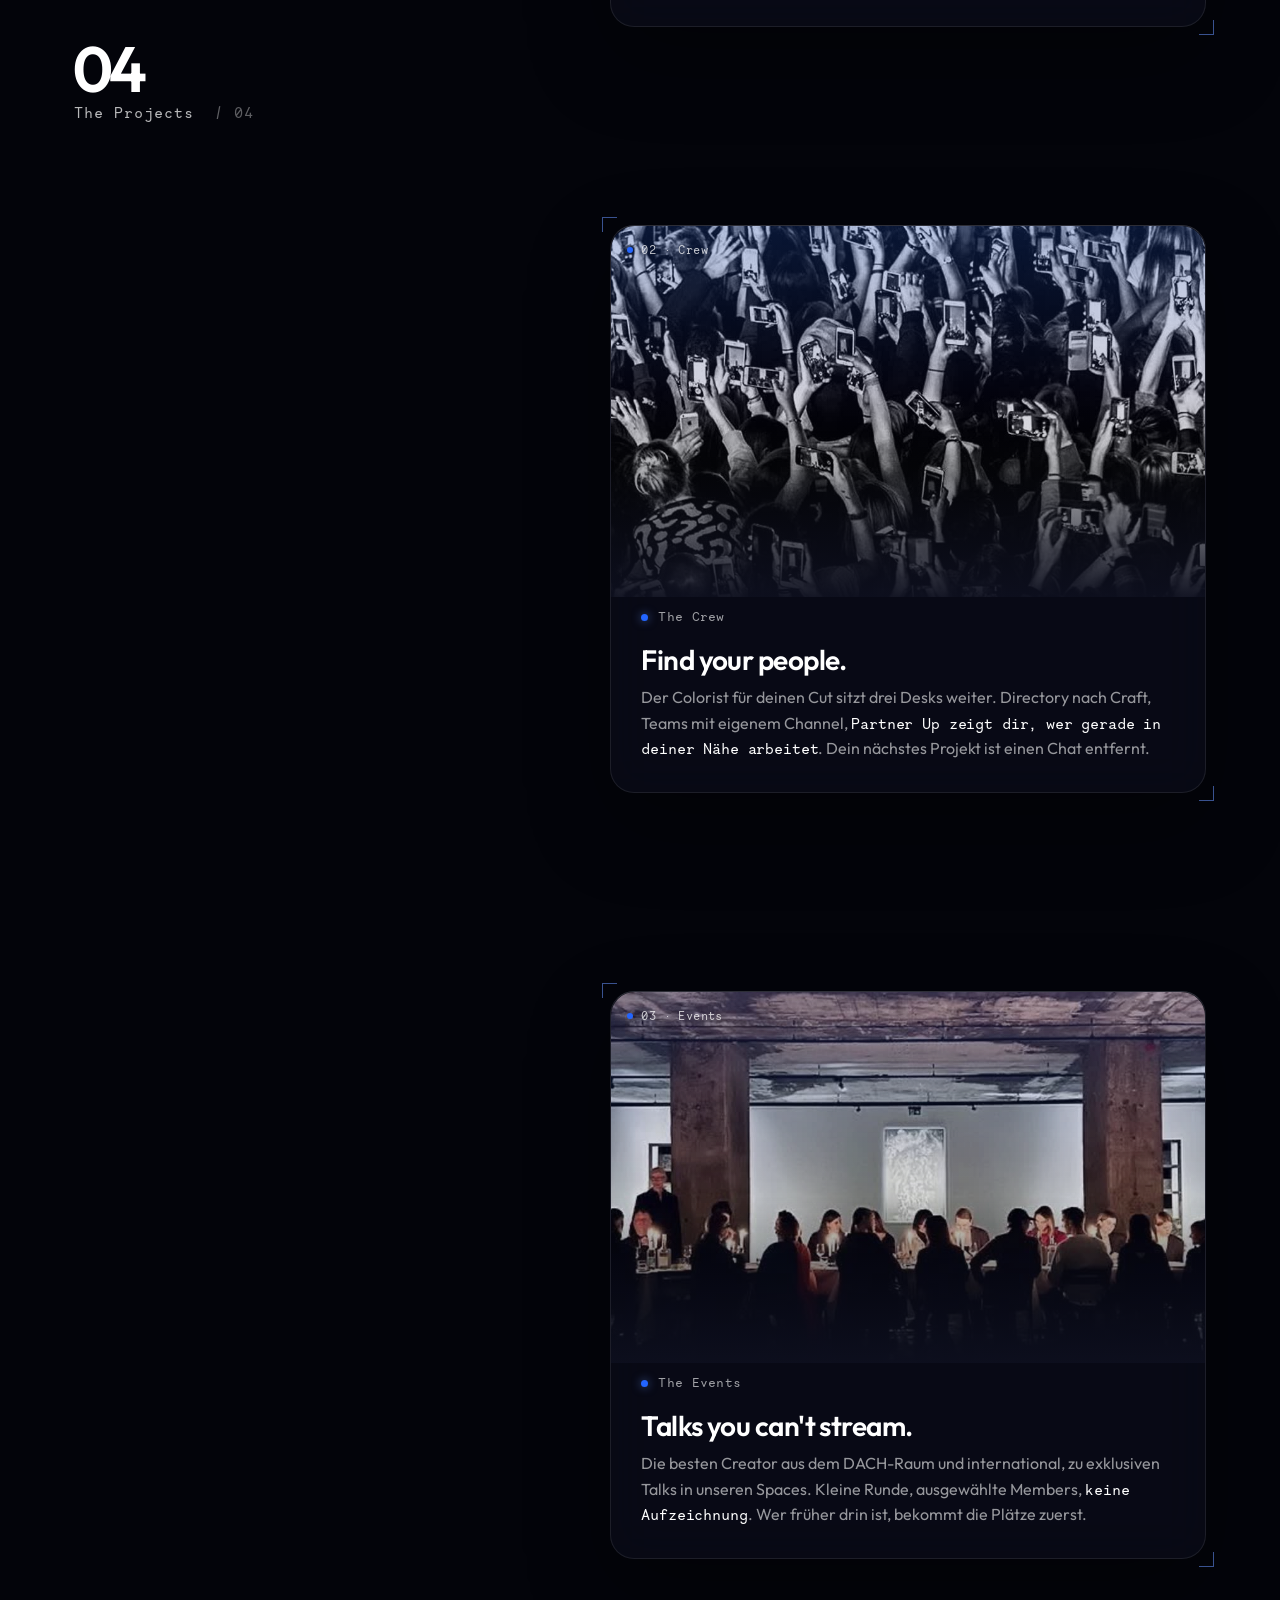
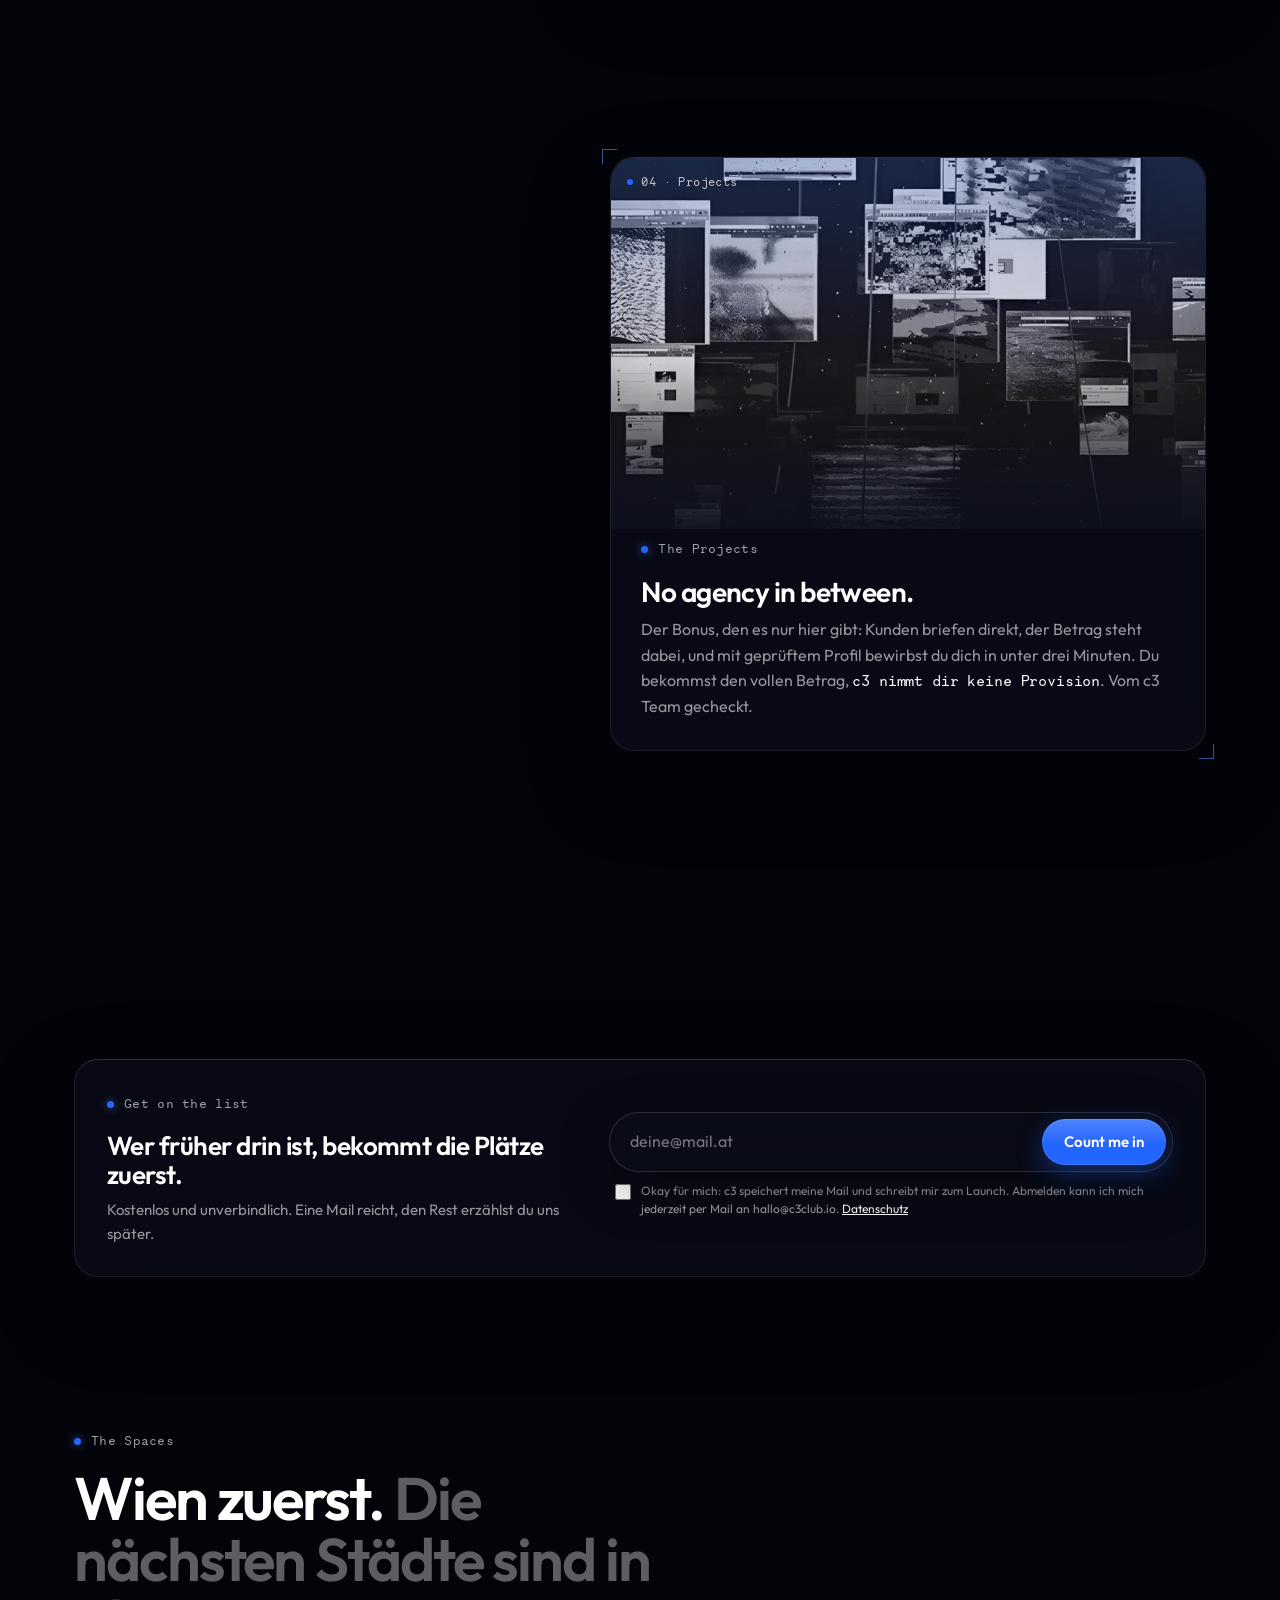
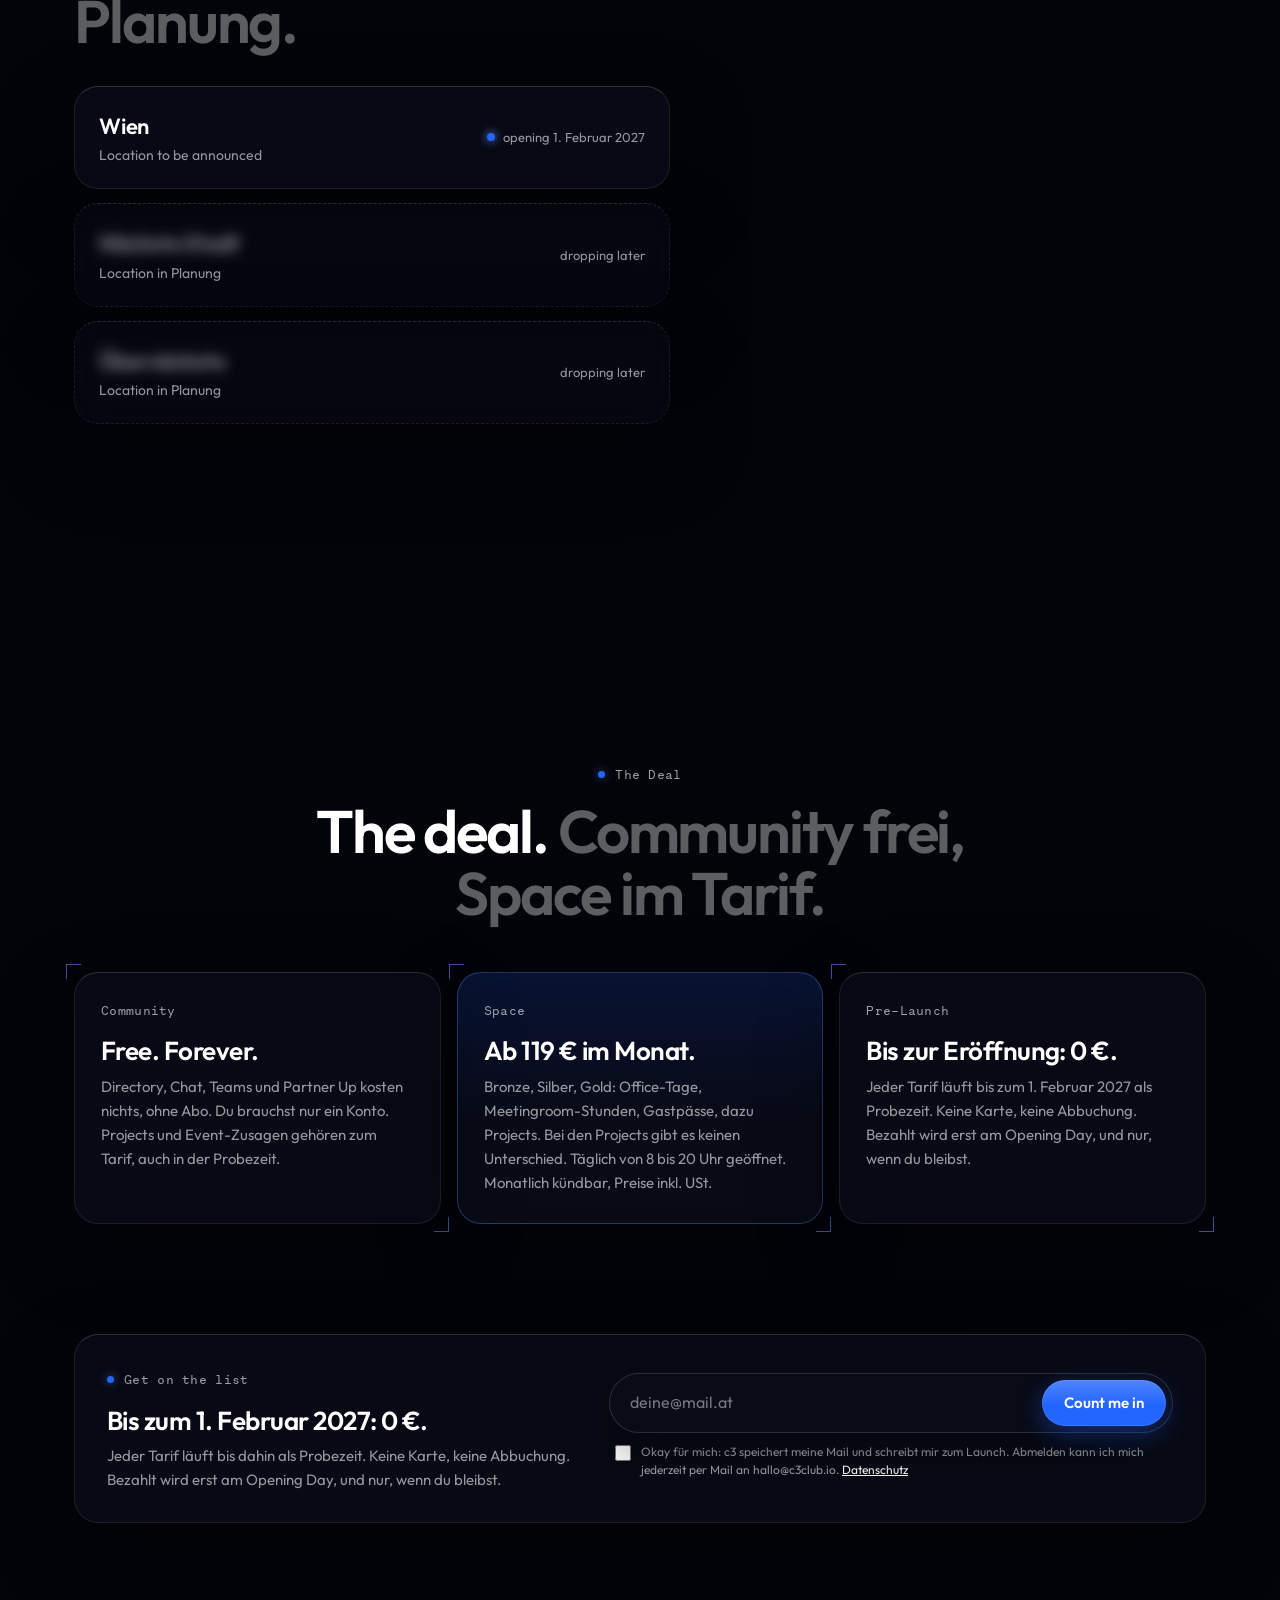
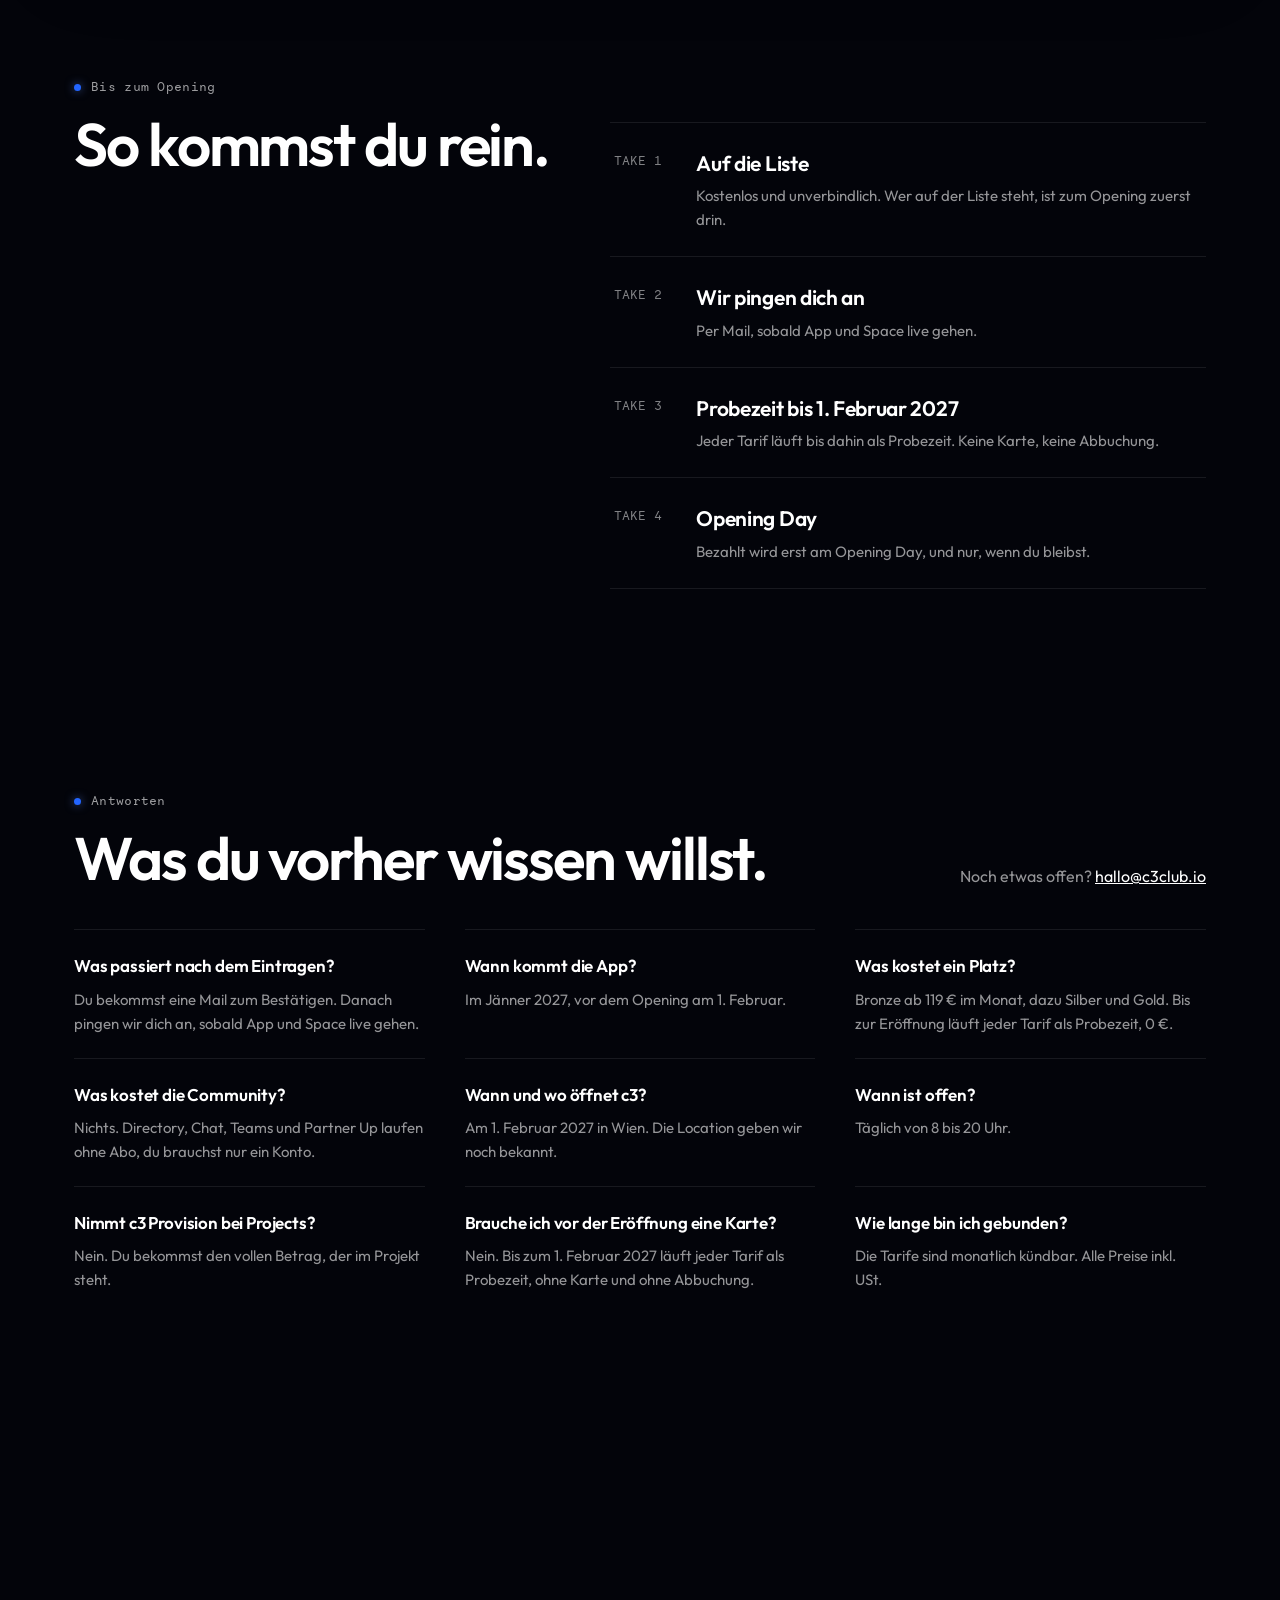
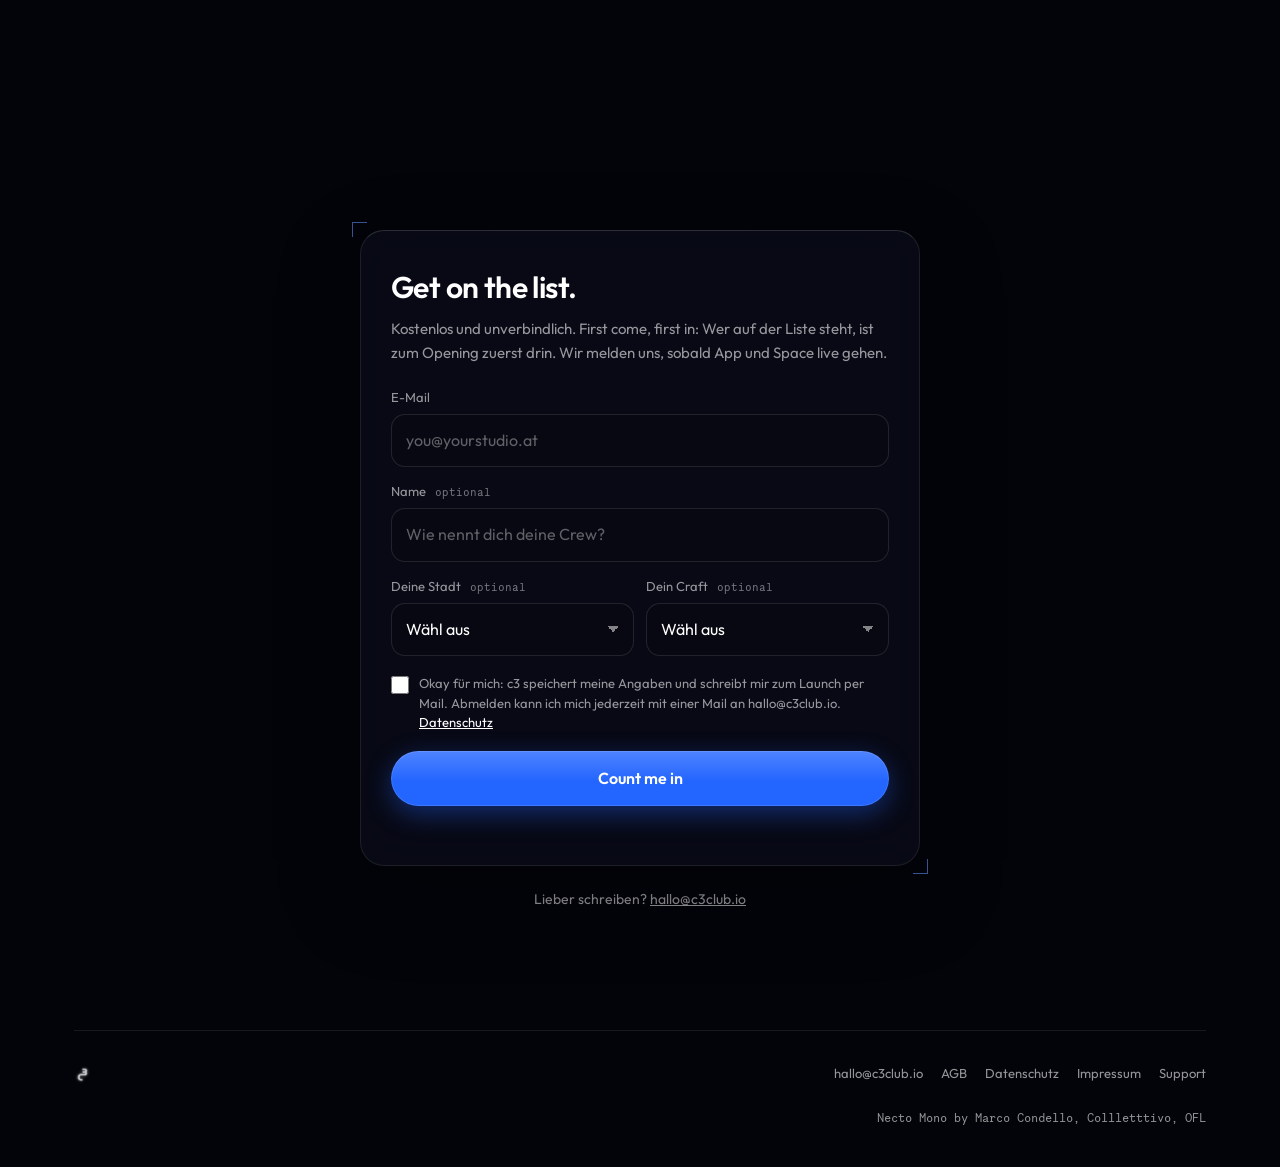
==== commit 6316d638: "Stand 17a0e56 Co-Authored-By: Claude Opus 5.5 <noreply@anthropic.com>" ====
--- a/index.html
+++ b/index.html
@@ -437,7 +437,7 @@
   <div class="gruender-text auf">
     <span class="etikett">Wer dahinter steht</span>
     <h2 class="gross" id="gruender-kopf">Ferdinand Platz. <span class="dim titel">Founder von c3.</span></h2>
-    <p>Ich kenne das Content Game seit über sieben Jahren. Mit c3 will ich die Creative Industry nach vorne bringen, gemeinsam mit einer jungen Generation. Für jeden Creative, egal auf welchem Level: Hier gibt es den Platz, die Studios und die Crew.</p>
+    <p>Ich kenne die Creative Industry seit über sieben Jahren. Mit c3 will ich sie nach vorne bringen, gemeinsam mit einer jungen Generation. Für jeden Creative, egal auf welchem Level: Hier gibt es den Platz, die Studios und die Crew.</p>
   </div>
 </section>
 <div class="ticker" aria-hidden="true">
